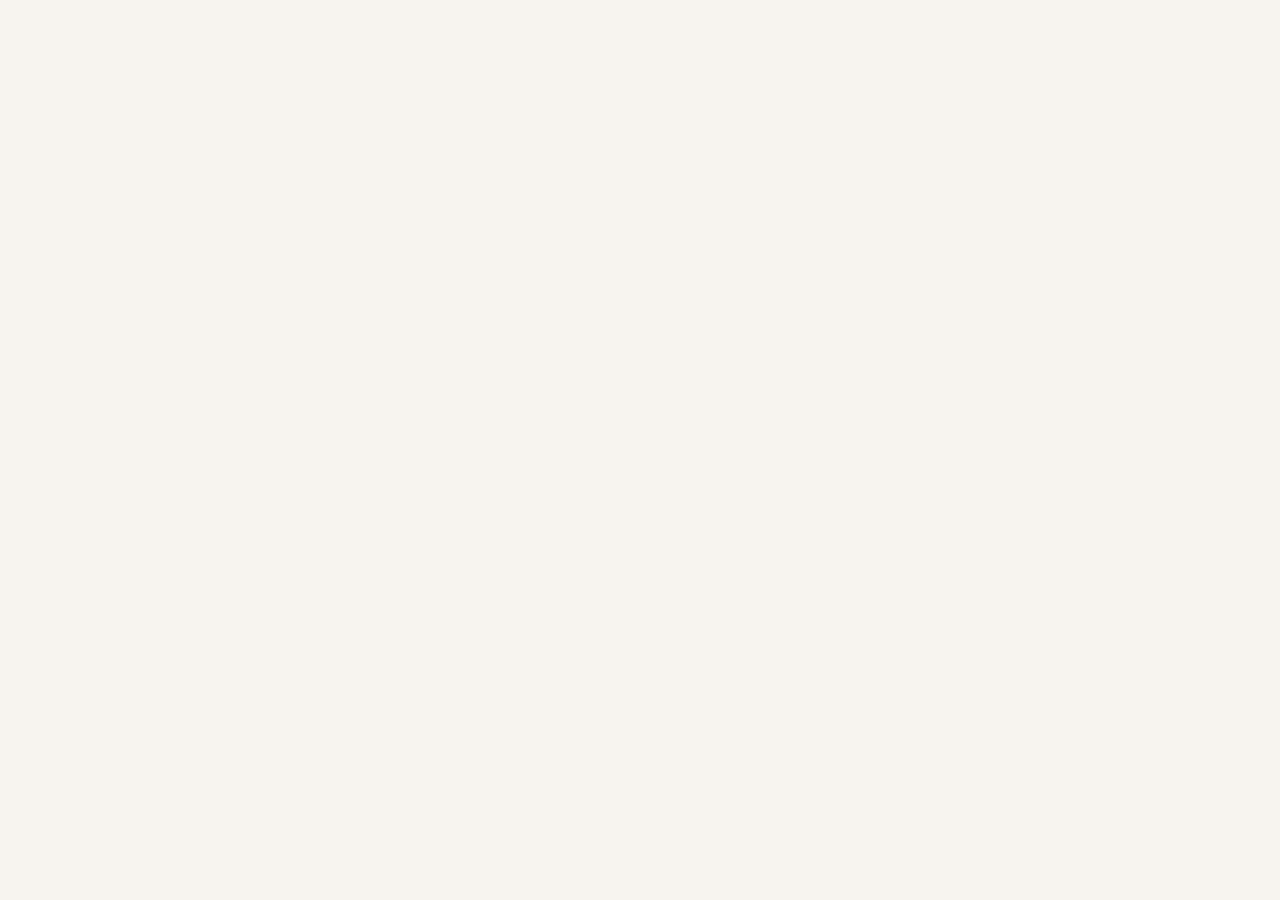
==== index.html @ 015f1c9d "feat: HAREKET Platform v4 eklendi" ====
<!DOCTYPE html>
<html lang="tr">
<head>
<meta charset="UTF-8">
<meta name="viewport" content="width=device-width,initial-scale=1.0">
<title>HAREKET — İK & İSG Platformu</title>
<link href="https://fonts.googleapis.com/css2?family=Inter:wght@300;400;500;600;700&display=swap" rel="stylesheet">
<link rel="stylesheet" href="src/css/style.css">
</head>
<body>
<script src="src/js/app.js"></script>
</body>
</html>
---- src/css/style.css ----
:root{
  --bg:#F7F3EF; --bg2:#EDE8E2; --bg3:#E4DDD6;
  --white:#FFFFFF;
  --green:#6FAF8F; --green-d:#4E9170; --green-l:#EAF4EF; --green-ll:#F3FAF6;
  --red:#D94F4F;   --red-l:#FDF0F0;
  --orange:#E07F3A; --orange-l:#FEF4EB;
  --blue:#4178B5;  --blue-l:#EEF3FB;
  --purple:#7B5EA7; --purple-l:#F3EEF9;
  --text:#2C2C2C; --text2:#5A5A5A; --text3:#9A9A9A;
  --border:#DDD8D2; --border2:#C5BEB5;
  --r:8px; --r-sm:6px; --r-lg:14px;
  --sh: 0 1px 3px rgba(0,0,0,.06), 0 2px 10px rgba(0,0,0,.04);
  --sh-md: 0 3px 10px rgba(0,0,0,.09), 0 6px 24px rgba(0,0,0,.05);
  --f:'Inter',sans-serif;
}
*{margin:0;padding:0;box-sizing:border-box}
body{background:var(--bg);color:var(--text);font-family:var(--f);min-height:100vh;font-size:13px;-webkit-font-smoothing:antialiased}
button{cursor:pointer;font-family:var(--f);border:none;outline:none}
input,select{font-family:var(--f);outline:none;font-size:13px}
::-webkit-scrollbar{width:5px;height:5px}
::-webkit-scrollbar-thumb{background:var(--bg3);border-radius:4px}

/* ── LAYOUT ── */
.layout{display:flex;min-height:100vh}
.sidebar{width:224px;background:var(--white);border-right:1px solid var(--border);position:fixed;top:0;left:0;bottom:0;z-index:100;display:flex;flex-direction:column;transition:width .25s}
.sb-top{padding:20px 18px 16px;border-bottom:1px solid var(--border)}
.sb-brand{font-size:10px;font-weight:700;color:var(--green);letter-spacing:2.5px;text-transform:uppercase}
.sb-title{font-size:15px;font-weight:700;margin-top:3px;line-height:1.2}
.sb-sub{font-size:10px;color:var(--text3);margin-top:1px}
.sb-nav{padding:10px 8px;flex:1;overflow-y:auto}
.sb-sect{font-size:9px;font-weight:700;color:var(--text3);letter-spacing:2px;text-transform:uppercase;padding:8px 10px 4px;margin-top:4px}
.nav-i{display:flex;align-items:center;gap:8px;padding:8px 10px;border-radius:var(--r-sm);cursor:pointer;font-size:12px;font-weight:500;color:var(--text2);transition:.15s;margin-bottom:1px;white-space:nowrap;overflow:hidden}
.nav-i:hover{background:var(--bg);color:var(--text)}
.nav-i.active{background:var(--green-l);color:var(--green-d);font-weight:600}
.nav-i svg{flex-shrink:0;width:15px;height:15px}
.nav-i .lbl{flex:1;overflow:hidden;text-overflow:ellipsis}
.nav-badge{background:var(--red);color:#fff;border-radius:10px;padding:1px 6px;font-size:9px;font-weight:700;flex-shrink:0;line-height:16px}
.nav-badge.o{background:var(--orange)}
.sb-foot{padding:12px 14px;border-top:1px solid var(--border);font-size:10px;color:var(--text3);line-height:1.5}

.main{margin-left:224px;flex:1;display:flex;flex-direction:column;min-height:100vh}
.topbar{background:var(--white);border-bottom:1px solid var(--border);height:52px;padding:0 24px;display:flex;align-items:center;justify-content:space-between;position:sticky;top:0;z-index:50}
.topbar-l{font-size:13px;font-weight:600;color:var(--text)}
.topbar-r{display:flex;gap:8px;align-items:center}

/* ── BUTTONS ── */
.btn{display:inline-flex;align-items:center;gap:6px;border-radius:var(--r-sm);padding:7px 14px;font-size:12px;font-weight:600;transition:.15s;cursor:pointer;white-space:nowrap}
.btn-green{background:var(--green);color:#fff;border:1px solid transparent}.btn-green:hover{background:var(--green-d)}
.btn-outline{background:transparent;border:1px solid var(--border);color:var(--text2)}.btn-outline:hover{border-color:var(--green);color:var(--green)}
.btn-sm{padding:5px 11px;font-size:11px}
.btn-icon{background:var(--bg);border:1px solid var(--border);color:var(--text2);width:30px;height:30px;border-radius:var(--r-sm);display:flex;align-items:center;justify-content:center;transition:.15s}
.btn-icon:hover{border-color:var(--green);color:var(--green)}

/* ── CONTENT ── */
.content{padding:22px 26px;flex:1}
.pg{display:none}.pg.active{display:block}
.pg-hd{margin-bottom:20px}.pg-hd h2{font-size:18px;font-weight:700}.pg-hd p{font-size:12px;color:var(--text3);margin-top:2px}

/* ── CARDS ── */
.card{background:var(--white);border:1px solid var(--border);border-radius:var(--r-lg);padding:18px;box-shadow:var(--sh)}
.card-t{font-size:13px;font-weight:700;margin-bottom:14px;display:flex;align-items:center;gap:7px}
.card-t svg{color:var(--green)}

/* ── GRID ── */
.g2{display:grid;grid-template-columns:1fr 1fr;gap:14px}
.g3{display:grid;grid-template-columns:1fr 1fr 1fr;gap:14px}
.g4{display:grid;grid-template-columns:repeat(4,1fr);gap:12px}
.mb16{margin-bottom:16px}
.mb20{margin-bottom:20px}

/* ── STAT CARD ── */
.sc{background:var(--white);border:1px solid var(--border);border-radius:var(--r-lg);padding:16px 18px;box-shadow:var(--sh);display:flex;align-items:flex-start;gap:12px;transition:.2s;position:relative;overflow:hidden}
.sc:hover{box-shadow:var(--sh-md)}
.sc-ico{width:38px;height:38px;border-radius:var(--r-sm);display:flex;align-items:center;justify-content:center;flex-shrink:0}
.sc-ico.g{background:var(--green-l)}.sc-ico.r{background:var(--red-l)}.sc-ico.o{background:var(--orange-l)}.sc-ico.b{background:var(--blue-l)}.sc-ico.p{background:var(--purple-l)}
.sc-val{font-size:24px;font-weight:700;line-height:1}
.sc-val.g{color:var(--green-d)}.sc-val.r{color:var(--red)}.sc-val.o{color:var(--orange)}.sc-val.b{color:var(--blue)}.sc-val.p{color:var(--purple)}
.sc-lbl{font-size:11px;color:var(--text3);font-weight:500;margin-top:3px}
.sc-sub{font-size:10px;color:var(--text3);margin-top:2px}
.sc-accent{position:absolute;top:0;left:0;width:3px;height:100%;border-radius:4px 0 0 4px}
.sc-accent.g{background:var(--green)}.sc-accent.r{background:var(--red)}.sc-accent.o{background:var(--orange)}.sc-accent.b{background:var(--blue)}

/* ── KAPSAM KART ── */
.kapsam-card{background:var(--white);border:1px solid var(--border);border-radius:var(--r-lg);padding:18px;box-shadow:var(--sh)}
.kapsam-hd{display:flex;align-items:center;gap:10px;margin-bottom:14px;padding-bottom:12px;border-bottom:1px solid var(--border)}
.kapsam-dot{width:10px;height:10px;border-radius:50%}
.kapsam-name{font-size:14px;font-weight:700}
.kapsam-count{font-size:11px;color:var(--text3);margin-left:auto}
.kapsam-stat-row{display:grid;grid-template-columns:repeat(3,1fr);gap:8px;margin-bottom:12px}
.kms{background:var(--bg);border-radius:var(--r-sm);padding:10px;text-align:center}
.kms-val{font-size:20px;font-weight:700}
.kms-lbl{font-size:9px;color:var(--text3);margin-top:2px;font-weight:500}

/* ── CHIP ── */
.chip{display:inline-flex;align-items:center;gap:3px;padding:2px 8px;border-radius:20px;font-size:10px;font-weight:600;white-space:nowrap}
.chip::before{content:'';width:5px;height:5px;border-radius:50%;background:currentColor;flex-shrink:0}
.chip.g{background:var(--green-l);color:var(--green-d)}
.chip.r{background:var(--red-l);color:var(--red)}
.chip.o{background:var(--orange-l);color:var(--orange)}
.chip.b{background:var(--blue-l);color:var(--blue)}
.chip.gr{background:var(--bg2);color:var(--text3)}
.chip.p{background:var(--purple-l);color:var(--purple)}

/* ── PROGRESS ── */
.pb{height:4px;background:var(--bg2);border-radius:2px;overflow:hidden}
.pb-f{height:100%;border-radius:2px;transition:width .6s ease}
.pb-f.g{background:var(--green)}.pb-f.o{background:var(--orange)}.pb-f.r{background:var(--red)}

/* ── TABLE ── */
.tw{overflow-x:auto}
table{width:100%;border-collapse:collapse;font-size:12px}
thead th{padding:9px 13px;text-align:left;font-size:9px;font-weight:700;color:var(--text3);letter-spacing:.8px;text-transform:uppercase;border-bottom:2px solid var(--border);background:var(--bg);white-space:nowrap}
tbody td{padding:11px 13px;border-bottom:1px solid var(--border);vertical-align:middle}
tbody tr:last-child td{border-bottom:none}
tbody tr:hover td{background:var(--bg)}
.tn{font-weight:600;color:var(--text)}.ts{font-size:10px;color:var(--text3);margin-top:1px}

/* ── AVATAR ── */
.av{display:inline-flex;align-items:center;justify-content:center;border-radius:50%;font-size:10px;font-weight:700;color:#fff;flex-shrink:0}
.av-32{width:32px;height:32px;font-size:11px}
.av-40{width:40px;height:40px;font-size:13px}

/* ── FILTERS ── */
.filters{display:flex;gap:8px;flex-wrap:wrap;align-items:center;margin-bottom:14px}
.sw{position:relative;flex:1;min-width:180px}
.sw svg{position:absolute;left:9px;top:50%;transform:translateY(-50%);color:var(--text3);pointer-events:none}
.si{width:100%;background:var(--white);border:1px solid var(--border);border-radius:var(--r-sm);padding:8px 10px 8px 30px;color:var(--text);transition:.15s}
.si:focus{border-color:var(--green);box-shadow:0 0 0 3px rgba(111,175,143,.12)}
.si::placeholder{color:var(--text3)}
.sel{background:var(--white);border:1px solid var(--border);border-radius:var(--r-sm);padding:8px 10px;color:var(--text);cursor:pointer}
.sel:focus{border-color:var(--green)}
.fb{background:var(--white);border:1px solid var(--border);border-radius:var(--r-sm);padding:7px 12px;font-size:11px;font-weight:500;color:var(--text2);display:flex;align-items:center;gap:5px;transition:.15s}
.fb:hover,.fb.active{border-color:var(--green);color:var(--green-d);background:var(--green-ll)}

/* ── ALERT ITEM ── */
.alert-i{border-radius:var(--r-sm);padding:9px 12px;font-size:11px;line-height:1.5;border-left:3px solid}
.alert-i.r{background:var(--red-l);border-color:var(--red)}
.alert-i.o{background:var(--orange-l);border-color:var(--orange)}

/* ── AYLIK KART ── */
.ay-card{background:var(--white);border:1px solid var(--border);border-radius:var(--r-lg);padding:14px 16px;transition:.2s;cursor:default}
.ay-card:hover{box-shadow:var(--sh-md)}
.ay-card-hd{font-size:12px;font-weight:700;margin-bottom:10px;color:var(--text2)}
.ay-row{display:flex;align-items:center;gap:8px;font-size:13px;margin-bottom:5px}
.ay-row:last-child{margin-bottom:0}
.ay-val{font-size:18px;font-weight:700;min-width:36px}

/* ── SLIDE PANEL ── */
.sl-overlay{position:fixed;inset:0;background:rgba(0,0,0,.3);z-index:200;display:none;backdrop-filter:blur(2px)}
.sl-overlay.open{display:block}
.sl-panel{position:fixed;right:0;top:0;bottom:0;width:540px;background:var(--white);z-index:201;transform:translateX(100%);transition:transform .28s cubic-bezier(.4,0,.2,1);overflow-y:auto;display:flex;flex-direction:column;box-shadow:-4px 0 30px rgba(0,0,0,.1)}
.sl-panel.open{transform:none}
.sl-hd{padding:18px 22px;border-bottom:1px solid var(--border);display:flex;align-items:center;justify-content:space-between;position:sticky;top:0;background:var(--white);z-index:5}
.sl-hd h3{font-size:15px;font-weight:700}
.sl-close{background:var(--bg);border:1px solid var(--border);width:30px;height:30px;border-radius:50%;display:flex;align-items:center;justify-content:center;font-size:16px;color:var(--text2);transition:.15s}
.sl-close:hover{background:var(--bg2);color:var(--text)}
.sl-body{padding:20px 22px;flex:1}
.sl-profile{display:flex;align-items:center;gap:14px;background:var(--bg);border-radius:var(--r-lg);padding:14px;margin-bottom:18px}
.sl-profile-info h4{font-size:14px;font-weight:700}
.sl-profile-info p{font-size:11px;color:var(--text3);margin-top:1px}
.sl-chips{display:flex;gap:5px;margin-top:7px;flex-wrap:wrap}
.sl-sec{margin-bottom:18px}
.sl-sec-t{font-size:9px;font-weight:700;color:var(--text3);letter-spacing:2px;text-transform:uppercase;padding-bottom:7px;border-bottom:1px solid var(--border);margin-bottom:10px}
.doc-r{display:flex;align-items:center;justify-content:space-between;padding:8px 0;border-bottom:1px solid var(--border)}
.doc-r:last-child{border-bottom:none}
.doc-n{font-size:12px;font-weight:500}
.doc-d{font-size:10px;color:var(--text3);margin-top:1px}
.eg-r{display:flex;align-items:center;gap:9px;padding:7px 9px;border-radius:var(--r-sm);margin-bottom:3px;transition:.15s;cursor:pointer}
.eg-r:hover{background:var(--bg)}
.eg-r-ico{font-size:15px;width:24px;text-align:center;flex-shrink:0}
.eg-r-n{font-size:11px;font-weight:500;flex:1;white-space:nowrap;overflow:hidden;text-overflow:ellipsis}
.eg-r-d{font-size:10px;color:var(--text3)}

/* ── PLAYER ── */
.pl-overlay{position:fixed;inset:0;background:rgba(0,0,0,.45);z-index:300;display:none;align-items:center;justify-content:center;backdrop-filter:blur(3px)}
.pl-overlay.open{display:flex}
.pl-modal{background:var(--white);border-radius:var(--r-lg);width:min(740px,94vw);max-height:88vh;overflow-y:auto;box-shadow:0 20px 60px rgba(0,0,0,.2)}
.pl-hd{padding:16px 20px;border-bottom:1px solid var(--border);display:flex;align-items:center;gap:12px}
.pl-ico{width:34px;height:34px;border-radius:var(--r-sm);background:var(--green-l);display:flex;align-items:center;justify-content:center;font-size:17px;flex-shrink:0}
.pl-t{font-size:14px;font-weight:700;flex:1}
.pl-s{font-size:10px;color:var(--text3);margin-top:1px}
.vb{background:#000;border-radius:var(--r-sm);overflow:hidden;aspect-ratio:16/9;position:relative;margin-bottom:12px}
.vb iframe{width:100%;height:100%;border:none;display:block}
.vph{position:absolute;inset:0;display:flex;flex-direction:column;align-items:center;justify-content:center;gap:10px;background:var(--bg);cursor:pointer;transition:.15s}
.vph:hover{background:var(--bg2)}
.vph-play{width:52px;height:52px;background:var(--green);border-radius:50%;display:flex;align-items:center;justify-content:center;font-size:20px;color:#fff;transition:.15s}
.vph:hover .vph-play{background:var(--green-d);transform:scale(1.06)}
.vph-t{font-size:12px;font-weight:600}.vph-s{font-size:10px;color:var(--text3)}
.v-note{background:var(--green-ll);border:1px solid #c5e0d0;border-radius:var(--r-sm);padding:9px 13px;font-size:11px;color:var(--text2);margin-bottom:12px;line-height:1.5}
.ptabs{display:flex;gap:1px;border-bottom:1px solid var(--border);margin-bottom:14px}
.pt{padding:8px 14px;font-size:12px;font-weight:500;color:var(--text3);cursor:pointer;border-bottom:2px solid transparent;margin-bottom:-1px;transition:.15s;background:none}
.pt.active{color:var(--green-d);border-bottom-color:var(--green);font-weight:600}
.pt:hover:not(.active){color:var(--text)}
.pl-ft{padding:12px 20px;border-top:1px solid var(--border);display:flex;align-items:center;justify-content:space-between;background:var(--bg)}
.quiz-pb{height:3px;background:var(--bg2);border-radius:2px;overflow:hidden;margin-bottom:10px}
.quiz-pb-f{height:100%;background:var(--green);border-radius:2px;transition:width .3s}
.q-num{font-size:10px;color:var(--text3);font-weight:500;margin-bottom:7px}
.q-q{font-size:13px;font-weight:600;line-height:1.55;margin-bottom:13px}
.q-opts{display:flex;flex-direction:column;gap:6px}
.q-opt{background:var(--bg);border:1.5px solid var(--border);border-radius:var(--r-sm);padding:9px 13px;font-size:12px;text-align:left;transition:.15s;cursor:pointer}
.q-opt:hover:not(:disabled){border-color:var(--green);background:var(--green-ll)}
.q-opt.correct{border-color:var(--green);background:var(--green-l);color:var(--green-d);font-weight:600}
.q-opt.wrong{border-color:var(--red);background:var(--red-l);color:var(--red)}
.q-opt:disabled{cursor:default}
.q-res{border-radius:var(--r-sm);padding:13px 16px;text-align:center;margin-bottom:10px}
.q-res.pass{background:var(--green-l);border:1px solid #b4d9c5}
.q-res.fail{background:var(--red-l);border:1px solid #f3c5c5}
.q-res h3{font-size:15px;font-weight:700;margin-bottom:3px}
.q-res p{font-size:11px;color:var(--text2)}
.done-box{background:var(--green-l);border:1px solid #b4d9c5;border-radius:var(--r-sm);padding:12px;text-align:center;margin-top:10px}
.done-box h3{font-size:13px;font-weight:700;color:var(--green-d);margin-bottom:2px}
.done-box p{font-size:11px;color:var(--text2)}
.pdf-drop{border:2px dashed var(--border2);border-radius:var(--r);padding:28px;text-align:center;cursor:pointer;transition:.2s;position:relative}
.pdf-drop:hover{border-color:var(--green);background:var(--green-ll)}
.pdf-drop input{position:absolute;inset:0;opacity:0;cursor:pointer}
#pdfV{width:100%;height:300px;border:1px solid var(--border);border-radius:var(--r-sm);margin-top:10px;display:none}

/* ── PERİYODİK ── */
.per-item{display:flex;align-items:center;gap:10px;padding:9px 12px;border-radius:var(--r-sm);border:1px solid var(--border);margin-bottom:6px;background:var(--white)}
.per-item-info{flex:1;min-width:0}
.per-item-n{font-size:12px;font-weight:600;white-space:nowrap;overflow:hidden;text-overflow:ellipsis}
.per-item-s{font-size:10px;color:var(--text3)}

/* ── YENİ PERSONEL MODAL ── */
.modal-overlay{position:fixed;inset:0;background:rgba(0,0,0,.4);z-index:400;display:none;align-items:center;justify-content:center;backdrop-filter:blur(3px)}
.modal-overlay.open{display:flex}
.modal{background:var(--white);border-radius:var(--r-lg);width:min(520px,92vw);max-height:85vh;overflow-y:auto;box-shadow:var(--sh-md)}
.modal-hd{padding:16px 20px;border-bottom:1px solid var(--border);display:flex;align-items:center;justify-content:space-between;position:sticky;top:0;background:var(--white);z-index:5}
.modal-hd h3{font-size:15px;font-weight:700}
.modal-body{padding:20px}
.form-row{margin-bottom:14px}
.form-row label{display:block;font-size:11px;font-weight:600;color:var(--text2);margin-bottom:5px;letter-spacing:.3px}
.form-row input,.form-row select{width:100%;background:var(--bg);border:1px solid var(--border);border-radius:var(--r-sm);padding:9px 12px;color:var(--text);transition:.15s}
.form-row input:focus,.form-row select:focus{border-color:var(--green);background:var(--white);box-shadow:0 0 0 3px rgba(111,175,143,.1)}
.checklist{background:var(--bg);border-radius:var(--r-lg);padding:14px;margin-bottom:14px}
.checklist-t{font-size:11px;font-weight:700;color:var(--text2);margin-bottom:10px;letter-spacing:.5px;text-transform:uppercase}
.cl-item{display:flex;align-items:center;gap:9px;padding:7px 0;border-bottom:1px solid var(--border)}
.cl-item:last-child{border-bottom:none}
.cl-ico{font-size:14px;width:20px;text-align:center}
.cl-text{font-size:12px;font-weight:500;flex:1}
.cl-status{font-size:10px;font-weight:700}
.cl-status.req{color:var(--red)}
.cl-status.ok{color:var(--green-d)}

/* ── TOAST ── */
.toast{position:fixed;bottom:22px;right:22px;background:var(--text);color:#fff;border-radius:var(--r);padding:11px 16px;font-size:12px;font-weight:500;box-shadow:var(--sh-md);z-index:9999;display:flex;align-items:center;gap:9px;transform:translateY(16px);opacity:0;transition:.3s;max-width:280px}
.toast.show{transform:none;opacity:1}
.toast.g{background:var(--green-d)}

/* ── CONFETTI ── */
@keyframes cf{from{transform:translateY(-20px) rotate(0deg);opacity:1}to{transform:translateY(110vh) rotate(540deg);opacity:0}}
.cf{position:fixed;top:0;pointer-events:none;z-index:9998;animation:cf 2s ease-in forwards}

@media(max-width:768px){
  .sidebar{width:50px}
  .sb-top,.sb-sect,.nav-i .lbl,.nav-badge,.sb-foot{display:none}
  .nav-i{justify-content:center;padding:11px}
  .main{margin-left:50px}
  .g4,.g3{grid-template-columns:1fr 1fr}
  .g2{grid-template-columns:1fr}
  .content{padding:14px}
  .sl-panel{width:100%}
}
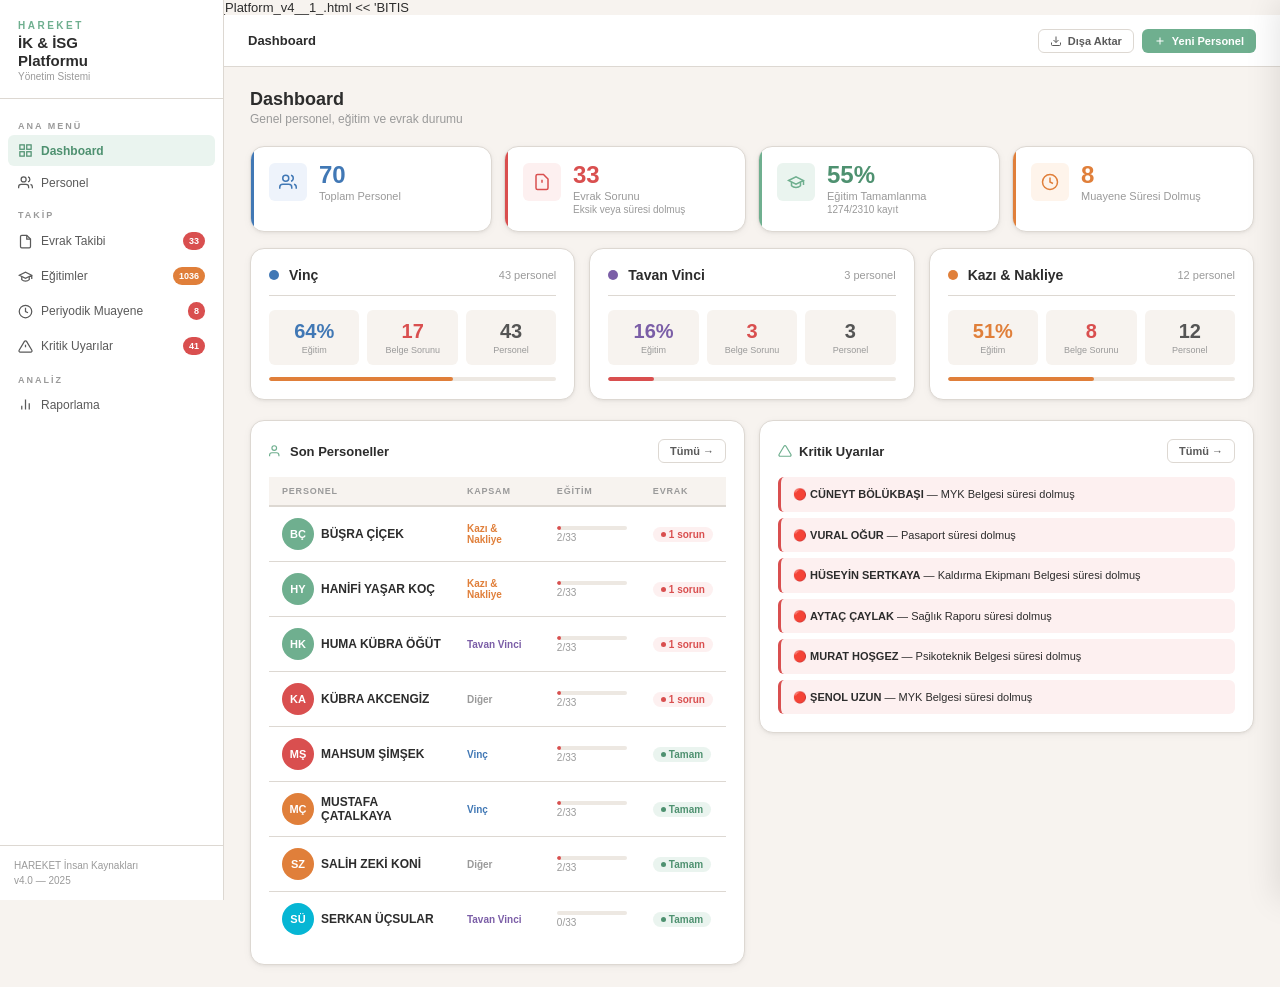
==== commit 44f2d1bd: "fix: index guncellendi" ====
--- a/index.html
+++ b/index.html
@@ -1,13 +1,1283 @@
-<!DOCTYPE html>
+cat > /workspaces/erpquru/HAREKET_Platform_v4__1_.html << 'BITIS<!DOCTYPE html>
 <html lang="tr">
 <head>
 <meta charset="UTF-8">
 <meta name="viewport" content="width=device-width,initial-scale=1.0">
 <title>HAREKET — İK & İSG Platformu</title>
 <link href="https://fonts.googleapis.com/css2?family=Inter:wght@300;400;500;600;700&display=swap" rel="stylesheet">
-<link rel="stylesheet" href="src/css/style.css">
+<style>
+:root{
+  --bg:#F7F3EF; --bg2:#EDE8E2; --bg3:#E4DDD6;
+  --white:#FFFFFF;
+  --green:#6FAF8F; --green-d:#4E9170; --green-l:#EAF4EF; --green-ll:#F3FAF6;
+  --red:#D94F4F;   --red-l:#FDF0F0;
+  --orange:#E07F3A; --orange-l:#FEF4EB;
+  --blue:#4178B5;  --blue-l:#EEF3FB;
+  --purple:#7B5EA7; --purple-l:#F3EEF9;
+  --text:#2C2C2C; --text2:#5A5A5A; --text3:#9A9A9A;
+  --border:#DDD8D2; --border2:#C5BEB5;
+  --r:8px; --r-sm:6px; --r-lg:14px;
+  --sh: 0 1px 3px rgba(0,0,0,.06), 0 2px 10px rgba(0,0,0,.04);
+  --sh-md: 0 3px 10px rgba(0,0,0,.09), 0 6px 24px rgba(0,0,0,.05);
+  --f:'Inter',sans-serif;
+}
+*{margin:0;padding:0;box-sizing:border-box}
+body{background:var(--bg);color:var(--text);font-family:var(--f);min-height:100vh;font-size:13px;-webkit-font-smoothing:antialiased}
+button{cursor:pointer;font-family:var(--f);border:none;outline:none}
+input,select{font-family:var(--f);outline:none;font-size:13px}
+::-webkit-scrollbar{width:5px;height:5px}
+::-webkit-scrollbar-thumb{background:var(--bg3);border-radius:4px}
+
+/* ── LAYOUT ── */
+.layout{display:flex;min-height:100vh}
+.sidebar{width:224px;background:var(--white);border-right:1px solid var(--border);position:fixed;top:0;left:0;bottom:0;z-index:100;display:flex;flex-direction:column;transition:width .25s}
+.sb-top{padding:20px 18px 16px;border-bottom:1px solid var(--border)}
+.sb-brand{font-size:10px;font-weight:700;color:var(--green);letter-spacing:2.5px;text-transform:uppercase}
+.sb-title{font-size:15px;font-weight:700;margin-top:3px;line-height:1.2}
+.sb-sub{font-size:10px;color:var(--text3);margin-top:1px}
+.sb-nav{padding:10px 8px;flex:1;overflow-y:auto}
+.sb-sect{font-size:9px;font-weight:700;color:var(--text3);letter-spacing:2px;text-transform:uppercase;padding:8px 10px 4px;margin-top:4px}
+.nav-i{display:flex;align-items:center;gap:8px;padding:8px 10px;border-radius:var(--r-sm);cursor:pointer;font-size:12px;font-weight:500;color:var(--text2);transition:.15s;margin-bottom:1px;white-space:nowrap;overflow:hidden}
+.nav-i:hover{background:var(--bg);color:var(--text)}
+.nav-i.active{background:var(--green-l);color:var(--green-d);font-weight:600}
+.nav-i svg{flex-shrink:0;width:15px;height:15px}
+.nav-i .lbl{flex:1;overflow:hidden;text-overflow:ellipsis}
+.nav-badge{background:var(--red);color:#fff;border-radius:10px;padding:1px 6px;font-size:9px;font-weight:700;flex-shrink:0;line-height:16px}
+.nav-badge.o{background:var(--orange)}
+.sb-foot{padding:12px 14px;border-top:1px solid var(--border);font-size:10px;color:var(--text3);line-height:1.5}
+
+.main{margin-left:224px;flex:1;display:flex;flex-direction:column;min-height:100vh}
+.topbar{background:var(--white);border-bottom:1px solid var(--border);height:52px;padding:0 24px;display:flex;align-items:center;justify-content:space-between;position:sticky;top:0;z-index:50}
+.topbar-l{font-size:13px;font-weight:600;color:var(--text)}
+.topbar-r{display:flex;gap:8px;align-items:center}
+
+/* ── BUTTONS ── */
+.btn{display:inline-flex;align-items:center;gap:6px;border-radius:var(--r-sm);padding:7px 14px;font-size:12px;font-weight:600;transition:.15s;cursor:pointer;white-space:nowrap}
+.btn-green{background:var(--green);color:#fff;border:1px solid transparent}.btn-green:hover{background:var(--green-d)}
+.btn-outline{background:transparent;border:1px solid var(--border);color:var(--text2)}.btn-outline:hover{border-color:var(--green);color:var(--green)}
+.btn-sm{padding:5px 11px;font-size:11px}
+.btn-icon{background:var(--bg);border:1px solid var(--border);color:var(--text2);width:30px;height:30px;border-radius:var(--r-sm);display:flex;align-items:center;justify-content:center;transition:.15s}
+.btn-icon:hover{border-color:var(--green);color:var(--green)}
+
+/* ── CONTENT ── */
+.content{padding:22px 26px;flex:1}
+.pg{display:none}.pg.active{display:block}
+.pg-hd{margin-bottom:20px}.pg-hd h2{font-size:18px;font-weight:700}.pg-hd p{font-size:12px;color:var(--text3);margin-top:2px}
+
+/* ── CARDS ── */
+.card{background:var(--white);border:1px solid var(--border);border-radius:var(--r-lg);padding:18px;box-shadow:var(--sh)}
+.card-t{font-size:13px;font-weight:700;margin-bottom:14px;display:flex;align-items:center;gap:7px}
+.card-t svg{color:var(--green)}
+
+/* ── GRID ── */
+.g2{display:grid;grid-template-columns:1fr 1fr;gap:14px}
+.g3{display:grid;grid-template-columns:1fr 1fr 1fr;gap:14px}
+.g4{display:grid;grid-template-columns:repeat(4,1fr);gap:12px}
+.mb16{margin-bottom:16px}
+.mb20{margin-bottom:20px}
+
+/* ── STAT CARD ── */
+.sc{background:var(--white);border:1px solid var(--border);border-radius:var(--r-lg);padding:16px 18px;box-shadow:var(--sh);display:flex;align-items:flex-start;gap:12px;transition:.2s;position:relative;overflow:hidden}
+.sc:hover{box-shadow:var(--sh-md)}
+.sc-ico{width:38px;height:38px;border-radius:var(--r-sm);display:flex;align-items:center;justify-content:center;flex-shrink:0}
+.sc-ico.g{background:var(--green-l)}.sc-ico.r{background:var(--red-l)}.sc-ico.o{background:var(--orange-l)}.sc-ico.b{background:var(--blue-l)}.sc-ico.p{background:var(--purple-l)}
+.sc-val{font-size:24px;font-weight:700;line-height:1}
+.sc-val.g{color:var(--green-d)}.sc-val.r{color:var(--red)}.sc-val.o{color:var(--orange)}.sc-val.b{color:var(--blue)}.sc-val.p{color:var(--purple)}
+.sc-lbl{font-size:11px;color:var(--text3);font-weight:500;margin-top:3px}
+.sc-sub{font-size:10px;color:var(--text3);margin-top:2px}
+.sc-accent{position:absolute;top:0;left:0;width:3px;height:100%;border-radius:4px 0 0 4px}
+.sc-accent.g{background:var(--green)}.sc-accent.r{background:var(--red)}.sc-accent.o{background:var(--orange)}.sc-accent.b{background:var(--blue)}
+
+/* ── KAPSAM KART ── */
+.kapsam-card{background:var(--white);border:1px solid var(--border);border-radius:var(--r-lg);padding:18px;box-shadow:var(--sh)}
+.kapsam-hd{display:flex;align-items:center;gap:10px;margin-bottom:14px;padding-bottom:12px;border-bottom:1px solid var(--border)}
+.kapsam-dot{width:10px;height:10px;border-radius:50%}
+.kapsam-name{font-size:14px;font-weight:700}
+.kapsam-count{font-size:11px;color:var(--text3);margin-left:auto}
+.kapsam-stat-row{display:grid;grid-template-columns:repeat(3,1fr);gap:8px;margin-bottom:12px}
+.kms{background:var(--bg);border-radius:var(--r-sm);padding:10px;text-align:center}
+.kms-val{font-size:20px;font-weight:700}
+.kms-lbl{font-size:9px;color:var(--text3);margin-top:2px;font-weight:500}
+
+/* ── CHIP ── */
+.chip{display:inline-flex;align-items:center;gap:3px;padding:2px 8px;border-radius:20px;font-size:10px;font-weight:600;white-space:nowrap}
+.chip::before{content:'';width:5px;height:5px;border-radius:50%;background:currentColor;flex-shrink:0}
+.chip.g{background:var(--green-l);color:var(--green-d)}
+.chip.r{background:var(--red-l);color:var(--red)}
+.chip.o{background:var(--orange-l);color:var(--orange)}
+.chip.b{background:var(--blue-l);color:var(--blue)}
+.chip.gr{background:var(--bg2);color:var(--text3)}
+.chip.p{background:var(--purple-l);color:var(--purple)}
+
+/* ── PROGRESS ── */
+.pb{height:4px;background:var(--bg2);border-radius:2px;overflow:hidden}
+.pb-f{height:100%;border-radius:2px;transition:width .6s ease}
+.pb-f.g{background:var(--green)}.pb-f.o{background:var(--orange)}.pb-f.r{background:var(--red)}
+
+/* ── TABLE ── */
+.tw{overflow-x:auto}
+table{width:100%;border-collapse:collapse;font-size:12px}
+thead th{padding:9px 13px;text-align:left;font-size:9px;font-weight:700;color:var(--text3);letter-spacing:.8px;text-transform:uppercase;border-bottom:2px solid var(--border);background:var(--bg);white-space:nowrap}
+tbody td{padding:11px 13px;border-bottom:1px solid var(--border);vertical-align:middle}
+tbody tr:last-child td{border-bottom:none}
+tbody tr:hover td{background:var(--bg)}
+.tn{font-weight:600;color:var(--text)}.ts{font-size:10px;color:var(--text3);margin-top:1px}
+
+/* ── AVATAR ── */
+.av{display:inline-flex;align-items:center;justify-content:center;border-radius:50%;font-size:10px;font-weight:700;color:#fff;flex-shrink:0}
+.av-32{width:32px;height:32px;font-size:11px}
+.av-40{width:40px;height:40px;font-size:13px}
+
+/* ── FILTERS ── */
+.filters{display:flex;gap:8px;flex-wrap:wrap;align-items:center;margin-bottom:14px}
+.sw{position:relative;flex:1;min-width:180px}
+.sw svg{position:absolute;left:9px;top:50%;transform:translateY(-50%);color:var(--text3);pointer-events:none}
+.si{width:100%;background:var(--white);border:1px solid var(--border);border-radius:var(--r-sm);padding:8px 10px 8px 30px;color:var(--text);transition:.15s}
+.si:focus{border-color:var(--green);box-shadow:0 0 0 3px rgba(111,175,143,.12)}
+.si::placeholder{color:var(--text3)}
+.sel{background:var(--white);border:1px solid var(--border);border-radius:var(--r-sm);padding:8px 10px;color:var(--text);cursor:pointer}
+.sel:focus{border-color:var(--green)}
+.fb{background:var(--white);border:1px solid var(--border);border-radius:var(--r-sm);padding:7px 12px;font-size:11px;font-weight:500;color:var(--text2);display:flex;align-items:center;gap:5px;transition:.15s}
+.fb:hover,.fb.active{border-color:var(--green);color:var(--green-d);background:var(--green-ll)}
+
+/* ── ALERT ITEM ── */
+.alert-i{border-radius:var(--r-sm);padding:9px 12px;font-size:11px;line-height:1.5;border-left:3px solid}
+.alert-i.r{background:var(--red-l);border-color:var(--red)}
+.alert-i.o{background:var(--orange-l);border-color:var(--orange)}
+
+/* ── AYLIK KART ── */
+.ay-card{background:var(--white);border:1px solid var(--border);border-radius:var(--r-lg);padding:14px 16px;transition:.2s;cursor:default}
+.ay-card:hover{box-shadow:var(--sh-md)}
+.ay-card-hd{font-size:12px;font-weight:700;margin-bottom:10px;color:var(--text2)}
+.ay-row{display:flex;align-items:center;gap:8px;font-size:13px;margin-bottom:5px}
+.ay-row:last-child{margin-bottom:0}
+.ay-val{font-size:18px;font-weight:700;min-width:36px}
+
+/* ── SLIDE PANEL ── */
+.sl-overlay{position:fixed;inset:0;background:rgba(0,0,0,.3);z-index:200;display:none;backdrop-filter:blur(2px)}
+.sl-overlay.open{display:block}
+.sl-panel{position:fixed;right:0;top:0;bottom:0;width:540px;background:var(--white);z-index:201;transform:translateX(100%);transition:transform .28s cubic-bezier(.4,0,.2,1);overflow-y:auto;display:flex;flex-direction:column;box-shadow:-4px 0 30px rgba(0,0,0,.1)}
+.sl-panel.open{transform:none}
+.sl-hd{padding:18px 22px;border-bottom:1px solid var(--border);display:flex;align-items:center;justify-content:space-between;position:sticky;top:0;background:var(--white);z-index:5}
+.sl-hd h3{font-size:15px;font-weight:700}
+.sl-close{background:var(--bg);border:1px solid var(--border);width:30px;height:30px;border-radius:50%;display:flex;align-items:center;justify-content:center;font-size:16px;color:var(--text2);transition:.15s}
+.sl-close:hover{background:var(--bg2);color:var(--text)}
+.sl-body{padding:20px 22px;flex:1}
+.sl-profile{display:flex;align-items:center;gap:14px;background:var(--bg);border-radius:var(--r-lg);padding:14px;margin-bottom:18px}
+.sl-profile-info h4{font-size:14px;font-weight:700}
+.sl-profile-info p{font-size:11px;color:var(--text3);margin-top:1px}
+.sl-chips{display:flex;gap:5px;margin-top:7px;flex-wrap:wrap}
+.sl-sec{margin-bottom:18px}
+.sl-sec-t{font-size:9px;font-weight:700;color:var(--text3);letter-spacing:2px;text-transform:uppercase;padding-bottom:7px;border-bottom:1px solid var(--border);margin-bottom:10px}
+.doc-r{display:flex;align-items:center;justify-content:space-between;padding:8px 0;border-bottom:1px solid var(--border)}
+.doc-r:last-child{border-bottom:none}
+.doc-n{font-size:12px;font-weight:500}
+.doc-d{font-size:10px;color:var(--text3);margin-top:1px}
+.eg-r{display:flex;align-items:center;gap:9px;padding:7px 9px;border-radius:var(--r-sm);margin-bottom:3px;transition:.15s;cursor:pointer}
+.eg-r:hover{background:var(--bg)}
+.eg-r-ico{font-size:15px;width:24px;text-align:center;flex-shrink:0}
+.eg-r-n{font-size:11px;font-weight:500;flex:1;white-space:nowrap;overflow:hidden;text-overflow:ellipsis}
+.eg-r-d{font-size:10px;color:var(--text3)}
+
+/* ── PLAYER ── */
+.pl-overlay{position:fixed;inset:0;background:rgba(0,0,0,.45);z-index:300;display:none;align-items:center;justify-content:center;backdrop-filter:blur(3px)}
+.pl-overlay.open{display:flex}
+.pl-modal{background:var(--white);border-radius:var(--r-lg);width:min(740px,94vw);max-height:88vh;overflow-y:auto;box-shadow:0 20px 60px rgba(0,0,0,.2)}
+.pl-hd{padding:16px 20px;border-bottom:1px solid var(--border);display:flex;align-items:center;gap:12px}
+.pl-ico{width:34px;height:34px;border-radius:var(--r-sm);background:var(--green-l);display:flex;align-items:center;justify-content:center;font-size:17px;flex-shrink:0}
+.pl-t{font-size:14px;font-weight:700;flex:1}
+.pl-s{font-size:10px;color:var(--text3);margin-top:1px}
+.vb{background:#000;border-radius:var(--r-sm);overflow:hidden;aspect-ratio:16/9;position:relative;margin-bottom:12px}
+.vb iframe{width:100%;height:100%;border:none;display:block}
+.vph{position:absolute;inset:0;display:flex;flex-direction:column;align-items:center;justify-content:center;gap:10px;background:var(--bg);cursor:pointer;transition:.15s}
+.vph:hover{background:var(--bg2)}
+.vph-play{width:52px;height:52px;background:var(--green);border-radius:50%;display:flex;align-items:center;justify-content:center;font-size:20px;color:#fff;transition:.15s}
+.vph:hover .vph-play{background:var(--green-d);transform:scale(1.06)}
+.vph-t{font-size:12px;font-weight:600}.vph-s{font-size:10px;color:var(--text3)}
+.v-note{background:var(--green-ll);border:1px solid #c5e0d0;border-radius:var(--r-sm);padding:9px 13px;font-size:11px;color:var(--text2);margin-bottom:12px;line-height:1.5}
+.ptabs{display:flex;gap:1px;border-bottom:1px solid var(--border);margin-bottom:14px}
+.pt{padding:8px 14px;font-size:12px;font-weight:500;color:var(--text3);cursor:pointer;border-bottom:2px solid transparent;margin-bottom:-1px;transition:.15s;background:none}
+.pt.active{color:var(--green-d);border-bottom-color:var(--green);font-weight:600}
+.pt:hover:not(.active){color:var(--text)}
+.pl-ft{padding:12px 20px;border-top:1px solid var(--border);display:flex;align-items:center;justify-content:space-between;background:var(--bg)}
+.quiz-pb{height:3px;background:var(--bg2);border-radius:2px;overflow:hidden;margin-bottom:10px}
+.quiz-pb-f{height:100%;background:var(--green);border-radius:2px;transition:width .3s}
+.q-num{font-size:10px;color:var(--text3);font-weight:500;margin-bottom:7px}
+.q-q{font-size:13px;font-weight:600;line-height:1.55;margin-bottom:13px}
+.q-opts{display:flex;flex-direction:column;gap:6px}
+.q-opt{background:var(--bg);border:1.5px solid var(--border);border-radius:var(--r-sm);padding:9px 13px;font-size:12px;text-align:left;transition:.15s;cursor:pointer}
+.q-opt:hover:not(:disabled){border-color:var(--green);background:var(--green-ll)}
+.q-opt.correct{border-color:var(--green);background:var(--green-l);color:var(--green-d);font-weight:600}
+.q-opt.wrong{border-color:var(--red);background:var(--red-l);color:var(--red)}
+.q-opt:disabled{cursor:default}
+.q-res{border-radius:var(--r-sm);padding:13px 16px;text-align:center;margin-bottom:10px}
+.q-res.pass{background:var(--green-l);border:1px solid #b4d9c5}
+.q-res.fail{background:var(--red-l);border:1px solid #f3c5c5}
+.q-res h3{font-size:15px;font-weight:700;margin-bottom:3px}
+.q-res p{font-size:11px;color:var(--text2)}
+.done-box{background:var(--green-l);border:1px solid #b4d9c5;border-radius:var(--r-sm);padding:12px;text-align:center;margin-top:10px}
+.done-box h3{font-size:13px;font-weight:700;color:var(--green-d);margin-bottom:2px}
+.done-box p{font-size:11px;color:var(--text2)}
+.pdf-drop{border:2px dashed var(--border2);border-radius:var(--r);padding:28px;text-align:center;cursor:pointer;transition:.2s;position:relative}
+.pdf-drop:hover{border-color:var(--green);background:var(--green-ll)}
+.pdf-drop input{position:absolute;inset:0;opacity:0;cursor:pointer}
+#pdfV{width:100%;height:300px;border:1px solid var(--border);border-radius:var(--r-sm);margin-top:10px;display:none}
+
+/* ── PERİYODİK ── */
+.per-item{display:flex;align-items:center;gap:10px;padding:9px 12px;border-radius:var(--r-sm);border:1px solid var(--border);margin-bottom:6px;background:var(--white)}
+.per-item-info{flex:1;min-width:0}
+.per-item-n{font-size:12px;font-weight:600;white-space:nowrap;overflow:hidden;text-overflow:ellipsis}
+.per-item-s{font-size:10px;color:var(--text3)}
+
+/* ── YENİ PERSONEL MODAL ── */
+.modal-overlay{position:fixed;inset:0;background:rgba(0,0,0,.4);z-index:400;display:none;align-items:center;justify-content:center;backdrop-filter:blur(3px)}
+.modal-overlay.open{display:flex}
+.modal{background:var(--white);border-radius:var(--r-lg);width:min(520px,92vw);max-height:85vh;overflow-y:auto;box-shadow:var(--sh-md)}
+.modal-hd{padding:16px 20px;border-bottom:1px solid var(--border);display:flex;align-items:center;justify-content:space-between;position:sticky;top:0;background:var(--white);z-index:5}
+.modal-hd h3{font-size:15px;font-weight:700}
+.modal-body{padding:20px}
+.form-row{margin-bottom:14px}
+.form-row label{display:block;font-size:11px;font-weight:600;color:var(--text2);margin-bottom:5px;letter-spacing:.3px}
+.form-row input,.form-row select{width:100%;background:var(--bg);border:1px solid var(--border);border-radius:var(--r-sm);padding:9px 12px;color:var(--text);transition:.15s}
+.form-row input:focus,.form-row select:focus{border-color:var(--green);background:var(--white);box-shadow:0 0 0 3px rgba(111,175,143,.1)}
+.checklist{background:var(--bg);border-radius:var(--r-lg);padding:14px;margin-bottom:14px}
+.checklist-t{font-size:11px;font-weight:700;color:var(--text2);margin-bottom:10px;letter-spacing:.5px;text-transform:uppercase}
+.cl-item{display:flex;align-items:center;gap:9px;padding:7px 0;border-bottom:1px solid var(--border)}
+.cl-item:last-child{border-bottom:none}
+.cl-ico{font-size:14px;width:20px;text-align:center}
+.cl-text{font-size:12px;font-weight:500;flex:1}
+.cl-status{font-size:10px;font-weight:700}
+.cl-status.req{color:var(--red)}
+.cl-status.ok{color:var(--green-d)}
+
+/* ── TOAST ── */
+.toast{position:fixed;bottom:22px;right:22px;background:var(--text);color:#fff;border-radius:var(--r);padding:11px 16px;font-size:12px;font-weight:500;box-shadow:var(--sh-md);z-index:9999;display:flex;align-items:center;gap:9px;transform:translateY(16px);opacity:0;transition:.3s;max-width:280px}
+.toast.show{transform:none;opacity:1}
+.toast.g{background:var(--green-d)}
+
+/* ── CONFETTI ── */
+@keyframes cf{from{transform:translateY(-20px) rotate(0deg);opacity:1}to{transform:translateY(110vh) rotate(540deg);opacity:0}}
+.cf{position:fixed;top:0;pointer-events:none;z-index:9998;animation:cf 2s ease-in forwards}
+
+@media(max-width:768px){
+  .sidebar{width:50px}
+  .sb-top,.sb-sect,.nav-i .lbl,.nav-badge,.sb-foot{display:none}
+  .nav-i{justify-content:center;padding:11px}
+  .main{margin-left:50px}
+  .g4,.g3{grid-template-columns:1fr 1fr}
+  .g2{grid-template-columns:1fr}
+  .content{padding:14px}
+  .sl-panel{width:100%}
+}
+</style>
 </head>
 <body>
-<script src="src/js/app.js"></script>
+<div class="toast" id="toast"></div>
+
+<div class="layout">
+<!-- ═══════════ SİDEBAR ═══════════ -->
+<aside class="sidebar">
+  <div class="sb-top">
+    <div class="sb-brand">Hareket</div>
+    <div class="sb-title">İK & İSG<br>Platformu</div>
+    <div class="sb-sub">Yönetim Sistemi</div>
+  </div>
+  <nav class="sb-nav">
+    <div class="sb-sect">Ana Menü</div>
+    <div class="nav-i active" onclick="nav('dash')">
+      <svg viewBox="0 0 24 24" fill="none" stroke="currentColor" stroke-width="2"><rect x="3" y="3" width="7" height="7"/><rect x="14" y="3" width="7" height="7"/><rect x="14" y="14" width="7" height="7"/><rect x="3" y="14" width="7" height="7"/></svg>
+      <span class="lbl">Dashboard</span>
+    </div>
+    <div class="nav-i" onclick="nav('per')">
+      <svg viewBox="0 0 24 24" fill="none" stroke="currentColor" stroke-width="2"><path d="M17 21v-2a4 4 0 0 0-4-4H5a4 4 0 0 0-4 4v2"/><circle cx="9" cy="7" r="4"/><path d="M23 21v-2a4 4 0 0 0-3-3.87"/><path d="M16 3.13a4 4 0 0 1 0 7.75"/></svg>
+      <span class="lbl">Personel</span>
+    </div>
+
+    <div class="sb-sect">Takip</div>
+    <div class="nav-i" onclick="nav('evrak')">
+      <svg viewBox="0 0 24 24" fill="none" stroke="currentColor" stroke-width="2"><path d="M14 2H6a2 2 0 0 0-2 2v16a2 2 0 0 0 2 2h12a2 2 0 0 0 2-2V8z"/><polyline points="14 2 14 8 20 8"/></svg>
+      <span class="lbl">Evrak Takibi</span>
+      <span class="nav-badge" id="nb-evrak">0</span>
+    </div>
+    <div class="nav-i" onclick="nav('egitim')">
+      <svg viewBox="0 0 24 24" fill="none" stroke="currentColor" stroke-width="2"><path d="M22 10v6M2 10l10-5 10 5-10 5z"/><path d="M6 12v5c3 3 9 3 12 0v-5"/></svg>
+      <span class="lbl">Eğitimler</span>
+      <span class="nav-badge o" id="nb-eg">0</span>
+    </div>
+    <div class="nav-i" onclick="nav('periyodik')">
+      <svg viewBox="0 0 24 24" fill="none" stroke="currentColor" stroke-width="2"><circle cx="12" cy="12" r="10"/><polyline points="12 6 12 12 16 14"/></svg>
+      <span class="lbl">Periyodik Muayene</span>
+      <span class="nav-badge" id="nb-per">0</span>
+    </div>
+    <div class="nav-i" onclick="nav('uyarilar')">
+      <svg viewBox="0 0 24 24" fill="none" stroke="currentColor" stroke-width="2"><path d="M10.29 3.86L1.82 18a2 2 0 0 0 1.71 3h16.94a2 2 0 0 0 1.71-3L13.71 3.86a2 2 0 0 0-3.42 0z"/><line x1="12" y1="9" x2="12" y2="13"/><line x1="12" y1="17" x2="12.01" y2="17"/></svg>
+      <span class="lbl">Kritik Uyarılar</span>
+      <span class="nav-badge" id="nb-uyari">0</span>
+    </div>
+
+    <div class="sb-sect">Analiz</div>
+    <div class="nav-i" onclick="nav('rapor')">
+      <svg viewBox="0 0 24 24" fill="none" stroke="currentColor" stroke-width="2"><line x1="18" y1="20" x2="18" y2="10"/><line x1="12" y1="20" x2="12" y2="4"/><line x1="6" y1="20" x2="6" y2="14"/></svg>
+      <span class="lbl">Raporlama</span>
+    </div>
+  </nav>
+  <div class="sb-foot">HAREKET İnsan Kaynakları<br>v4.0 — 2025</div>
+</aside>
+
+<!-- ═══════════ MAIN ═══════════ -->
+<div class="main">
+  <header class="topbar">
+    <div class="topbar-l" id="topbar-title">Dashboard</div>
+    <div class="topbar-r">
+      <button class="btn btn-outline btn-sm" onclick="exportCSV()">
+        <svg width="12" height="12" viewBox="0 0 24 24" fill="none" stroke="currentColor" stroke-width="2"><path d="M21 15v4a2 2 0 0 1-2 2H5a2 2 0 0 1-2-2v-4"/><polyline points="7 10 12 15 17 10"/><line x1="12" y1="15" x2="12" y2="3"/></svg>
+        Dışa Aktar
+      </button>
+      <button class="btn btn-green btn-sm" onclick="openYeniPer()">
+        <svg width="12" height="12" viewBox="0 0 24 24" fill="none" stroke="currentColor" stroke-width="2"><line x1="12" y1="5" x2="12" y2="19"/><line x1="5" y1="12" x2="19" y2="12"/></svg>
+        Yeni Personel
+      </button>
+    </div>
+  </header>
+
+  <div class="content">
+
+    <!-- ══ DASHBOARD ══ -->
+    <div id="pg-dash" class="pg active">
+      <div class="pg-hd"><h2>Dashboard</h2><p>Genel personel, eğitim ve evrak durumu</p></div>
+      <div class="g4 mb16" id="dash-stats"></div>
+      <!-- Kapsam kartları -->
+      <div class="g3 mb20" id="kapsam-cards"></div>
+      <!-- Alt iki kolon -->
+      <div class="g2">
+        <div class="card">
+          <div class="card-t">
+            <svg width="14" height="14" viewBox="0 0 24 24" fill="none" stroke="currentColor" stroke-width="2"><path d="M17 21v-2a4 4 0 0 0-4-4H5a4 4 0 0 0-4 4v2"/><circle cx="9" cy="7" r="4"/></svg>
+            Son Personeller
+            <button class="btn btn-outline btn-sm" style="margin-left:auto" onclick="nav('per')">Tümü →</button>
+          </div>
+          <div class="tw"><table>
+            <thead><tr><th>Personel</th><th>Kapsam</th><th>Eğitim</th><th>Evrak</th></tr></thead>
+            <tbody id="dash-per-body"></tbody>
+          </table></div>
+        </div>
+        <div>
+          <div class="card mb16">
+            <div class="card-t">
+              <svg width="14" height="14" viewBox="0 0 24 24" fill="none" stroke="currentColor" stroke-width="2"><path d="M10.29 3.86L1.82 18a2 2 0 0 0 1.71 3h16.94a2 2 0 0 0 1.71-3L13.71 3.86a2 2 0 0 0-3.42 0z"/></svg>
+              Kritik Uyarılar
+              <button class="btn btn-outline btn-sm" style="margin-left:auto" onclick="nav('uyarilar')">Tümü →</button>
+            </div>
+            <div id="dash-alerts" style="display:flex;flex-direction:column;gap:6px"></div>
+          </div>
+        </div>
+      </div>
+    </div>
+
+    <!-- ══ PERSONEL ══ -->
+    <div id="pg-per" class="pg">
+      <div class="pg-hd"><h2>Personel</h2><p>Tüm çalışanlar — kapsama göre filtrele</p></div>
+      <div class="filters">
+        <div class="sw"><svg width="13" height="13" viewBox="0 0 24 24" fill="none" stroke="currentColor" stroke-width="2"><circle cx="11" cy="11" r="8"/><line x1="21" y1="21" x2="16.65" y2="16.65"/></svg>
+          <input class="si" id="per-s" placeholder="İsim veya görev ara..." oninput="renderPer()"></div>
+        <select class="sel" id="per-kapsam" onchange="renderPer()">
+          <option value="">Tüm Kapsamlar</option>
+          <option>Vinç</option><option>Tavan Vinci</option><option>Kazı & Nakliye</option><option>Diğer</option>
+        </select>
+        <select class="sel" id="per-isy" onchange="renderPer()">
+          <option value="">Tüm İş Yerleri</option>
+          <option>STAR</option><option>PETKİM</option><option>MERKEZ</option><option>STAD</option>
+        </select>
+        <select class="sel" id="per-eg-f" onchange="renderPer()">
+          <option value="">Eğitim Durumu</option>
+          <option value="eksik">Eksik Var</option><option value="tamam">Tamam</option>
+        </select>
+      </div>
+      <div class="card" style="padding:0">
+        <div class="tw"><table>
+          <thead><tr><th>Personel</th><th>Görev</th><th>Kapsam</th><th>İş Yeri</th><th>Eğitim</th><th>Evrak</th><th></th></tr></thead>
+          <tbody id="per-tbody"></tbody>
+        </table></div>
+        <div id="per-count" style="padding:10px 16px;border-top:1px solid var(--border);font-size:10px;color:var(--text3)"></div>
+      </div>
+    </div>
+
+    <!-- ══ EVRAK ══ -->
+    <div id="pg-evrak" class="pg">
+      <div class="pg-hd"><h2>Evrak Takibi</h2><p>Belge ve sertifika geçerlilik durumu</p></div>
+      <div class="filters">
+        <div class="sw"><svg width="13" height="13" viewBox="0 0 24 24" fill="none" stroke="currentColor" stroke-width="2"><circle cx="11" cy="11" r="8"/><line x1="21" y1="21" x2="16.65" y2="16.65"/></svg>
+          <input class="si" id="ev-s" placeholder="Personel veya belge..." oninput="renderEvrak()"></div>
+        <button class="fb active" id="ev-all" onclick="setEvF('all')">Tümü</button>
+        <button class="fb" id="ev-yok" onclick="setEvF('yok')">Eksik</button>
+        <button class="fb" id="ev-dol" onclick="setEvF('suresi_doldu')">Süresi Dolmuş</button>
+        <button class="fb" id="ev-yak" onclick="setEvF('yaklasıyor')">Yaklaşan</button>
+      </div>
+      <div class="card" style="padding:0">
+        <div class="tw"><table>
+          <thead><tr><th>Personel</th><th>Kapsam</th><th>Belge</th><th>Durum</th><th>Başlangıç</th><th>Geçerlilik</th><th>Kalan</th></tr></thead>
+          <tbody id="ev-tbody"></tbody>
+        </table></div>
+        <div id="ev-count" style="padding:10px 16px;border-top:1px solid var(--border);font-size:10px;color:var(--text3)"></div>
+      </div>
+    </div>
+
+    <!-- ══ EĞİTİM ══ -->
+    <div id="pg-egitim" class="pg">
+      <div class="pg-hd"><h2>Eğitim Takibi</h2><p>Personel bazlı eğitim durumu — tıkla ve izle</p></div>
+      <div class="filters">
+        <div class="sw"><svg width="13" height="13" viewBox="0 0 24 24" fill="none" stroke="currentColor" stroke-width="2"><circle cx="11" cy="11" r="8"/><line x1="21" y1="21" x2="16.65" y2="16.65"/></svg>
+          <input class="si" id="eg-s" placeholder="Personel veya eğitim..." oninput="renderEg()"></div>
+        <select class="sel" id="eg-kat" onchange="renderEg()"><option value="">Tüm Eğitimler</option></select>
+        <select class="sel" id="eg-kapsam" onchange="renderEg()">
+          <option value="">Tüm Kapsamlar</option>
+          <option>Vinç</option><option>Tavan Vinci</option><option>Kazı & Nakliye</option><option>Diğer</option>
+        </select>
+        <button class="fb active" id="eg-all" onclick="setEgF('all')">Tümü</button>
+        <button class="fb" id="eg-eksik" onclick="setEgF('eksik')">Eksik</button>
+        <button class="fb" id="eg-tamam" onclick="setEgF('tamam')">Tamamlanan</button>
+      </div>
+      <div class="card" style="padding:0">
+        <div class="tw"><table>
+          <thead><tr><th>Personel</th><th>Kapsam</th><th>Eğitim</th><th>Durum</th><th>Tarih</th><th>Süre</th><th></th></tr></thead>
+          <tbody id="eg-tbody"></tbody>
+        </table></div>
+        <div id="eg-count" style="padding:10px 16px;border-top:1px solid var(--border);font-size:10px;color:var(--text3)"></div>
+      </div>
+    </div>
+
+    <!-- ══ PERİYODİK ══ -->
+    <div id="pg-periyodik" class="pg">
+      <div class="pg-hd"><h2>Periyodik Muayene</h2><p>Ekipman muayene takibi</p></div>
+      <div class="g3">
+        <div class="card">
+          <div class="card-t" style="color:var(--red)">🔴 Süresi Dolmuş</div>
+          <div id="per-dolan" style="display:flex;flex-direction:column;gap:6px"></div>
+        </div>
+        <div class="card">
+          <div class="card-t" style="color:var(--orange)">🟠 Yaklaşıyor (90 gün)</div>
+          <div id="per-yaklasan" style="display:flex;flex-direction:column;gap:6px"></div>
+        </div>
+        <div class="card">
+          <div class="card-t" style="color:var(--green-d)">🟢 Geçerli / Tamamlanan</div>
+          <div id="per-tamam" style="display:flex;flex-direction:column;gap:6px;max-height:400px;overflow-y:auto"></div>
+        </div>
+      </div>
+    </div>
+
+    <!-- ══ KRİTİK UYARILAR ══ -->
+    <div id="pg-uyarilar" class="pg">
+      <div class="pg-hd"><h2>Kritik Uyarılar</h2><p>Süresi dolan / yaklaşan belgeler, eğitimler ve muayeneler</p></div>
+      <div class="g2">
+        <div>
+          <div class="card mb16">
+            <div class="card-t">🔴 Acil — Süresi Dolmuş</div>
+            <div id="uy-dolan" style="display:flex;flex-direction:column;gap:6px"></div>
+          </div>
+        </div>
+        <div>
+          <div class="card mb16">
+            <div class="card-t">🟠 Yaklaşıyor (90 gün)</div>
+            <div id="uy-yaklasan" style="display:flex;flex-direction:column;gap:6px"></div>
+          </div>
+        </div>
+      </div>
+    </div>
+
+    <!-- ══ RAPOR ══ -->
+    <div id="pg-rapor" class="pg">
+      <div class="pg-hd"><h2>Raporlama</h2><p>Kapsam bazlı analiz ve aylık eğitim takibi</p></div>
+
+      <!-- Kapsam kartları büyük -->
+      <div class="g3 mb20" id="rapor-kapsam"></div>
+
+      <!-- Aylık rapor -->
+      <div class="card mb20">
+        <div class="card-t">
+          <svg width="14" height="14" viewBox="0 0 24 24" fill="none" stroke="currentColor" stroke-width="2"><rect x="3" y="4" width="18" height="18" rx="2"/><line x1="16" y1="2" x2="16" y2="6"/><line x1="8" y1="2" x2="8" y2="6"/><line x1="3" y1="10" x2="21" y2="10"/></svg>
+          Aylık Eğitim & Toolbox Raporu
+        </div>
+        <div id="aylik-cards" style="display:flex;gap:10px;overflow-x:auto;padding-bottom:4px"></div>
+      </div>
+
+      <!-- Alt iki kolon -->
+      <div class="g2">
+        <div class="card">
+          <div class="card-t">Kapsama Göre Eğitim Tamamlanma</div>
+          <div id="rapor-eg-kapsam" style="display:flex;flex-direction:column;gap:12px;margin-top:4px"></div>
+        </div>
+        <div class="card">
+          <div class="card-t">Belge Durumu Dağılımı</div>
+          <div id="rapor-belge" style="display:flex;flex-direction:column;gap:10px;margin-top:4px"></div>
+        </div>
+      </div>
+    </div>
+
+  </div><!-- /content -->
+</div><!-- /main -->
+</div><!-- /layout -->
+
+<!-- ═════ PERSONEL SLIDE ═════ -->
+<div class="sl-overlay" id="sl-ov" onclick="closeSlide()"></div>
+<div class="sl-panel" id="sl-panel">
+  <div class="sl-hd"><h3 id="sl-title">Personel</h3><button class="sl-close" onclick="closeSlide()">×</button></div>
+  <div class="sl-body" id="sl-body"></div>
+</div>
+
+<!-- ═════ EĞİTİM PLAYER ═════ -->
+<div class="pl-overlay" id="pl-ov" onclick="closePl(event)">
+  <div class="pl-modal" onclick="event.stopPropagation()">
+    <div class="pl-hd">
+      <div class="pl-ico" id="pl-ico"></div>
+      <div style="flex:1"><div class="pl-t" id="pl-t"></div><div class="pl-s" id="pl-s"></div></div>
+      <div id="pl-status"></div>
+    </div>
+    <div style="padding:18px 20px">
+      <div class="vb">
+        <div class="vph" id="vph" onclick="startVid()">
+          <div class="vph-play">▶</div>
+          <div class="vph-t" id="vph-t"></div>
+          <div class="vph-s">Başlatmak için tıklayın</div>
+        </div>
+        <div id="vframe" style="display:none;width:100%;height:100%"></div>
+      </div>
+      <div class="v-note" id="v-note"></div>
+      <div id="watch-ctrl" style="display:none;margin-bottom:12px">
+        <button class="btn btn-green" style="width:100%;justify-content:center" onclick="onWatched()">✓ İzlemeyi Tamamladım — Quiz'e Geç</button>
+      </div>
+      <div class="ptabs">
+        <button class="pt active" onclick="ptab('info')">Bilgi</button>
+        <button class="pt" onclick="ptab('quiz')">Quiz</button>
+        <button class="pt" onclick="ptab('pdf')">PDF</button>
+      </div>
+      <div id="ptab-info"><div id="pl-info"></div></div>
+      <div id="ptab-quiz" style="display:none"><div id="quiz-box"></div></div>
+      <div id="ptab-pdf" style="display:none">
+        <div class="pdf-drop"><input type="file" accept=".pdf" onchange="loadPDF(event)">
+          <div style="font-size:28px;margin-bottom:8px">📄</div>
+          <p style="font-size:12px;color:var(--text2)">PDF dosyası yüklemek için tıklayın</p>
+        </div>
+        <iframe id="pdfV"></iframe>
+      </div>
+    </div>
+    <div class="pl-ft">
+      <button class="btn btn-outline" onclick="closePl()">Kapat</button>
+      <div style="display:flex;align-items:center;gap:10px">
+        <span id="watch-status" style="font-size:11px;color:var(--text3)"></span>
+        <button class="btn btn-green" id="start-btn" onclick="startVid()">▶ Başlat</button>
+      </div>
+    </div>
+  </div>
+</div>
+
+<!-- ═════ YENİ PERSONEL MODAL ═════ -->
+<div class="modal-overlay" id="modal-new" onclick="closeModal(event)">
+  <div class="modal" onclick="event.stopPropagation()">
+    <div class="modal-hd">
+      <h3>Yeni Personel Ekle</h3>
+      <button class="sl-close" onclick="closeModal()">×</button>
+    </div>
+    <div class="modal-body">
+      <div class="form-row"><label>Ad Soyad *</label><input id="new-isim" placeholder="Büyük harf ile yazın" oninput="updateChecklist()"></div>
+      <div class="g2" style="gap:10px;margin-bottom:14px">
+        <div class="form-row" style="margin-bottom:0"><label>Kapsam *</label>
+          <select id="new-kapsam" onchange="updateChecklist()">
+            <option value="">Seçin...</option>
+            <option>Vinç</option><option>Tavan Vinci</option><option>Kazı & Nakliye</option><option>Diğer</option>
+          </select></div>
+        <div class="form-row" style="margin-bottom:0"><label>İş Yeri</label>
+          <select id="new-isy"><option>STAR</option><option>PETKİM</option><option>MERKEZ</option><option>STAD</option></select></div>
+      </div>
+      <div class="form-row"><label>Görev Tanımı</label><input id="new-gorev" placeholder="örn: Sapancı_Vinç"></div>
+      <div class="form-row"><label>TC Kimlik No</label><input id="new-tc" placeholder="11 haneli TC"></div>
+      <div id="checklist-wrap" style="display:none">
+        <div class="checklist">
+          <div class="checklist-t">📋 Gerekli Belgeler</div>
+          <div id="cl-belgeler"></div>
+        </div>
+        <div class="checklist">
+          <div class="checklist-t">🎓 Gerekli Eğitimler</div>
+          <div id="cl-egitimler"></div>
+        </div>
+      </div>
+      <div style="display:flex;gap:10px;justify-content:flex-end;margin-top:6px">
+        <button class="btn btn-outline" onclick="closeModal()">İptal</button>
+        <button class="btn btn-green" onclick="saveNewPer()">Personel Ekle</button>
+      </div>
+    </div>
+  </div>
+</div>
+
+<script>
+// ══════════════════════════════════════════════
+// VERİ
+// ══════════════════════════════════════════════
+const DATA = {"personeller":[{"isim":"BÜŞRA ÇİÇEK","gorev":"Vinç&Kazı&Nakliye Proje Destek  Uzmanı","kapsam":"Kazı & Nakliye","departman":"PROJELER KOORDİNATÖRLÜĞÜ","yaka":"BEYAZ","is_yeri":"PETKİM","tc":""},{"isim":"HANİFİ YAŞAR KOÇ","gorev":"Nakliye&Kazı Mühendis_Socar","kapsam":"Kazı & Nakliye","departman":"VİNÇ MÜDÜRLÜĞÜ","yaka":"BEYAZ","is_yeri":"PETKİM","tc":""},{"isim":"HUMA KÜBRA ÖĞÜT","gorev":"Tavan Vinci&İş Makinası Proje Destek Uzmanı","kapsam":"Tavan Vinci","departman":"PROJELER KOORDİNATÖRLÜĞÜ","yaka":"BEYAZ","is_yeri":"STAR","tc":""},{"isim":"KÜBRA AKCENGİZ","gorev":"İSG Uzmanı Uyum_Socar","kapsam":"Diğer","departman":"SEÇK MÜDÜRLÜĞÜ","yaka":"BEYAZ","is_yeri":"STAR","tc":""},{"isim":"MAHSUM ŞİMŞEK","gorev":"Vinç Mühendisi_Star","kapsam":"Vinç","departman":"VİNÇ MÜDÜRLÜĞÜ","yaka":"BEYAZ","is_yeri":"PETKİM","tc":""},{"isim":"MUSTAFA ÇATALKAYA","gorev":"Vinç Mühendisi_Petkim","kapsam":"Vinç","departman":"VİNÇ MÜDÜRLÜĞÜ","yaka":"BEYAZ","is_yeri":"PETKİM","tc":""},{"isim":"SALİH ZEKİ KONİ","gorev":"Proje Koordinatörü","kapsam":"Diğer","departman":"PROJELER KOORDİNATÖRLÜĞÜ","yaka":"BEYAZ","is_yeri":"MERKEZ","tc":""},{"isim":"SERKAN ÜÇSULAR","gorev":"Tavan Vinci&İş Makinası Bakım Yöneticisi_Socar","kapsam":"Tavan Vinci","departman":"PROJELER KOORDİNATÖRLÜĞÜ","yaka":"BEYAZ","is_yeri":"PETKİM","tc":""},{"isim":"SULTAN AYAZ","gorev":"İSG Uzmanı Kontrol_Socar","kapsam":"Diğer","departman":"SEÇK MÜDÜRLÜĞÜ","yaka":"BEYAZ","is_yeri":"PETKİM","tc":""},{"isim":"ŞERİFE TUĞÇE HOLT","gorev":"İSG Uzmanı Kontrol_Socar","kapsam":"Diğer","departman":"SEÇK MÜDÜRLÜĞÜ","yaka":"BEYAZ","is_yeri":"PETKİM","tc":""},{"isim":"ADEM KURŞUN","gorev":"Sapancı_Vinç","kapsam":"Vinç","departman":"VİNÇ MÜDÜRLÜĞÜ","yaka":"MAVİ","is_yeri":"STAR","tc":""},{"isim":"AHMET ERHAN","gorev":"Sapancı_Vinç","kapsam":"Vinç","departman":"VİNÇ MÜDÜRLÜĞÜ","yaka":"MAVİ","is_yeri":"STAR","tc":""},{"isim":"AHMET HAMDİ ERGİN","gorev":"Mekanik Teknisyen/Tekniker","kapsam":"Diğer","departman":"PROJELER KOORDİNATÖRLÜĞÜ","yaka":"MAVİ","is_yeri":"PETKİM","tc":""},{"isim":"AHMET KORAY DOĞAN","gorev":"Sapancı_Vinç","kapsam":"Vinç","departman":"VİNÇ MÜDÜRLÜĞÜ","yaka":"MAVİ","is_yeri":"STAR","tc":""},{"isim":"AHMET ÖNCE","gorev":"Vinç&Kazı&Nakliye Yöneticisi","kapsam":"Kazı & Nakliye","departman":"PROJELER KOORDİNATÖRLÜĞÜ","yaka":"MAVİ","is_yeri":"PETKİM","tc":""},{"isim":"AHMET ÖZCAN","gorev":"Sapancı_Vinç","kapsam":"Vinç","departman":"VİNÇ MÜDÜRLÜĞÜ","yaka":"MAVİ","is_yeri":"STAR","tc":""},{"isim":"AHMET ZAFER ŞAHİN","gorev":"Elektrik Teknisyen/Tekniker","kapsam":"Diğer","departman":"PROJELER KOORDİNATÖRLÜĞÜ","yaka":"MAVİ","is_yeri":"STAR","tc":""},{"isim":"AYHAN ACARGÜL","gorev":"Sapancı_Vinç","kapsam":"Vinç","departman":"VİNÇ MÜDÜRLÜĞÜ","yaka":"MAVİ","is_yeri":"STAR","tc":""},{"isim":"AYTAÇ ÇAYLAK","gorev":"Vinç Formeni_Petkim","kapsam":"Vinç","departman":"VİNÇ MÜDÜRLÜĞÜ","yaka":"MAVİ","is_yeri":"STAR","tc":""},{"isim":"BEDRİ ÇELİK","gorev":"Çekici Şoförü","kapsam":"Kazı & Nakliye","departman":"RENTH OPERASYON MÜDÜRLÜĞÜ","yaka":"MAVİ","is_yeri":"PETKİM","tc":""},{"isim":"BURAK KARAGÖZ","gorev":"Sapancı_Vinç","kapsam":"Vinç","departman":"VİNÇ MÜDÜRLÜĞÜ","yaka":"MAVİ","is_yeri":"STAD","tc":""},{"isim":"CÜNEYT BÖLÜKBAŞI","gorev":"Traktör Şoförü","kapsam":"Kazı & Nakliye","departman":"PROJELER KOORDİNATÖRLÜĞÜ","yaka":"MAVİ","is_yeri":"STAR","tc":""},{"isim":"ÇAYAN HALİSDEMİR","gorev":"Sapancı_Vinç","kapsam":"Vinç","departman":"VİNÇ MÜDÜRLÜĞÜ","yaka":"MAVİ","is_yeri":"STAR","tc":""},{"isim":"EMRE BAYILMAZ","gorev":"Mobil Vinç Operatörü","kapsam":"Vinç","departman":"VİNÇ MÜDÜRLÜĞÜ","yaka":"MAVİ","is_yeri":"STAR","tc":""},{"isim":"EMRE KAYA","gorev":"Sapancı_Vinç","kapsam":"Vinç","departman":"VİNÇ MÜDÜRLÜĞÜ","yaka":"MAVİ","is_yeri":"STAR","tc":""},{"isim":"FATİH KURNAZ","gorev":"Sapancı_Vinç","kapsam":"Vinç","departman":"VİNÇ MÜDÜRLÜĞÜ","yaka":"MAVİ","is_yeri":"PETKİM","tc":""},{"isim":"FERHAT DEMİR","gorev":"Loder&İş Makinası Operatörü","kapsam":"Kazı & Nakliye","departman":"PROJELER KOORDİNATÖRLÜĞÜ","yaka":"MAVİ","is_yeri":"PETKİM","tc":""},{"isim":"FERRUH ÜN","gorev":"Mekanik Teknisyen/Tekniker","kapsam":"Diğer","departman":"PROJELER KOORDİNATÖRLÜĞÜ","yaka":"MAVİ","is_yeri":"PETKİM","tc":""},{"isim":"HACI TEKE","gorev":"Sapancı_Vinç","kapsam":"Vinç","departman":"VİNÇ MÜDÜRLÜĞÜ","yaka":"MAVİ","is_yeri":"STAR","tc":""},{"isim":"HAKAN ÇAYIROĞLU","gorev":"Servis Şoförü","kapsam":"Kazı & Nakliye","departman":"İDARİ İŞLER","yaka":"MAVİ","is_yeri":"STAR","tc":""},{"isim":"HAKAN ONBAŞIOĞLU","gorev":"Sapancı_Vinç","kapsam":"Vinç","departman":"VİNÇ MÜDÜRLÜĞÜ","yaka":"MAVİ","is_yeri":"STAR","tc":""},{"isim":"HAMDİ BULUT","gorev":"Manlift Operatörü","kapsam":"Vinç","departman":"RENTH OPERASYON MÜDÜRLÜĞÜ","yaka":"MAVİ","is_yeri":"STAR","tc":""},{"isim":"HASAN ALİ SAVAŞ","gorev":"Loder&İş Makinası Operatörü","kapsam":"Kazı & Nakliye","departman":"PROJELER KOORDİNATÖRLÜĞÜ","yaka":"MAVİ","is_yeri":"PETKİM","tc":""},{"isim":"HASAN KARATAŞ","gorev":"Tavan Vinci Formeni_Socar","kapsam":"Tavan Vinci","departman":"PROJELER KOORDİNATÖRLÜĞÜ","yaka":"MAVİ","is_yeri":"PETKİM","tc":""},{"isim":"HASAN KUŞKAPAN","gorev":"Elektrik Teknisyen/Tekniker","kapsam":"Diğer","departman":"PROJELER KOORDİNATÖRLÜĞÜ","yaka":"MAVİ","is_yeri":"PETKİM","tc":""},{"isim":"HÜSEYİN SERTKAYA","gorev":"Mobil Vinç Operatörü","kapsam":"Vinç","departman":"VİNÇ MÜDÜRLÜĞÜ","yaka":"MAVİ","is_yeri":"STAR","tc":""},{"isim":"İBRAHİM ÇAKIR","gorev":"90 metre Platform Operatörü","kapsam":"Vinç","departman":"RENTH OPERASYON MÜDÜRLÜĞÜ","yaka":"MAVİ","is_yeri":"STAR","tc":""},{"isim":"İSMAİL COMART","gorev":"Sapancı_90 metre Platform","kapsam":"Vinç","departman":"RENTH OPERASYON MÜDÜRLÜĞÜ","yaka":"MAVİ","is_yeri":"PETKİM","tc":""},{"isim":"İSMAİL ŞAHBAZ","gorev":"Hiab Operatörü","kapsam":"Vinç","departman":"VİNÇ MÜDÜRLÜĞÜ","yaka":"MAVİ","is_yeri":"PETKİM","tc":""},{"isim":"İSMET AFŞAR","gorev":"Sapancı_Vinç","kapsam":"Vinç","departman":"VİNÇ MÜDÜRLÜĞÜ","yaka":"MAVİ","is_yeri":"STAR","tc":""},{"isim":"KADRİ DOMATACI","gorev":"Hiab Operatörü","kapsam":"Vinç","departman":"VİNÇ MÜDÜRLÜĞÜ","yaka":"MAVİ","is_yeri":"PETKİM","tc":""},{"isim":"LEVENT TÜZÜN","gorev":"Nakliye&Kazı Formeni_Socar","kapsam":"Kazı & Nakliye","departman":"PROJELER KOORDİNATÖRLÜĞÜ","yaka":"MAVİ","is_yeri":"PETKİM","tc":""},{"isim":"MEHMET EKREM DOĞAN","gorev":"Mobil Vinç Operatörü","kapsam":"Vinç","departman":"VİNÇ MÜDÜRLÜĞÜ","yaka":"MAVİ","is_yeri":"STAR","tc":""},{"isim":"MELİH BAŞDAR","gorev":"Sapancı_Vinç&Naliye_Kazı","kapsam":"Kazı & Nakliye","departman":"VİNÇ MÜDÜRLÜĞÜ","yaka":"MAVİ","is_yeri":"PETKİM","tc":""},{"isim":"MÖMİN İLDENİZ","gorev":"Sapancı_Vinç","kapsam":"Vinç","departman":"VİNÇ MÜDÜRLÜĞÜ","yaka":"MAVİ","is_yeri":"STAD","tc":""},{"isim":"MUHAMMED ÖMERİ","gorev":"Sapancı_İşaretçi","kapsam":"Vinç","departman":"VİNÇ MÜDÜRLÜĞÜ","yaka":"MAVİ","is_yeri":"PETKİM","tc":""},{"isim":"MUHARREM KÜL","gorev":"Mekanik Teknisyen /Tekniker","kapsam":"Diğer","departman":"PROJELER KOORDİNATÖRLÜĞÜ","yaka":"MAVİ","is_yeri":"STAR","tc":""},{"isim":"MUHSİN KANAT","gorev":"Mobil Vinç Operatörü","kapsam":"Vinç","departman":"VİNÇ MÜDÜRLÜĞÜ","yaka":"MAVİ","is_yeri":"STAR","tc":""},{"isim":"MURAT EMİRALP ŞAHİN","gorev":"Depo Sorumlusu_Socar","kapsam":"Diğer","departman":"DEPO MÜDÜRLÜĞÜ","yaka":"MAVİ","is_yeri":"PETKİM","tc":""},{"isim":"MURAT HOŞGEZ","gorev":"Hiab Operatörü","kapsam":"Vinç","departman":"VİNÇ MÜDÜRLÜĞÜ","yaka":"MAVİ","is_yeri":"STAD","tc":""},{"isim":"MUSTAFA SUNAY","gorev":"Çekici Şoförü","kapsam":"Kazı & Nakliye","departman":"PROJELER KOORDİNATÖRLÜĞÜ","yaka":"MAVİ","is_yeri":"PETKİM","tc":""},{"isim":"MUSTAFA ŞAHİN","gorev":"Mobil Vinç Operatörü","kapsam":"Vinç","departman":"VİNÇ MÜDÜRLÜĞÜ","yaka":"MAVİ","is_yeri":"PETKİM","tc":""},{"isim":"MUSTAFA YAŞAR","gorev":"Sapancı_Vinç","kapsam":"Vinç","departman":"VİNÇ MÜDÜRLÜĞÜ","yaka":"MAVİ","is_yeri":"PETKİM","tc":""},{"isim":"OKTAY POLAT","gorev":"Mobil Vinç Operatörü","kapsam":"Vinç","departman":"VİNÇ MÜDÜRLÜĞÜ","yaka":"MAVİ","is_yeri":"STAR","tc":""},{"isim":"ONUR GÖRGÜ","gorev":"Saha Sorumlu Yardımcısı_Star","kapsam":"Vinç","departman":"VİNÇ MÜDÜRLÜĞÜ","yaka":"MAVİ","is_yeri":"PETKİM","tc":""},{"isim":"OZAN BAĞUÇ","gorev":"Sapancı_Vinç","kapsam":"Vinç","departman":"VİNÇ MÜDÜRLÜĞÜ","yaka":"MAVİ","is_yeri":"PETKİM","tc":""},{"isim":"OZAN KAYA","gorev":"Hiab Operatörü","kapsam":"Vinç","departman":"VİNÇ MÜDÜRLÜĞÜ","yaka":"MAVİ","is_yeri":"STAR","tc":""},{"isim":"REŞAT CAN AKAY","gorev":"İSG Uzmanı Kontrol_Socar","kapsam":"Diğer","departman":"SEÇK MÜDÜRLÜĞÜ","yaka":"MAVİ","is_yeri":"PETKİM","tc":""},{"isim":"SABRİ DAYAN","gorev":"İş Makinası Bakım Ustası_Socar","kapsam":"Diğer","departman":"PROJELER KOORDİNATÖRLÜĞÜ","yaka":"MAVİ","is_yeri":"STAR","tc":""},{"isim":"SAMET NUR","gorev":"Sapancı_Vinç","kapsam":"Vinç","departman":"VİNÇ MÜDÜRLÜĞÜ","yaka":"MAVİ","is_yeri":"STAD","tc":""},{"isim":"SEZER CANPOLAT","gorev":"Saha Sorumlu Yardımcısı_Yedek","kapsam":"Vinç","departman":"VİNÇ MÜDÜRLÜĞÜ","yaka":"MAVİ","is_yeri":"STAR","tc":""},{"isim":"SÜLEYMAN KEBAPÇI","gorev":"Sapancı_Vinç","kapsam":"Vinç","departman":"VİNÇ MÜDÜRLÜĞÜ","yaka":"MAVİ","is_yeri":"STAR","tc":""},{"isim":"ŞENOL UZUN","gorev":"Sapancı_Vinç","kapsam":"Vinç","departman":"VİNÇ MÜDÜRLÜĞÜ","yaka":"MAVİ","is_yeri":"STAD","tc":""},{"isim":"UĞUR AKTAY","gorev":"Hiab Operatörü","kapsam":"Vinç","departman":"VİNÇ MÜDÜRLÜĞÜ","yaka":"MAVİ","is_yeri":"STAD","tc":""},{"isim":"UĞUR BODUR","gorev":"Sapancı_Vinç","kapsam":"Vinç","departman":"VİNÇ MÜDÜRLÜĞÜ","yaka":"MAVİ","is_yeri":"PETKİM","tc":""},{"isim":"VEYSEL KARAMAN","gorev":"Manlift Operatörü","kapsam":"Vinç","departman":"RENTH OPERASYON MÜDÜRLÜĞÜ","yaka":"MAVİ","is_yeri":"STAR","tc":""},{"isim":"VURAL OĞUR","gorev":"Saha Sorumlu Yardımcısı_Petkim","kapsam":"Vinç","departman":"VİNÇ MÜDÜRLÜĞÜ","yaka":"MAVİ","is_yeri":"STAD","tc":""},{"isim":"YUNUS ÖZDEMİR","gorev":"Vinç Formeni_Star","kapsam":"Vinç","departman":"VİNÇ MÜDÜRLÜĞÜ","yaka":"MAVİ","is_yeri":"STAD","tc":""},{"isim":"YUSUF ŞAHİN","gorev":"Sapancı_Vinç","kapsam":"Vinç","departman":"VİNÇ MÜDÜRLÜĞÜ","yaka":"MAVİ","is_yeri":"PETKİM","tc":""},{"isim":"YUSUF TOKAY","gorev":"Sapancı_Vinç&Naliye_Kazı","kapsam":"Kazı & Nakliye","departman":"VİNÇ MÜDÜRLÜĞÜ","yaka":"MAVİ","is_yeri":"PETKİM","tc":""}],"egitim_kategorileri":[{"id":"oryantasyon","ad":"Oryantasyon Eğitimi","sure":"Min 2 Saat","ikon":"🎯"},{"id":"isg_oryantasyon","ad":"İSG Oryantasyonu","sure":"Min 2 Saat","ikon":"🦺"},{"id":"temel_isg","ad":"Temel İş Sağlığı Güvenliği Eğitimi-İş Başı","sure":"Yılda 1 (12 Saat)","ikon":"⛑️"},{"id":"temel_saglik","ad":"Temel Sağlık Eğitimi-İş Başı","sure":"Yılda 1 (4 Saat)","ikon":"🏥"},{"id":"acil_durum_yonetim","ad":"Acil Durum ve Kriz Yönetimi Eğitimi","sure":"2 Yılda 1 (Min 2 Saat)","ikon":"🚨"},{"id":"risk_analizi","ad":"Genel Risk Analizi Eğitimi","sure":"2 Yılda 1 (Min 2 Saat)","ikon":"⚠️"},{"id":"acil_durum_egitim","ad":"Acil Durum ve Kriz Yönetimi Eğitimi","sure":"Yılda 1 Min 2 Saat","ikon":"🔥"},{"id":"risk_analizi2","ad":"Genel Risk Analizi Eğitimi","sure":"Yılda 1 Min 2 Saat","ikon":"📊"},{"id":"ilkyardim","ad":"Temel İlk Yardım Eğitimi","sure":"16 Saat / Her 10 çalışanda 1 kişi","ikon":"🩺"},{"id":"yuksekte","ad":"Yüksekte Çalışma ve Düşme Önleme Eğitimi","sure":"Yılda 1 (Min 2 Saat)","ikon":"🪜"},{"id":"kapali_alan","ad":"Kapalı Alan ve Sıcak Çalışma Güvenliği Eğitimi","sure":"Yılda 1 (Min 2 Saat)","ikon":"🌡️"},{"id":"kkd_gaz","ad":"Genel KKD Kullanım Eğitimi (Yaka Tipi Gaz Dedektörü)","sure":"Yılda 1 (Min 0.5 Saat)","ikon":"🔬"},{"id":"kkd_maske","ad":"Genel KKD Kullanım Eğitimi (Acil Kaçış Maskesi)","sure":"Yılda 1 (Min 0.5 Saat)","ikon":"😷"},{"id":"isg_mevzuat","ad":"İSG ve SEÇK Mevzuat Eğitimi","sure":"Yılda 1 (Min 2 Saat)","ikon":"📋"},{"id":"kkd_genel","ad":"Genel KKD Kullanım Eğitimi","sure":"Yılda 1 (Min 2 Saat)","ikon":"🧤"},{"id":"teknik_ekipman","ad":"Teknik Ekipman Bilgisi ve Doğru Kullanım Eğitimi","sure":"Yılda 1 (Min 0.5 Saat)","ikon":"🔧"},{"id":"harm","ad":"Elektronik İş İzni (HARM) Seviye 2","sure":"Yılda 1 (Min 1 Saat)","ikon":"💻"},{"id":"isg_mevzuat2","ad":"İSG ve SEÇK Mevzuat Eğitimi","sure":"Yılda 1 (Min 1 Saat)","ikon":"📜"},{"id":"sicak_calisma","ad":"Kapalı Alan ve Sıcak Çalışma Güvenliği Eğitimi","sure":"Yılda 1 (Min 1 Saat)","ikon":"🔥"},{"id":"yangin","ad":"Acil Durum ve Kriz Yönetimi Eğitimi (Yangın-Parlama-Patlama)","sure":"Yılda 1 (Min 1 Saat)","ikon":"🧯"},{"id":"basinçli_gaz","ad":"Kapalı Alan ve Sıcak Çalışma Güvenliği Eğitimi (Basınçlı Gaz)","sure":"Yılda 1 (Min 0.5 Saat)","ikon":"💨"},{"id":"yol_guvenligi","ad":"Yol Güvenliği, Defansif Sürüş ve Mobilizasyon Güvenliği Eğitimi","sure":"Yılda 1 (Min 1 Saat)","ikon":"🚗"},{"id":"el_aletleri","ad":"Teknik Ekipman Bilgisi ve Doğru Kullanım Eğitimi (El Aletleri)","sure":"Yılda 1 (Min 1 Saat)","ikon":"🔨"},{"id":"kaldirma","ad":"Kaldırma Planlama ve Risk Analizi Eğitimi","sure":"Yılda 1 (Min 2 Saat)","ikon":"🏗️"},{"id":"is_kazasi","ad":"İş Kazası Sonrası Farkındalık ve Bilgilendirme Eğitimi","sure":"Gerekli Hallerde","ikon":"🩹"},{"id":"ozel_politika","ad":"İSG ve SEÇK Mevzuat Eğitimi (Özel Politika Grupları)","sure":"Kapsam Dahilinde","ikon":"👥"},{"id":"yuksekte_dis","ad":"Yüksekte Çalışma ve Düşme Önleme Eğitimi (DIŞ EĞİTİM)","sure":"DIŞ - Yılda 1 Min 2 Saat","ikon":"🏔️"},{"id":"safe_pass","ad":"Safe Pass Modül 1 Eğitimi","sure":"DIŞ - Yılda 1 Min 6 Saat","ikon":"🎫"},{"id":"cys","ad":"ÇYS Modül 2 HARM Eğitimi","sure":"DIŞ - 3 Yılda 1","ikon":"🏭"},{"id":"surus_dis","ad":"Yol Güvenliği, Defansif Sürüş ve Mobilizasyon Güvenliği Eğitimi (DIŞ)","sure":"DIŞ - 12-18-24 Ayda 1","ikon":"🚌"},{"id":"cevre","ad":"Çevre Yönetimi ve Sürdürülebilirlik Eğitimi","sure":"Yılda 1 (Min 2 Saat)","ikon":"🌿"},{"id":"hayat_kurtaran","ad":"Hayat Kurtaran Kurallar ve 82 Yasa Eğitimi","sure":"Yılda 1 (Min 2 Saat)","ikon":"💛"},{"id":"ise_ozgu","ad":"İşe Özgü Eğitimler","sure":"Detay Belirtilir","ikon":"⚙️"}],"egitim_icerikleri":{"oryantasyon":{"video_url":"https://www.youtube.com/embed/kJXUe7CQMHQ","video_baslik":"İşe Yeni Başlayanlar İçin Oryantasyon Eğitimi","pdf_url":"","aciklama":"İşyerine yeni katılan personel için genel oryantasyon ve işe uyum süreci eğitimi. İş yeri kuralları, organizasyon yapısı ve temel prosedürler anlatılmaktadır.","suresi":"60 dakika","sorular":[{"soru":"Oryantasyon eğitiminin temel amacı nedir?","secenekler":["Performans değerlendirmesi","İşe uyum ve tanıtım","Teknik beceri geliştirme","Ücret belirleme"],"cevap":1},{"soru":"Yeni çalışan ilk gün hangi belgeyi imzalamalıdır?","secenekler":["İstifa dilekçesi","İş sözleşmesi ve gizlilik taahhüdü","Yıllık izin formu","Performans hedefleri"],"cevap":1},{"soru":"Acil durumlarda ilk yapılması gereken nedir?","secenekler":["Yöneticiye bildir","Alanı terk et","Amire haber ver ve güvenli bölgeye geç","Hasar tespiti yap"],"cevap":2}]},"isg_oryantasyon":{"video_url":"https://www.youtube.com/embed/JdUGELFmb3I","video_baslik":"İSG Oryantasyonu - Temel İş Sağlığı ve Güvenliği","pdf_url":"","aciklama":"İş sağlığı ve güvenliği temel kavramları, yasal yükümlülükler ve çalışanların hakları ile sorumlulukları.","suresi":"90 dakika","sorular":[{"soru":"6331 sayılı İş Sağlığı ve Güvenliği Kanunu'na göre işverenin temel yükümlülüğü nedir?","secenekler":["Sadece kaza sonrası önlem almak","Risk değerlendirmesi yaparak tehlikeleri önlemek","Yalnızca sigorta yaptırmak","SGK bildirimi yapmak"],"cevap":1},{"soru":"KKD (Kişisel Koruyucu Donanım) kimin tarafından temin edilir?","secenekler":["Çalışan","İşveren","SGK","Belediye"],"cevap":1},{"soru":"İş kazası kaç saat içinde SGK'ya bildirilmelidir?","secenekler":["6 saat","24 saat","3 iş günü","1 hafta"],"cevap":2}]},"temel_isg":{"video_url":"https://www.youtube.com/embed/YfDmkVXi7Ko","video_baslik":"Temel İş Sağlığı Güvenliği Eğitimi","pdf_url":"","aciklama":"Yasal zorunluluk kapsamında yılda bir kez alınması gereken temel İSG eğitimi. Risk değerlendirmesi, tehlike tanımlama ve güvenli çalışma prensipleri.","suresi":"12 saat (2 gün)","sorular":[{"soru":"Tehlike ile risk arasındaki fark nedir?","secenekler":["Aynı anlama gelir","Tehlike potansiyel zarar kaynağı, risk ise gerçekleşme olasılığı","Risk daha büyük tehlikedir","Tehlike kontroledilebilir, risk değil"],"cevap":1},{"soru":"Ramak kala olayı nedir?","secenekler":["Ölümle sonuçlanan kaza","Kayıp iş günü yaratan kaza","Yaralanma veya hasara neden olmayan ancak olabilirdi durumu","İş kazasının raporlanması"],"cevap":2},{"soru":"Risk değerlendirmesinde öncelik sırası nasıl olmalıdır?","secenekler":["KKD → İdari kontrol → Mühendislik","Mühendislik → İdari kontrol → KKD","İdari kontrol → KKD → Mühendislik","Hepsi eşit öncelikte"],"cevap":1}]},"temel_saglik":{"video_url":"https://www.youtube.com/embed/x9FHyBfNLp8","video_baslik":"Temel İş Sağlığı Eğitimi - Meslek Hastalıkları","pdf_url":"","aciklama":"Meslek hastalıkları, ergonomi, çalışma ortamı koşulları ve sağlığın korunmasına yönelik temel bilgiler.","suresi":"4 saat","sorular":[{"soru":"Ergonomi hangi sorunu çözmeyi hedefler?","secenekler":["Makine verimliliği","İnsan-çevre uyumunu optimize etme","Üretim hızını artırma","Maliyet düşürme"],"cevap":1},{"soru":"Ağır yük kaldırmada doğru teknik hangisidir?","secenekler":["Belden eğilerek kaldır","Diz bükerek, sırt düz tutarak kaldır","Hızlıca kaldır ve indir","Tek elle kaldır"],"cevap":1},{"soru":"Gürültüye bağlı işitme kaybı hangi özelliği taşır?","secenekler":["Tedavi edilebilir","Geçicidir","Kalıcı ve geri dönüşsüzdür","Yalnızca yaşlılarda görülür"],"cevap":2}]},"acil_durum_yonetim":{"video_url":"https://www.youtube.com/embed/R99GJDvbBLI","video_baslik":"Acil Durum Yönetimi ve Kriz Müdahalesi","pdf_url":"","aciklama":"Acil durum planları, tahliye prosedürleri, toplanma noktaları ve kriz yönetimi süreçleri.","suresi":"2 saat","sorular":[{"soru":"Yangın durumunda PASS tekniği neleri kapsar?","secenekler":["Pull-Aim-Squeeze-Sweep","Push-Alert-Stop-Save","Pull-Alert-Seal-Spray","Pump-Aim-Start-Stop"],"cevap":0},{"soru":"Acil durum merdiveni kullanımında asansör neden kullanılmamalıdır?","secenekler":["Çok yavaş olduğu için","Elektrik kesintisi ve kapı açılmaması riski","Kapasite yetersizliği","Kural böyle söylüyor"],"cevap":1},{"soru":"Toplanma noktasına ulaşıldığında ilk yapılması gereken nedir?","secenekler":["Binalara dönmek","Yoklama almak ve kayıp bildirmek","Telefon açmak","Beklemek"],"cevap":1}]},"risk_analizi":{"video_url":"https://www.youtube.com/embed/EHxfMQb1yS4","video_baslik":"Risk Analizi ve Değerlendirme Teknikleri","pdf_url":"","aciklama":"Fine-Kinney yöntemi, risk matris oluşturma, tehlike tanımlama ve risk azaltma hiyerarşisi.","suresi":"2 saat","sorular":[{"soru":"Fine-Kinney yönteminde risk skoru nasıl hesaplanır?","secenekler":["Olasılık + Şiddet","Olasılık × Şiddet × Frekans","Frekans / Olasılık","Şiddet - Frekans"],"cevap":1},{"soru":"Risk hiyerarşisinde en etkili kontrol yöntemi hangisidir?","secenekler":["KKD kullanımı","İdari kontroller","Kaynakta önleme (Elimination)","İkaz levhaları"],"cevap":2},{"soru":"Risk değerlendirmesi ne zaman yenilenir?","secenekler":["5 yılda bir","Kaza olduktan sonra","İş değişikliği, kaza veya yasal değişiklik halinde","Sadece denetim öncesi"],"cevap":2}]},"ilkyardim":{"video_url":"https://www.youtube.com/embed/bkHyNwVtV1E","video_baslik":"Temel İlk Yardım - CPR ve Acil Müdahale","pdf_url":"","aciklama":"Temel yaşam desteği (CPR), kanama kontrolü, kırık-çıkık yönetimi ve acil müdahale teknikleri.","suresi":"16 saat (uygulamalı)","sorular":[{"soru":"Yetişkinde CPR'da kalp masajı/solunum oranı nedir?","secenekler":["15:2","30:2","5:1","20:2"],"cevap":1},{"soru":"Kalp masajı kaç cm derinliğinde yapılmalıdır?","secenekler":["1-2 cm","5-6 cm","8-10 cm","3-4 cm"],"cevap":1},{"soru":"Kimyasal yanıkta ilk yapılması gereken nedir?","secenekler":["Yağ sür","Yanık bölgesini en az 20 dakika suyla yıka","Kuru tutmak","Buz uygula"],"cevap":1}]},"yuksekte":{"video_url":"https://www.youtube.com/embed/Q_GCa-jEAuk","video_baslik":"Yüksekte Çalışma Güvenliği ve Düşme Önleme","pdf_url":"","aciklama":"Paraşüt tipi emniyet kemeri kullanımı, iskele güvenliği, düşme önleme ekipmanları ve yüksekte çalışma izin prosedürleri.","suresi":"2 saat","sorular":[{"soru":"Yüksekte çalışma kaç metreden itibaren zorunlu emniyet tedbiri gerektirir?","secenekler":["1 metre","2 metre","3 metre","5 metre"],"cevap":1},{"soru":"Paraşüt tipi emniyet kemerinin bağlantı noktası nereye sabitlenmeli?","secenekler":["Bele","Göğse","Sağlam yapısal bir noktaya yukarıya","Yana"],"cevap":2},{"soru":"Düşme durdurucu sistemde enerji sönümleyici ne işe yarar?","secenekler":["Halatı uzatır","Düşme anındaki darbe kuvvetini azaltır","Kilitlenmeyi engeller","Hareket serbestisi sağlar"],"cevap":1}]},"kapali_alan":{"video_url":"https://www.youtube.com/embed/u4VqnNzHLMk","video_baslik":"Kapalı Alan Güvenliği - Gaz Ölçümü ve Giriş İzni","pdf_url":"","aciklama":"Kapalı alan tanımı, gaz ölçüm prosedürleri, giriş izin sistemi, kurtarma ekipmanları ve gözetçi görevleri.","suresi":"2 saat","sorular":[{"soru":"Kapalı alana girişten önce mutlaka yapılması gereken nedir?","secenekler":["Sadece havalandırma","Gaz ölçümü ve giriş izni alınması","Amir bilgilendirmesi","Ekipman kontrolü"],"cevap":1},{"soru":"Oksijen seviyesi yüzde kaçın altına düştüğünde tehlikeli kabul edilir?","secenekler":["%23,5","%19,5","%16","%10"],"cevap":1},{"soru":"Kapalı alanda gözetçinin temel görevi nedir?","secenekler":["İçeride çalışmaya yardım etmek","Dışarıda bekleyip iletişimi sürdürmek ve tehlike anında alarm vermek","Gaz ölçümü yapmak","Rapor tutmak"],"cevap":1}]},"kkd_gaz":{"video_url":"https://www.youtube.com/embed/mMLa9TGNORM","video_baslik":"Yaka Tipi Gaz Dedektörü Kullanımı - Dräger","pdf_url":"","aciklama":"Dräger yaka tipi gaz dedektörünün kalibrasyonu, alarm seviyeleri, bump testi ve günlük kontrol prosedürleri.","suresi":"30 dakika","sorular":[{"soru":"Gaz dedektörü her kullanım öncesi hangi test yapılmalıdır?","secenekler":["Kalibrasyon","Bump testi","Batarya testi","Reset"],"cevap":1},{"soru":"Dedektör alarm verdiğinde ilk yapılması gereken nedir?","secenekler":["Alarmı kapat ve çalışmaya devam et","Bölgeyi terk et ve yetkilileri bildir","Dedektörü kapat","Pencere aç"],"cevap":1},{"soru":"Yaka tipi dedektör nereye takılmalıdır?","secenekler":["Bele","Nefes alma bölgesine yakın (yaka, göğüs üstü)","Cebe","Kola"],"cevap":1}]},"kkd_maske":{"video_url":"https://www.youtube.com/embed/2nBn0wBMHuE","video_baslik":"Acil Kaçış Maskesi (EEBD) Kullanım Eğitimi","pdf_url":"","aciklama":"Acil kaçış nefes cihazı (EEBD) takma, kullanım süresi, saklama koşulları ve periyodik kontrol prosedürleri.","suresi":"30 dakika","sorular":[{"soru":"Acil kaçış maskesinin tipik kullanım süresi ne kadardır?","secenekler":["5 dakika","15 dakika","30 dakika","1 saat"],"cevap":1},{"soru":"Maske takılmadan önce ne yapılmalıdır?","secenekler":["Siparişi kontr. Et","Derin nefes al, maskeni tak, sonra nefes ver","Gözleri kapat","Nefesi tut ve koş"],"cevap":1},{"soru":"Acil kaçış maskesi hangi amaçla kullanılır?","secenekler":["Uzun süreli çalışma için","Sadece kaçış için kısa süreli solunum koruması","Yangın söndürme","Ağır kaldırma"],"cevap":1}]},"isg_mevzuat":{"video_url":"https://www.youtube.com/embed/YlZ-DzJl8aQ","video_baslik":"İSG Mevzuatı ve SEÇK Kuralları","pdf_url":"","aciklama":"6331 sayılı İSG Kanunu, SEÇK prosedürleri, çalışanların hakları ve sorumlulukları, denetim süreçleri.","suresi":"2 saat","sorular":[{"soru":"SEÇK kısaltması neyi ifade eder?","secenekler":["Sağlık Eğitim Çevre Kalite","Sektörel Entegre Çalışma Kuralları","Güvenlik Çevre Kalite (İngilizce: SHES)","Standart Eğitim Çerçeve Kılavuzu"],"cevap":2},{"soru":"Çalışanın iş güvenliği açısından reddetme hakkı hangi durumlarda kullanılabilir?","secenekler":["Hiçbir zaman","Sadece yazılı talimatta","Hayati tehlike oluşturan durumlarda","Yönetici yoksa"],"cevap":2},{"soru":"İşyerinde kaza raporlama zorunluluğu kimler için geçerlidir?","secenekler":["Yalnızca işveren","Yalnızca İSG uzmanı","Tüm çalışanlar","Sadece amir"],"cevap":2}]},"kkd_genel":{"video_url":"https://www.youtube.com/embed/fqBFl8GNMHM","video_baslik":"Kişisel Koruyucu Donanım (KKD) Doğru Kullanımı","pdf_url":"","aciklama":"Baret, emniyet gözlüğü, kulaklık, eldiven, güvenlik ayakkabısı ve diğer KKD'lerin doğru seçimi ve kullanımı.","suresi":"2 saat","sorular":[{"soru":"KKD kullanımı risk hiyerarşisinde kaçıncı sıradadır?","secenekler":["1. (en önce)","3. (mühendislik ve idari kontrolden sonra)","2.","Hiyerarşide yeri yok"],"cevap":1},{"soru":"Baret hangi aralıklarla değiştirilmelidir?","secenekler":["Her 10 yılda","Her 5 yılda veya hasar görünce","Hiç değiştirilmez","Her yıl"],"cevap":1},{"soru":"Gürültülü ortamda kulaklık takılması zorunlu olduğunda gürültü seviyesi en az kaç dB'dir?","secenekler":["70 dB","85 dB","100 dB","60 dB"],"cevap":1}]},"teknik_ekipman":{"video_url":"https://www.youtube.com/embed/GvbHcBtrdEY","video_baslik":"Teknik Ekipman Kullanımı ve Bakım","pdf_url":"","aciklama":"Endüstriyel ekipmanların doğru kullanımı, bakım prosedürleri, operatör kontrolleri ve arıza bildirimi.","suresi":"2 saat","sorular":[{"soru":"Periyodik bakım yapılmadan ekipman çalıştırılabilir mi?","secenekler":["Evet, acil durumlarda","Hayır, periyodik bakım zorunludur","Amir onayı ile evet","Kısa süreli kullanımda sorun olmaz"],"cevap":1},{"soru":"Arızalı ekipman ne yapılmalıdır?","secenekler":["Tamir edilene kadar kullanmaya devam","Devre dışı bırakılıp etiketlenmeli ve bildirilmeli","Yavaş kullanılabilir","Sadece ustalar kullanabilir"],"cevap":1},{"soru":"Ekipman kullanım öncesi kontrol listesi neden önemlidir?","secenekler":["Zorunluluk olmadığı için değil","Arızaları erken tespit ederek kazaları önler","Yalnızca sigorta için","Hız kazandırır"],"cevap":1}]},"harm":{"video_url":"https://www.youtube.com/embed/mMLa9TGiNRM","video_baslik":"Elektronik İş İzni Sistemi (HARM) Seviye 2","pdf_url":"","aciklama":"Dijital iş izni sistemi kullanımı, izin kategorileri, risk değerlendirmesi entegrasyonu ve onay akışları.","suresi":"1 saat","sorular":[{"soru":"HARM sisteminde iş izni almadan çalışmaya başlamak ne sonuç doğurur?","secenekler":["Uyarı","İşin durdurulması ve disiplin cezası","Sadece kayıt tutulur","Sorun olmaz"],"cevap":1},{"soru":"Kritik kaldırma operasyonları için hangi izin seviyesi gerekir?","secenekler":["Seviye 1","Seviye 2 ve üzeri","İzin gerekmez","Sözlü onay yeterlidir"],"cevap":1},{"soru":"İş izni süresi dolduğunda ne yapılmalıdır?","secenekler":["Çalışmaya devam et","İzni yenile veya kapat","Amirinizi ara","İzni sil"],"cevap":1}]},"acil_durum_egitim":{"video_url":"https://www.youtube.com/embed/R99GJDvbBLI","video_baslik":"Acil Durum Tatbikatı ve Tahliye Prosedürleri","pdf_url":"","aciklama":"Yangın, gaz kaçağı ve tıbbi acil gibi senaryolarda tahliye, toplanma noktaları ve iletişim prosedürleri.","suresi":"2 saat","sorular":[{"soru":"Tahliye alarmı duyulduğunda asansör kullanılabilir mi?","secenekler":["Evet, hız için","Hayır, kesinlikle kullanılamaz","Sadece zemine kadar","Yangın yoksa evet"],"cevap":1},{"soru":"Toplanma noktasında sayım yapılmasının amacı nedir?","secenekler":["Disiplin sağlamak","Eksik kişileri tespit etmek ve kurtarma ekibini yönlendirmek","Kayıt için","Zorunluluk değil"],"cevap":1},{"soru":"Bina içinde mahsur kalındığında ne yapılmalıdır?","secenekler":["Pencereden çık","Kapı altından duman girişini engelle, pencereden sinyal ver","Koridora çık","Asansörü çağır"],"cevap":1}]},"risk_analizi2":{"video_url":"https://www.youtube.com/embed/EHxfMQb1yS4","video_baslik":"Risk Analizi Ekibi Eğitimi","pdf_url":"","aciklama":"Risk analizi ekip üyelerinin görev ve sorumlulukları, analiz metodolojileri ve raporlama standartları.","suresi":"2 saat","sorular":[{"soru":"Risk analizi ekibinde kimler yer almalıdır?","secenekler":["Yalnızca İSG uzmanı","Çok disiplinli ekip: İSG, teknik, operasyon","Yalnızca yöneticiler","Yalnızca çalışanlar"],"cevap":1},{"soru":"HAZOP analizi neyi inceler?","secenekler":["Maliyet analizi","Proses tehlikelerini sapma senaryoları ile","İnsan hatalarını","Çevre etkisini"],"cevap":1},{"soru":"Risk analizi güncellenme sıklığı ne olmalıdır?","secenekler":["10 yılda bir","Değişiklik, kaza veya en az 2 yılda bir","Asla değişmez","Her ay"],"cevap":1}]},"sicak_calisma":{"video_url":"https://www.youtube.com/embed/u4VqnNzHLMk","video_baslik":"Kapalı Alan ve Sıcak Çalışma Güvenliği","pdf_url":"","aciklama":"Sıcak çalışma (kaynak, taşlama vb.) güvenlik önlemleri, yangın önleme, ateşleme kaynaklarının kontrolü.","suresi":"1 saat","sorular":[{"soru":"Sıcak çalışma öncesi çevredeki yanıcı maddeler ne yapılmalıdır?","secenekler":["Önemsenmez","Uzaklaştırılmalı veya korunmalı","Kapatılır","Uyarı levhası konur"],"cevap":1},{"soru":"Kaynak çalışmasında minimum yangın gözcüsü bekleme süresi iş bitiminden sonra kaç dakikadır?","secenekler":["5 dakika","30 dakika","1 saat","Gerekmez"],"cevap":1},{"soru":"Sıcak çalışmada en önemli risk kontrol aracı nedir?","secenekler":["KKD","Sıcak çalışma izni ve alan yönetimi","Havalandırma","Su"],"cevap":1}]},"yangin":{"video_url":"https://www.youtube.com/embed/jxBm80C3yHs","video_baslik":"Yangın, Parlama ve Patlama Güvenliği","pdf_url":"","aciklama":"Yangın üçgeni, yangın sınıfları, söndürme sistemleri ve yangın tatbikatı prosedürleri.","suresi":"1 saat","sorular":[{"soru":"Yangın üçgeninin üç unsuru nedir?","secenekler":["Su, oksijen, hava","Yakıt, oksijen, ısı","Gaz, ısı, kıvılcım","Alev, duman, ısı"],"cevap":1},{"soru":"Karbondioksitli (CO2) yangın söndürücü hangi yangın sınıfında kullanılır?","secenekler":["A sınıfı (katı)","B ve C sınıfı (sıvı, elektrik)","D sınıfı (metal)","Tüm sınıflar"],"cevap":1},{"soru":"Yangın söndürücü PASS tekniğinde 'S' ne anlama gelir?","secenekler":["Stop (dur)","Sweep (süpür — yatay hareketle)","Spray (sprey yap)","Save (kurtar)"],"cevap":1}]},"basinçli_gaz":{"video_url":"https://www.youtube.com/embed/u4VqnNzHLMk","video_baslik":"Basınçlı Gaz ve Tüp Güvenliği","pdf_url":"","aciklama":"Basınçlı gaz tüplerinin taşınması, depolanması, kullanımı ve acil durum prosedürleri.","suresi":"30 dakika","sorular":[{"soru":"Gaz tüpleri nasıl depolanmalıdır?","secenekler":["Yatay olarak","Dik, sabitlenmiş, iyi havalandırmalı alanda","Güneş altında","Birbirine yaslanmış"],"cevap":1},{"soru":"Gaz sızıntısı şüphesinde ne yapılmamalıdır?","secenekler":["Elektrik düğmelerine dokunmak","Alanı terk etmek","Yetkilileri aramak","Vanayı kapatmak"],"cevap":0},{"soru":"Oksijen tüpü yakın çevresine yağlı bez veya malzeme konabilir mi?","secenekler":["Evet","Hayır, yangın/patlama riski","Kısa süre için evet","Fark etmez"],"cevap":1}]},"yol_guvenligi":{"video_url":"https://www.youtube.com/embed/u4VqnNzHLMk","video_baslik":"Yol Güvenliği ve Defansif Sürüş","pdf_url":"","aciklama":"Saha içi araç kullanımı, hız limitleri, emniyet kemeri zorunluluğu, telefon yasağı ve defansif sürüş teknikleri.","suresi":"1 saat","sorular":[{"soru":"Saha içi azami hız sınırı genellikle kaç km/h'dir?","secenekler":["30 km/h","15-20 km/h","50 km/h","40 km/h"],"cevap":1},{"soru":"Araçta emniyet kemeri takılması zorunlu mudur?","secenekler":["Sadece uzun yolculukta","Evet, her zaman","Kısa mesafede değil","Yönetici arabalarında"],"cevap":1},{"soru":"Defansif sürüşte '3 saniyelik takip mesafesi' kuralı ne anlama gelir?","secenekler":["3 saniyede fren yapma","Öndeki araçtan 3 saniyelik güvenli mesafe bırakma","3 saniyede kavşak geçme","Dur-kalk mesafesi"],"cevap":1}]},"el_aletleri":{"video_url":"https://www.youtube.com/embed/GvbHcBtrdEY","video_baslik":"El Aletleri Güvenliği ve Doğru Kullanım","pdf_url":"","aciklama":"El aletlerinin doğru seçimi, kullanımı, bakımı ve el yaralanmalarının önlenmesi.","suresi":"1 saat","sorular":[{"soru":"Elektrikli el aleti kullanmadan önce ne kontrol edilmelidir?","secenekler":["Yalnızca güç düğmesi","Kablo, fiş bütünlüğü ve koruyucu kapaklar","Yalnızca marka","Rengi"],"cevap":1},{"soru":"Kesici alet kullanırken güvenli kesim yönü nasıl olmalıdır?","secenekler":["Vücuda doğru","Vücuttan uzağa doğru","Yukarıdan aşağıya her zaman","Fark etmez"],"cevap":1},{"soru":"El yaralanmalarında en sık görülen kaza türü nedir?","secenekler":["Çarpma","Kesik ve ezilme","Yanık","Elektrik çarpması"],"cevap":1}]},"kaldirma":{"video_url":"https://www.youtube.com/embed/pWmOBSPUGms","video_baslik":"Kaldırma Operasyonları Güvenliği ve Risk Analizi","pdf_url":"","aciklama":"Vinç operasyonları, kaldırma planı hazırlama, sapan seçimi, kritik kaldırma prosedürleri.","suresi":"2 saat","sorular":[{"soru":"Kritik kaldırma operasyonu hangi yük oranında tanımlanır?","secenekler":["Vincin %50 kapasitesinin üzeri","Vincin %75-80 kapasitesinin üzeri veya özel koşullar","Her kaldırma kritiktir","1 tonun üzeri"],"cevap":1},{"soru":"Kaldırma operasyonunda yük altında çalışılabilir mi?","secenekler":["Evet, dikkatli olunursa","Kesinlikle hayır","Küçük yüklerde evet","Sapancı izin verirse"],"cevap":1},{"soru":"Kılavuz halat (tagline) ne amaçla kullanılır?","secenekler":["Yükü daha hızlı indirmek için","Yükün salınımını ve dönmesini kontrol etmek için","Ağırlık eklemek için","Sapan yerine kullanmak için"],"cevap":1}]},"is_kazasi":{"video_url":"https://www.youtube.com/embed/R99GJDvbBLI","video_baslik":"İş Kazası Sonrası Farkındalık Eğitimi","pdf_url":"","aciklama":"İş kazası sonrası psikolojik destek, işe dönüş süreci, olay araştırması ve tekrar önleme tedbirleri.","suresi":"1 saat","sorular":[{"soru":"İş kazası araştırmasının temel amacı nedir?","secenekler":["Suçlu bulmak","Kök nedenleri tespit ederek tekrarını önlemek","Tazminat belirlemek","Rapor doldurmak"],"cevap":1},{"soru":"İşe dönüş sürecinde işverenin yükümlülüğü nedir?","secenekler":["Yok","Kademeli işe dönüşü desteklemek ve uygun iş sağlamak","Sadece izin vermek","SGK bildirimi yapmak"],"cevap":1},{"soru":"Ramak kala olayları neden raporlanmalıdır?","secenekler":["Zorunluluk olduğu için","Gelecekteki kazaları önlemek için önemli uyarı sinyalleridir","Prim için","Fark etmez"],"cevap":1}]},"ozel_politika":{"video_url":"https://www.youtube.com/embed/YlZ-DzJl8aQ","video_baslik":"SEÇK Özel Politika Grupları Eğitimi","pdf_url":"","aciklama":"Hamileler, gençler, engelliler ve yabancı uyruklu çalışanlar için özel risk değerlendirmeleri ve yasal haklar.","suresi":"2 saat","sorular":[{"soru":"Hamile çalışanlar hangi işlerden muaf tutulmalıdır?","secenekler":["Tüm işlerden","Ağır kaldırma, gece çalışması ve kimyasal maruziyetten","Yalnızca gece çalışmasından","Muafiyet gerekmez"],"cevap":1},{"soru":"18 yaş altı çalışanlar için asgari çalışma yaşı kaçtır?","secenekler":["14","15","16","18"],"cevap":1},{"soru":"Engelli çalışanlar için işyeri düzenlemesi zorunlu mudur?","secenekler":["Hayır","Evet, makul uyumun sağlanması zorunludur","Sadece büyük işyerlerinde","İsteğe bağlı"],"cevap":1}]},"yuksekte_dis":{"video_url":"https://www.youtube.com/embed/Q_GCa-jEAuk","video_baslik":"Yüksekte Çalışma - Dış Eğitim Programı","pdf_url":"","aciklama":"Bağımsız dış eğitim kuruluşu tarafından verilen sertifikalı yüksekte çalışma eğitimi.","suresi":"1 gün (Dış Eğitim)","sorular":[{"soru":"Dış eğitim sertifikasının geçerlilik süresi genellikle ne kadardır?","secenekler":["6 ay","1 yıl","2 yıl","5 yıl"],"cevap":2},{"soru":"İpli erişim tekniği hangi alanda kullanılır?","secenekler":["Fabrika zemini","Yüksek yapılar ve iskelesiz erişim gereken alanlar","Bodrum katları","Kapalı alanlar"],"cevap":1},{"soru":"Kurtarma planı olmadan yüksekte çalışma başlatılabilir mi?","secenekler":["Evet","Hayır, kurtarma planı şarttır","Kısa süreli çalışmada evet","Amirin kararına bağlı"],"cevap":1}]},"safe_pass":{"video_url":"https://www.youtube.com/embed/2nBn0wBMHuE","video_baslik":"Safe Pass Modül 1 - SOCAR Sertifikasyon Eğitimi","pdf_url":"","aciklama":"SOCAR rafineri sahasına giriş için zorunlu Safe Pass sertifikasyon programı - Modül 1 içerikleri.","suresi":"1 gün (8 saat)","sorular":[{"soru":"Safe Pass sertifikasının geçerlilik süresi ne kadardır?","secenekler":["1 yıl","3 yıl","5 yıl","Süresiz"],"cevap":1},{"soru":"SOCAR sahasında mobil telefon kullanımı için ne gerekir?","secenekler":["İzin gerekmez","İSG onaylı EX (exproof) telefon ve izin","Yalnızca acil durum için serbest","Amir izni yeterli"],"cevap":1},{"soru":"Safe Pass kapsamında hayat kurtaran kural ihlalinde ne olur?","secenekler":["Sözlü uyarı","Sahadan çıkarılma ve sertifika iptali","Yazılı uyarı","Para cezası"],"cevap":1}]},"cys":{"video_url":"https://www.youtube.com/embed/mMLa9TGiNRM","video_baslik":"ÇYS Modül 2 - HARM Elektronik İş İzin Sistemi","pdf_url":"","aciklama":"SOCAR Çalışma Yetkilendirme Sistemi (ÇYS) Modül 2 kapsamında HARM dijital iş izni prosedürleri.","suresi":"3 yılda 1 (Dış Eğitim)","sorular":[{"soru":"HARM sisteminde Level 2 izni kim onaylar?","secenekler":["Çalışan kendisi","Saha yöneticisi ve İSG sorumlusu","Yalnızca İSG uzmanı","Herhangi bir yönetici"],"cevap":1},{"soru":"ÇYS'de eş zamanlı operasyon (SIMOPS) nedir?","secenekler":["Aynı ekipmanı iki kişi kullanması","Birbirini etkileyebilecek eş zamanlı çalışmaların koordinasyonu","Vardiya değişimi","Çift onay süreci"],"cevap":1},{"soru":"İş izni kapanmadan saha terk edilebilir mi?","secenekler":["Evet, amir varsa","Hayır, izin açıkken alan terk edilemez","Kısa süre için evet","Yedek personel varsa"],"cevap":1}]},"surus_dis":{"video_url":"https://www.youtube.com/embed/u4VqnNzHLMk","video_baslik":"Defansif Sürüş ve Mobilizasyon Güvenliği - Dış Eğitim","pdf_url":"","aciklama":"Tedarikçi firma tarafından verilen sertifikalı defansif sürüş ve mobilizasyon güvenliği eğitimi.","suresi":"Teorik + Pratik (Dış)","sorular":[{"soru":"Smith Sürüş Sistemi'nde ilk adım nedir?","secenekler":["Hızı artır","Uzağı gör — erken ve geniş tarama","Fren kontrolü","Ayna kontrolü"],"cevap":1},{"soru":"Mobilizasyon öncesi araç güvenlik kontrol listesi ne zaman yapılır?","secenekler":["Yolculuk ortasında","Her kullanım öncesi","Ayda bir","Yılda bir"],"cevap":1},{"soru":"Araçla taşıma sırasında yük sabitleme zorunlu mudur?","secenekler":["Kısa mesafede değil","Evet, her zaman","Sadece ağır yüklerde","Fark etmez"],"cevap":1}]},"cevre":{"video_url":"https://www.youtube.com/embed/9iUFqXdHHUs","video_baslik":"Çevre Yönetimi, Sürdürülebilirlik ve Atık Yönetimi","pdf_url":"","aciklama":"ISO 14001 çevre yönetim sistemi, atık ayrıştırma, kimyasal atıklar, çevre kirliliği önleme.","suresi":"2 saat","sorular":[{"soru":"ISO 14001 standardı neyi kapsar?","secenekler":["İş güvenliği","Kalite yönetimi","Çevre yönetim sistemleri","İnsan kaynakları"],"cevap":2},{"soru":"Tehlikeli atıklar nasıl bertaraf edilmelidir?","secenekler":["Normal çöpe atılabilir","Lisanslı firmalar aracılığıyla yasal yollarla","Yakılabilir","Toprağa gömülebilir"],"cevap":1},{"soru":"Sıvı kimyasal dökülmelerinde (spill) ilk müdahale nedir?","secenekler":["Su ile seyrelt","Dökülmeyi kontrol altına al, yayılmayı önle, bildir","Temizlik için bekle","İgore et"],"cevap":1}]},"hayat_kurtaran":{"video_url":"https://www.youtube.com/embed/YfDmkVXi7Ko","video_baslik":"Hayat Kurtaran Kurallar ve 82 Yasa Eğitimi","pdf_url":"","aciklama":"SOCAR'ın hayat kurtaran kuralları, sıfır tolerans uygulamaları ve ihlal sonuçları.","suresi":"2 saat","sorular":[{"soru":"Hayat kurtaran kurallara göre 'sıfır tolerans' ne anlama gelir?","secenekler":["Hafif uyarı","İhlal durumunda sahadan anında çıkarılma","Para cezası","Yazılı uyarı"],"cevap":1},{"soru":"SOCAR'ın kaç temel hayat kurtaran kuralı bulunmaktadır?","secenekler":["5","8","12","Değişkendir"],"cevap":2},{"soru":"Bir iş arkadaşının hayat kurtaran kural ihlali gördüğünüzde ne yapmalısınız?","secenekler":["Görmezden gel","Dur-Konuş-Bildir (Stop-Talk-Report)","Kendin çöz","Sessiz kal"],"cevap":1}]},"ise_ozgu":{"video_url":"https://www.youtube.com/embed/pWmOBSPUGms","video_baslik":"İşe Özgü Teknik Eğitimler","pdf_url":"","aciklama":"Görev tanımınıza özgü teknik eğitimler: SIMOPS, Turnaround, Kaldırma Operasyonları El İşaretleri ve diğer özel eğitimler.","suresi":"Göreve göre değişir","sorular":[{"soru":"SIMOPS (eş zamanlı operasyonlar) yönetiminde öncelik nedir?","secenekler":["Hız","Güvenli koordinasyon ve iletişim","Maliyet","Verimlilik"],"cevap":1},{"soru":"Kaldırma operasyonlarında standart el işareti 'dur' ne şekilde yapılır?","secenekler":["Baş yukarı","Kol yatay, avuç aşağı — sallama hareketi","Yumruk havada","El sallama"],"cevap":1},{"soru":"Turnaround (planlı duruş) döneminde artan risk kaynağı nedir?","secenekler":["Daha az çalışan","Eş zamanlı yoğun çalışma, taşeron artışı ve alışılmamış operasyonlar","Makine sayısı azalır","İletişim azalır"],"cevap":1}]}},"personel_egitimler":{"ADEM KURŞUN":{"oryantasyon":{"tarih":"10.06.2024","sure":1.0,"konu":"ORYANTASYON EĞİTİMİ","tip":"SINIFİÇİ"},"isg_oryantasyon":{"tarih":"10.06.2024","sure":1.0,"konu":"ORYANTASYON EĞİTİMİ","tip":"SINIFİÇİ"},"safe_pass":{"tarih":"25.06.2024","sure":8.0,"konu":"SAFE PASS MODÜL 1 EĞİTİMİ","tip":"SINIFİÇİ"},"cys":{"tarih":"05.07.2024","sure":8.0,"konu":"ÇYS MODÜL 2 (HARM EĞİTİMİ)","tip":"SINIFİÇİ"},"is_kazasi":{"tarih":"18.11.2024","sure":1.0,"konu":"İŞ KAZASI SONRASI BİLGİLENDİRME EĞİTİMİ","tip":"SINIFİÇİ"},"cevre":{"tarih":"18.03.2026","sure":0.3333333333333333,"konu":"ÇEVRE YÖNETİMİ VE SÜRDÜRÜLEBİLİRLİK EĞİTİMİ/ÇEVRE GÜVENLİĞİ VE ATIK YÖNETİMİ EĞİ","tip":"SINIFİÇİ"},"hayat_kurtaran":{"tarih":"27.12.2024","sure":1.0,"konu":"HAYAT KURTARAN KURALLAR","tip":"SINIFİÇİ"},"kkd_gaz":{"tarih":"31.03.2026","sure":0.3333333333333333,"konu":"GENEL KKD KULLANIM EĞİTİMİ/KİŞİSEL KORUYUCU DONANIM KULLANIMI","tip":"SINIFİÇİ"},"kkd_maske":{"tarih":"31.03.2026","sure":0.3333333333333333,"konu":"GENEL KKD KULLANIM EĞİTİMİ/KİŞİSEL KORUYUCU DONANIM KULLANIMI","tip":"SINIFİÇİ"},"kkd_genel":{"tarih":"31.03.2026","sure":0.3333333333333333,"konu":"GENEL KKD KULLANIM EĞİTİMİ/KİŞİSEL KORUYUCU DONANIM KULLANIMI","tip":"SINIFİÇİ"},"teknik_ekipman":{"tarih":"26.03.2026","sure":0.3333333333333333,"konu":"TEKNİK EKİPMAN BİLGİSİ VE DOĞRU KULLANIM EĞİTİMİ(SAPANLAMA)","tip":"SINIFİÇİ"},"el_aletleri":{"tarih":"26.03.2026","sure":0.3333333333333333,"konu":"TEKNİK EKİPMAN BİLGİSİ VE DOĞRU KULLANIM EĞİTİMİ(SAPANLAMA)","tip":"SINIFİÇİ"},"ise_ozgu":{"tarih":"06.03.2026","sure":0.3333333333333333,"konu":"KALDIRMA OPERASYONLARI EL İŞARETLERİ EĞİTİMİ/STANDART EL İŞARETLERİNİN DOĞRU KUL","tip":"SINIFİÇİ"},"yuksekte":{"tarih":"11.02.2026","sure":0.0,"konu":"YÜKSEKTE GÜVENLİ ÇALIŞMA VE EMNİYET KEMERİNİN ÖNEMİ","tip":"SINIFİÇİ"},"yuksekte_dis":{"tarih":"11.02.2026","sure":0.0,"konu":"YÜKSEKTE GÜVENLİ ÇALIŞMA VE EMNİYET KEMERİNİN ÖNEMİ","tip":"SINIFİÇİ"},"isg_mevzuat":{"tarih":"10.09.2025","sure":1.0,"konu":"ÇALIŞAN SAĞLIĞI VE İŞ GÜVENLİĞİ KÜLTÜRÜ","tip":"SINIFİÇİ"},"isg_mevzuat2":{"tarih":"10.09.2025","sure":1.0,"konu":"ÇALIŞAN SAĞLIĞI VE İŞ GÜVENLİĞİ KÜLTÜRÜ","tip":"SINIFİÇİ"},"ozel_politika":{"tarih":"10.09.2025","sure":1.0,"konu":"ÇALIŞAN SAĞLIĞI VE İŞ GÜVENLİĞİ KÜLTÜRÜ","tip":"SINIFİÇİ"},"kapali_alan":{"tarih":"06.10.2025","sure":1.0,"konu":"KAPALI ALANDA GÜVENLİ ÇALIŞMA","tip":"SINIFİÇİ"},"sicak_calisma":{"tarih":"06.10.2025","sure":1.0,"konu":"KAPALI ALANDA GÜVENLİ ÇALIŞMA","tip":"SINIFİÇİ"},"basinçli_gaz":{"tarih":"06.10.2025","sure":1.0,"konu":"KAPALI ALANDA GÜVENLİ ÇALIŞMA","tip":"SINIFİÇİ"},"temel_saglik":{"tarih":"18.11.2025","sure":4.0,"konu":"TEMEL SAĞLIK EĞİTİMİ-İŞ BAŞI","tip":"SINIFİÇİ"},"kaldirma":{"tarih":"06.03.2026","sure":0.3333333333333333,"konu":"KALDIRMA OPERASYONLARI EL İŞARETLERİ EĞİTİMİ/STANDART EL İŞARETLERİNİN DOĞRU KUL","tip":"SINIFİÇİ"},"acil_durum_yonetim":{"tarih":"14.03.2026","sure":0.3333333333333333,"konu":"ACİL DURUM VE KRİZ YÖNETİMİ EĞİTİMİ","tip":"SINIFİÇİ"},"acil_durum_egitim":{"tarih":"14.03.2026","sure":0.3333333333333333,"konu":"ACİL DURUM VE KRİZ YÖNETİMİ EĞİTİMİ","tip":"SINIFİÇİ"},"yangin":{"tarih":"14.03.2026","sure":0.3333333333333333,"konu":"ACİL DURUM VE KRİZ YÖNETİMİ EĞİTİMİ","tip":"SINIFİÇİ"}},"AHMET ERHAN":{"oryantasyon":{"tarih":"13.06.2024","sure":1.0,"konu":"ORYANTASYON EĞİTİMİ","tip":"SINIFİÇİ"},"isg_oryantasyon":{"tarih":"13.06.2024","sure":1.0,"konu":"ORYANTASYON EĞİTİMİ","tip":"SINIFİÇİ"},"safe_pass":{"tarih":"25.06.2024","sure":8.0,"konu":"SAFE PASS MODÜL 1 EĞİTİMİ","tip":"SINIFİÇİ"},"cys":{"tarih":"05.07.2024","sure":8.0,"konu":"ÇYS MODÜL 2 (HARM EĞİTİMİ)","tip":"SINIFİÇİ"},"hayat_kurtaran":{"tarih":"19.03.2025","sure":1.0,"konu":"HAYAT KURTARAN KURALLAR","tip":"SINIFİÇİ"},"ise_ozgu":{"tarih":"18.02.2026","sure":0.0,"konu":"İSRAFIN (MUDA) TANINMASI VE OPERASYONEL VERİMLİLİĞİN ARTIRILMASI","tip":"SINIFİÇİ"},"yuksekte":{"tarih":"02.04.2025","sure":1.0,"konu":"YÜKSEKTE GÜVENLİ ÇALIŞMA VE PARAŞÜT TİPİ EMNİYET KEMERİ KULLANMA","tip":"SINIFİÇİ"},"yuksekte_dis":{"tarih":"02.04.2025","sure":1.0,"konu":"YÜKSEKTE GÜVENLİ ÇALIŞMA VE PARAŞÜT TİPİ EMNİYET KEMERİ KULLANMA","tip":"SINIFİÇİ"},"acil_durum_yonetim":{"tarih":"14.03.2026","sure":0.3333333333333333,"konu":"ACİL DURUM VE KRİZ YÖNETİMİ EĞİTİMİ","tip":"SINIFİÇİ"},"acil_durum_egitim":{"tarih":"14.03.2026","sure":0.3333333333333333,"konu":"ACİL DURUM VE KRİZ YÖNETİMİ EĞİTİMİ","tip":"SINIFİÇİ"},"yangin":{"tarih":"14.03.2026","sure":0.3333333333333333,"konu":"ACİL DURUM VE KRİZ YÖNETİMİ EĞİTİMİ","tip":"SINIFİÇİ"},"isg_mevzuat":{"tarih":"10.09.2025","sure":1.0,"konu":"ÇALIŞAN SAĞLIĞI VE İŞ GÜVENLİĞİ KÜLTÜRÜ","tip":"SINIFİÇİ"},"isg_mevzuat2":{"tarih":"10.09.2025","sure":1.0,"konu":"ÇALIŞAN SAĞLIĞI VE İŞ GÜVENLİĞİ KÜLTÜRÜ","tip":"SINIFİÇİ"},"ozel_politika":{"tarih":"10.09.2025","sure":1.0,"konu":"ÇALIŞAN SAĞLIĞI VE İŞ GÜVENLİĞİ KÜLTÜRÜ","tip":"SINIFİÇİ"},"kapali_alan":{"tarih":"29.09.2025","sure":1.0,"konu":"Kapalı alan tanımı ve riskleri (gaz, boğulma, patlama)","tip":"SINIFİÇİ"},"sicak_calisma":{"tarih":"29.09.2025","sure":1.0,"konu":"Kapalı alan tanımı ve riskleri (gaz, boğulma, patlama)","tip":"SINIFİÇİ"},"basinçli_gaz":{"tarih":"29.09.2025","sure":1.0,"konu":"Kapalı alan tanımı ve riskleri (gaz, boğulma, patlama)","tip":"SINIFİÇİ"},"temel_saglik":{"tarih":"19.11.2025","sure":4.0,"konu":"TEMEL SAĞLIK EĞİTİMİ-İŞ BAŞI","tip":"SINIFİÇİ"},"cevre":{"tarih":"18.03.2026","sure":0.3333333333333333,"konu":"ÇEVRE YÖNETİMİ VE SÜRDÜRÜLEBİLİRLİK EĞİTİMİ/ÇEVRE GÜVENLİĞİ VE ATIK YÖNETİMİ EĞİ","tip":"SINIFİÇİ"},"teknik_ekipman":{"tarih":"26.03.2026","sure":0.3333333333333333,"konu":"TEKNİK EKİPMAN BİLGİSİ VE DOĞRU KULLANIM EĞİTİMİ(SAPANLAMA)","tip":"SINIFİÇİ"},"el_aletleri":{"tarih":"26.03.2026","sure":0.3333333333333333,"konu":"TEKNİK EKİPMAN BİLGİSİ VE DOĞRU KULLANIM EĞİTİMİ(SAPANLAMA)","tip":"SINIFİÇİ"},"risk_analizi":{"tarih":"03.04.2026","sure":0.3333333333333333,"konu":"GENEL RİSK ANALİZİ EĞİTİMİ/KALDIRMA OPERASYONLARINDA YÜK ALTINDA ÇALIŞMA RİSKLER","tip":"SINIFİÇİ"},"risk_analizi2":{"tarih":"03.04.2026","sure":0.3333333333333333,"konu":"GENEL RİSK ANALİZİ EĞİTİMİ/KALDIRMA OPERASYONLARINDA YÜK ALTINDA ÇALIŞMA RİSKLER","tip":"SINIFİÇİ"}},"AHMET HAMDİ ERGİN":{"oryantasyon":{"tarih":"10.06.2025","sure":1.0,"konu":"ORYANTASYON EĞİTİMİ","tip":"SINIFİÇİ"},"isg_oryantasyon":{"tarih":"10.06.2025","sure":1.0,"konu":"ORYANTASYON EĞİTİMİ","tip":"SINIFİÇİ"},"temel_saglik":{"tarih":"17.06.2025","sure":4.0,"konu":"TEMEL SAĞLIK EĞİTİMİ-İŞ BAŞI","tip":"SINIFİÇİ"},"safe_pass":{"tarih":"19.06.2025","sure":8.0,"konu":"SAFE PASS MODÜL 1 EĞİTİMİ","tip":"SINIFİÇİ"},"cys":{"tarih":"25.06.2025","sure":8.0,"konu":"ÇYS MODÜL 2 (HARM EĞİTİMİ)","tip":"SINIFİÇİ"},"isg_mevzuat":{"tarih":"10.09.2025","sure":1.0,"konu":"ÇALIŞAN SAĞLIĞI VE İŞ GÜVENLİĞİ KÜLTÜRÜ","tip":"SINIFİÇİ"},"isg_mevzuat2":{"tarih":"10.09.2025","sure":1.0,"konu":"ÇALIŞAN SAĞLIĞI VE İŞ GÜVENLİĞİ KÜLTÜRÜ","tip":"SINIFİÇİ"},"ozel_politika":{"tarih":"10.09.2025","sure":1.0,"konu":"ÇALIŞAN SAĞLIĞI VE İŞ GÜVENLİĞİ KÜLTÜRÜ","tip":"SINIFİÇİ"},"harm":{"tarih":"21.01.2026","sure":8.0,"konu":"ELEKTRONİK İŞ İZNİ(HARM) SEVİYE 3","tip":"SINIFİÇİ"},"ise_ozgu":{"tarih":"06.03.2026","sure":0.3333333333333333,"konu":"KALDIRMA OPERASYONLARI EL İŞARETLERİ EĞİTİMİ/STANDART EL İŞARETLERİNİN DOĞRU KUL","tip":"SINIFİÇİ"},"yuksekte":{"tarih":"11.02.2026","sure":0.0,"konu":"YÜKSEKTE GÜVENLİ ÇALIŞMA VE EMNİYET KEMERİNİN ÖNEMİ","tip":"SINIFİÇİ"},"yuksekte_dis":{"tarih":"11.02.2026","sure":0.0,"konu":"YÜKSEKTE GÜVENLİ ÇALIŞMA VE EMNİYET KEMERİNİN ÖNEMİ","tip":"SINIFİÇİ"},"kapali_alan":{"tarih":"18.03.2026","sure":1.0,"konu":"KAPALI ALANDA GÜVENLİ ÇALIŞMA","tip":"SINIFİÇİ"},"sicak_calisma":{"tarih":"18.03.2026","sure":1.0,"konu":"KAPALI ALANDA GÜVENLİ ÇALIŞMA","tip":"SINIFİÇİ"},"basinçli_gaz":{"tarih":"18.03.2026","sure":1.0,"konu":"KAPALI ALANDA GÜVENLİ ÇALIŞMA","tip":"SINIFİÇİ"},"kaldirma":{"tarih":"06.03.2026","sure":0.3333333333333333,"konu":"KALDIRMA OPERASYONLARI EL İŞARETLERİ EĞİTİMİ/STANDART EL İŞARETLERİNİN DOĞRU KUL","tip":"SINIFİÇİ"},"cevre":{"tarih":"18.03.2026","sure":0.3333333333333333,"konu":"ÇEVRE YÖNETİMİ VE SÜRDÜRÜLEBİLİRLİK EĞİTİMİ/ÇEVRE GÜVENLİĞİ VE ATIK YÖNETİMİ EĞİ","tip":"SINIFİÇİ"},"teknik_ekipman":{"tarih":"26.03.2026","sure":0.3333333333333333,"konu":"TEKNİK EKİPMAN BİLGİSİ VE DOĞRU KULLANIM EĞİTİMİ(SAPANLAMA)","tip":"SINIFİÇİ"},"el_aletleri":{"tarih":"26.03.2026","sure":0.3333333333333333,"konu":"TEKNİK EKİPMAN BİLGİSİ VE DOĞRU KULLANIM EĞİTİMİ(SAPANLAMA)","tip":"SINIFİÇİ"}},"AHMET KORAY DOĞAN":{"kapali_alan":{"tarih":"18.03.2026","sure":0.3333333333333333,"konu":"KAPALI ALANDA GÜVENLİ ÇALIŞMA","tip":"SINIFİÇİ"},"sicak_calisma":{"tarih":"18.03.2026","sure":0.3333333333333333,"konu":"KAPALI ALANDA GÜVENLİ ÇALIŞMA","tip":"SINIFİÇİ"},"basinçli_gaz":{"tarih":"18.03.2026","sure":0.3333333333333333,"konu":"KAPALI ALANDA GÜVENLİ ÇALIŞMA","tip":"SINIFİÇİ"},"oryantasyon":{"tarih":"18.11.2024","sure":1.0,"konu":"ORYANTASYON EĞİTİMİ","tip":"SINIFİÇİ"},"isg_oryantasyon":{"tarih":"18.11.2024","sure":1.0,"konu":"ORYANTASYON EĞİTİMİ","tip":"SINIFİÇİ"},"cevre":{"tarih":"27.12.2024","sure":1.0,"konu":"ÇEVRE EĞİTİMİ","tip":"SINIFİÇİ"},"hayat_kurtaran":{"tarih":"27.12.2024","sure":1.0,"konu":"HAYAT KURTARAN KURALLAR","tip":"SINIFİÇİ"},"kkd_gaz":{"tarih":"03.01.2025","sure":1.0,"konu":"KİŞİSEL KORUYUCU DONANIM KULLANIMI","tip":"SINIFİÇİ"},"kkd_maske":{"tarih":"03.01.2025","sure":1.0,"konu":"KİŞİSEL KORUYUCU DONANIM KULLANIMI","tip":"SINIFİÇİ"},"kkd_genel":{"tarih":"03.01.2025","sure":1.0,"konu":"KİŞİSEL KORUYUCU DONANIM KULLANIMI","tip":"SINIFİÇİ"},"teknik_ekipman":{"tarih":"26.03.2025","sure":1.0,"konu":"KALDIRMA AKSESUARLARININ SEÇİMİ, KULLANIMI, KORUNMASI","tip":"SINIFİÇİ"},"el_aletleri":{"tarih":"26.03.2025","sure":1.0,"konu":"KALDIRMA AKSESUARLARININ SEÇİMİ, KULLANIMI, KORUNMASI","tip":"SINIFİÇİ"},"ise_ozgu":{"tarih":"05.02.2026","sure":0.3333333333333333,"konu":"ZAMAN YÖNETİMİ TAKIM ÇALIŞMASI VE TELSİZ İLETİŞİM","tip":"SINIFİÇİ"},"temel_saglik":{"tarih":"16.06.2025","sure":4.0,"konu":"TEMEL SAĞLIK EĞİTİMİ-İŞ BAŞI","tip":"SINIFİÇİ"},"safe_pass":{"tarih":"19.06.2025","sure":8.0,"konu":"SAFE PASS MODÜL 1 EĞİTİMİ","tip":"SINIFİÇİ"},"cys":{"tarih":"25.06.2025","sure":8.0,"konu":"ÇYS MODÜL 2 (HARM EĞİTİMİ)","tip":"SINIFİÇİ"},"isg_mevzuat":{"tarih":"10.09.2025","sure":1.0,"konu":"ÇALIŞAN SAĞLIĞI VE İŞ GÜVENLİĞİ KÜLTÜRÜ","tip":"SINIFİÇİ"},"isg_mevzuat2":{"tarih":"10.09.2025","sure":1.0,"konu":"ÇALIŞAN SAĞLIĞI VE İŞ GÜVENLİĞİ KÜLTÜRÜ","tip":"SINIFİÇİ"},"ozel_politika":{"tarih":"10.09.2025","sure":1.0,"konu":"ÇALIŞAN SAĞLIĞI VE İŞ GÜVENLİĞİ KÜLTÜRÜ","tip":"SINIFİÇİ"},"yol_guvenligi":{"tarih":"17.11.2025","sure":1.0,"konu":"GÜVENLİ SÜRÜŞ EĞİTİMİ(PRATİK)","tip":"UYGULAMA"},"surus_dis":{"tarih":"18.10.2025","sure":2.0,"konu":"GÜVENLİ SÜRÜŞ EĞİTİMİ(TEORİK)","tip":"SINIFİÇİ"},"yuksekte":{"tarih":"21.11.2025","sure":1.0,"konu":"YÜKSEKTE GÜVENLİ ÇALIŞMA VE PARAŞÜT TİPİ EMNİYET KEMERİ KULLANMA","tip":"SINIFİÇİ"},"yuksekte_dis":{"tarih":"21.11.2025","sure":1.0,"konu":"YÜKSEKTE GÜVENLİ ÇALIŞMA VE PARAŞÜT TİPİ EMNİYET KEMERİ KULLANMA","tip":"SINIFİÇİ"}},"AHMET ÖNCE":{"oryantasyon":{"tarih":"05.06.2024","sure":2.0,"konu":"ORYANTASYON EĞİTİMİ","tip":"SINIFİÇİ"},"isg_oryantasyon":{"tarih":"05.06.2024","sure":2.0,"konu":"ORYANTASYON EĞİTİMİ","tip":"SINIFİÇİ"}},"AHMET ÖZCAN":{"safe_pass":{"tarih":"19.07.2024","sure":8.0,"konu":"SAFE PASS MODÜL 1 EĞİTİMİ","tip":"SINIFİÇİ"},"cys":{"tarih":"21.07.2024","sure":8.0,"konu":"ÇYS MODÜL 2 (HARM EĞİTİMİ)","tip":"SINIFİÇİ"},"oryantasyon":{"tarih":"18.11.2024","sure":1.0,"konu":"ORYANTASYON EĞİTİMİ","tip":"SINIFİÇİ"},"isg_oryantasyon":{"tarih":"18.11.2024","sure":1.0,"konu":"ORYANTASYON EĞİTİMİ","tip":"SINIFİÇİ"},"hayat_kurtaran":{"tarih":"19.03.2025","sure":1.0,"konu":"HAYAT KURTARAN KURALLAR","tip":"SINIFİÇİ"},"kkd_gaz":{"tarih":"31.03.2026","sure":0.3333333333333333,"konu":"GENEL KKD KULLANIM EĞİTİMİ/KİŞİSEL KORUYUCU DONANIM KULLANIMI","tip":"SINIFİÇİ"},"kkd_maske":{"tarih":"31.03.2026","sure":0.3333333333333333,"konu":"GENEL KKD KULLANIM EĞİTİMİ/KİŞİSEL KORUYUCU DONANIM KULLANIMI","tip":"SINIFİÇİ"},"kkd_genel":{"tarih":"31.03.2026","sure":0.3333333333333333,"konu":"GENEL KKD KULLANIM EĞİTİMİ/KİŞİSEL KORUYUCU DONANIM KULLANIMI","tip":"SINIFİÇİ"},"is_kazasi":{"tarih":"10.04.2025","sure":1.0,"konu":"İŞ KAZASI SONRASI BİLGİLENDİRME EĞİTİMİ","tip":"SINIFİÇİ"},"isg_mevzuat":{"tarih":"10.09.2025","sure":1.0,"konu":"ÇALIŞAN SAĞLIĞI VE İŞ GÜVENLİĞİ KÜLTÜRÜ","tip":"SINIFİÇİ"},"isg_mevzuat2":{"tarih":"10.09.2025","sure":1.0,"konu":"ÇALIŞAN SAĞLIĞI VE İŞ GÜVENLİĞİ KÜLTÜRÜ","tip":"SINIFİÇİ"},"ozel_politika":{"tarih":"10.09.2025","sure":1.0,"konu":"ÇALIŞAN SAĞLIĞI VE İŞ GÜVENLİĞİ KÜLTÜRÜ","tip":"SINIFİÇİ"},"cevre":{"tarih":"18.03.2026","sure":0.3333333333333333,"konu":"ÇEVRE YÖNETİMİ VE SÜRDÜRÜLEBİLİRLİK EĞİTİMİ/ÇEVRE GÜVENLİĞİ VE ATIK YÖNETİMİ EĞİ","tip":"SINIFİÇİ"},"yuksekte":{"tarih":"30.09.2025","sure":1.0,"konu":"YÜKSEKTE GÜVENLİ ÇALIŞMA VE PARAŞÜT TİPİ EMNİYET KEMERİ KULLANMA","tip":"SINIFİÇİ"},"yuksekte_dis":{"tarih":"30.09.2025","sure":1.0,"konu":"YÜKSEKTE GÜVENLİ ÇALIŞMA VE PARAŞÜT TİPİ EMNİYET KEMERİ KULLANMA","tip":"SINIFİÇİ"},"kapali_alan":{"tarih":"06.10.2025","sure":1.0,"konu":"KAPALI ALANDA GÜVENLİ ÇALIŞMA","tip":"SINIFİÇİ"},"sicak_calisma":{"tarih":"06.10.2025","sure":1.0,"konu":"KAPALI ALANDA GÜVENLİ ÇALIŞMA","tip":"SINIFİÇİ"},"basinçli_gaz":{"tarih":"06.10.2025","sure":1.0,"konu":"KAPALI ALANDA GÜVENLİ ÇALIŞMA","tip":"SINIFİÇİ"},"temel_saglik":{"tarih":"18.11.2025","sure":4.0,"konu":"TEMEL SAĞLIK EĞİTİMİ-İŞ BAŞI","tip":"SINIFİÇİ"},"ise_ozgu":{"tarih":"06.03.2026","sure":0.3333333333333333,"konu":"KALDIRMA OPERASYONLARI EL İŞARETLERİ EĞİTİMİ/STANDART EL İŞARETLERİNİN DOĞRU KUL","tip":"SINIFİÇİ"},"kaldirma":{"tarih":"06.03.2026","sure":0.3333333333333333,"konu":"KALDIRMA OPERASYONLARI EL İŞARETLERİ EĞİTİMİ/STANDART EL İŞARETLERİNİN DOĞRU KUL","tip":"SINIFİÇİ"},"acil_durum_yonetim":{"tarih":"14.03.2026","sure":0.3333333333333333,"konu":"ACİL DURUM VE KRİZ YÖNETİMİ EĞİTİMİ","tip":"SINIFİÇİ"},"acil_durum_egitim":{"tarih":"14.03.2026","sure":0.3333333333333333,"konu":"ACİL DURUM VE KRİZ YÖNETİMİ EĞİTİMİ","tip":"SINIFİÇİ"},"yangin":{"tarih":"14.03.2026","sure":0.3333333333333333,"konu":"ACİL DURUM VE KRİZ YÖNETİMİ EĞİTİMİ","tip":"SINIFİÇİ"},"risk_analizi":{"tarih":"03.04.2026","sure":0.3333333333333333,"konu":"GENEL RİSK ANALİZİ EĞİTİMİ/KALDIRMA OPERASYONLARINDA YÜK ALTINDA ÇALIŞMA RİSKLER","tip":"SINIFİÇİ"},"risk_analizi2":{"tarih":"03.04.2026","sure":0.3333333333333333,"konu":"GENEL RİSK ANALİZİ EĞİTİMİ/KALDIRMA OPERASYONLARINDA YÜK ALTINDA ÇALIŞMA RİSKLER","tip":"SINIFİÇİ"}},"AHMET ZAFER ŞAHİN":{"safe_pass":{"tarih":"11.11.2025","sure":8.0,"konu":"SAFE PASS MODÜL 1 EĞİTİMİ","tip":"SINIFİÇİ"},"temel_saglik":{"tarih":"14.11.2025","sure":4.0,"konu":"TEMEL SAĞLIK EĞİTİMİ-İŞ BAŞI","tip":"SINIFİÇİ"},"oryantasyon":{"tarih":"14.11.2025","sure":1.0,"konu":"ORYANTASYON EĞİTİMİ","tip":"SINIFİÇİ"},"isg_oryantasyon":{"tarih":"14.11.2025","sure":1.0,"konu":"ORYANTASYON EĞİTİMİ","tip":"SINIFİÇİ"},"ise_ozgu":{"tarih":"06.03.2026","sure":0.3333333333333333,"konu":"KALDIRMA OPERASYONLARI EL İŞARETLERİ EĞİTİMİ/STANDART EL İŞARETLERİNİN DOĞRU KUL","tip":"SINIFİÇİ"},"kapali_alan":{"tarih":"18.03.2026","sure":1.0,"konu":"KAPALI ALANDA GÜVENLİ ÇALIŞMA","tip":"SINIFİÇİ"},"sicak_calisma":{"tarih":"18.03.2026","sure":1.0,"konu":"KAPALI ALANDA GÜVENLİ ÇALIŞMA","tip":"SINIFİÇİ"},"basinçli_gaz":{"tarih":"18.03.2026","sure":1.0,"konu":"KAPALI ALANDA GÜVENLİ ÇALIŞMA","tip":"SINIFİÇİ"},"kaldirma":{"tarih":"06.03.2026","sure":0.3333333333333333,"konu":"KALDIRMA OPERASYONLARI EL İŞARETLERİ EĞİTİMİ/STANDART EL İŞARETLERİNİN DOĞRU KUL","tip":"SINIFİÇİ"},"acil_durum_yonetim":{"tarih":"14.03.2026","sure":0.3333333333333333,"konu":"ACİL DURUM VE KRİZ YÖNETİMİ EĞİTİMİ","tip":"SINIFİÇİ"},"acil_durum_egitim":{"tarih":"14.03.2026","sure":0.3333333333333333,"konu":"ACİL DURUM VE KRİZ YÖNETİMİ EĞİTİMİ","tip":"SINIFİÇİ"},"yangin":{"tarih":"14.03.2026","sure":0.3333333333333333,"konu":"ACİL DURUM VE KRİZ YÖNETİMİ EĞİTİMİ","tip":"SINIFİÇİ"},"cevre":{"tarih":"18.03.2026","sure":0.3333333333333333,"konu":"ÇEVRE YÖNETİMİ VE SÜRDÜRÜLEBİLİRLİK EĞİTİMİ/ÇEVRE GÜVENLİĞİ VE ATIK YÖNETİMİ EĞİ","tip":"SINIFİÇİ"},"teknik_ekipman":{"tarih":"26.03.2026","sure":0.3333333333333333,"konu":"TEKNİK EKİPMAN BİLGİSİ VE DOĞRU KULLANIM EĞİTİMİ(SAPANLAMA)","tip":"SINIFİÇİ"},"el_aletleri":{"tarih":"26.03.2026","sure":0.3333333333333333,"konu":"TEKNİK EKİPMAN BİLGİSİ VE DOĞRU KULLANIM EĞİTİMİ(SAPANLAMA)","tip":"SINIFİÇİ"},"kkd_gaz":{"tarih":"31.03.2026","sure":0.3333333333333333,"konu":"GENEL KKD KULLANIM EĞİTİMİ/KİŞİSEL KORUYUCU DONANIM KULLANIMI","tip":"SINIFİÇİ"},"kkd_maske":{"tarih":"31.03.2026","sure":0.3333333333333333,"konu":"GENEL KKD KULLANIM EĞİTİMİ/KİŞİSEL KORUYUCU DONANIM KULLANIMI","tip":"SINIFİÇİ"},"kkd_genel":{"tarih":"31.03.2026","sure":0.3333333333333333,"konu":"GENEL KKD KULLANIM EĞİTİMİ/KİŞİSEL KORUYUCU DONANIM KULLANIMI","tip":"SINIFİÇİ"},"risk_analizi":{"tarih":"03.04.2026","sure":0.3333333333333333,"konu":"GENEL RİSK ANALİZİ EĞİTİMİ/KALDIRMA OPERASYONLARINDA YÜK ALTINDA ÇALIŞMA RİSKLER","tip":"SINIFİÇİ"},"risk_analizi2":{"tarih":"03.04.2026","sure":0.3333333333333333,"konu":"GENEL RİSK ANALİZİ EĞİTİMİ/KALDIRMA OPERASYONLARINDA YÜK ALTINDA ÇALIŞMA RİSKLER","tip":"SINIFİÇİ"}},"AYHAN ACARGÜL":{"safe_pass":{"tarih":"19.06.2025","sure":8.0,"konu":"SAFE PASS MODÜL 1 EĞİTİMİ","tip":"SINIFİÇİ"},"temel_saglik":{"tarih":"13.10.2025","sure":4.0,"konu":"TEMEL SAĞLIK EĞİTİMİ-İŞ BAŞI","tip":"SINIFİÇİ"},"oryantasyon":{"tarih":"13.10.2025","sure":1.0,"konu":"ORYANTASYON EĞİTİMİ","tip":"SINIFİÇİ"},"isg_oryantasyon":{"tarih":"13.10.2025","sure":1.0,"konu":"ORYANTASYON EĞİTİMİ","tip":"SINIFİÇİ"},"cys":{"tarih":"15.10.2025","sure":8.0,"konu":"ÇYS MODÜL 2 (HARM EĞİTİMİ)","tip":"SINIFİÇİ"},"ise_ozgu":{"tarih":"06.03.2026","sure":0.3333333333333333,"konu":"KALDIRMA OPERASYONLARI EL İŞARETLERİ EĞİTİMİ/STANDART EL İŞARETLERİNİN DOĞRU KUL","tip":"SINIFİÇİ"},"yuksekte":{"tarih":"11.02.2026","sure":0.0,"konu":"YÜKSEKTE GÜVENLİ ÇALIŞMA VE EMNİYET KEMERİNİN ÖNEMİ","tip":"SINIFİÇİ"},"yuksekte_dis":{"tarih":"11.02.2026","sure":0.0,"konu":"YÜKSEKTE GÜVENLİ ÇALIŞMA VE EMNİYET KEMERİNİN ÖNEMİ","tip":"SINIFİÇİ"},"kapali_alan":{"tarih":"18.03.2026","sure":1.0,"konu":"KAPALI ALANDA GÜVENLİ ÇALIŞMA","tip":"SINIFİÇİ"},"sicak_calisma":{"tarih":"18.03.2026","sure":1.0,"konu":"KAPALI ALANDA GÜVENLİ ÇALIŞMA","tip":"SINIFİÇİ"},"basinçli_gaz":{"tarih":"18.03.2026","sure":1.0,"konu":"KAPALI ALANDA GÜVENLİ ÇALIŞMA","tip":"SINIFİÇİ"},"kaldirma":{"tarih":"06.03.2026","sure":0.3333333333333333,"konu":"KALDIRMA OPERASYONLARI EL İŞARETLERİ EĞİTİMİ/STANDART EL İŞARETLERİNİN DOĞRU KUL","tip":"SINIFİÇİ"},"cevre":{"tarih":"18.03.2026","sure":0.3333333333333333,"konu":"ÇEVRE YÖNETİMİ VE SÜRDÜRÜLEBİLİRLİK EĞİTİMİ/ÇEVRE GÜVENLİĞİ VE ATIK YÖNETİMİ EĞİ","tip":"SINIFİÇİ"},"teknik_ekipman":{"tarih":"26.03.2026","sure":0.3333333333333333,"konu":"TEKNİK EKİPMAN BİLGİSİ VE DOĞRU KULLANIM EĞİTİMİ(SAPANLAMA)","tip":"SINIFİÇİ"},"el_aletleri":{"tarih":"26.03.2026","sure":0.3333333333333333,"konu":"TEKNİK EKİPMAN BİLGİSİ VE DOĞRU KULLANIM EĞİTİMİ(SAPANLAMA)","tip":"SINIFİÇİ"},"kkd_gaz":{"tarih":"31.03.2026","sure":0.3333333333333333,"konu":"GENEL KKD KULLANIM EĞİTİMİ/KİŞİSEL KORUYUCU DONANIM KULLANIMI","tip":"SINIFİÇİ"},"kkd_maske":{"tarih":"31.03.2026","sure":0.3333333333333333,"konu":"GENEL KKD KULLANIM EĞİTİMİ/KİŞİSEL KORUYUCU DONANIM KULLANIMI","tip":"SINIFİÇİ"},"kkd_genel":{"tarih":"31.03.2026","sure":0.3333333333333333,"konu":"GENEL KKD KULLANIM EĞİTİMİ/KİŞİSEL KORUYUCU DONANIM KULLANIMI","tip":"SINIFİÇİ"},"risk_analizi":{"tarih":"03.04.2026","sure":0.3333333333333333,"konu":"GENEL RİSK ANALİZİ EĞİTİMİ/KALDIRMA OPERASYONLARINDA YÜK ALTINDA ÇALIŞMA RİSKLER","tip":"SINIFİÇİ"},"risk_analizi2":{"tarih":"03.04.2026","sure":0.3333333333333333,"konu":"GENEL RİSK ANALİZİ EĞİTİMİ/KALDIRMA OPERASYONLARINDA YÜK ALTINDA ÇALIŞMA RİSKLER","tip":"SINIFİÇİ"}},"AYTAÇ ÇAYLAK":{"oryantasyon":{"tarih":"03.06.2024","sure":2.0,"konu":"ORYANTASYON EĞİTİMİ","tip":"SINIFİÇİ"},"isg_oryantasyon":{"tarih":"03.06.2024","sure":2.0,"konu":"ORYANTASYON EĞİTİMİ","tip":"SINIFİÇİ"}},"BEDRİ ÇELİK":{"cys":{"tarih":"25.01.2025","sure":8.0,"konu":"ÇYS MODÜL 2 (HARM EĞİTİMİ)","tip":"SINIFİÇİ"},"oryantasyon":{"tarih":"07.04.2025","sure":1.0,"konu":"ORYANTASYON EĞİTİMİ","tip":"SINIFİÇİ"},"isg_oryantasyon":{"tarih":"07.04.2025","sure":1.0,"konu":"ORYANTASYON EĞİTİMİ","tip":"SINIFİÇİ"},"temel_saglik":{"tarih":"08.04.2025","sure":4.0,"konu":"TEMEL SAĞLIK EĞİTİMİ-İŞ BAŞI","tip":"SINIFİÇİ"},"safe_pass":{"tarih":"19.06.2025","sure":8.0,"konu":"SAFE PASS MODÜL 1 EĞİTİMİ","tip":"SINIFİÇİ"},"yuksekte":{"tarih":"11.02.2026","sure":0.0,"konu":"YÜKSEKTE GÜVENLİ ÇALIŞMA VE EMNİYET KEMERİNİN ÖNEMİ","tip":"SINIFİÇİ"},"yuksekte_dis":{"tarih":"11.02.2026","sure":0.0,"konu":"YÜKSEKTE GÜVENLİ ÇALIŞMA VE EMNİYET KEMERİNİN ÖNEMİ","tip":"SINIFİÇİ"},"kapali_alan":{"tarih":"06.10.2025","sure":1.0,"konu":"KAPALI ALAN TANIMI VE RİSKLERİ (GAZ, BOĞULMA, PATLAMA)","tip":"SINIFİÇİ"},"sicak_calisma":{"tarih":"06.10.2025","sure":1.0,"konu":"KAPALI ALAN TANIMI VE RİSKLERİ (GAZ, BOĞULMA, PATLAMA)","tip":"SINIFİÇİ"},"basinçli_gaz":{"tarih":"06.10.2025","sure":1.0,"konu":"KAPALI ALAN TANIMI VE RİSKLERİ (GAZ, BOĞULMA, PATLAMA)","tip":"SINIFİÇİ"},"yol_guvenligi":{"tarih":"03.11.2025","sure":1.0,"konu":"YOL GÜVENLİĞİ EĞİTİMİ (PRATİK)","tip":"UYGULAMA"},"surus_dis":{"tarih":"18.10.2025","sure":2.0,"konu":"GÜVENLİ SÜRÜŞ EĞİTİMİ(TEORİK)","tip":"SINIFİÇİ"},"ise_ozgu":{"tarih":"06.03.2026","sure":0.3333333333333333,"konu":"KALDIRMA OPERASYONLARI EL İŞARETLERİ EĞİTİMİ/STANDART EL İŞARETLERİNİN DOĞRU KUL","tip":"SINIFİÇİ"},"kaldirma":{"tarih":"06.03.2026","sure":0.3333333333333333,"konu":"KALDIRMA OPERASYONLARI EL İŞARETLERİ EĞİTİMİ/STANDART EL İŞARETLERİNİN DOĞRU KUL","tip":"SINIFİÇİ"},"acil_durum_yonetim":{"tarih":"14.03.2026","sure":0.3333333333333333,"konu":"ACİL DURUM VE KRİZ YÖNETİMİ EĞİTİMİ","tip":"SINIFİÇİ"},"acil_durum_egitim":{"tarih":"14.03.2026","sure":0.3333333333333333,"konu":"ACİL DURUM VE KRİZ YÖNETİMİ EĞİTİMİ","tip":"SINIFİÇİ"},"yangin":{"tarih":"14.03.2026","sure":0.3333333333333333,"konu":"ACİL DURUM VE KRİZ YÖNETİMİ EĞİTİMİ","tip":"SINIFİÇİ"},"cevre":{"tarih":"18.03.2026","sure":0.3333333333333333,"konu":"ÇEVRE YÖNETİMİ VE SÜRDÜRÜLEBİLİRLİK EĞİTİMİ/ÇEVRE GÜVENLİĞİ VE ATIK YÖNETİMİ EĞİ","tip":"SINIFİÇİ"},"kkd_gaz":{"tarih":"31.03.2026","sure":0.3333333333333333,"konu":"GENEL KKD KULLANIM EĞİTİMİ/KİŞİSEL KORUYUCU DONANIM KULLANIMI","tip":"SINIFİÇİ"},"kkd_maske":{"tarih":"31.03.2026","sure":0.3333333333333333,"konu":"GENEL KKD KULLANIM EĞİTİMİ/KİŞİSEL KORUYUCU DONANIM KULLANIMI","tip":"SINIFİÇİ"},"kkd_genel":{"tarih":"31.03.2026","sure":0.3333333333333333,"konu":"GENEL KKD KULLANIM EĞİTİMİ/KİŞİSEL KORUYUCU DONANIM KULLANIMI","tip":"SINIFİÇİ"},"risk_analizi":{"tarih":"03.04.2026","sure":0.3333333333333333,"konu":"GENEL RİSK ANALİZİ EĞİTİMİ/KALDIRMA OPERASYONLARINDA YÜK ALTINDA ÇALIŞMA RİSKLER","tip":"SINIFİÇİ"},"risk_analizi2":{"tarih":"03.04.2026","sure":0.3333333333333333,"konu":"GENEL RİSK ANALİZİ EĞİTİMİ/KALDIRMA OPERASYONLARINDA YÜK ALTINDA ÇALIŞMA RİSKLER","tip":"SINIFİÇİ"}},"BURAK KARAGÖZ":{"oryantasyon":{"tarih":"28.02.2025","sure":1.0,"konu":"ORYANTASYON EĞİTİMİ","tip":"SINIFİÇİ"},"isg_oryantasyon":{"tarih":"28.02.2025","sure":1.0,"konu":"ORYANTASYON EĞİTİMİ","tip":"SINIFİÇİ"},"temel_saglik":{"tarih":"05.03.2025","sure":4.0,"konu":"TEMEL SAĞLIK EĞİTİMİ-İŞ BAŞI","tip":"SINIFİÇİ"},"hayat_kurtaran":{"tarih":"19.03.2025","sure":1.0,"konu":"HAYAT KURTARAN KURALLAR","tip":"SINIFİÇİ"},"cys":{"tarih":"02.04.2025","sure":8.0,"konu":"ÇYS MODÜL 2 (HARM EĞİTİMİ)","tip":"SINIFİÇİ"},"kkd_gaz":{"tarih":"31.03.2026","sure":0.3333333333333333,"konu":"GENEL KKD KULLANIM EĞİTİMİ/KİŞİSEL KORUYUCU DONANIM KULLANIMI","tip":"SINIFİÇİ"},"kkd_maske":{"tarih":"31.03.2026","sure":0.3333333333333333,"konu":"GENEL KKD KULLANIM EĞİTİMİ/KİŞİSEL KORUYUCU DONANIM KULLANIMI","tip":"SINIFİÇİ"},"kkd_genel":{"tarih":"31.03.2026","sure":0.3333333333333333,"konu":"GENEL KKD KULLANIM EĞİTİMİ/KİŞİSEL KORUYUCU DONANIM KULLANIMI","tip":"SINIFİÇİ"},"safe_pass":{"tarih":"19.06.2025","sure":8.0,"konu":"SAFE PASS MODÜL 1 EĞİTİMİ","tip":"SINIFİÇİ"},"isg_mevzuat":{"tarih":"10.09.2025","sure":1.0,"konu":"ÇALIŞAN SAĞLIĞI VE İŞ GÜVENLİĞİ KÜLTÜRÜ","tip":"SINIFİÇİ"},"isg_mevzuat2":{"tarih":"10.09.2025","sure":1.0,"konu":"ÇALIŞAN SAĞLIĞI VE İŞ GÜVENLİĞİ KÜLTÜRÜ","tip":"SINIFİÇİ"},"ozel_politika":{"tarih":"10.09.2025","sure":1.0,"konu":"ÇALIŞAN SAĞLIĞI VE İŞ GÜVENLİĞİ KÜLTÜRÜ","tip":"SINIFİÇİ"},"yuksekte":{"tarih":"29.09.2025","sure":1.0,"konu":"YÜKSEKTE GÜVENLİ ÇALIŞMA VE PARAŞÜT TİPİ EMNİYET KEMERİ KULLANMA","tip":"SINIFİÇİ"},"yuksekte_dis":{"tarih":"29.09.2025","sure":1.0,"konu":"YÜKSEKTE GÜVENLİ ÇALIŞMA VE PARAŞÜT TİPİ EMNİYET KEMERİ KULLANMA","tip":"SINIFİÇİ"},"kapali_alan":{"tarih":"29.09.2025","sure":1.0,"konu":"KAPALI ALAN TANIMI VE RİSKLERİ (GAZ, BOĞULMA, PATLAMA)","tip":"SINIFİÇİ"},"sicak_calisma":{"tarih":"29.09.2025","sure":1.0,"konu":"KAPALI ALAN TANIMI VE RİSKLERİ (GAZ, BOĞULMA, PATLAMA)","tip":"SINIFİÇİ"},"basinçli_gaz":{"tarih":"29.09.2025","sure":1.0,"konu":"KAPALI ALAN TANIMI VE RİSKLERİ (GAZ, BOĞULMA, PATLAMA)","tip":"SINIFİÇİ"},"yol_guvenligi":{"tarih":"21.11.2025","sure":1.0,"konu":"YOL GÜVENLİĞİ EĞİTİMİ (PRATİK)","tip":"UYGULAMA"},"surus_dis":{"tarih":"27.10.2025","sure":2.0,"konu":"GÜVENLİ SÜRÜŞ EĞİTİMİ(TEORİK)","tip":"SINIFİÇİ"},"ise_ozgu":{"tarih":"03.03.2026","sure":0.3333333333333333,"konu":"SİMOPS EĞİTİMİ/EŞ ZAMANLI OPERASYON GÜVENLİĞİ","tip":"SINIFİÇİ"},"teknik_ekipman":{"tarih":"26.03.2026","sure":0.3333333333333333,"konu":"TEKNİK EKİPMAN BİLGİSİ VE DOĞRU KULLANIM EĞİTİMİ(SAPANLAMA)","tip":"SINIFİÇİ"},"el_aletleri":{"tarih":"26.03.2026","sure":0.3333333333333333,"konu":"TEKNİK EKİPMAN BİLGİSİ VE DOĞRU KULLANIM EĞİTİMİ(SAPANLAMA)","tip":"SINIFİÇİ"}},"BÜŞRA ÇİÇEK":{"oryantasyon":{"tarih":"10.06.2025","sure":2.0,"konu":"ORYANTASYON EĞİTİMİ","tip":"SINIFİÇİ"},"isg_oryantasyon":{"tarih":"10.06.2025","sure":2.0,"konu":"ORYANTASYON EĞİTİMİ","tip":"SINIFİÇİ"}},"CÜNEYT BÖLÜKBAŞI":{"oryantasyon":{"tarih":"26.08.2024","sure":1.0,"konu":"ORYANTASYON EĞİTİMİ","tip":"SINIFİÇİ"},"isg_oryantasyon":{"tarih":"26.08.2024","sure":1.0,"konu":"ORYANTASYON EĞİTİMİ","tip":"SINIFİÇİ"},"cys":{"tarih":"13.09.2024","sure":8.0,"konu":"ÇYS MODÜL 2 (HARM EĞİTİMİ)","tip":"SINIFİÇİ"},"cevre":{"tarih":"27.12.2024","sure":1.0,"konu":"ÇEVRE EĞİTİMİ","tip":"SINIFİÇİ"},"hayat_kurtaran":{"tarih":"27.12.2024","sure":1.0,"konu":"HAYAT KURTARAN KURALLAR","tip":"SINIFİÇİ"},"kkd_gaz":{"tarih":"03.01.2025","sure":1.0,"konu":"KİŞİSEL KORUYUCU DONANIM KULLANIMI","tip":"SINIFİÇİ"},"kkd_maske":{"tarih":"03.01.2025","sure":1.0,"konu":"KİŞİSEL KORUYUCU DONANIM KULLANIMI","tip":"SINIFİÇİ"},"kkd_genel":{"tarih":"03.01.2025","sure":1.0,"konu":"KİŞİSEL KORUYUCU DONANIM KULLANIMI","tip":"SINIFİÇİ"},"teknik_ekipman":{"tarih":"26.03.2026","sure":0.3333333333333333,"konu":"TEKNİK EKİPMAN BİLGİSİ VE DOĞRU KULLANIM EĞİTİMİ(SAPANLAMA)","tip":"SINIFİÇİ"},"el_aletleri":{"tarih":"26.03.2026","sure":0.3333333333333333,"konu":"TEKNİK EKİPMAN BİLGİSİ VE DOĞRU KULLANIM EĞİTİMİ(SAPANLAMA)","tip":"SINIFİÇİ"},"ise_ozgu":{"tarih":"06.03.2026","sure":0.3333333333333333,"konu":"KALDIRMA OPERASYONLARI EL İŞARETLERİ EĞİTİMİ/STANDART EL İŞARETLERİNİN DOĞRU KUL","tip":"SINIFİÇİ"},"yuksekte":{"tarih":"02.04.2025","sure":1.0,"konu":"YÜKSEKTE GÜVENLİ ÇALIŞMA VE PARAŞÜT TİPİ EMNİYET KEMERİ KULLANMA","tip":"SINIFİÇİ"},"yuksekte_dis":{"tarih":"02.04.2025","sure":1.0,"konu":"YÜKSEKTE GÜVENLİ ÇALIŞMA VE PARAŞÜT TİPİ EMNİYET KEMERİ KULLANMA","tip":"SINIFİÇİ"},"safe_pass":{"tarih":"19.06.2025","sure":8.0,"konu":"SAFE PASS MODÜL 1 EĞİTİMİ","tip":"SINIFİÇİ"},"temel_saglik":{"tarih":"20.08.2025","sure":4.0,"konu":"TEMEL SAĞLIK EĞİTİMİ-İŞ BAŞI","tip":"SINIFİÇİ"},"isg_mevzuat":{"tarih":"10.09.2025","sure":1.0,"konu":"ÇALIŞAN SAĞLIĞI VE İŞ GÜVENLİĞİ KÜLTÜRÜ","tip":"SINIFİÇİ"},"isg_mevzuat2":{"tarih":"10.09.2025","sure":1.0,"konu":"ÇALIŞAN SAĞLIĞI VE İŞ GÜVENLİĞİ KÜLTÜRÜ","tip":"SINIFİÇİ"},"ozel_politika":{"tarih":"10.09.2025","sure":1.0,"konu":"ÇALIŞAN SAĞLIĞI VE İŞ GÜVENLİĞİ KÜLTÜRÜ","tip":"SINIFİÇİ"},"kapali_alan":{"tarih":"19.09.2025","sure":2.0,"konu":"KAPALI ALAN GÖZLEMCİ EĞİTİMİ","tip":"SINIFİÇİ"},"sicak_calisma":{"tarih":"19.09.2025","sure":1.0,"konu":"KAPALI ALAN TANIMI VE RİSKLERİ (GAZ, BOĞULMA, PATLAMA)","tip":"SINIFİÇİ"},"basinçli_gaz":{"tarih":"19.09.2025","sure":1.0,"konu":"KAPALI ALAN TANIMI VE RİSKLERİ (GAZ, BOĞULMA, PATLAMA)","tip":"SINIFİÇİ"},"yol_guvenligi":{"tarih":"30.10.2025","sure":1.0,"konu":"YOL GÜVENLİĞİ EĞİTİMİ (PRATİK)","tip":"UYGULAMA"},"surus_dis":{"tarih":"18.10.2025","sure":2.0,"konu":"GÜVENLİ SÜRÜŞ EĞİTİMİ(TEORİK)","tip":"SINIFİÇİ"},"kaldirma":{"tarih":"06.03.2026","sure":0.3333333333333333,"konu":"KALDIRMA OPERASYONLARI EL İŞARETLERİ EĞİTİMİ/STANDART EL İŞARETLERİNİN DOĞRU KUL","tip":"SINIFİÇİ"},"acil_durum_yonetim":{"tarih":"14.03.2026","sure":0.3333333333333333,"konu":"ACİL DURUM VE KRİZ YÖNETİMİ EĞİTİMİ","tip":"SINIFİÇİ"},"acil_durum_egitim":{"tarih":"14.03.2026","sure":0.3333333333333333,"konu":"ACİL DURUM VE KRİZ YÖNETİMİ EĞİTİMİ","tip":"SINIFİÇİ"},"yangin":{"tarih":"14.03.2026","sure":0.3333333333333333,"konu":"ACİL DURUM VE KRİZ YÖNETİMİ EĞİTİMİ","tip":"SINIFİÇİ"},"risk_analizi":{"tarih":"03.04.2026","sure":0.3333333333333333,"konu":"GENEL RİSK ANALİZİ EĞİTİMİ/KALDIRMA OPERASYONLARINDA YÜK ALTINDA ÇALIŞMA RİSKLER","tip":"SINIFİÇİ"},"risk_analizi2":{"tarih":"03.04.2026","sure":0.3333333333333333,"konu":"GENEL RİSK ANALİZİ EĞİTİMİ/KALDIRMA OPERASYONLARINDA YÜK ALTINDA ÇALIŞMA RİSKLER","tip":"SINIFİÇİ"}},"ÇAYAN HALİSDEMİR":{"oryantasyon":{"tarih":"02.04.2025","sure":1.0,"konu":"ORYANTASYON EĞİTİMİ","tip":"SINIFİÇİ"},"isg_oryantasyon":{"tarih":"02.04.2025","sure":1.0,"konu":"ORYANTASYON EĞİTİMİ","tip":"SINIFİÇİ"},"temel_saglik":{"tarih":"02.04.2025","sure":4.0,"konu":"TEMEL SAĞLIK EĞİTİMİ-İŞ BAŞI","tip":"SINIFİÇİ"},"safe_pass":{"tarih":"03.04.2025","sure":8.0,"konu":"SAFE PASS MODÜL 1 EĞİTİMİ","tip":"SINIFİÇİ"},"cys":{"tarih":"18.06.2025","sure":8.0,"konu":"ÇYS MODÜL 2 (HARM EĞİTİMİ)","tip":"SINIFİÇİ"},"kapali_alan":{"tarih":"10.09.2025","sure":1.0,"konu":"KAPALI ALAN TANIMI VE RİSKLERİ (GAZ, BOĞULMA, PATLAMA)","tip":"SINIFİÇİ"},"sicak_calisma":{"tarih":"10.09.2025","sure":1.0,"konu":"KAPALI ALAN TANIMI VE RİSKLERİ (GAZ, BOĞULMA, PATLAMA)","tip":"SINIFİÇİ"},"basinçli_gaz":{"tarih":"10.09.2025","sure":1.0,"konu":"KAPALI ALAN TANIMI VE RİSKLERİ (GAZ, BOĞULMA, PATLAMA)","tip":"SINIFİÇİ"},"yol_guvenligi":{"tarih":"22.11.2025","sure":1.0,"konu":"YOL GÜVENLİĞİ EĞİTİMİ (PRATİK)","tip":"UYGULAMA"},"surus_dis":{"tarih":"18.10.2025","sure":2.0,"konu":"GÜVENLİ SÜRÜŞ EĞİTİMİ(TEORİK)","tip":"SINIFİÇİ"},"ilkyardim":{"tarih":"03.12.2025","sure":8.0,"konu":"TEMEL İLK YARDIM EĞİTİMİ","tip":"SINIFİÇİ"},"ise_ozgu":{"tarih":"06.03.2026","sure":0.3333333333333333,"konu":"KALDIRMA OPERASYONLARI EL İŞARETLERİ EĞİTİMİ/STANDART EL İŞARETLERİNİN DOĞRU KUL","tip":"SINIFİÇİ"},"yuksekte":{"tarih":"11.02.2026","sure":0.0,"konu":"YÜKSEKTE GÜVENLİ ÇALIŞMA VE EMNİYET KEMERİNİN ÖNEMİ","tip":"SINIFİÇİ"},"yuksekte_dis":{"tarih":"11.02.2026","sure":0.0,"konu":"YÜKSEKTE GÜVENLİ ÇALIŞMA VE EMNİYET KEMERİNİN ÖNEMİ","tip":"SINIFİÇİ"},"kaldirma":{"tarih":"06.03.2026","sure":0.3333333333333333,"konu":"KALDIRMA OPERASYONLARI EL İŞARETLERİ EĞİTİMİ/STANDART EL İŞARETLERİNİN DOĞRU KUL","tip":"SINIFİÇİ"},"acil_durum_yonetim":{"tarih":"14.03.2026","sure":0.3333333333333333,"konu":"ACİL DURUM VE KRİZ YÖNETİMİ EĞİTİMİ","tip":"SINIFİÇİ"},"acil_durum_egitim":{"tarih":"14.03.2026","sure":0.3333333333333333,"konu":"ACİL DURUM VE KRİZ YÖNETİMİ EĞİTİMİ","tip":"SINIFİÇİ"},"yangin":{"tarih":"14.03.2026","sure":0.3333333333333333,"konu":"ACİL DURUM VE KRİZ YÖNETİMİ EĞİTİMİ","tip":"SINIFİÇİ"},"cevre":{"tarih":"18.03.2026","sure":0.3333333333333333,"konu":"ÇEVRE YÖNETİMİ VE SÜRDÜRÜLEBİLİRLİK EĞİTİMİ/ÇEVRE GÜVENLİĞİ VE ATIK YÖNETİMİ EĞİ","tip":"SINIFİÇİ"},"teknik_ekipman":{"tarih":"26.03.2026","sure":0.3333333333333333,"konu":"TEKNİK EKİPMAN BİLGİSİ VE DOĞRU KULLANIM EĞİTİMİ(SAPANLAMA)","tip":"SINIFİÇİ"},"el_aletleri":{"tarih":"26.03.2026","sure":0.3333333333333333,"konu":"TEKNİK EKİPMAN BİLGİSİ VE DOĞRU KULLANIM EĞİTİMİ(SAPANLAMA)","tip":"SINIFİÇİ"},"kkd_gaz":{"tarih":"31.03.2026","sure":0.3333333333333333,"konu":"GENEL KKD KULLANIM EĞİTİMİ/KİŞİSEL KORUYUCU DONANIM KULLANIMI","tip":"SINIFİÇİ"},"kkd_maske":{"tarih":"31.03.2026","sure":0.3333333333333333,"konu":"GENEL KKD KULLANIM EĞİTİMİ/KİŞİSEL KORUYUCU DONANIM KULLANIMI","tip":"SINIFİÇİ"},"kkd_genel":{"tarih":"31.03.2026","sure":0.3333333333333333,"konu":"GENEL KKD KULLANIM EĞİTİMİ/KİŞİSEL KORUYUCU DONANIM KULLANIMI","tip":"SINIFİÇİ"},"risk_analizi":{"tarih":"03.04.2026","sure":0.3333333333333333,"konu":"GENEL RİSK ANALİZİ EĞİTİMİ/KALDIRMA OPERASYONLARINDA YÜK ALTINDA ÇALIŞMA RİSKLER","tip":"SINIFİÇİ"},"risk_analizi2":{"tarih":"03.04.2026","sure":0.3333333333333333,"konu":"GENEL RİSK ANALİZİ EĞİTİMİ/KALDIRMA OPERASYONLARINDA YÜK ALTINDA ÇALIŞMA RİSKLER","tip":"SINIFİÇİ"}},"EMRE BAYILMAZ":{"oryantasyon":{"tarih":"15.08.2024","sure":1.0,"konu":"ORYANTASYON EĞİTİMİ","tip":"SINIFİÇİ"},"isg_oryantasyon":{"tarih":"15.08.2024","sure":1.0,"konu":"ORYANTASYON EĞİTİMİ","tip":"SINIFİÇİ"},"safe_pass":{"tarih":"12.11.2024","sure":8.0,"konu":"SAFE PASS MODÜL 1 EĞİTİMİ","tip":"SINIFİÇİ"},"yol_guvenligi":{"tarih":"14.12.2024","sure":2.0,"konu":"GÜVENLİ SÜRÜŞ EĞİTİMİ(TEORİK)","tip":"SINIFİÇİ"},"surus_dis":{"tarih":"14.12.2024","sure":2.0,"konu":"GÜVENLİ SÜRÜŞ EĞİTİMİ(TEORİK)","tip":"SINIFİÇİ"},"yuksekte":{"tarih":"11.02.2026","sure":0.0,"konu":"YÜKSEKTE GÜVENLİ ÇALIŞMA VE EMNİYET KEMERİNİN ÖNEMİ","tip":"SINIFİÇİ"},"yuksekte_dis":{"tarih":"11.02.2026","sure":0.0,"konu":"YÜKSEKTE GÜVENLİ ÇALIŞMA VE EMNİYET KEMERİNİN ÖNEMİ","tip":"SINIFİÇİ"},"cevre":{"tarih":"18.03.2026","sure":0.3333333333333333,"konu":"ÇEVRE YÖNETİMİ VE SÜRDÜRÜLEBİLİRLİK EĞİTİMİ/ÇEVRE GÜVENLİĞİ VE ATIK YÖNETİMİ EĞİ","tip":"SINIFİÇİ"},"hayat_kurtaran":{"tarih":"27.12.2024","sure":1.0,"konu":"HAYAT KURTARAN KURALLAR","tip":"SINIFİÇİ"},"kkd_gaz":{"tarih":"03.01.2025","sure":1.0,"konu":"KİŞİSEL KORUYUCU DONANIM KULLANIMI","tip":"SINIFİÇİ"},"kkd_maske":{"tarih":"03.01.2025","sure":1.0,"konu":"KİŞİSEL KORUYUCU DONANIM KULLANIMI","tip":"SINIFİÇİ"},"kkd_genel":{"tarih":"03.01.2025","sure":1.0,"konu":"KİŞİSEL KORUYUCU DONANIM KULLANIMI","tip":"SINIFİÇİ"},"cys":{"tarih":"06.08.2025","sure":8.0,"konu":"ÇYS MODÜL 2 (HARM EĞİTİMİ)","tip":"SINIFİÇİ"},"temel_saglik":{"tarih":"12.08.2025","sure":4.0,"konu":"TEMEL SAĞLIK EĞİTİMİ-İŞ BAŞI","tip":"SINIFİÇİ"},"isg_mevzuat":{"tarih":"10.09.2025","sure":1.0,"konu":"ÇALIŞAN SAĞLIĞI VE İŞ GÜVENLİĞİ KÜLTÜRÜ","tip":"SINIFİÇİ"},"isg_mevzuat2":{"tarih":"10.09.2025","sure":1.0,"konu":"ÇALIŞAN SAĞLIĞI VE İŞ GÜVENLİĞİ KÜLTÜRÜ","tip":"SINIFİÇİ"},"ozel_politika":{"tarih":"10.09.2025","sure":1.0,"konu":"ÇALIŞAN SAĞLIĞI VE İŞ GÜVENLİĞİ KÜLTÜRÜ","tip":"SINIFİÇİ"},"kapali_alan":{"tarih":"06.10.2025","sure":1.0,"konu":"KAPALI ALAN TANIMI VE RİSKLERİ (GAZ, BOĞULMA, PATLAMA)","tip":"SINIFİÇİ"},"sicak_calisma":{"tarih":"06.10.2025","sure":1.0,"konu":"KAPALI ALAN TANIMI VE RİSKLERİ (GAZ, BOĞULMA, PATLAMA)","tip":"SINIFİÇİ"},"basinçli_gaz":{"tarih":"06.10.2025","sure":1.0,"konu":"KAPALI ALAN TANIMI VE RİSKLERİ (GAZ, BOĞULMA, PATLAMA)","tip":"SINIFİÇİ"},"harm":{"tarih":"21.01.2026","sure":8.0,"konu":"ELEKTRONİK İŞ İZNİ(HARM) SEVİYE 3","tip":"SINIFİÇİ"},"ise_ozgu":{"tarih":"18.02.2026","sure":0.0,"konu":"İSRAFIN (MUDA) TANINMASI VE OPERASYONEL VERİMLİLİĞİN ARTIRILMASI","tip":"SINIFİÇİ"},"acil_durum_yonetim":{"tarih":"14.03.2026","sure":0.3333333333333333,"konu":"ACİL DURUM VE KRİZ YÖNETİMİ EĞİTİMİ","tip":"SINIFİÇİ"},"acil_durum_egitim":{"tarih":"14.03.2026","sure":0.3333333333333333,"konu":"ACİL DURUM VE KRİZ YÖNETİMİ EĞİTİMİ","tip":"SINIFİÇİ"},"yangin":{"tarih":"14.03.2026","sure":0.3333333333333333,"konu":"ACİL DURUM VE KRİZ YÖNETİMİ EĞİTİMİ","tip":"SINIFİÇİ"}},"EMRE KAYA":{"cys":{"tarih":"04.08.2024","sure":8.0,"konu":"ÇYS MODÜL 2 (HARM EĞİTİMİ)","tip":"SINIFİÇİ"},"safe_pass":{"tarih":"12.08.2024","sure":8.0,"konu":"SAFE PASS MODÜL 1 EĞİTİMİ","tip":"SINIFİÇİ"},"oryantasyon":{"tarih":"02.04.2025","sure":1.0,"konu":"ORYANTASYON EĞİTİMİ","tip":"SINIFİÇİ"},"isg_oryantasyon":{"tarih":"02.04.2025","sure":1.0,"konu":"ORYANTASYON EĞİTİMİ","tip":"SINIFİÇİ"},"temel_saglik":{"tarih":"03.04.2025","sure":4.0,"konu":"TEMEL SAĞLIK EĞİTİMİ-İŞ BAŞI","tip":"SINIFİÇİ"},"ise_ozgu":{"tarih":"18.02.2026","sure":0.0,"konu":"İSRAFIN (MUDA) TANINMASI VE OPERASYONEL VERİMLİLİĞİN ARTIRILMASI","tip":"SINIFİÇİ"},"yuksekte":{"tarih":"11.02.2026","sure":0.0,"konu":"YÜKSEKTE GÜVENLİ ÇALIŞMA VE EMNİYET KEMERİNİN ÖNEMİ","tip":"SINIFİÇİ"},"yuksekte_dis":{"tarih":"11.02.2026","sure":0.0,"konu":"YÜKSEKTE GÜVENLİ ÇALIŞMA VE EMNİYET KEMERİNİN ÖNEMİ","tip":"SINIFİÇİ"},"kapali_alan":{"tarih":"18.03.2026","sure":1.0,"konu":"KAPALI ALANDA GÜVENLİ ÇALIŞMA","tip":"SINIFİÇİ"},"sicak_calisma":{"tarih":"18.03.2026","sure":1.0,"konu":"KAPALI ALANDA GÜVENLİ ÇALIŞMA","tip":"SINIFİÇİ"},"basinçli_gaz":{"tarih":"18.03.2026","sure":1.0,"konu":"KAPALI ALANDA GÜVENLİ ÇALIŞMA","tip":"SINIFİÇİ"},"kkd_gaz":{"tarih":"31.03.2026","sure":0.3333333333333333,"konu":"GENEL KKD KULLANIM EĞİTİMİ/KİŞİSEL KORUYUCU DONANIM KULLANIMI","tip":"SINIFİÇİ"},"kkd_maske":{"tarih":"31.03.2026","sure":0.3333333333333333,"konu":"GENEL KKD KULLANIM EĞİTİMİ/KİŞİSEL KORUYUCU DONANIM KULLANIMI","tip":"SINIFİÇİ"},"kkd_genel":{"tarih":"31.03.2026","sure":0.3333333333333333,"konu":"GENEL KKD KULLANIM EĞİTİMİ/KİŞİSEL KORUYUCU DONANIM KULLANIMI","tip":"SINIFİÇİ"},"risk_analizi":{"tarih":"03.04.2026","sure":0.3333333333333333,"konu":"GENEL RİSK ANALİZİ EĞİTİMİ/KALDIRMA OPERASYONLARINDA YÜK ALTINDA ÇALIŞMA RİSKLER","tip":"SINIFİÇİ"},"risk_analizi2":{"tarih":"03.04.2026","sure":0.3333333333333333,"konu":"GENEL RİSK ANALİZİ EĞİTİMİ/KALDIRMA OPERASYONLARINDA YÜK ALTINDA ÇALIŞMA RİSKLER","tip":"SINIFİÇİ"}},"FATİH KURNAZ":{"oryantasyon":{"tarih":"03.02.2025","sure":1.0,"konu":"ORYANTASYON EĞİTİMİ","tip":"SINIFİÇİ"},"isg_oryantasyon":{"tarih":"03.02.2025","sure":1.0,"konu":"ORYANTASYON EĞİTİMİ","tip":"SINIFİÇİ"},"cys":{"tarih":"04.02.2025","sure":8.0,"konu":"ÇYS MODÜL 2 (HARM EĞİTİMİ)","tip":"SINIFİÇİ"},"safe_pass":{"tarih":"04.02.2025","sure":8.0,"konu":"SAFE PASS MODÜL 1 EĞİTİMİ","tip":"SINIFİÇİ"},"temel_saglik":{"tarih":"06.02.2025","sure":4.0,"konu":"TEMEL SAĞLIK EĞİTİMİ-İŞ BAŞI","tip":"SINIFİÇİ"},"teknik_ekipman":{"tarih":"26.03.2026","sure":0.3333333333333333,"konu":"TEKNİK EKİPMAN BİLGİSİ VE DOĞRU KULLANIM EĞİTİMİ(SAPANLAMA)","tip":"SINIFİÇİ"},"el_aletleri":{"tarih":"26.03.2026","sure":0.3333333333333333,"konu":"TEKNİK EKİPMAN BİLGİSİ VE DOĞRU KULLANIM EĞİTİMİ(SAPANLAMA)","tip":"SINIFİÇİ"},"yuksekte":{"tarih":"02.04.2025","sure":1.0,"konu":"YÜKSEKTE GÜVENLİ ÇALIŞMA VE PARAŞÜT TİPİ EMNİYET KEMERİ KULLANMA","tip":"SINIFİÇİ"},"yuksekte_dis":{"tarih":"02.04.2025","sure":1.0,"konu":"YÜKSEKTE GÜVENLİ ÇALIŞMA VE PARAŞÜT TİPİ EMNİYET KEMERİ KULLANMA","tip":"SINIFİÇİ"},"kkd_gaz":{"tarih":"31.03.2026","sure":0.3333333333333333,"konu":"GENEL KKD KULLANIM EĞİTİMİ/KİŞİSEL KORUYUCU DONANIM KULLANIMI","tip":"SINIFİÇİ"},"kkd_maske":{"tarih":"31.03.2026","sure":0.3333333333333333,"konu":"GENEL KKD KULLANIM EĞİTİMİ/KİŞİSEL KORUYUCU DONANIM KULLANIMI","tip":"SINIFİÇİ"},"kkd_genel":{"tarih":"31.03.2026","sure":0.3333333333333333,"konu":"GENEL KKD KULLANIM EĞİTİMİ/KİŞİSEL KORUYUCU DONANIM KULLANIMI","tip":"SINIFİÇİ"},"kaldirma":{"tarih":"06.03.2026","sure":0.3333333333333333,"konu":"KALDIRMA OPERASYONLARI EL İŞARETLERİ EĞİTİMİ/STANDART EL İŞARETLERİNİN DOĞRU KUL","tip":"SINIFİÇİ"},"yol_guvenligi":{"tarih":"07.04.2025","sure":1.0,"konu":"YOL GÜVENLİĞİ EĞİTİMİ (PRATİK)","tip":"UYGULAMA"},"surus_dis":{"tarih":"05.04.2025","sure":2.0,"konu":"GÜVENLİ SÜRÜŞ EĞİTİMİ(TEORİK)","tip":"SINIFİÇİ"},"ise_ozgu":{"tarih":"06.03.2026","sure":0.3333333333333333,"konu":"KALDIRMA OPERASYONLARI EL İŞARETLERİ EĞİTİMİ/STANDART EL İŞARETLERİNİN DOĞRU KUL","tip":"SINIFİÇİ"},"kapali_alan":{"tarih":"29.09.2025","sure":1.0,"konu":"KAPALI ALAN TANIMI VE RİSKLERİ (GAZ, BOĞULMA, PATLAMA)","tip":"SINIFİÇİ"},"sicak_calisma":{"tarih":"29.09.2025","sure":1.0,"konu":"KAPALI ALAN TANIMI VE RİSKLERİ (GAZ, BOĞULMA, PATLAMA)","tip":"SINIFİÇİ"},"basinçli_gaz":{"tarih":"29.09.2025","sure":1.0,"konu":"KAPALI ALAN TANIMI VE RİSKLERİ (GAZ, BOĞULMA, PATLAMA)","tip":"SINIFİÇİ"},"acil_durum_yonetim":{"tarih":"14.03.2026","sure":0.3333333333333333,"konu":"ACİL DURUM VE KRİZ YÖNETİMİ EĞİTİMİ","tip":"SINIFİÇİ"},"acil_durum_egitim":{"tarih":"14.03.2026","sure":0.3333333333333333,"konu":"ACİL DURUM VE KRİZ YÖNETİMİ EĞİTİMİ","tip":"SINIFİÇİ"},"yangin":{"tarih":"14.03.2026","sure":0.3333333333333333,"konu":"ACİL DURUM VE KRİZ YÖNETİMİ EĞİTİMİ","tip":"SINIFİÇİ"},"cevre":{"tarih":"18.03.2026","sure":0.3333333333333333,"konu":"ÇEVRE YÖNETİMİ VE SÜRDÜRÜLEBİLİRLİK EĞİTİMİ/ÇEVRE GÜVENLİĞİ VE ATIK YÖNETİMİ EĞİ","tip":"SINIFİÇİ"},"risk_analizi":{"tarih":"03.04.2026","sure":0.3333333333333333,"konu":"GENEL RİSK ANALİZİ EĞİTİMİ/KALDIRMA OPERASYONLARINDA YÜK ALTINDA ÇALIŞMA RİSKLER","tip":"SINIFİÇİ"},"risk_analizi2":{"tarih":"03.04.2026","sure":0.3333333333333333,"konu":"GENEL RİSK ANALİZİ EĞİTİMİ/KALDIRMA OPERASYONLARINDA YÜK ALTINDA ÇALIŞMA RİSKLER","tip":"SINIFİÇİ"}},"FERHAT DEMİR":{"safe_pass":{"tarih":"03.07.2025","sure":8.0,"konu":"SAFE PASS MODÜL 1 EĞİTİMİ","tip":"SINIFİÇİ"},"oryantasyon":{"tarih":"09.07.2025","sure":1.0,"konu":"ORYANTASYON EĞİTİMİ","tip":"SINIFİÇİ"},"isg_oryantasyon":{"tarih":"09.07.2025","sure":1.0,"konu":"ORYANTASYON EĞİTİMİ","tip":"SINIFİÇİ"},"temel_saglik":{"tarih":"09.07.2025","sure":4.0,"konu":"TEMEL SAĞLIK EĞİTİMİ-İŞ BAŞI","tip":"SINIFİÇİ"},"cys":{"tarih":"06.08.2025","sure":8.0,"konu":"ÇYS MODÜL 2 (HARM EĞİTİMİ)","tip":"SINIFİÇİ"},"isg_mevzuat":{"tarih":"10.09.2025","sure":1.0,"konu":"ÇALIŞAN SAĞLIĞI VE İŞ GÜVENLİĞİ KÜLTÜRÜ","tip":"SINIFİÇİ"},"isg_mevzuat2":{"tarih":"10.09.2025","sure":1.0,"konu":"ÇALIŞAN SAĞLIĞI VE İŞ GÜVENLİĞİ KÜLTÜRÜ","tip":"SINIFİÇİ"},"ozel_politika":{"tarih":"10.09.2025","sure":1.0,"konu":"ÇALIŞAN SAĞLIĞI VE İŞ GÜVENLİĞİ KÜLTÜRÜ","tip":"SINIFİÇİ"},"kapali_alan":{"tarih":"19.09.2025","sure":2.0,"konu":"KAPALI ALAN GÖZLEMCİ EĞİTİMİ","tip":"SINIFİÇİ"},"sicak_calisma":{"tarih":"19.09.2025","sure":1.0,"konu":"KAPALI ALAN TANIMI VE RİSKLERİ (GAZ, BOĞULMA, PATLAMA)","tip":"SINIFİÇİ"},"basinçli_gaz":{"tarih":"19.09.2025","sure":1.0,"konu":"KAPALI ALAN TANIMI VE RİSKLERİ (GAZ, BOĞULMA, PATLAMA)","tip":"SINIFİÇİ"},"yuksekte":{"tarih":"11.02.2026","sure":0.0,"konu":"YÜKSEKTE GÜVENLİ ÇALIŞMA VE EMNİYET KEMERİNİN ÖNEMİ","tip":"SINIFİÇİ"},"yuksekte_dis":{"tarih":"11.02.2026","sure":0.0,"konu":"YÜKSEKTE GÜVENLİ ÇALIŞMA VE EMNİYET KEMERİNİN ÖNEMİ","tip":"SINIFİÇİ"},"yol_guvenligi":{"tarih":"03.11.2025","sure":1.0,"konu":"YOL GÜVENLİĞİ EĞİTİMİ (PRATİK)","tip":"UYGULAMA"},"surus_dis":{"tarih":"27.10.2025","sure":2.0,"konu":"GÜVENLİ SÜRÜŞ EĞİTİMİ(TEORİK)","tip":"SINIFİÇİ"},"ise_ozgu":{"tarih":"06.03.2026","sure":0.3333333333333333,"konu":"KALDIRMA OPERASYONLARI EL İŞARETLERİ EĞİTİMİ/STANDART EL İŞARETLERİNİN DOĞRU KUL","tip":"SINIFİÇİ"},"kaldirma":{"tarih":"06.03.2026","sure":0.3333333333333333,"konu":"KALDIRMA OPERASYONLARI EL İŞARETLERİ EĞİTİMİ/STANDART EL İŞARETLERİNİN DOĞRU KUL","tip":"SINIFİÇİ"},"acil_durum_yonetim":{"tarih":"14.03.2026","sure":0.3333333333333333,"konu":"ACİL DURUM VE KRİZ YÖNETİMİ EĞİTİMİ","tip":"SINIFİÇİ"},"acil_durum_egitim":{"tarih":"14.03.2026","sure":0.3333333333333333,"konu":"ACİL DURUM VE KRİZ YÖNETİMİ EĞİTİMİ","tip":"SINIFİÇİ"},"yangin":{"tarih":"14.03.2026","sure":0.3333333333333333,"konu":"ACİL DURUM VE KRİZ YÖNETİMİ EĞİTİMİ","tip":"SINIFİÇİ"},"teknik_ekipman":{"tarih":"26.03.2026","sure":0.3333333333333333,"konu":"TEKNİK EKİPMAN BİLGİSİ VE DOĞRU KULLANIM EĞİTİMİ(SAPANLAMA)","tip":"SINIFİÇİ"},"el_aletleri":{"tarih":"26.03.2026","sure":0.3333333333333333,"konu":"TEKNİK EKİPMAN BİLGİSİ VE DOĞRU KULLANIM EĞİTİMİ(SAPANLAMA)","tip":"SINIFİÇİ"},"risk_analizi":{"tarih":"03.04.2026","sure":0.3333333333333333,"konu":"GENEL RİSK ANALİZİ EĞİTİMİ/KALDIRMA OPERASYONLARINDA YÜK ALTINDA ÇALIŞMA RİSKLER","tip":"SINIFİÇİ"},"risk_analizi2":{"tarih":"03.04.2026","sure":0.3333333333333333,"konu":"GENEL RİSK ANALİZİ EĞİTİMİ/KALDIRMA OPERASYONLARINDA YÜK ALTINDA ÇALIŞMA RİSKLER","tip":"SINIFİÇİ"}},"FERRUH ÜN":{"kapali_alan":{"tarih":"18.03.2026","sure":0.3333333333333333,"konu":"KAPALI ALANDA GÜVENLİ ÇALIŞMA","tip":"SINIFİÇİ"},"sicak_calisma":{"tarih":"18.03.2026","sure":0.3333333333333333,"konu":"KAPALI ALANDA GÜVENLİ ÇALIŞMA","tip":"SINIFİÇİ"},"basinçli_gaz":{"tarih":"18.03.2026","sure":0.3333333333333333,"konu":"KAPALI ALANDA GÜVENLİ ÇALIŞMA","tip":"SINIFİÇİ"},"safe_pass":{"tarih":"18.06.2025","sure":8.0,"konu":"SAFE PASS MODÜL 1 EĞİTİMİ","tip":"SINIFİÇİ"},"oryantasyon":{"tarih":"14.07.2025","sure":1.0,"konu":"ORYANTASYON EĞİTİMİ","tip":"SINIFİÇİ"},"isg_oryantasyon":{"tarih":"14.07.2025","sure":1.0,"konu":"ORYANTASYON EĞİTİMİ","tip":"SINIFİÇİ"},"cys":{"tarih":"06.08.2025","sure":8.0,"konu":"ÇYS MODÜL 2 (HARM EĞİTİMİ)","tip":"SINIFİÇİ"},"temel_saglik":{"tarih":"28.08.2025","sure":4.0,"konu":"TEMEL SAĞLIK EĞİTİMİ-İŞ BAŞI","tip":"SINIFİÇİ"},"yuksekte":{"tarih":"11.02.2026","sure":0.0,"konu":"YÜKSEKTE GÜVENLİ ÇALIŞMA VE EMNİYET KEMERİNİN ÖNEMİ","tip":"SINIFİÇİ"},"yuksekte_dis":{"tarih":"11.02.2026","sure":0.0,"konu":"YÜKSEKTE GÜVENLİ ÇALIŞMA VE EMNİYET KEMERİNİN ÖNEMİ","tip":"SINIFİÇİ"},"yol_guvenligi":{"tarih":"05.11.2025","sure":1.0,"konu":"YOL GÜVENLİĞİ EĞİTİMİ (PRATİK)","tip":"UYGULAMA"},"surus_dis":{"tarih":"27.10.2025","sure":2.0,"konu":"GÜVENLİ SÜRÜŞ EĞİTİMİ(TEORİK)","tip":"SINIFİÇİ"},"ise_ozgu":{"tarih":"06.03.2026","sure":0.3333333333333333,"konu":"KALDIRMA OPERASYONLARI EL İŞARETLERİ EĞİTİMİ/STANDART EL İŞARETLERİNİN DOĞRU KUL","tip":"SINIFİÇİ"},"kaldirma":{"tarih":"06.03.2026","sure":0.3333333333333333,"konu":"KALDIRMA OPERASYONLARI EL İŞARETLERİ EĞİTİMİ/STANDART EL İŞARETLERİNİN DOĞRU KUL","tip":"SINIFİÇİ"},"acil_durum_yonetim":{"tarih":"14.03.2026","sure":0.3333333333333333,"konu":"ACİL DURUM VE KRİZ YÖNETİMİ EĞİTİMİ","tip":"SINIFİÇİ"},"acil_durum_egitim":{"tarih":"14.03.2026","sure":0.3333333333333333,"konu":"ACİL DURUM VE KRİZ YÖNETİMİ EĞİTİMİ","tip":"SINIFİÇİ"},"yangin":{"tarih":"14.03.2026","sure":0.3333333333333333,"konu":"ACİL DURUM VE KRİZ YÖNETİMİ EĞİTİMİ","tip":"SINIFİÇİ"},"cevre":{"tarih":"18.03.2026","sure":0.3333333333333333,"konu":"ÇEVRE YÖNETİMİ VE SÜRDÜRÜLEBİLİRLİK EĞİTİMİ/ÇEVRE GÜVENLİĞİ VE ATIK YÖNETİMİ EĞİ","tip":"SINIFİÇİ"},"teknik_ekipman":{"tarih":"26.03.2026","sure":0.3333333333333333,"konu":"TEKNİK EKİPMAN BİLGİSİ VE DOĞRU KULLANIM EĞİTİMİ(SAPANLAMA)","tip":"SINIFİÇİ"},"el_aletleri":{"tarih":"26.03.2026","sure":0.3333333333333333,"konu":"TEKNİK EKİPMAN BİLGİSİ VE DOĞRU KULLANIM EĞİTİMİ(SAPANLAMA)","tip":"SINIFİÇİ"},"kkd_gaz":{"tarih":"31.03.2026","sure":0.3333333333333333,"konu":"GENEL KKD KULLANIM EĞİTİMİ/KİŞİSEL KORUYUCU DONANIM KULLANIMI","tip":"SINIFİÇİ"},"kkd_maske":{"tarih":"31.03.2026","sure":0.3333333333333333,"konu":"GENEL KKD KULLANIM EĞİTİMİ/KİŞİSEL KORUYUCU DONANIM KULLANIMI","tip":"SINIFİÇİ"},"kkd_genel":{"tarih":"31.03.2026","sure":0.3333333333333333,"konu":"GENEL KKD KULLANIM EĞİTİMİ/KİŞİSEL KORUYUCU DONANIM KULLANIMI","tip":"SINIFİÇİ"},"risk_analizi":{"tarih":"03.04.2026","sure":0.3333333333333333,"konu":"GENEL RİSK ANALİZİ EĞİTİMİ/KALDIRMA OPERASYONLARINDA YÜK ALTINDA ÇALIŞMA RİSKLER","tip":"SINIFİÇİ"},"risk_analizi2":{"tarih":"03.04.2026","sure":0.3333333333333333,"konu":"GENEL RİSK ANALİZİ EĞİTİMİ/KALDIRMA OPERASYONLARINDA YÜK ALTINDA ÇALIŞMA RİSKLER","tip":"SINIFİÇİ"}},"HACI TEKE":{"oryantasyon":{"tarih":"15.08.2024","sure":1.0,"konu":"ORYANTASYON EĞİTİMİ","tip":"SINIFİÇİ"},"isg_oryantasyon":{"tarih":"15.08.2024","sure":1.0,"konu":"ORYANTASYON EĞİTİMİ","tip":"SINIFİÇİ"},"cys":{"tarih":"12.09.2024","sure":8.0,"konu":"ÇYS MODÜL 2 (HARM EĞİTİMİ)","tip":"SINIFİÇİ"},"safe_pass":{"tarih":"19.11.2024","sure":8.0,"konu":"SAFE PASS MODÜL 1 EĞİTİMİ","tip":"SINIFİÇİ"},"cevre":{"tarih":"18.03.2026","sure":0.3333333333333333,"konu":"ÇEVRE YÖNETİMİ VE SÜRDÜRÜLEBİLİRLİK EĞİTİMİ/ÇEVRE GÜVENLİĞİ VE ATIK YÖNETİMİ EĞİ","tip":"SINIFİÇİ"},"hayat_kurtaran":{"tarih":"29.12.2024","sure":1.0,"konu":"HAYAT KURTARAN KURALLAR","tip":"SINIFİÇİ"},"teknik_ekipman":{"tarih":"26.03.2026","sure":0.3333333333333333,"konu":"TEKNİK EKİPMAN BİLGİSİ VE DOĞRU KULLANIM EĞİTİMİ(SAPANLAMA)","tip":"SINIFİÇİ"},"el_aletleri":{"tarih":"26.03.2026","sure":0.3333333333333333,"konu":"TEKNİK EKİPMAN BİLGİSİ VE DOĞRU KULLANIM EĞİTİMİ(SAPANLAMA)","tip":"SINIFİÇİ"},"ise_ozgu":{"tarih":"03.03.2026","sure":0.3333333333333333,"konu":"SİMOPS EĞİTİMİ/EŞ ZAMANLI OPERASYON GÜVENLİĞİ","tip":"SINIFİÇİ"},"yuksekte":{"tarih":"11.02.2026","sure":0.0,"konu":"YÜKSEKTE GÜVENLİ ÇALIŞMA VE EMNİYET KEMERİNİN ÖNEMİ","tip":"SINIFİÇİ"},"yuksekte_dis":{"tarih":"11.02.2026","sure":0.0,"konu":"YÜKSEKTE GÜVENLİ ÇALIŞMA VE EMNİYET KEMERİNİN ÖNEMİ","tip":"SINIFİÇİ"},"yol_guvenligi":{"tarih":"07.04.2025","sure":1.0,"konu":"YOL GÜVENLİĞİ EĞİTİMİ (PRATİK)","tip":"UYGULAMA"},"surus_dis":{"tarih":"05.04.2025","sure":2.0,"konu":"GÜVENLİ SÜRÜŞ EĞİTİMİ(TEORİK)","tip":"SINIFİÇİ"},"isg_mevzuat":{"tarih":"10.09.2025","sure":1.0,"konu":"ÇALIŞAN SAĞLIĞI VE İŞ GÜVENLİĞİ KÜLTÜRÜ","tip":"SINIFİÇİ"},"isg_mevzuat2":{"tarih":"10.09.2025","sure":1.0,"konu":"ÇALIŞAN SAĞLIĞI VE İŞ GÜVENLİĞİ KÜLTÜRÜ","tip":"SINIFİÇİ"},"ozel_politika":{"tarih":"10.09.2025","sure":1.0,"konu":"ÇALIŞAN SAĞLIĞI VE İŞ GÜVENLİĞİ KÜLTÜRÜ","tip":"SINIFİÇİ"},"kapali_alan":{"tarih":"29.09.2025","sure":1.0,"konu":"KAPALI ALAN TANIMI VE RİSKLERİ (GAZ, BOĞULMA, PATLAMA)","tip":"SINIFİÇİ"},"sicak_calisma":{"tarih":"29.09.2025","sure":1.0,"konu":"KAPALI ALAN TANIMI VE RİSKLERİ (GAZ, BOĞULMA, PATLAMA)","tip":"SINIFİÇİ"},"basinçli_gaz":{"tarih":"29.09.2025","sure":1.0,"konu":"KAPALI ALAN TANIMI VE RİSKLERİ (GAZ, BOĞULMA, PATLAMA)","tip":"SINIFİÇİ"},"temel_saglik":{"tarih":"18.11.2026","sure":4.0,"konu":"TEMEL SAĞLIK EĞİTİMİ-İŞ BAŞI","tip":"SINIFİÇİ"},"acil_durum_yonetim":{"tarih":"14.03.2026","sure":0.3333333333333333,"konu":"ACİL DURUM VE KRİZ YÖNETİMİ EĞİTİMİ","tip":"SINIFİÇİ"},"acil_durum_egitim":{"tarih":"14.03.2026","sure":0.3333333333333333,"konu":"ACİL DURUM VE KRİZ YÖNETİMİ EĞİTİMİ","tip":"SINIFİÇİ"},"yangin":{"tarih":"14.03.2026","sure":0.3333333333333333,"konu":"ACİL DURUM VE KRİZ YÖNETİMİ EĞİTİMİ","tip":"SINIFİÇİ"},"risk_analizi":{"tarih":"03.04.2026","sure":0.3333333333333333,"konu":"GENEL RİSK ANALİZİ EĞİTİMİ/KALDIRMA OPERASYONLARINDA YÜK ALTINDA ÇALIŞMA RİSKLER","tip":"SINIFİÇİ"},"risk_analizi2":{"tarih":"03.04.2026","sure":0.3333333333333333,"konu":"GENEL RİSK ANALİZİ EĞİTİMİ/KALDIRMA OPERASYONLARINDA YÜK ALTINDA ÇALIŞMA RİSKLER","tip":"SINIFİÇİ"}},"HAKAN ÇAYIROĞLU":{"cys":{"tarih":"12.09.2024","sure":8.0,"konu":"ÇYS MODÜL 2 (HARM EĞİTİMİ)","tip":"SINIFİÇİ"},"oryantasyon":{"tarih":"16.09.2024","sure":1.0,"konu":"ORYANTASYON EĞİTİMİ","tip":"SINIFİÇİ"},"isg_oryantasyon":{"tarih":"16.09.2024","sure":1.0,"konu":"ORYANTASYON EĞİTİMİ","tip":"SINIFİÇİ"},"safe_pass":{"tarih":"05.12.2024","sure":8.0,"konu":"SAFE PASS MODÜL 1 EĞİTİMİ","tip":"SINIFİÇİ"},"yol_guvenligi":{"tarih":"14.12.2024","sure":2.0,"konu":"GÜVENLİ SÜRÜŞ EĞİTİMİ(TEORİK)","tip":"SINIFİÇİ"},"surus_dis":{"tarih":"14.12.2024","sure":2.0,"konu":"GÜVENLİ SÜRÜŞ EĞİTİMİ(TEORİK)","tip":"SINIFİÇİ"},"cevre":{"tarih":"27.12.2024","sure":1.0,"konu":"ÇEVRE EĞİTİMİ","tip":"SINIFİÇİ"},"hayat_kurtaran":{"tarih":"27.12.2024","sure":1.0,"konu":"HAYAT KURTARAN KURALLAR","tip":"SINIFİÇİ"},"kkd_gaz":{"tarih":"03.01.2025","sure":1.0,"konu":"KİŞİSEL KORUYUCU DONANIM KULLANIMI","tip":"SINIFİÇİ"},"kkd_maske":{"tarih":"03.01.2025","sure":1.0,"konu":"KİŞİSEL KORUYUCU DONANIM KULLANIMI","tip":"SINIFİÇİ"},"kkd_genel":{"tarih":"03.01.2025","sure":1.0,"konu":"KİŞİSEL KORUYUCU DONANIM KULLANIMI","tip":"SINIFİÇİ"},"temel_saglik":{"tarih":"28.08.2025","sure":4.0,"konu":"TEMEL SAĞLIK EĞİTİMİ-İŞ BAŞI","tip":"SINIFİÇİ"},"isg_mevzuat":{"tarih":"10.09.2025","sure":1.0,"konu":"ÇALIŞAN SAĞLIĞI VE İŞ GÜVENLİĞİ KÜLTÜRÜ","tip":"SINIFİÇİ"},"isg_mevzuat2":{"tarih":"10.09.2025","sure":1.0,"konu":"ÇALIŞAN SAĞLIĞI VE İŞ GÜVENLİĞİ KÜLTÜRÜ","tip":"SINIFİÇİ"},"ozel_politika":{"tarih":"10.09.2025","sure":1.0,"konu":"ÇALIŞAN SAĞLIĞI VE İŞ GÜVENLİĞİ KÜLTÜRÜ","tip":"SINIFİÇİ"},"kapali_alan":{"tarih":"29.09.2025","sure":1.0,"konu":"KAPALI ALAN TANIMI VE RİSKLERİ (GAZ, BOĞULMA, PATLAMA)","tip":"SINIFİÇİ"},"sicak_calisma":{"tarih":"29.09.2025","sure":1.0,"konu":"KAPALI ALAN TANIMI VE RİSKLERİ (GAZ, BOĞULMA, PATLAMA)","tip":"SINIFİÇİ"},"basinçli_gaz":{"tarih":"29.09.2025","sure":1.0,"konu":"KAPALI ALAN TANIMI VE RİSKLERİ (GAZ, BOĞULMA, PATLAMA)","tip":"SINIFİÇİ"}},"HAKAN ONBAŞIOĞLU":{"oryantasyon":{"tarih":"26.08.2024","sure":1.0,"konu":"ORYANTASYON EĞİTİMİ","tip":"SINIFİÇİ"},"isg_oryantasyon":{"tarih":"26.08.2024","sure":1.0,"konu":"ORYANTASYON EĞİTİMİ","tip":"SINIFİÇİ"},"kkd_gaz":{"tarih":"05.11.2024","sure":1.0,"konu":"ACİL KAÇIŞ MASKESİ KULLANMA","tip":"SINIFİÇİ"},"kkd_maske":{"tarih":"05.11.2024","sure":1.0,"konu":"ACİL KAÇIŞ MASKESİ KULLANMA","tip":"SINIFİÇİ"},"kkd_genel":{"tarih":"05.11.2024","sure":1.0,"konu":"ACİL KAÇIŞ MASKESİ KULLANMA","tip":"SINIFİÇİ"},"acil_durum_yonetim":{"tarih":"14.03.2026","sure":0.3333333333333333,"konu":"ACİL DURUM VE KRİZ YÖNETİMİ EĞİTİMİ","tip":"SINIFİÇİ"},"acil_durum_egitim":{"tarih":"14.03.2026","sure":0.3333333333333333,"konu":"ACİL DURUM VE KRİZ YÖNETİMİ EĞİTİMİ","tip":"SINIFİÇİ"},"yangin":{"tarih":"14.03.2026","sure":0.3333333333333333,"konu":"ACİL DURUM VE KRİZ YÖNETİMİ EĞİTİMİ","tip":"SINIFİÇİ"},"safe_pass":{"tarih":"19.11.2024","sure":8.0,"konu":"SAFE PASS MODÜL 1 EĞİTİMİ","tip":"SINIFİÇİ"},"cys":{"tarih":"26.11.2024","sure":8.0,"konu":"ÇYS MODÜL 2 (HARM EĞİTİMİ)","tip":"SINIFİÇİ"},"cevre":{"tarih":"27.12.2024","sure":1.0,"konu":"ÇEVRE EĞİTİMİ","tip":"SINIFİÇİ"},"hayat_kurtaran":{"tarih":"27.12.2024","sure":1.0,"konu":"HAYAT KURTARAN KURALLAR","tip":"SINIFİÇİ"},"ise_ozgu":{"tarih":"03.03.2026","sure":0.3333333333333333,"konu":"SİMOPS EĞİTİMİ/EŞ ZAMANLI OPERASYON GÜVENLİĞİ","tip":"SINIFİÇİ"},"yuksekte":{"tarih":"11.02.2026","sure":0.0,"konu":"YÜKSEKTE GÜVENLİ ÇALIŞMA VE EMNİYET KEMERİNİN ÖNEMİ","tip":"SINIFİÇİ"},"yuksekte_dis":{"tarih":"11.02.2026","sure":0.0,"konu":"YÜKSEKTE GÜVENLİ ÇALIŞMA VE EMNİYET KEMERİNİN ÖNEMİ","tip":"SINIFİÇİ"},"temel_saglik":{"tarih":"25.08.2025","sure":4.0,"konu":"TEMEL SAĞLIK EĞİTİMİ-İŞ BAŞI","tip":"SINIFİÇİ"},"isg_mevzuat":{"tarih":"10.09.2025","sure":1.0,"konu":"ÇALIŞAN SAĞLIĞI VE İŞ GÜVENLİĞİ KÜLTÜRÜ","tip":"SINIFİÇİ"},"isg_mevzuat2":{"tarih":"10.09.2025","sure":1.0,"konu":"ÇALIŞAN SAĞLIĞI VE İŞ GÜVENLİĞİ KÜLTÜRÜ","tip":"SINIFİÇİ"},"ozel_politika":{"tarih":"10.09.2025","sure":1.0,"konu":"ÇALIŞAN SAĞLIĞI VE İŞ GÜVENLİĞİ KÜLTÜRÜ","tip":"SINIFİÇİ"},"kapali_alan":{"tarih":"29.09.2025","sure":1.0,"konu":"KAPALI ALAN TANIMI VE RİSKLERİ (GAZ, BOĞULMA, PATLAMA)","tip":"SINIFİÇİ"},"sicak_calisma":{"tarih":"29.09.2025","sure":1.0,"konu":"KAPALI ALAN TANIMI VE RİSKLERİ (GAZ, BOĞULMA, PATLAMA)","tip":"SINIFİÇİ"},"basinçli_gaz":{"tarih":"29.09.2025","sure":1.0,"konu":"KAPALI ALAN TANIMI VE RİSKLERİ (GAZ, BOĞULMA, PATLAMA)","tip":"SINIFİÇİ"},"teknik_ekipman":{"tarih":"26.03.2026","sure":0.3333333333333333,"konu":"TEKNİK EKİPMAN BİLGİSİ VE DOĞRU KULLANIM EĞİTİMİ(SAPANLAMA)","tip":"SINIFİÇİ"},"el_aletleri":{"tarih":"26.03.2026","sure":0.3333333333333333,"konu":"TEKNİK EKİPMAN BİLGİSİ VE DOĞRU KULLANIM EĞİTİMİ(SAPANLAMA)","tip":"SINIFİÇİ"},"risk_analizi":{"tarih":"03.04.2026","sure":0.3333333333333333,"konu":"GENEL RİSK ANALİZİ EĞİTİMİ/KALDIRMA OPERASYONLARINDA YÜK ALTINDA ÇALIŞMA RİSKLER","tip":"SINIFİÇİ"},"risk_analizi2":{"tarih":"03.04.2026","sure":0.3333333333333333,"konu":"GENEL RİSK ANALİZİ EĞİTİMİ/KALDIRMA OPERASYONLARINDA YÜK ALTINDA ÇALIŞMA RİSKLER","tip":"SINIFİÇİ"}},"HAMDİ BULUT":{"oryantasyon":{"tarih":"28.02.2025","sure":1.0,"konu":"ORYANTASYON EĞİTİMİ","tip":"SINIFİÇİ"},"isg_oryantasyon":{"tarih":"28.02.2025","sure":1.0,"konu":"ORYANTASYON EĞİTİMİ","tip":"SINIFİÇİ"},"safe_pass":{"tarih":"04.03.2025","sure":8.0,"konu":"SAFE PASS MODÜL 1 EĞİTİMİ","tip":"SINIFİÇİ"},"hayat_kurtaran":{"tarih":"19.03.2025","sure":1.0,"konu":"HAYAT KURTARAN KURALLAR","tip":"SINIFİÇİ"},"cys":{"tarih":"02.04.2025","sure":8.0,"konu":"ÇYS MODÜL 2 (HARM EĞİTİMİ)","tip":"SINIFİÇİ"},"ise_ozgu":{"tarih":"06.03.2026","sure":0.3333333333333333,"konu":"KALDIRMA OPERASYONLARI EL İŞARETLERİ EĞİTİMİ/STANDART EL İŞARETLERİNİN DOĞRU KUL","tip":"SINIFİÇİ"},"temel_saglik":{"tarih":"28.08.2025","sure":4.0,"konu":"TEMEL SAĞLIK EĞİTİMİ-İŞ BAŞI","tip":"SINIFİÇİ"},"isg_mevzuat":{"tarih":"10.09.2025","sure":1.0,"konu":"ÇALIŞAN SAĞLIĞI VE İŞ GÜVENLİĞİ KÜLTÜRÜ","tip":"SINIFİÇİ"},"isg_mevzuat2":{"tarih":"10.09.2025","sure":1.0,"konu":"ÇALIŞAN SAĞLIĞI VE İŞ GÜVENLİĞİ KÜLTÜRÜ","tip":"SINIFİÇİ"},"ozel_politika":{"tarih":"10.09.2025","sure":1.0,"konu":"ÇALIŞAN SAĞLIĞI VE İŞ GÜVENLİĞİ KÜLTÜRÜ","tip":"SINIFİÇİ"},"kapali_alan":{"tarih":"29.09.2025","sure":1.0,"konu":"KAPALI ALAN TANIMI VE RİSKLERİ (GAZ, BOĞULMA, PATLAMA)","tip":"SINIFİÇİ"},"sicak_calisma":{"tarih":"29.09.2025","sure":1.0,"konu":"KAPALI ALAN TANIMI VE RİSKLERİ (GAZ, BOĞULMA, PATLAMA)","tip":"SINIFİÇİ"},"basinçli_gaz":{"tarih":"29.09.2025","sure":1.0,"konu":"KAPALI ALAN TANIMI VE RİSKLERİ (GAZ, BOĞULMA, PATLAMA)","tip":"SINIFİÇİ"},"yol_guvenligi":{"tarih":"03.11.2025","sure":1.0,"konu":"YOL GÜVENLİĞİ EĞİTİMİ (PRATİK)","tip":"UYGULAMA"},"surus_dis":{"tarih":"18.10.2025","sure":2.0,"konu":"GÜVENLİ SÜRÜŞ EĞİTİMİ(TEORİK)","tip":"SINIFİÇİ"},"yuksekte":{"tarih":"11.02.2026","sure":0.0,"konu":"YÜKSEKTE GÜVENLİ ÇALIŞMA VE EMNİYET KEMERİNİN ÖNEMİ","tip":"SINIFİÇİ"},"yuksekte_dis":{"tarih":"11.02.2026","sure":0.0,"konu":"YÜKSEKTE GÜVENLİ ÇALIŞMA VE EMNİYET KEMERİNİN ÖNEMİ","tip":"SINIFİÇİ"},"kaldirma":{"tarih":"06.03.2026","sure":0.3333333333333333,"konu":"KALDIRMA OPERASYONLARI EL İŞARETLERİ EĞİTİMİ/STANDART EL İŞARETLERİNİN DOĞRU KUL","tip":"SINIFİÇİ"},"cevre":{"tarih":"18.03.2026","sure":0.3333333333333333,"konu":"ÇEVRE YÖNETİMİ VE SÜRDÜRÜLEBİLİRLİK EĞİTİMİ/ÇEVRE GÜVENLİĞİ VE ATIK YÖNETİMİ EĞİ","tip":"SINIFİÇİ"},"risk_analizi":{"tarih":"03.04.2026","sure":0.3333333333333333,"konu":"GENEL RİSK ANALİZİ EĞİTİMİ/KALDIRMA OPERASYONLARINDA YÜK ALTINDA ÇALIŞMA RİSKLER","tip":"SINIFİÇİ"},"risk_analizi2":{"tarih":"03.04.2026","sure":0.3333333333333333,"konu":"GENEL RİSK ANALİZİ EĞİTİMİ/KALDIRMA OPERASYONLARINDA YÜK ALTINDA ÇALIŞMA RİSKLER","tip":"SINIFİÇİ"}},"HANİFİ YAŞAR KOÇ":{"oryantasyon":{"tarih":"14.07.2025","sure":2.0,"konu":"ORYANTASYON EĞİTİMİ","tip":"SINIFİÇİ"},"isg_oryantasyon":{"tarih":"14.07.2025","sure":2.0,"konu":"ORYANTASYON EĞİTİMİ","tip":"SINIFİÇİ"}},"HASAN ALİ SAVAŞ":{"safe_pass":{"tarih":"19.06.2025","sure":8.0,"konu":"SAFE PASS MODÜL 1 EĞİTİMİ","tip":"SINIFİÇİ"},"oryantasyon":{"tarih":"19.06.2025","sure":1.0,"konu":"ORYANTASYON EĞİTİMİ","tip":"SINIFİÇİ"},"isg_oryantasyon":{"tarih":"19.06.2025","sure":1.0,"konu":"ORYANTASYON EĞİTİMİ","tip":"SINIFİÇİ"},"temel_saglik":{"tarih":"23.06.2025","sure":4.0,"konu":"TEMEL SAĞLIK EĞİTİMİ-İŞ BAŞI","tip":"SINIFİÇİ"},"cys":{"tarih":"25.06.2025","sure":8.0,"konu":"ÇYS MODÜL 2 (HARM EĞİTİMİ)","tip":"SINIFİÇİ"},"cevre":{"tarih":"25.09.2025","sure":1.0,"konu":"ATIK YÖNETİMİ (TEHLİKELİ ATIK, GERİ DÖNÜŞÜM)","tip":"SINIFİÇİ"},"yuksekte":{"tarih":"11.02.2026","sure":0.0,"konu":"YÜKSEKTE GÜVENLİ ÇALIŞMA VE EMNİYET KEMERİNİN ÖNEMİ","tip":"SINIFİÇİ"},"yuksekte_dis":{"tarih":"11.02.2026","sure":0.0,"konu":"YÜKSEKTE GÜVENLİ ÇALIŞMA VE EMNİYET KEMERİNİN ÖNEMİ","tip":"SINIFİÇİ"},"kapali_alan":{"tarih":"01.10.2025","sure":1.0,"konu":"KAPALI ALAN TANIMI VE RİSKLERİ (GAZ, BOĞULMA, PATLAMA)","tip":"SINIFİÇİ"},"sicak_calisma":{"tarih":"01.10.2025","sure":1.0,"konu":"KAPALI ALAN TANIMI VE RİSKLERİ (GAZ, BOĞULMA, PATLAMA)","tip":"SINIFİÇİ"},"basinçli_gaz":{"tarih":"01.10.2025","sure":1.0,"konu":"KAPALI ALAN TANIMI VE RİSKLERİ (GAZ, BOĞULMA, PATLAMA)","tip":"SINIFİÇİ"},"yol_guvenligi":{"tarih":"04.11.2025","sure":1.0,"konu":"YOL GÜVENLİĞİ EĞİTİMİ (PRATİK)","tip":"UYGULAMA"},"surus_dis":{"tarih":"18.10.2025","sure":2.0,"konu":"GÜVENLİ SÜRÜŞ EĞİTİMİ(TEORİK)","tip":"SINIFİÇİ"},"ise_ozgu":{"tarih":"03.03.2026","sure":0.3333333333333333,"konu":"SİMOPS EĞİTİMİ/EŞ ZAMANLI OPERASYON GÜVENLİĞİ","tip":"SINIFİÇİ"},"teknik_ekipman":{"tarih":"26.03.2026","sure":0.3333333333333333,"konu":"TEKNİK EKİPMAN BİLGİSİ VE DOĞRU KULLANIM EĞİTİMİ(SAPANLAMA)","tip":"SINIFİÇİ"},"el_aletleri":{"tarih":"26.03.2026","sure":0.3333333333333333,"konu":"TEKNİK EKİPMAN BİLGİSİ VE DOĞRU KULLANIM EĞİTİMİ(SAPANLAMA)","tip":"SINIFİÇİ"},"kkd_gaz":{"tarih":"31.03.2026","sure":0.3333333333333333,"konu":"GENEL KKD KULLANIM EĞİTİMİ/KİŞİSEL KORUYUCU DONANIM KULLANIMI","tip":"SINIFİÇİ"},"kkd_maske":{"tarih":"31.03.2026","sure":0.3333333333333333,"konu":"GENEL KKD KULLANIM EĞİTİMİ/KİŞİSEL KORUYUCU DONANIM KULLANIMI","tip":"SINIFİÇİ"},"kkd_genel":{"tarih":"31.03.2026","sure":0.3333333333333333,"konu":"GENEL KKD KULLANIM EĞİTİMİ/KİŞİSEL KORUYUCU DONANIM KULLANIMI","tip":"SINIFİÇİ"},"risk_analizi":{"tarih":"03.04.2026","sure":0.3333333333333333,"konu":"GENEL RİSK ANALİZİ EĞİTİMİ/KALDIRMA OPERASYONLARINDA YÜK ALTINDA ÇALIŞMA RİSKLER","tip":"SINIFİÇİ"},"risk_analizi2":{"tarih":"03.04.2026","sure":0.3333333333333333,"konu":"GENEL RİSK ANALİZİ EĞİTİMİ/KALDIRMA OPERASYONLARINDA YÜK ALTINDA ÇALIŞMA RİSKLER","tip":"SINIFİÇİ"}},"HASAN KARATAŞ":{"ise_ozgu":{"tarih":"13.02.2026","sure":0.0,"konu":"U-150 PLANLU DURUŞ EĞİTİMİ","tip":"SINIFİÇİ"},"yuksekte":{"tarih":"11.02.2026","sure":0.0,"konu":"YÜKSEKTE GÜVENLİ ÇALIŞMA VE EMNİYET KEMERİNİN ÖNEMİ","tip":"SINIFİÇİ"},"yuksekte_dis":{"tarih":"11.02.2026","sure":0.0,"konu":"YÜKSEKTE GÜVENLİ ÇALIŞMA VE EMNİYET KEMERİNİN ÖNEMİ","tip":"SINIFİÇİ"},"acil_durum_yonetim":{"tarih":"14.03.2026","sure":0.3333333333333333,"konu":"ACİL DURUM VE KRİZ YÖNETİMİ EĞİTİMİ","tip":"SINIFİÇİ"},"acil_durum_egitim":{"tarih":"14.03.2026","sure":0.3333333333333333,"konu":"ACİL DURUM VE KRİZ YÖNETİMİ EĞİTİMİ","tip":"SINIFİÇİ"},"yangin":{"tarih":"14.03.2026","sure":0.3333333333333333,"konu":"ACİL DURUM VE KRİZ YÖNETİMİ EĞİTİMİ","tip":"SINIFİÇİ"},"cevre":{"tarih":"18.03.2026","sure":0.3333333333333333,"konu":"ÇEVRE YÖNETİMİ VE SÜRDÜRÜLEBİLİRLİK EĞİTİMİ/ÇEVRE GÜVENLİĞİ VE ATIK YÖNETİMİ EĞİ","tip":"SINIFİÇİ"},"teknik_ekipman":{"tarih":"26.03.2026","sure":0.3333333333333333,"konu":"TEKNİK EKİPMAN BİLGİSİ VE DOĞRU KULLANIM EĞİTİMİ(SAPANLAMA)","tip":"SINIFİÇİ"},"el_aletleri":{"tarih":"26.03.2026","sure":0.3333333333333333,"konu":"TEKNİK EKİPMAN BİLGİSİ VE DOĞRU KULLANIM EĞİTİMİ(SAPANLAMA)","tip":"SINIFİÇİ"},"kkd_gaz":{"tarih":"31.03.2026","sure":0.3333333333333333,"konu":"GENEL KKD KULLANIM EĞİTİMİ/KİŞİSEL KORUYUCU DONANIM KULLANIMI","tip":"SINIFİÇİ"},"kkd_maske":{"tarih":"31.03.2026","sure":0.3333333333333333,"konu":"GENEL KKD KULLANIM EĞİTİMİ/KİŞİSEL KORUYUCU DONANIM KULLANIMI","tip":"SINIFİÇİ"},"kkd_genel":{"tarih":"31.03.2026","sure":0.3333333333333333,"konu":"GENEL KKD KULLANIM EĞİTİMİ/KİŞİSEL KORUYUCU DONANIM KULLANIMI","tip":"SINIFİÇİ"},"risk_analizi":{"tarih":"03.04.2026","sure":0.3333333333333333,"konu":"GENEL RİSK ANALİZİ EĞİTİMİ/KALDIRMA OPERASYONLARINDA YÜK ALTINDA ÇALIŞMA RİSKLER","tip":"SINIFİÇİ"},"risk_analizi2":{"tarih":"03.04.2026","sure":0.3333333333333333,"konu":"GENEL RİSK ANALİZİ EĞİTİMİ/KALDIRMA OPERASYONLARINDA YÜK ALTINDA ÇALIŞMA RİSKLER","tip":"SINIFİÇİ"}},"HASAN KUŞKAPAN":{"safe_pass":{"tarih":"19.11.2024","sure":8.0,"konu":"SAFE PASS MODÜL 1 EĞİTİMİ","tip":"SINIFİÇİ"},"oryantasyon":{"tarih":"23.06.2025","sure":1.0,"konu":"ORYANTASYON EĞİTİMİ","tip":"SINIFİÇİ"},"isg_oryantasyon":{"tarih":"23.06.2025","sure":1.0,"konu":"ORYANTASYON EĞİTİMİ","tip":"SINIFİÇİ"},"temel_saglik":{"tarih":"24.06.2025","sure":4.0,"konu":"TEMEL SAĞLIK EĞİTİMİ-İŞ BAŞI","tip":"SINIFİÇİ"},"cys":{"tarih":"25.06.2025","sure":8.0,"konu":"ÇYS MODÜL 2 (HARM EĞİTİMİ)","tip":"SINIFİÇİ"},"yol_guvenligi":{"tarih":"04.11.2025","sure":1.0,"konu":"YOL GÜVENLİĞİ EĞİTİMİ (PRATİK)","tip":"UYGULAMA"},"surus_dis":{"tarih":"18.10.2025","sure":2.0,"konu":"GÜVENLİ SÜRÜŞ EĞİTİMİ(TEORİK)","tip":"SINIFİÇİ"},"harm":{"tarih":"21.01.2026","sure":8.0,"konu":"ELEKTRONİK İŞ İZNİ(HARM) SEVİYE 3","tip":"SINIFİÇİ"},"ise_ozgu":{"tarih":"06.03.2026","sure":0.3333333333333333,"konu":"KALDIRMA OPERASYONLARI EL İŞARETLERİ EĞİTİMİ/STANDART EL İŞARETLERİNİN DOĞRU KUL","tip":"SINIFİÇİ"},"yuksekte":{"tarih":"11.02.2026","sure":0.0,"konu":"YÜKSEKTE GÜVENLİ ÇALIŞMA VE EMNİYET KEMERİNİN ÖNEMİ","tip":"SINIFİÇİ"},"yuksekte_dis":{"tarih":"11.02.2026","sure":0.0,"konu":"YÜKSEKTE GÜVENLİ ÇALIŞMA VE EMNİYET KEMERİNİN ÖNEMİ","tip":"SINIFİÇİ"},"kapali_alan":{"tarih":"18.03.2026","sure":1.0,"konu":"KAPALI ALANDA GÜVENLİ ÇALIŞMA","tip":"SINIFİÇİ"},"sicak_calisma":{"tarih":"18.03.2026","sure":1.0,"konu":"KAPALI ALANDA GÜVENLİ ÇALIŞMA","tip":"SINIFİÇİ"},"basinçli_gaz":{"tarih":"18.03.2026","sure":1.0,"konu":"KAPALI ALANDA GÜVENLİ ÇALIŞMA","tip":"SINIFİÇİ"},"kaldirma":{"tarih":"06.03.2026","sure":0.3333333333333333,"konu":"KALDIRMA OPERASYONLARI EL İŞARETLERİ EĞİTİMİ/STANDART EL İŞARETLERİNİN DOĞRU KUL","tip":"SINIFİÇİ"},"acil_durum_yonetim":{"tarih":"14.03.2026","sure":0.3333333333333333,"konu":"ACİL DURUM VE KRİZ YÖNETİMİ EĞİTİMİ","tip":"SINIFİÇİ"},"acil_durum_egitim":{"tarih":"14.03.2026","sure":0.3333333333333333,"konu":"ACİL DURUM VE KRİZ YÖNETİMİ EĞİTİMİ","tip":"SINIFİÇİ"},"yangin":{"tarih":"14.03.2026","sure":0.3333333333333333,"konu":"ACİL DURUM VE KRİZ YÖNETİMİ EĞİTİMİ","tip":"SINIFİÇİ"},"cevre":{"tarih":"18.03.2026","sure":0.3333333333333333,"konu":"ÇEVRE YÖNETİMİ VE SÜRDÜRÜLEBİLİRLİK EĞİTİMİ/ÇEVRE GÜVENLİĞİ VE ATIK YÖNETİMİ EĞİ","tip":"SINIFİÇİ"},"teknik_ekipman":{"tarih":"26.03.2026","sure":0.3333333333333333,"konu":"TEKNİK EKİPMAN BİLGİSİ VE DOĞRU KULLANIM EĞİTİMİ(SAPANLAMA)","tip":"SINIFİÇİ"},"el_aletleri":{"tarih":"26.03.2026","sure":0.3333333333333333,"konu":"TEKNİK EKİPMAN BİLGİSİ VE DOĞRU KULLANIM EĞİTİMİ(SAPANLAMA)","tip":"SINIFİÇİ"},"kkd_gaz":{"tarih":"31.03.2026","sure":0.3333333333333333,"konu":"GENEL KKD KULLANIM EĞİTİMİ/KİŞİSEL KORUYUCU DONANIM KULLANIMI","tip":"SINIFİÇİ"},"kkd_maske":{"tarih":"31.03.2026","sure":0.3333333333333333,"konu":"GENEL KKD KULLANIM EĞİTİMİ/KİŞİSEL KORUYUCU DONANIM KULLANIMI","tip":"SINIFİÇİ"},"kkd_genel":{"tarih":"31.03.2026","sure":0.3333333333333333,"konu":"GENEL KKD KULLANIM EĞİTİMİ/KİŞİSEL KORUYUCU DONANIM KULLANIMI","tip":"SINIFİÇİ"}},"HUMA KÜBRA ÖĞÜT":{"oryantasyon":{"tarih":"01.08.2025","sure":2.0,"konu":"ORYANTASYON EĞİTİMİ","tip":"SINIFİÇİ"},"isg_oryantasyon":{"tarih":"01.08.2025","sure":2.0,"konu":"ORYANTASYON EĞİTİMİ","tip":"SINIFİÇİ"}},"HÜSEYİN SERTKAYA":{"safe_pass":{"tarih":"05.12.2024","sure":8.0,"konu":"SAFE PASS MODÜL 1 EĞİTİMİ","tip":"SINIFİÇİ"},"yuksekte":{"tarih":"11.02.2026","sure":0.0,"konu":"YÜKSEKTE GÜVENLİ ÇALIŞMA VE EMNİYET KEMERİNİN ÖNEMİ","tip":"SINIFİÇİ"},"yuksekte_dis":{"tarih":"11.02.2026","sure":0.0,"konu":"YÜKSEKTE GÜVENLİ ÇALIŞMA VE EMNİYET KEMERİNİN ÖNEMİ","tip":"SINIFİÇİ"},"cevre":{"tarih":"18.03.2026","sure":0.3333333333333333,"konu":"ÇEVRE YÖNETİMİ VE SÜRDÜRÜLEBİLİRLİK EĞİTİMİ/ÇEVRE GÜVENLİĞİ VE ATIK YÖNETİMİ EĞİ","tip":"SINIFİÇİ"},"yol_guvenligi":{"tarih":"10.01.2025","sure":1.0,"konu":"YOL GÜVENLİĞİ EĞİTİMİ (PRATİK)","tip":"UYGULAMA"},"surus_dis":{"tarih":"28.12.2024","sure":2.0,"konu":"GÜVENLİ SÜRÜŞ EĞİTİMİ(TEORİK)","tip":"SINIFİÇİ"},"hayat_kurtaran":{"tarih":"30.12.2024","sure":1.0,"konu":"HAYAT KURTARAN KURALLAR","tip":"SINIFİÇİ"},"kkd_gaz":{"tarih":"31.03.2026","sure":0.3333333333333333,"konu":"GENEL KKD KULLANIM EĞİTİMİ/KİŞİSEL KORUYUCU DONANIM KULLANIMI","tip":"SINIFİÇİ"},"kkd_maske":{"tarih":"31.03.2026","sure":0.3333333333333333,"konu":"GENEL KKD KULLANIM EĞİTİMİ/KİŞİSEL KORUYUCU DONANIM KULLANIMI","tip":"SINIFİÇİ"},"kkd_genel":{"tarih":"31.03.2026","sure":0.3333333333333333,"konu":"GENEL KKD KULLANIM EĞİTİMİ/KİŞİSEL KORUYUCU DONANIM KULLANIMI","tip":"SINIFİÇİ"},"isg_mevzuat":{"tarih":"11.02.2025","sure":1.0,"konu":"HAREKET PROJE ENTEGRE YÖNETİM SİSTEMİ VE KALİTE YÖNETİM SİSTEMİ","tip":"SINIFİÇİ"},"isg_mevzuat2":{"tarih":"11.02.2025","sure":1.0,"konu":"HAREKET PROJE ENTEGRE YÖNETİM SİSTEMİ VE KALİTE YÖNETİM SİSTEMİ","tip":"SINIFİÇİ"},"ozel_politika":{"tarih":"11.02.2025","sure":1.0,"konu":"HAREKET PROJE ENTEGRE YÖNETİM SİSTEMİ VE KALİTE YÖNETİM SİSTEMİ","tip":"SINIFİÇİ"},"acil_durum_yonetim":{"tarih":"14.03.2026","sure":0.3333333333333333,"konu":"ACİL DURUM VE KRİZ YÖNETİMİ EĞİTİMİ","tip":"SINIFİÇİ"},"acil_durum_egitim":{"tarih":"14.03.2026","sure":0.3333333333333333,"konu":"ACİL DURUM VE KRİZ YÖNETİMİ EĞİTİMİ","tip":"SINIFİÇİ"},"yangin":{"tarih":"14.03.2026","sure":0.3333333333333333,"konu":"ACİL DURUM VE KRİZ YÖNETİMİ EĞİTİMİ","tip":"SINIFİÇİ"},"cys":{"tarih":"02.04.2025","sure":8.0,"konu":"ÇYS MODÜL 2 (HARM EĞİTİMİ)","tip":"SINIFİÇİ"},"temel_saglik":{"tarih":"25.08.2025","sure":4.0,"konu":"TEMEL SAĞLIK EĞİTİMİ-İŞ BAŞI","tip":"SINIFİÇİ"},"kapali_alan":{"tarih":"06.10.2025","sure":1.0,"konu":"KAPALI ALAN TANIMI VE RİSKLERİ (GAZ, BOĞULMA, PATLAMA)","tip":"SINIFİÇİ"},"sicak_calisma":{"tarih":"06.10.2025","sure":1.0,"konu":"KAPALI ALAN TANIMI VE RİSKLERİ (GAZ, BOĞULMA, PATLAMA)","tip":"SINIFİÇİ"},"basinçli_gaz":{"tarih":"06.10.2025","sure":1.0,"konu":"KAPALI ALAN TANIMI VE RİSKLERİ (GAZ, BOĞULMA, PATLAMA)","tip":"SINIFİÇİ"},"ise_ozgu":{"tarih":"06.03.2026","sure":0.3333333333333333,"konu":"KALDIRMA OPERASYONLARI EL İŞARETLERİ EĞİTİMİ/STANDART EL İŞARETLERİNİN DOĞRU KUL","tip":"SINIFİÇİ"},"oryantasyon":{"tarih":"18.11.2026","sure":1.0,"konu":"ORYANTASYON EĞİTİMİ","tip":"SINIFİÇİ"},"isg_oryantasyon":{"tarih":"18.11.2026","sure":1.0,"konu":"ORYANTASYON EĞİTİMİ","tip":"SINIFİÇİ"},"kaldirma":{"tarih":"06.03.2026","sure":0.3333333333333333,"konu":"KALDIRMA OPERASYONLARI EL İŞARETLERİ EĞİTİMİ/STANDART EL İŞARETLERİNİN DOĞRU KUL","tip":"SINIFİÇİ"},"teknik_ekipman":{"tarih":"26.03.2026","sure":0.3333333333333333,"konu":"TEKNİK EKİPMAN BİLGİSİ VE DOĞRU KULLANIM EĞİTİMİ(SAPANLAMA)","tip":"SINIFİÇİ"},"el_aletleri":{"tarih":"26.03.2026","sure":0.3333333333333333,"konu":"TEKNİK EKİPMAN BİLGİSİ VE DOĞRU KULLANIM EĞİTİMİ(SAPANLAMA)","tip":"SINIFİÇİ"}},"İBRAHİM ÇAKIR":{"oryantasyon":{"tarih":"06.07.2024","sure":1.0,"konu":"ORYANTASYON EĞİTİMİ","tip":"SINIFİÇİ"},"isg_oryantasyon":{"tarih":"06.07.2024","sure":1.0,"konu":"ORYANTASYON EĞİTİMİ","tip":"SINIFİÇİ"},"cys":{"tarih":"21.07.2024","sure":8.0,"konu":"ÇYS MODÜL 2 (HARM EĞİTİMİ)","tip":"SINIFİÇİ"},"ise_ozgu":{"tarih":"03.03.2026","sure":0.3333333333333333,"konu":"SİMOPS EĞİTİMİ/EŞ ZAMANLI OPERASYON GÜVENLİĞİ","tip":"SINIFİÇİ"},"yuksekte":{"tarih":"11.02.2026","sure":0.0,"konu":"YÜKSEKTE GÜVENLİ ÇALIŞMA VE EMNİYET KEMERİNİN ÖNEMİ","tip":"SINIFİÇİ"},"yuksekte_dis":{"tarih":"11.02.2026","sure":0.0,"konu":"YÜKSEKTE GÜVENLİ ÇALIŞMA VE EMNİYET KEMERİNİN ÖNEMİ","tip":"SINIFİÇİ"},"cevre":{"tarih":"27.12.2024","sure":1.0,"konu":"ÇEVRE EĞİTİMİ","tip":"SINIFİÇİ"},"hayat_kurtaran":{"tarih":"27.12.2024","sure":1.0,"konu":"HAYAT KURTARAN KURALLAR","tip":"SINIFİÇİ"},"isg_mevzuat":{"tarih":"13.02.2025","sure":1.0,"konu":"HAREKET PROJE ENTEGRE YÖNETİM SİSTEMİ VE KALİTE YÖNETİM SİSTEMİ","tip":"SINIFİÇİ"},"isg_mevzuat2":{"tarih":"13.02.2025","sure":1.0,"konu":"HAREKET PROJE ENTEGRE YÖNETİM SİSTEMİ VE KALİTE YÖNETİM SİSTEMİ","tip":"SINIFİÇİ"},"ozel_politika":{"tarih":"13.02.2025","sure":1.0,"konu":"HAREKET PROJE ENTEGRE YÖNETİM SİSTEMİ VE KALİTE YÖNETİM SİSTEMİ","tip":"SINIFİÇİ"},"kkd_gaz":{"tarih":"03.04.2025","sure":1.0,"konu":"KİŞİSEL KORUYUCU DONANIM KULLANIMI","tip":"SINIFİÇİ"},"kkd_maske":{"tarih":"03.04.2025","sure":1.0,"konu":"KİŞİSEL KORUYUCU DONANIM KULLANIMI","tip":"SINIFİÇİ"},"kkd_genel":{"tarih":"03.04.2025","sure":1.0,"konu":"KİŞİSEL KORUYUCU DONANIM KULLANIMI","tip":"SINIFİÇİ"},"safe_pass":{"tarih":"11.07.2025","sure":8.0,"konu":"SAFE PASS MODÜL 1 EĞİTİMİ","tip":"SINIFİÇİ"},"temel_saglik":{"tarih":"14.07.2025","sure":4.0,"konu":"TEMEL SAĞLIK EĞİTİMİ-İŞ BAŞI","tip":"SINIFİÇİ"},"kapali_alan":{"tarih":"01.10.2025","sure":1.0,"konu":"KAPALI ALAN TANIMI VE RİSKLERİ (GAZ, BOĞULMA, PATLAMA)","tip":"SINIFİÇİ"},"sicak_calisma":{"tarih":"01.10.2025","sure":1.0,"konu":"KAPALI ALAN TANIMI VE RİSKLERİ (GAZ, BOĞULMA, PATLAMA)","tip":"SINIFİÇİ"},"basinçli_gaz":{"tarih":"01.10.2025","sure":1.0,"konu":"KAPALI ALAN TANIMI VE RİSKLERİ (GAZ, BOĞULMA, PATLAMA)","tip":"SINIFİÇİ"},"teknik_ekipman":{"tarih":"26.03.2026","sure":0.3333333333333333,"konu":"TEKNİK EKİPMAN BİLGİSİ VE DOĞRU KULLANIM EĞİTİMİ(SAPANLAMA)","tip":"SINIFİÇİ"},"el_aletleri":{"tarih":"26.03.2026","sure":0.3333333333333333,"konu":"TEKNİK EKİPMAN BİLGİSİ VE DOĞRU KULLANIM EĞİTİMİ(SAPANLAMA)","tip":"SINIFİÇİ"}},"İSMAİL COMART":{"oryantasyon":{"tarih":"04.09.2024","sure":1.0,"konu":"ORYANTASYON EĞİTİMİ","tip":"SINIFİÇİ"},"isg_oryantasyon":{"tarih":"04.09.2024","sure":1.0,"konu":"ORYANTASYON EĞİTİMİ","tip":"SINIFİÇİ"},"cys":{"tarih":"12.09.2024","sure":8.0,"konu":"ÇYS MODÜL 2 (HARM EĞİTİMİ)","tip":"SINIFİÇİ"},"cevre":{"tarih":"18.03.2026","sure":0.3333333333333333,"konu":"ÇEVRE YÖNETİMİ VE SÜRDÜRÜLEBİLİRLİK EĞİTİMİ/ÇEVRE GÜVENLİĞİ VE ATIK YÖNETİMİ EĞİ","tip":"SINIFİÇİ"},"hayat_kurtaran":{"tarih":"27.12.2024","sure":1.0,"konu":"HAYAT KURTARAN KURALLAR","tip":"SINIFİÇİ"},"yol_guvenligi":{"tarih":"23.01.2025","sure":2.0,"konu":"GÜVENLİ SÜRÜŞ EĞİTİMİ(TEORİK)","tip":"SINIFİÇİ"},"surus_dis":{"tarih":"23.01.2025","sure":2.0,"konu":"GÜVENLİ SÜRÜŞ EĞİTİMİ(TEORİK)","tip":"SINIFİÇİ"},"acil_durum_yonetim":{"tarih":"14.03.2026","sure":0.3333333333333333,"konu":"ACİL DURUM VE KRİZ YÖNETİMİ EĞİTİMİ","tip":"SINIFİÇİ"},"acil_durum_egitim":{"tarih":"14.03.2026","sure":0.3333333333333333,"konu":"ACİL DURUM VE KRİZ YÖNETİMİ EĞİTİMİ","tip":"SINIFİÇİ"},"yangin":{"tarih":"14.03.2026","sure":0.3333333333333333,"konu":"ACİL DURUM VE KRİZ YÖNETİMİ EĞİTİMİ","tip":"SINIFİÇİ"},"teknik_ekipman":{"tarih":"26.03.2025","sure":1.0,"konu":"KALDIRMA AKSESUARLARININ SEÇİMİ, KULLANIMI, KORUNMASI","tip":"SINIFİÇİ"},"el_aletleri":{"tarih":"26.03.2025","sure":1.0,"konu":"KALDIRMA AKSESUARLARININ SEÇİMİ, KULLANIMI, KORUNMASI","tip":"SINIFİÇİ"},"ise_ozgu":{"tarih":"05.02.2026","sure":0.3333333333333333,"konu":"ZAMAN YÖNETİMİ TAKIM ÇALIŞMASI VE TELSİZ İLETİŞİM","tip":"SINIFİÇİ"},"kkd_gaz":{"tarih":"03.04.2025","sure":1.0,"konu":"KİŞİSEL KORUYUCU DONANIM KULLANIMI","tip":"SINIFİÇİ"},"kkd_maske":{"tarih":"03.04.2025","sure":1.0,"konu":"KİŞİSEL KORUYUCU DONANIM KULLANIMI","tip":"SINIFİÇİ"},"kkd_genel":{"tarih":"03.04.2025","sure":1.0,"konu":"KİŞİSEL KORUYUCU DONANIM KULLANIMI","tip":"SINIFİÇİ"},"risk_analizi":{"tarih":"03.04.2026","sure":0.3333333333333333,"konu":"GENEL RİSK ANALİZİ EĞİTİMİ/KALDIRMA OPERASYONLARINDA YÜK ALTINDA ÇALIŞMA RİSKLER","tip":"SINIFİÇİ"},"risk_analizi2":{"tarih":"03.04.2026","sure":0.3333333333333333,"konu":"GENEL RİSK ANALİZİ EĞİTİMİ/KALDIRMA OPERASYONLARINDA YÜK ALTINDA ÇALIŞMA RİSKLER","tip":"SINIFİÇİ"},"safe_pass":{"tarih":"19.06.2025","sure":8.0,"konu":"SAFE PASS MODÜL 1 EĞİTİMİ","tip":"SINIFİÇİ"},"isg_mevzuat":{"tarih":"10.09.2025","sure":1.0,"konu":"ÇALIŞAN SAĞLIĞI VE İŞ GÜVENLİĞİ KÜLTÜRÜ","tip":"SINIFİÇİ"},"isg_mevzuat2":{"tarih":"10.09.2025","sure":1.0,"konu":"ÇALIŞAN SAĞLIĞI VE İŞ GÜVENLİĞİ KÜLTÜRÜ","tip":"SINIFİÇİ"},"ozel_politika":{"tarih":"10.09.2025","sure":1.0,"konu":"ÇALIŞAN SAĞLIĞI VE İŞ GÜVENLİĞİ KÜLTÜRÜ","tip":"SINIFİÇİ"},"kapali_alan":{"tarih":"01.10.2025","sure":1.0,"konu":"KAPALI ALAN TANIMI VE RİSKLERİ (GAZ, BOĞULMA, PATLAMA)","tip":"SINIFİÇİ"},"sicak_calisma":{"tarih":"01.10.2025","sure":1.0,"konu":"KAPALI ALAN TANIMI VE RİSKLERİ (GAZ, BOĞULMA, PATLAMA)","tip":"SINIFİÇİ"},"basinçli_gaz":{"tarih":"01.10.2025","sure":1.0,"konu":"KAPALI ALAN TANIMI VE RİSKLERİ (GAZ, BOĞULMA, PATLAMA)","tip":"SINIFİÇİ"},"temel_saglik":{"tarih":"18.11.2026","sure":4.0,"konu":"TEMEL SAĞLIK EĞİTİMİ-İŞ BAŞI","tip":"SINIFİÇİ"}},"İSMAİL ŞAHBAZ":{"safe_pass":{"tarih":"11.07.2024","sure":8.0,"konu":"SAFE PASS MODÜL 1 EĞİTİMİ","tip":"SINIFİÇİ"},"oryantasyon":{"tarih":"11.07.2024","sure":1.0,"konu":"ORYANTASYON EĞİTİMİ","tip":"SINIFİÇİ"},"isg_oryantasyon":{"tarih":"11.07.2024","sure":1.0,"konu":"ORYANTASYON EĞİTİMİ","tip":"SINIFİÇİ"},"cys":{"tarih":"21.07.2024","sure":8.0,"konu":"ÇYS MODÜL 2 (HARM EĞİTİMİ)","tip":"SINIFİÇİ"},"yol_guvenligi":{"tarih":"19.12.2024","sure":1.0,"konu":"YOL GÜVENLİĞİ EĞİTİMİ (PRATİK)","tip":"UYGULAMA"},"surus_dis":{"tarih":"14.12.2024","sure":2.0,"konu":"GÜVENLİ SÜRÜŞ EĞİTİMİ(TEORİK)","tip":"SINIFİÇİ"},"yuksekte":{"tarih":"25.12.2024","sure":1.0,"konu":"YÜKSEKTE GÜVENLİ ÇALIŞMA VE PARAŞÜT TİPİ EMNİYET KEMERİ KULLANMA","tip":"SINIFİÇİ"},"yuksekte_dis":{"tarih":"25.12.2024","sure":1.0,"konu":"YÜKSEKTE GÜVENLİ ÇALIŞMA VE PARAŞÜT TİPİ EMNİYET KEMERİ KULLANMA","tip":"SINIFİÇİ"},"cevre":{"tarih":"27.12.2024","sure":1.0,"konu":"ÇEVRE EĞİTİMİ","tip":"SINIFİÇİ"},"hayat_kurtaran":{"tarih":"27.12.2024","sure":1.0,"konu":"HAYAT KURTARAN KURALLAR","tip":"SINIFİÇİ"},"kkd_gaz":{"tarih":"31.03.2026","sure":0.3333333333333333,"konu":"GENEL KKD KULLANIM EĞİTİMİ/KİŞİSEL KORUYUCU DONANIM KULLANIMI","tip":"SINIFİÇİ"},"kkd_maske":{"tarih":"31.03.2026","sure":0.3333333333333333,"konu":"GENEL KKD KULLANIM EĞİTİMİ/KİŞİSEL KORUYUCU DONANIM KULLANIMI","tip":"SINIFİÇİ"},"kkd_genel":{"tarih":"31.03.2026","sure":0.3333333333333333,"konu":"GENEL KKD KULLANIM EĞİTİMİ/KİŞİSEL KORUYUCU DONANIM KULLANIMI","tip":"SINIFİÇİ"},"ise_ozgu":{"tarih":"06.03.2026","sure":0.3333333333333333,"konu":"KALDIRMA OPERASYONLARI EL İŞARETLERİ EĞİTİMİ/STANDART EL İŞARETLERİNİN DOĞRU KUL","tip":"SINIFİÇİ"},"temel_saglik":{"tarih":"10.04.2025","sure":4.0,"konu":"TEMEL SAĞLIK EĞİTİMİ-İŞ BAŞI","tip":"SINIFİÇİ"},"isg_mevzuat":{"tarih":"10.09.2025","sure":1.0,"konu":"ÇALIŞAN SAĞLIĞI VE İŞ GÜVENLİĞİ KÜLTÜRÜ","tip":"SINIFİÇİ"},"isg_mevzuat2":{"tarih":"10.09.2025","sure":1.0,"konu":"ÇALIŞAN SAĞLIĞI VE İŞ GÜVENLİĞİ KÜLTÜRÜ","tip":"SINIFİÇİ"},"ozel_politika":{"tarih":"10.09.2025","sure":1.0,"konu":"ÇALIŞAN SAĞLIĞI VE İŞ GÜVENLİĞİ KÜLTÜRÜ","tip":"SINIFİÇİ"},"kapali_alan":{"tarih":"29.09.2025","sure":1.0,"konu":"KAPALI ALAN TANIMI VE RİSKLERİ (GAZ, BOĞULMA, PATLAMA)","tip":"SINIFİÇİ"},"sicak_calisma":{"tarih":"29.09.2025","sure":1.0,"konu":"KAPALI ALAN TANIMI VE RİSKLERİ (GAZ, BOĞULMA, PATLAMA)","tip":"SINIFİÇİ"},"basinçli_gaz":{"tarih":"29.09.2025","sure":1.0,"konu":"KAPALI ALAN TANIMI VE RİSKLERİ (GAZ, BOĞULMA, PATLAMA)","tip":"SINIFİÇİ"},"kaldirma":{"tarih":"06.03.2026","sure":0.3333333333333333,"konu":"KALDIRMA OPERASYONLARI EL İŞARETLERİ EĞİTİMİ/STANDART EL İŞARETLERİNİN DOĞRU KUL","tip":"SINIFİÇİ"},"acil_durum_yonetim":{"tarih":"14.03.2026","sure":0.3333333333333333,"konu":"ACİL DURUM VE KRİZ YÖNETİMİ EĞİTİMİ","tip":"SINIFİÇİ"},"acil_durum_egitim":{"tarih":"14.03.2026","sure":0.3333333333333333,"konu":"ACİL DURUM VE KRİZ YÖNETİMİ EĞİTİMİ","tip":"SINIFİÇİ"},"yangin":{"tarih":"14.03.2026","sure":0.3333333333333333,"konu":"ACİL DURUM VE KRİZ YÖNETİMİ EĞİTİMİ","tip":"SINIFİÇİ"}},"İSMET AFŞAR":{"safe_pass":{"tarih":"28.07.2024","sure":8.0,"konu":"SAFE PASS MODÜL 1 EĞİTİMİ","tip":"SINIFİÇİ"},"oryantasyon":{"tarih":"02.04.2025","sure":1.0,"konu":"ORYANTASYON EĞİTİMİ","tip":"SINIFİÇİ"},"isg_oryantasyon":{"tarih":"02.04.2025","sure":1.0,"konu":"ORYANTASYON EĞİTİMİ","tip":"SINIFİÇİ"},"temel_saglik":{"tarih":"02.04.2025","sure":4.0,"konu":"TEMEL SAĞLIK EĞİTİMİ-İŞ BAŞI","tip":"SINIFİÇİ"},"cys":{"tarih":"18.06.2025","sure":8.0,"konu":"ÇYS MODÜL 2 (HARM EĞİTİMİ)","tip":"SINIFİÇİ"},"kapali_alan":{"tarih":"29.09.2025","sure":1.0,"konu":"KAPALI ALAN TANIMI VE RİSKLERİ (GAZ, BOĞULMA, PATLAMA)","tip":"SINIFİÇİ"},"sicak_calisma":{"tarih":"29.09.2025","sure":1.0,"konu":"KAPALI ALAN TANIMI VE RİSKLERİ (GAZ, BOĞULMA, PATLAMA)","tip":"SINIFİÇİ"},"basinçli_gaz":{"tarih":"29.09.2025","sure":1.0,"konu":"KAPALI ALAN TANIMI VE RİSKLERİ (GAZ, BOĞULMA, PATLAMA)","tip":"SINIFİÇİ"},"yuksekte":{"tarih":"11.02.2026","sure":0.0,"konu":"YÜKSEKTE GÜVENLİ ÇALIŞMA VE EMNİYET KEMERİNİN ÖNEMİ","tip":"SINIFİÇİ"},"yuksekte_dis":{"tarih":"11.02.2026","sure":0.0,"konu":"YÜKSEKTE GÜVENLİ ÇALIŞMA VE EMNİYET KEMERİNİN ÖNEMİ","tip":"SINIFİÇİ"},"ise_ozgu":{"tarih":"06.03.2026","sure":0.3333333333333333,"konu":"KALDIRMA OPERASYONLARI EL İŞARETLERİ EĞİTİMİ/STANDART EL İŞARETLERİNİN DOĞRU KUL","tip":"SINIFİÇİ"},"kaldirma":{"tarih":"06.03.2026","sure":0.3333333333333333,"konu":"KALDIRMA OPERASYONLARI EL İŞARETLERİ EĞİTİMİ/STANDART EL İŞARETLERİNİN DOĞRU KUL","tip":"SINIFİÇİ"},"acil_durum_yonetim":{"tarih":"14.03.2026","sure":0.3333333333333333,"konu":"ACİL DURUM VE KRİZ YÖNETİMİ EĞİTİMİ","tip":"SINIFİÇİ"},"acil_durum_egitim":{"tarih":"14.03.2026","sure":0.3333333333333333,"konu":"ACİL DURUM VE KRİZ YÖNETİMİ EĞİTİMİ","tip":"SINIFİÇİ"},"yangin":{"tarih":"14.03.2026","sure":0.3333333333333333,"konu":"ACİL DURUM VE KRİZ YÖNETİMİ EĞİTİMİ","tip":"SINIFİÇİ"},"cevre":{"tarih":"18.03.2026","sure":0.3333333333333333,"konu":"ÇEVRE YÖNETİMİ VE SÜRDÜRÜLEBİLİRLİK EĞİTİMİ/ÇEVRE GÜVENLİĞİ VE ATIK YÖNETİMİ EĞİ","tip":"SINIFİÇİ"},"teknik_ekipman":{"tarih":"26.03.2026","sure":0.3333333333333333,"konu":"TEKNİK EKİPMAN BİLGİSİ VE DOĞRU KULLANIM EĞİTİMİ(SAPANLAMA)","tip":"SINIFİÇİ"},"el_aletleri":{"tarih":"26.03.2026","sure":0.3333333333333333,"konu":"TEKNİK EKİPMAN BİLGİSİ VE DOĞRU KULLANIM EĞİTİMİ(SAPANLAMA)","tip":"SINIFİÇİ"},"kkd_gaz":{"tarih":"31.03.2026","sure":0.3333333333333333,"konu":"GENEL KKD KULLANIM EĞİTİMİ/KİŞİSEL KORUYUCU DONANIM KULLANIMI","tip":"SINIFİÇİ"},"kkd_maske":{"tarih":"31.03.2026","sure":0.3333333333333333,"konu":"GENEL KKD KULLANIM EĞİTİMİ/KİŞİSEL KORUYUCU DONANIM KULLANIMI","tip":"SINIFİÇİ"},"kkd_genel":{"tarih":"31.03.2026","sure":0.3333333333333333,"konu":"GENEL KKD KULLANIM EĞİTİMİ/KİŞİSEL KORUYUCU DONANIM KULLANIMI","tip":"SINIFİÇİ"},"risk_analizi":{"tarih":"03.04.2026","sure":0.3333333333333333,"konu":"GENEL RİSK ANALİZİ EĞİTİMİ/KALDIRMA OPERASYONLARINDA YÜK ALTINDA ÇALIŞMA RİSKLER","tip":"SINIFİÇİ"},"risk_analizi2":{"tarih":"03.04.2026","sure":0.3333333333333333,"konu":"GENEL RİSK ANALİZİ EĞİTİMİ/KALDIRMA OPERASYONLARINDA YÜK ALTINDA ÇALIŞMA RİSKLER","tip":"SINIFİÇİ"}},"KADRİ DOMATACI":{"safe_pass":{"tarih":"04.02.2025","sure":8.0,"konu":"SAFE PASS MODÜL 1 EĞİTİMİ","tip":"SINIFİÇİ"},"oryantasyon":{"tarih":"04.02.2025","sure":1.0,"konu":"ORYANTASYON EĞİTİMİ","tip":"SINIFİÇİ"},"isg_oryantasyon":{"tarih":"04.02.2025","sure":1.0,"konu":"ORYANTASYON EĞİTİMİ","tip":"SINIFİÇİ"},"temel_saglik":{"tarih":"05.02.2025","sure":4.0,"konu":"TEMEL SAĞLIK EĞİTİMİ-İŞ BAŞI","tip":"SINIFİÇİ"},"cys":{"tarih":"02.04.2025","sure":8.0,"konu":"ÇYS MODÜL 2 (HARM EĞİTİMİ)","tip":"SINIFİÇİ"},"ise_ozgu":{"tarih":"06.03.2026","sure":0.3333333333333333,"konu":"KALDIRMA OPERASYONLARI EL İŞARETLERİ EĞİTİMİ/STANDART EL İŞARETLERİNİN DOĞRU KUL","tip":"SINIFİÇİ"},"yuksekte":{"tarih":"02.04.2025","sure":1.0,"konu":"YÜKSEKTE GÜVENLİ ÇALIŞMA VE PARAŞÜT TİPİ EMNİYET KEMERİ KULLANMA","tip":"SINIFİÇİ"},"yuksekte_dis":{"tarih":"02.04.2025","sure":1.0,"konu":"YÜKSEKTE GÜVENLİ ÇALIŞMA VE PARAŞÜT TİPİ EMNİYET KEMERİ KULLANMA","tip":"SINIFİÇİ"},"kkd_gaz":{"tarih":"03.04.2025","sure":1.0,"konu":"KİŞİSEL KORUYUCU DONANIM KULLANIMI","tip":"SINIFİÇİ"},"kkd_maske":{"tarih":"03.04.2025","sure":1.0,"konu":"KİŞİSEL KORUYUCU DONANIM KULLANIMI","tip":"SINIFİÇİ"},"kkd_genel":{"tarih":"03.04.2025","sure":1.0,"konu":"KİŞİSEL KORUYUCU DONANIM KULLANIMI","tip":"SINIFİÇİ"},"isg_mevzuat":{"tarih":"10.09.2025","sure":1.0,"konu":"ÇALIŞAN SAĞLIĞI VE İŞ GÜVENLİĞİ KÜLTÜRÜ","tip":"SINIFİÇİ"},"isg_mevzuat2":{"tarih":"10.09.2025","sure":1.0,"konu":"ÇALIŞAN SAĞLIĞI VE İŞ GÜVENLİĞİ KÜLTÜRÜ","tip":"SINIFİÇİ"},"ozel_politika":{"tarih":"10.09.2025","sure":1.0,"konu":"ÇALIŞAN SAĞLIĞI VE İŞ GÜVENLİĞİ KÜLTÜRÜ","tip":"SINIFİÇİ"},"yol_guvenligi":{"tarih":"03.11.2025","sure":1.0,"konu":"YOL GÜVENLİĞİ EĞİTİMİ (PRATİK)","tip":"UYGULAMA"},"surus_dis":{"tarih":"27.10.2025","sure":2.0,"konu":"GÜVENLİ SÜRÜŞ EĞİTİMİ(TEORİK)","tip":"SINIFİÇİ"},"harm":{"tarih":"21.01.2026","sure":8.0,"konu":"ELEKTRONİK İŞ İZNİ(HARM) SEVİYE 3","tip":"SINIFİÇİ"},"kapali_alan":{"tarih":"18.03.2026","sure":1.0,"konu":"KAPALI ALANDA GÜVENLİ ÇALIŞMA","tip":"SINIFİÇİ"},"sicak_calisma":{"tarih":"18.03.2026","sure":1.0,"konu":"KAPALI ALANDA GÜVENLİ ÇALIŞMA","tip":"SINIFİÇİ"},"basinçli_gaz":{"tarih":"18.03.2026","sure":1.0,"konu":"KAPALI ALANDA GÜVENLİ ÇALIŞMA","tip":"SINIFİÇİ"},"kaldirma":{"tarih":"06.03.2026","sure":0.3333333333333333,"konu":"KALDIRMA OPERASYONLARI EL İŞARETLERİ EĞİTİMİ/STANDART EL İŞARETLERİNİN DOĞRU KUL","tip":"SINIFİÇİ"},"acil_durum_yonetim":{"tarih":"14.03.2026","sure":0.3333333333333333,"konu":"ACİL DURUM VE KRİZ YÖNETİMİ EĞİTİMİ","tip":"SINIFİÇİ"},"acil_durum_egitim":{"tarih":"14.03.2026","sure":0.3333333333333333,"konu":"ACİL DURUM VE KRİZ YÖNETİMİ EĞİTİMİ","tip":"SINIFİÇİ"},"yangin":{"tarih":"14.03.2026","sure":0.3333333333333333,"konu":"ACİL DURUM VE KRİZ YÖNETİMİ EĞİTİMİ","tip":"SINIFİÇİ"},"risk_analizi":{"tarih":"03.04.2026","sure":0.3333333333333333,"konu":"GENEL RİSK ANALİZİ EĞİTİMİ/KALDIRMA OPERASYONLARINDA YÜK ALTINDA ÇALIŞMA RİSKLER","tip":"SINIFİÇİ"},"risk_analizi2":{"tarih":"03.04.2026","sure":0.3333333333333333,"konu":"GENEL RİSK ANALİZİ EĞİTİMİ/KALDIRMA OPERASYONLARINDA YÜK ALTINDA ÇALIŞMA RİSKLER","tip":"SINIFİÇİ"}},"KÜBRA AKCENGİZ":{"oryantasyon":{"tarih":"22.07.2024","sure":2.0,"konu":"ORYANTASYON EĞİTİMİ","tip":"SINIFİÇİ"},"isg_oryantasyon":{"tarih":"22.07.2024","sure":2.0,"konu":"ORYANTASYON EĞİTİMİ","tip":"SINIFİÇİ"}},"LEVENT TÜZÜN":{"oryantasyon":{"tarih":"12.06.2025","sure":2.0,"konu":"ORYANTASYON EĞİTİMİ","tip":"SINIFİÇİ"},"isg_oryantasyon":{"tarih":"12.06.2025","sure":2.0,"konu":"ORYANTASYON EĞİTİMİ","tip":"SINIFİÇİ"},"ise_ozgu":{"tarih":"06.03.2026","sure":0.3333333333333333,"konu":"KALDIRMA OPERASYONLARI EL İŞARETLERİ EĞİTİMİ/STANDART EL İŞARETLERİNİN DOĞRU KUL","tip":"SINIFİÇİ"},"yuksekte":{"tarih":"11.02.2026","sure":0.0,"konu":"YÜKSEKTE GÜVENLİ ÇALIŞMA VE EMNİYET KEMERİNİN ÖNEMİ","tip":"SINIFİÇİ"},"yuksekte_dis":{"tarih":"11.02.2026","sure":0.0,"konu":"YÜKSEKTE GÜVENLİ ÇALIŞMA VE EMNİYET KEMERİNİN ÖNEMİ","tip":"SINIFİÇİ"},"kaldirma":{"tarih":"06.03.2026","sure":0.3333333333333333,"konu":"KALDIRMA OPERASYONLARI EL İŞARETLERİ EĞİTİMİ/STANDART EL İŞARETLERİNİN DOĞRU KUL","tip":"SINIFİÇİ"},"acil_durum_yonetim":{"tarih":"14.03.2026","sure":0.3333333333333333,"konu":"ACİL DURUM VE KRİZ YÖNETİMİ EĞİTİMİ","tip":"SINIFİÇİ"},"acil_durum_egitim":{"tarih":"14.03.2026","sure":0.3333333333333333,"konu":"ACİL DURUM VE KRİZ YÖNETİMİ EĞİTİMİ","tip":"SINIFİÇİ"},"yangin":{"tarih":"14.03.2026","sure":0.3333333333333333,"konu":"ACİL DURUM VE KRİZ YÖNETİMİ EĞİTİMİ","tip":"SINIFİÇİ"},"kkd_gaz":{"tarih":"31.03.2026","sure":0.3333333333333333,"konu":"GENEL KKD KULLANIM EĞİTİMİ/KİŞİSEL KORUYUCU DONANIM KULLANIMI","tip":"SINIFİÇİ"},"kkd_maske":{"tarih":"31.03.2026","sure":0.3333333333333333,"konu":"GENEL KKD KULLANIM EĞİTİMİ/KİŞİSEL KORUYUCU DONANIM KULLANIMI","tip":"SINIFİÇİ"},"kkd_genel":{"tarih":"31.03.2026","sure":0.3333333333333333,"konu":"GENEL KKD KULLANIM EĞİTİMİ/KİŞİSEL KORUYUCU DONANIM KULLANIMI","tip":"SINIFİÇİ"},"risk_analizi":{"tarih":"03.04.2026","sure":0.3333333333333333,"konu":"GENEL RİSK ANALİZİ EĞİTİMİ/KALDIRMA OPERASYONLARINDA YÜK ALTINDA ÇALIŞMA RİSKLER","tip":"SINIFİÇİ"},"risk_analizi2":{"tarih":"03.04.2026","sure":0.3333333333333333,"konu":"GENEL RİSK ANALİZİ EĞİTİMİ/KALDIRMA OPERASYONLARINDA YÜK ALTINDA ÇALIŞMA RİSKLER","tip":"SINIFİÇİ"}},"MAHSUM ŞİMŞEK":{"oryantasyon":{"tarih":"04.05.2025","sure":2.0,"konu":"ORYANTASYON EĞİTİMİ","tip":"SINIFİÇİ"},"isg_oryantasyon":{"tarih":"04.05.2025","sure":2.0,"konu":"ORYANTASYON EĞİTİMİ","tip":"SINIFİÇİ"}},"MEHMET EKREM DOĞAN":{"oryantasyon":{"tarih":"02.04.2025","sure":1.0,"konu":"ORYANTASYON EĞİTİMİ","tip":"SINIFİÇİ"},"isg_oryantasyon":{"tarih":"02.04.2025","sure":1.0,"konu":"ORYANTASYON EĞİTİMİ","tip":"SINIFİÇİ"},"temel_saglik":{"tarih":"02.04.2025","sure":4.0,"konu":"TEMEL SAĞLIK EĞİTİMİ-İŞ BAŞI","tip":"SINIFİÇİ"},"safe_pass":{"tarih":"03.04.2025","sure":8.0,"konu":"SAFE PASS MODÜL 1 EĞİTİMİ","tip":"SINIFİÇİ"},"yol_guvenligi":{"tarih":"07.04.2025","sure":1.0,"konu":"YOL GÜVENLİĞİ EĞİTİMİ (PRATİK)","tip":"UYGULAMA"},"surus_dis":{"tarih":"05.04.2025","sure":2.0,"konu":"GÜVENLİ SÜRÜŞ EĞİTİMİ(TEORİK)","tip":"SINIFİÇİ"},"cys":{"tarih":"25.06.2025","sure":8.0,"konu":"ÇYS MODÜL 2 (HARM EĞİTİMİ)","tip":"SINIFİÇİ"},"cevre":{"tarih":"18.03.2026","sure":0.3333333333333333,"konu":"ÇEVRE YÖNETİMİ VE SÜRDÜRÜLEBİLİRLİK EĞİTİMİ/ÇEVRE GÜVENLİĞİ VE ATIK YÖNETİMİ EĞİ","tip":"SINIFİÇİ"},"yuksekte":{"tarih":"11.02.2026","sure":0.0,"konu":"YÜKSEKTE GÜVENLİ ÇALIŞMA VE EMNİYET KEMERİNİN ÖNEMİ","tip":"SINIFİÇİ"},"yuksekte_dis":{"tarih":"11.02.2026","sure":0.0,"konu":"YÜKSEKTE GÜVENLİ ÇALIŞMA VE EMNİYET KEMERİNİN ÖNEMİ","tip":"SINIFİÇİ"},"kapali_alan":{"tarih":"01.10.2025","sure":1.0,"konu":"KAPALI ALAN TANIMI VE RİSKLERİ (GAZ, BOĞULMA, PATLAMA)","tip":"SINIFİÇİ"},"sicak_calisma":{"tarih":"01.10.2025","sure":1.0,"konu":"KAPALI ALAN TANIMI VE RİSKLERİ (GAZ, BOĞULMA, PATLAMA)","tip":"SINIFİÇİ"},"basinçli_gaz":{"tarih":"01.10.2025","sure":1.0,"konu":"KAPALI ALAN TANIMI VE RİSKLERİ (GAZ, BOĞULMA, PATLAMA)","tip":"SINIFİÇİ"},"ise_ozgu":{"tarih":"06.03.2026","sure":0.3333333333333333,"konu":"KALDIRMA OPERASYONLARI EL İŞARETLERİ EĞİTİMİ/STANDART EL İŞARETLERİNİN DOĞRU KUL","tip":"SINIFİÇİ"},"kaldirma":{"tarih":"06.03.2026","sure":0.3333333333333333,"konu":"KALDIRMA OPERASYONLARI EL İŞARETLERİ EĞİTİMİ/STANDART EL İŞARETLERİNİN DOĞRU KUL","tip":"SINIFİÇİ"},"acil_durum_yonetim":{"tarih":"14.03.2026","sure":0.3333333333333333,"konu":"ACİL DURUM VE KRİZ YÖNETİMİ EĞİTİMİ","tip":"SINIFİÇİ"},"acil_durum_egitim":{"tarih":"14.03.2026","sure":0.3333333333333333,"konu":"ACİL DURUM VE KRİZ YÖNETİMİ EĞİTİMİ","tip":"SINIFİÇİ"},"yangin":{"tarih":"14.03.2026","sure":0.3333333333333333,"konu":"ACİL DURUM VE KRİZ YÖNETİMİ EĞİTİMİ","tip":"SINIFİÇİ"},"kkd_gaz":{"tarih":"31.03.2026","sure":0.3333333333333333,"konu":"GENEL KKD KULLANIM EĞİTİMİ/KİŞİSEL KORUYUCU DONANIM KULLANIMI","tip":"SINIFİÇİ"},"kkd_maske":{"tarih":"31.03.2026","sure":0.3333333333333333,"konu":"GENEL KKD KULLANIM EĞİTİMİ/KİŞİSEL KORUYUCU DONANIM KULLANIMI","tip":"SINIFİÇİ"},"kkd_genel":{"tarih":"31.03.2026","sure":0.3333333333333333,"konu":"GENEL KKD KULLANIM EĞİTİMİ/KİŞİSEL KORUYUCU DONANIM KULLANIMI","tip":"SINIFİÇİ"},"risk_analizi":{"tarih":"03.04.2026","sure":0.3333333333333333,"konu":"GENEL RİSK ANALİZİ EĞİTİMİ/KALDIRMA OPERASYONLARINDA YÜK ALTINDA ÇALIŞMA RİSKLER","tip":"SINIFİÇİ"},"risk_analizi2":{"tarih":"03.04.2026","sure":0.3333333333333333,"konu":"GENEL RİSK ANALİZİ EĞİTİMİ/KALDIRMA OPERASYONLARINDA YÜK ALTINDA ÇALIŞMA RİSKLER","tip":"SINIFİÇİ"}},"MELİH BAŞDAR":{"oryantasyon":{"tarih":"26.08.2024","sure":1.0,"konu":"ORYANTASYON EĞİTİMİ","tip":"SINIFİÇİ"},"isg_oryantasyon":{"tarih":"26.08.2024","sure":1.0,"konu":"ORYANTASYON EĞİTİMİ","tip":"SINIFİÇİ"},"cys":{"tarih":"13.09.2024","sure":8.0,"konu":"ÇYS MODÜL 2 (HARM EĞİTİMİ)","tip":"SINIFİÇİ"},"safe_pass":{"tarih":"19.11.2024","sure":8.0,"konu":"SAFE PASS MODÜL 1 EĞİTİMİ","tip":"SINIFİÇİ"},"cevre":{"tarih":"18.03.2026","sure":0.3333333333333333,"konu":"ÇEVRE YÖNETİMİ VE SÜRDÜRÜLEBİLİRLİK EĞİTİMİ/ÇEVRE GÜVENLİĞİ VE ATIK YÖNETİMİ EĞİ","tip":"SINIFİÇİ"},"hayat_kurtaran":{"tarih":"27.12.2024","sure":1.0,"konu":"HAYAT KURTARAN KURALLAR","tip":"SINIFİÇİ"},"kkd_gaz":{"tarih":"03.01.2025","sure":1.0,"konu":"KİŞİSEL KORUYUCU DONANIM KULLANIMI","tip":"SINIFİÇİ"},"kkd_maske":{"tarih":"03.01.2025","sure":1.0,"konu":"KİŞİSEL KORUYUCU DONANIM KULLANIMI","tip":"SINIFİÇİ"},"kkd_genel":{"tarih":"03.01.2025","sure":1.0,"konu":"KİŞİSEL KORUYUCU DONANIM KULLANIMI","tip":"SINIFİÇİ"},"ise_ozgu":{"tarih":"06.03.2026","sure":0.3333333333333333,"konu":"KALDIRMA OPERASYONLARI EL İŞARETLERİ EĞİTİMİ/STANDART EL İŞARETLERİNİN DOĞRU KUL","tip":"SINIFİÇİ"},"yol_guvenligi":{"tarih":"05.04.2025","sure":2.0,"konu":"GÜVENLİ SÜRÜŞ EĞİTİMİ(TEORİK)","tip":"SINIFİÇİ"},"surus_dis":{"tarih":"05.04.2025","sure":2.0,"konu":"GÜVENLİ SÜRÜŞ EĞİTİMİ(TEORİK)","tip":"SINIFİÇİ"},"is_kazasi":{"tarih":"10.04.2025","sure":1.0,"konu":"İŞ KAZASI SONRASI BİLGİLENDİRME EĞİTİMİ","tip":"SINIFİÇİ"},"kapali_alan":{"tarih":"10.04.2025","sure":1.0,"konu":"KAPALI ALAN TANIMI VE RİSKLERİ (GAZ, BOĞULMA, PATLAMA)","tip":"SINIFİÇİ"},"sicak_calisma":{"tarih":"10.04.2025","sure":1.0,"konu":"KAPALI ALAN TANIMI VE RİSKLERİ (GAZ, BOĞULMA, PATLAMA)","tip":"SINIFİÇİ"},"basinçli_gaz":{"tarih":"10.04.2025","sure":1.0,"konu":"KAPALI ALAN TANIMI VE RİSKLERİ (GAZ, BOĞULMA, PATLAMA)","tip":"SINIFİÇİ"},"temel_saglik":{"tarih":"25.08.2025","sure":4.0,"konu":"TEMEL SAĞLIK EĞİTİMİ-İŞ BAŞI","tip":"SINIFİÇİ"},"isg_mevzuat":{"tarih":"10.09.2025","sure":1.0,"konu":"ÇALIŞAN SAĞLIĞI VE İŞ GÜVENLİĞİ KÜLTÜRÜ","tip":"SINIFİÇİ"},"isg_mevzuat2":{"tarih":"10.09.2025","sure":1.0,"konu":"ÇALIŞAN SAĞLIĞI VE İŞ GÜVENLİĞİ KÜLTÜRÜ","tip":"SINIFİÇİ"},"ozel_politika":{"tarih":"10.09.2025","sure":1.0,"konu":"ÇALIŞAN SAĞLIĞI VE İŞ GÜVENLİĞİ KÜLTÜRÜ","tip":"SINIFİÇİ"},"yuksekte":{"tarih":"11.02.2026","sure":0.0,"konu":"YÜKSEKTE GÜVENLİ ÇALIŞMA VE EMNİYET KEMERİNİN ÖNEMİ","tip":"SINIFİÇİ"},"yuksekte_dis":{"tarih":"11.02.2026","sure":0.0,"konu":"YÜKSEKTE GÜVENLİ ÇALIŞMA VE EMNİYET KEMERİNİN ÖNEMİ","tip":"SINIFİÇİ"},"kaldirma":{"tarih":"06.03.2026","sure":0.3333333333333333,"konu":"KALDIRMA OPERASYONLARI EL İŞARETLERİ EĞİTİMİ/STANDART EL İŞARETLERİNİN DOĞRU KUL","tip":"SINIFİÇİ"},"acil_durum_yonetim":{"tarih":"14.03.2026","sure":0.3333333333333333,"konu":"ACİL DURUM VE KRİZ YÖNETİMİ EĞİTİMİ","tip":"SINIFİÇİ"},"acil_durum_egitim":{"tarih":"14.03.2026","sure":0.3333333333333333,"konu":"ACİL DURUM VE KRİZ YÖNETİMİ EĞİTİMİ","tip":"SINIFİÇİ"},"yangin":{"tarih":"14.03.2026","sure":0.3333333333333333,"konu":"ACİL DURUM VE KRİZ YÖNETİMİ EĞİTİMİ","tip":"SINIFİÇİ"},"risk_analizi":{"tarih":"03.04.2026","sure":0.3333333333333333,"konu":"GENEL RİSK ANALİZİ EĞİTİMİ/KALDIRMA OPERASYONLARINDA YÜK ALTINDA ÇALIŞMA RİSKLER","tip":"SINIFİÇİ"},"risk_analizi2":{"tarih":"03.04.2026","sure":0.3333333333333333,"konu":"GENEL RİSK ANALİZİ EĞİTİMİ/KALDIRMA OPERASYONLARINDA YÜK ALTINDA ÇALIŞMA RİSKLER","tip":"SINIFİÇİ"}},"MÖMİN İLDENİZ":{"oryantasyon":{"tarih":"28.02.2025","sure":1.0,"konu":"ORYANTASYON EĞİTİMİ","tip":"SINIFİÇİ"},"isg_oryantasyon":{"tarih":"28.02.2025","sure":1.0,"konu":"ORYANTASYON EĞİTİMİ","tip":"SINIFİÇİ"},"temel_saglik":{"tarih":"28.02.2025","sure":4.0,"konu":"TEMEL SAĞLIK EĞİTİMİ-İŞ BAŞI","tip":"SINIFİÇİ"},"safe_pass":{"tarih":"04.03.2025","sure":8.0,"konu":"SAFE PASS MODÜL 1 EĞİTİMİ","tip":"SINIFİÇİ"},"cys":{"tarih":"02.04.2025","sure":8.0,"konu":"ÇYS MODÜL 2 (HARM EĞİTİMİ)","tip":"SINIFİÇİ"},"yuksekte":{"tarih":"11.02.2026","sure":0.0,"konu":"YÜKSEKTE GÜVENLİ ÇALIŞMA VE EMNİYET KEMERİNİN ÖNEMİ","tip":"SINIFİÇİ"},"yuksekte_dis":{"tarih":"11.02.2026","sure":0.0,"konu":"YÜKSEKTE GÜVENLİ ÇALIŞMA VE EMNİYET KEMERİNİN ÖNEMİ","tip":"SINIFİÇİ"},"yol_guvenligi":{"tarih":"07.04.2025","sure":1.0,"konu":"YOL GÜVENLİĞİ EĞİTİMİ (PRATİK)","tip":"UYGULAMA"},"surus_dis":{"tarih":"05.04.2025","sure":2.0,"konu":"GÜVENLİ SÜRÜŞ EĞİTİMİ(TEORİK)","tip":"SINIFİÇİ"},"is_kazasi":{"tarih":"10.04.2025","sure":1.0,"konu":"İŞ KAZASI SONRASI BİLGİLENDİRME EĞİTİMİ","tip":"SINIFİÇİ"},"cevre":{"tarih":"18.03.2026","sure":0.3333333333333333,"konu":"ÇEVRE YÖNETİMİ VE SÜRDÜRÜLEBİLİRLİK EĞİTİMİ/ÇEVRE GÜVENLİĞİ VE ATIK YÖNETİMİ EĞİ","tip":"SINIFİÇİ"},"kapali_alan":{"tarih":"29.09.2025","sure":1.0,"konu":"KAPALI ALAN TANIMI VE RİSKLERİ (GAZ, BOĞULMA, PATLAMA)","tip":"SINIFİÇİ"},"sicak_calisma":{"tarih":"29.09.2025","sure":1.0,"konu":"KAPALI ALAN TANIMI VE RİSKLERİ (GAZ, BOĞULMA, PATLAMA)","tip":"SINIFİÇİ"},"basinçli_gaz":{"tarih":"29.09.2025","sure":1.0,"konu":"KAPALI ALAN TANIMI VE RİSKLERİ (GAZ, BOĞULMA, PATLAMA)","tip":"SINIFİÇİ"},"ise_ozgu":{"tarih":"06.03.2026","sure":0.3333333333333333,"konu":"KALDIRMA OPERASYONLARI EL İŞARETLERİ EĞİTİMİ/STANDART EL İŞARETLERİNİN DOĞRU KUL","tip":"SINIFİÇİ"},"kaldirma":{"tarih":"06.03.2026","sure":0.3333333333333333,"konu":"KALDIRMA OPERASYONLARI EL İŞARETLERİ EĞİTİMİ/STANDART EL İŞARETLERİNİN DOĞRU KUL","tip":"SINIFİÇİ"},"acil_durum_yonetim":{"tarih":"14.03.2026","sure":0.3333333333333333,"konu":"ACİL DURUM VE KRİZ YÖNETİMİ EĞİTİMİ","tip":"SINIFİÇİ"},"acil_durum_egitim":{"tarih":"14.03.2026","sure":0.3333333333333333,"konu":"ACİL DURUM VE KRİZ YÖNETİMİ EĞİTİMİ","tip":"SINIFİÇİ"},"yangin":{"tarih":"14.03.2026","sure":0.3333333333333333,"konu":"ACİL DURUM VE KRİZ YÖNETİMİ EĞİTİMİ","tip":"SINIFİÇİ"},"teknik_ekipman":{"tarih":"26.03.2026","sure":0.3333333333333333,"konu":"TEKNİK EKİPMAN BİLGİSİ VE DOĞRU KULLANIM EĞİTİMİ(SAPANLAMA)","tip":"SINIFİÇİ"},"el_aletleri":{"tarih":"26.03.2026","sure":0.3333333333333333,"konu":"TEKNİK EKİPMAN BİLGİSİ VE DOĞRU KULLANIM EĞİTİMİ(SAPANLAMA)","tip":"SINIFİÇİ"},"kkd_gaz":{"tarih":"31.03.2026","sure":0.3333333333333333,"konu":"GENEL KKD KULLANIM EĞİTİMİ/KİŞİSEL KORUYUCU DONANIM KULLANIMI","tip":"SINIFİÇİ"},"kkd_maske":{"tarih":"31.03.2026","sure":0.3333333333333333,"konu":"GENEL KKD KULLANIM EĞİTİMİ/KİŞİSEL KORUYUCU DONANIM KULLANIMI","tip":"SINIFİÇİ"},"kkd_genel":{"tarih":"31.03.2026","sure":0.3333333333333333,"konu":"GENEL KKD KULLANIM EĞİTİMİ/KİŞİSEL KORUYUCU DONANIM KULLANIMI","tip":"SINIFİÇİ"},"risk_analizi":{"tarih":"03.04.2026","sure":0.3333333333333333,"konu":"GENEL RİSK ANALİZİ EĞİTİMİ/KALDIRMA OPERASYONLARINDA YÜK ALTINDA ÇALIŞMA RİSKLER","tip":"SINIFİÇİ"},"risk_analizi2":{"tarih":"03.04.2026","sure":0.3333333333333333,"konu":"GENEL RİSK ANALİZİ EĞİTİMİ/KALDIRMA OPERASYONLARINDA YÜK ALTINDA ÇALIŞMA RİSKLER","tip":"SINIFİÇİ"}},"MUHAMMED ÖMERİ":{"safe_pass":{"tarih":"14.08.2024","sure":8.0,"konu":"SAFE PASS MODÜL 1 EĞİTİMİ","tip":"SINIFİÇİ"},"cys":{"tarih":"19.08.2024","sure":8.0,"konu":"ÇYS MODÜL 2 (HARM EĞİTİMİ)","tip":"SINIFİÇİ"},"oryantasyon":{"tarih":"19.10.2024","sure":1.0,"konu":"ORYANTASYON EĞİTİMİ","tip":"SINIFİÇİ"},"isg_oryantasyon":{"tarih":"19.10.2024","sure":1.0,"konu":"ORYANTASYON EĞİTİMİ","tip":"SINIFİÇİ"},"hayat_kurtaran":{"tarih":"29.12.2024","sure":1.0,"konu":"HAYAT KURTARAN KURALLAR","tip":"SINIFİÇİ"},"kkd_gaz":{"tarih":"03.01.2025","sure":1.0,"konu":"KİŞİSEL KORUYUCU DONANIM KULLANIMI","tip":"SINIFİÇİ"},"kkd_maske":{"tarih":"03.01.2025","sure":1.0,"konu":"KİŞİSEL KORUYUCU DONANIM KULLANIMI","tip":"SINIFİÇİ"},"kkd_genel":{"tarih":"03.01.2025","sure":1.0,"konu":"KİŞİSEL KORUYUCU DONANIM KULLANIMI","tip":"SINIFİÇİ"},"kaldirma":{"tarih":"26.03.2025","sure":1.0,"konu":"KALDRIMA AKSESUARLARININ SEÇİMİ KULLANIMI","tip":"SINIFİÇİ"},"yuksekte":{"tarih":"11.02.2026","sure":0.0,"konu":"YÜKSEKTE GÜVENLİ ÇALIŞMA VE EMNİYET KEMERİNİN ÖNEMİ","tip":"SINIFİÇİ"},"yuksekte_dis":{"tarih":"11.02.2026","sure":0.0,"konu":"YÜKSEKTE GÜVENLİ ÇALIŞMA VE EMNİYET KEMERİNİN ÖNEMİ","tip":"SINIFİÇİ"},"kapali_alan":{"tarih":"19.09.2025","sure":2.0,"konu":"KAPALI ALAN GÖZLEMCİ EĞİTİMİ","tip":"SINIFİÇİ"},"sicak_calisma":{"tarih":"19.09.2025","sure":1.0,"konu":"KAPALI ALAN TANIMI VE RİSKLERİ (GAZ, BOĞULMA, PATLAMA)","tip":"SINIFİÇİ"},"basinçli_gaz":{"tarih":"19.09.2025","sure":1.0,"konu":"KAPALI ALAN TANIMI VE RİSKLERİ (GAZ, BOĞULMA, PATLAMA)","tip":"SINIFİÇİ"},"yol_guvenligi":{"tarih":"04.11.2025","sure":1.0,"konu":"YOL GÜVENLİĞİ EĞİTİMİ (PRATİK)","tip":"UYGULAMA"},"surus_dis":{"tarih":"18.10.2025","sure":2.0,"konu":"GÜVENLİ SÜRÜŞ EĞİTİMİ(TEORİK)","tip":"SINIFİÇİ"},"temel_saglik":{"tarih":"21.10.2025","sure":4.0,"konu":"TEMEL SAĞLIK EĞİTİMİ-İŞ BAŞI","tip":"SINIFİÇİ"},"ise_ozgu":{"tarih":"03.03.2026","sure":0.3333333333333333,"konu":"SİMOPS EĞİTİMİ/EŞ ZAMANLI OPERASYON GÜVENLİĞİ","tip":"SINIFİÇİ"},"cevre":{"tarih":"18.03.2026","sure":0.3333333333333333,"konu":"ÇEVRE YÖNETİMİ VE SÜRDÜRÜLEBİLİRLİK EĞİTİMİ/ÇEVRE GÜVENLİĞİ VE ATIK YÖNETİMİ EĞİ","tip":"SINIFİÇİ"},"risk_analizi":{"tarih":"03.04.2026","sure":0.3333333333333333,"konu":"GENEL RİSK ANALİZİ EĞİTİMİ/KALDIRMA OPERASYONLARINDA YÜK ALTINDA ÇALIŞMA RİSKLER","tip":"SINIFİÇİ"},"risk_analizi2":{"tarih":"03.04.2026","sure":0.3333333333333333,"konu":"GENEL RİSK ANALİZİ EĞİTİMİ/KALDIRMA OPERASYONLARINDA YÜK ALTINDA ÇALIŞMA RİSKLER","tip":"SINIFİÇİ"}},"MUHARREM KÜL":{"safe_pass":{"tarih":"11.11.2025","sure":8.0,"konu":"SAFE PASS MODÜL 1 EĞİTİMİ","tip":"SINIFİÇİ"},"temel_saglik":{"tarih":"14.11.2025","sure":4.0,"konu":"TEMEL SAĞLIK EĞİTİMİ-İŞ BAŞI","tip":"SINIFİÇİ"},"oryantasyon":{"tarih":"14.11.2025","sure":1.0,"konu":"ORYANTASYON EĞİTİMİ","tip":"SINIFİÇİ"},"isg_oryantasyon":{"tarih":"14.11.2025","sure":1.0,"konu":"ORYANTASYON EĞİTİMİ","tip":"SINIFİÇİ"},"ise_ozgu":{"tarih":"06.03.2026","sure":0.3333333333333333,"konu":"KALDIRMA OPERASYONLARI EL İŞARETLERİ EĞİTİMİ/STANDART EL İŞARETLERİNİN DOĞRU KUL","tip":"SINIFİÇİ"},"yuksekte":{"tarih":"11.02.2026","sure":0.0,"konu":"YÜKSEKTE GÜVENLİ ÇALIŞMA VE EMNİYET KEMERİNİN ÖNEMİ","tip":"SINIFİÇİ"},"yuksekte_dis":{"tarih":"11.02.2026","sure":0.0,"konu":"YÜKSEKTE GÜVENLİ ÇALIŞMA VE EMNİYET KEMERİNİN ÖNEMİ","tip":"SINIFİÇİ"},"kapali_alan":{"tarih":"18.03.2026","sure":1.0,"konu":"KAPALI ALANDA GÜVENLİ ÇALIŞMA","tip":"SINIFİÇİ"},"sicak_calisma":{"tarih":"18.03.2026","sure":1.0,"konu":"KAPALI ALANDA GÜVENLİ ÇALIŞMA","tip":"SINIFİÇİ"},"basinçli_gaz":{"tarih":"18.03.2026","sure":1.0,"konu":"KAPALI ALANDA GÜVENLİ ÇALIŞMA","tip":"SINIFİÇİ"},"kaldirma":{"tarih":"06.03.2026","sure":0.3333333333333333,"konu":"KALDIRMA OPERASYONLARI EL İŞARETLERİ EĞİTİMİ/STANDART EL İŞARETLERİNİN DOĞRU KUL","tip":"SINIFİÇİ"},"acil_durum_yonetim":{"tarih":"14.03.2026","sure":0.3333333333333333,"konu":"ACİL DURUM VE KRİZ YÖNETİMİ EĞİTİMİ","tip":"SINIFİÇİ"},"acil_durum_egitim":{"tarih":"14.03.2026","sure":0.3333333333333333,"konu":"ACİL DURUM VE KRİZ YÖNETİMİ EĞİTİMİ","tip":"SINIFİÇİ"},"yangin":{"tarih":"14.03.2026","sure":0.3333333333333333,"konu":"ACİL DURUM VE KRİZ YÖNETİMİ EĞİTİMİ","tip":"SINIFİÇİ"},"cevre":{"tarih":"18.03.2026","sure":0.3333333333333333,"konu":"ÇEVRE YÖNETİMİ VE SÜRDÜRÜLEBİLİRLİK EĞİTİMİ/ÇEVRE GÜVENLİĞİ VE ATIK YÖNETİMİ EĞİ","tip":"SINIFİÇİ"},"teknik_ekipman":{"tarih":"26.03.2026","sure":0.3333333333333333,"konu":"TEKNİK EKİPMAN BİLGİSİ VE DOĞRU KULLANIM EĞİTİMİ(SAPANLAMA)","tip":"SINIFİÇİ"},"el_aletleri":{"tarih":"26.03.2026","sure":0.3333333333333333,"konu":"TEKNİK EKİPMAN BİLGİSİ VE DOĞRU KULLANIM EĞİTİMİ(SAPANLAMA)","tip":"SINIFİÇİ"},"kkd_gaz":{"tarih":"31.03.2026","sure":0.3333333333333333,"konu":"GENEL KKD KULLANIM EĞİTİMİ/KİŞİSEL KORUYUCU DONANIM KULLANIMI","tip":"SINIFİÇİ"},"kkd_maske":{"tarih":"31.03.2026","sure":0.3333333333333333,"konu":"GENEL KKD KULLANIM EĞİTİMİ/KİŞİSEL KORUYUCU DONANIM KULLANIMI","tip":"SINIFİÇİ"},"kkd_genel":{"tarih":"31.03.2026","sure":0.3333333333333333,"konu":"GENEL KKD KULLANIM EĞİTİMİ/KİŞİSEL KORUYUCU DONANIM KULLANIMI","tip":"SINIFİÇİ"},"risk_analizi":{"tarih":"03.04.2026","sure":0.3333333333333333,"konu":"GENEL RİSK ANALİZİ EĞİTİMİ/KALDIRMA OPERASYONLARINDA YÜK ALTINDA ÇALIŞMA RİSKLER","tip":"SINIFİÇİ"},"risk_analizi2":{"tarih":"03.04.2026","sure":0.3333333333333333,"konu":"GENEL RİSK ANALİZİ EĞİTİMİ/KALDIRMA OPERASYONLARINDA YÜK ALTINDA ÇALIŞMA RİSKLER","tip":"SINIFİÇİ"}},"MUHSİN KANAT":{"oryantasyon":{"tarih":"26.03.2025","sure":1.0,"konu":"ORYANTASYON EĞİTİMİ","tip":"SINIFİÇİ"},"isg_oryantasyon":{"tarih":"26.03.2025","sure":1.0,"konu":"ORYANTASYON EĞİTİMİ","tip":"SINIFİÇİ"},"temel_saglik":{"tarih":"26.03.2025","sure":4.0,"konu":"TEMEL SAĞLIK EĞİTİMİ-İŞ BAŞI","tip":"SINIFİÇİ"},"safe_pass":{"tarih":"27.03.2025","sure":8.0,"konu":"SAFE PASS MODÜL 1 EĞİTİMİ","tip":"SINIFİÇİ"},"yuksekte":{"tarih":"11.02.2026","sure":0.0,"konu":"YÜKSEKTE GÜVENLİ ÇALIŞMA VE EMNİYET KEMERİNİN ÖNEMİ","tip":"SINIFİÇİ"},"yuksekte_dis":{"tarih":"11.02.2026","sure":0.0,"konu":"YÜKSEKTE GÜVENLİ ÇALIŞMA VE EMNİYET KEMERİNİN ÖNEMİ","tip":"SINIFİÇİ"},"kkd_gaz":{"tarih":"03.04.2025","sure":1.0,"konu":"KİŞİSEL KORUYUCU DONANIM KULLANIMI","tip":"SINIFİÇİ"},"kkd_maske":{"tarih":"03.04.2025","sure":1.0,"konu":"KİŞİSEL KORUYUCU DONANIM KULLANIMI","tip":"SINIFİÇİ"},"kkd_genel":{"tarih":"03.04.2025","sure":1.0,"konu":"KİŞİSEL KORUYUCU DONANIM KULLANIMI","tip":"SINIFİÇİ"},"cys":{"tarih":"18.06.2025","sure":8.0,"konu":"ÇYS MODÜL 2 (HARM EĞİTİMİ)","tip":"SINIFİÇİ"},"isg_mevzuat":{"tarih":"10.09.2025","sure":1.0,"konu":"ÇALIŞAN SAĞLIĞI VE İŞ GÜVENLİĞİ KÜLTÜRÜ","tip":"SINIFİÇİ"},"isg_mevzuat2":{"tarih":"10.09.2025","sure":1.0,"konu":"ÇALIŞAN SAĞLIĞI VE İŞ GÜVENLİĞİ KÜLTÜRÜ","tip":"SINIFİÇİ"},"ozel_politika":{"tarih":"10.09.2025","sure":1.0,"konu":"ÇALIŞAN SAĞLIĞI VE İŞ GÜVENLİĞİ KÜLTÜRÜ","tip":"SINIFİÇİ"},"cevre":{"tarih":"18.03.2026","sure":0.3333333333333333,"konu":"ÇEVRE YÖNETİMİ VE SÜRDÜRÜLEBİLİRLİK EĞİTİMİ/ÇEVRE GÜVENLİĞİ VE ATIK YÖNETİMİ EĞİ","tip":"SINIFİÇİ"},"kapali_alan":{"tarih":"01.10.2025","sure":1.0,"konu":"KAPALI ALAN TANIMI VE RİSKLERİ (GAZ, BOĞULMA, PATLAMA)","tip":"SINIFİÇİ"},"sicak_calisma":{"tarih":"01.10.2025","sure":1.0,"konu":"KAPALI ALAN TANIMI VE RİSKLERİ (GAZ, BOĞULMA, PATLAMA)","tip":"SINIFİÇİ"},"basinçli_gaz":{"tarih":"01.10.2025","sure":1.0,"konu":"KAPALI ALAN TANIMI VE RİSKLERİ (GAZ, BOĞULMA, PATLAMA)","tip":"SINIFİÇİ"},"yol_guvenligi":{"tarih":"10.11.2025","sure":1.0,"konu":"YOL GÜVENLİĞİ EĞİTİMİ (PRATİK)","tip":"UYGULAMA"},"surus_dis":{"tarih":"18.10.2025","sure":2.0,"konu":"GÜVENLİ SÜRÜŞ EĞİTİMİ(TEORİK)","tip":"SINIFİÇİ"},"ise_ozgu":{"tarih":"06.03.2026","sure":0.3333333333333333,"konu":"KALDIRMA OPERASYONLARI EL İŞARETLERİ EĞİTİMİ/STANDART EL İŞARETLERİNİN DOĞRU KUL","tip":"SINIFİÇİ"},"kaldirma":{"tarih":"06.03.2026","sure":0.3333333333333333,"konu":"KALDIRMA OPERASYONLARI EL İŞARETLERİ EĞİTİMİ/STANDART EL İŞARETLERİNİN DOĞRU KUL","tip":"SINIFİÇİ"},"acil_durum_yonetim":{"tarih":"14.03.2026","sure":0.3333333333333333,"konu":"ACİL DURUM VE KRİZ YÖNETİMİ EĞİTİMİ","tip":"SINIFİÇİ"},"acil_durum_egitim":{"tarih":"14.03.2026","sure":0.3333333333333333,"konu":"ACİL DURUM VE KRİZ YÖNETİMİ EĞİTİMİ","tip":"SINIFİÇİ"},"yangin":{"tarih":"14.03.2026","sure":0.3333333333333333,"konu":"ACİL DURUM VE KRİZ YÖNETİMİ EĞİTİMİ","tip":"SINIFİÇİ"},"risk_analizi":{"tarih":"03.04.2026","sure":0.3333333333333333,"konu":"GENEL RİSK ANALİZİ EĞİTİMİ/KALDIRMA OPERASYONLARINDA YÜK ALTINDA ÇALIŞMA RİSKLER","tip":"SINIFİÇİ"},"risk_analizi2":{"tarih":"03.04.2026","sure":0.3333333333333333,"konu":"GENEL RİSK ANALİZİ EĞİTİMİ/KALDIRMA OPERASYONLARINDA YÜK ALTINDA ÇALIŞMA RİSKLER","tip":"SINIFİÇİ"}},"MURAT EMİRALP ŞAHİN":{"oryantasyon":{"tarih":"03.06.2024","sure":1.0,"konu":"ORYANTASYON EĞİTİMİ","tip":"SINIFİÇİ"},"isg_oryantasyon":{"tarih":"03.06.2024","sure":1.0,"konu":"ORYANTASYON EĞİTİMİ","tip":"SINIFİÇİ"},"safe_pass":{"tarih":"11.06.2024","sure":8.0,"konu":"SAFE PASS MODÜL 1 EĞİTİMİ","tip":"SINIFİÇİ"},"kkd_gaz":{"tarih":"03.01.2025","sure":1.0,"konu":"KİŞİSEL KORUYUCU DONANIM KULLANIMI","tip":"SINIFİÇİ"},"kkd_maske":{"tarih":"03.01.2025","sure":1.0,"konu":"KİŞİSEL KORUYUCU DONANIM KULLANIMI","tip":"SINIFİÇİ"},"kkd_genel":{"tarih":"03.01.2025","sure":1.0,"konu":"KİŞİSEL KORUYUCU DONANIM KULLANIMI","tip":"SINIFİÇİ"},"acil_durum_yonetim":{"tarih":"19.02.2025","sure":1.0,"konu":"ACİL DURUM EĞİTİMİ","tip":"SINIFİÇİ"},"acil_durum_egitim":{"tarih":"19.02.2025","sure":1.0,"konu":"ACİL DURUM EĞİTİMİ","tip":"SINIFİÇİ"},"yangin":{"tarih":"19.02.2025","sure":1.0,"konu":"ACİL DURUM EĞİTİMİ","tip":"SINIFİÇİ"},"temel_saglik":{"tarih":"14.05.2025","sure":4.0,"konu":"TEMEL SAĞLIK EĞİTİMİ-İŞ BAŞI","tip":"SINIFİÇİ"},"ise_ozgu":{"tarih":"06.03.2026","sure":0.3333333333333333,"konu":"KALDIRMA OPERASYONLARI EL İŞARETLERİ EĞİTİMİ/STANDART EL İŞARETLERİNİN DOĞRU KUL","tip":"SINIFİÇİ"},"yuksekte":{"tarih":"11.02.2026","sure":0.0,"konu":"YÜKSEKTE GÜVENLİ ÇALIŞMA VE EMNİYET KEMERİNİN ÖNEMİ","tip":"SINIFİÇİ"},"yuksekte_dis":{"tarih":"11.02.2026","sure":0.0,"konu":"YÜKSEKTE GÜVENLİ ÇALIŞMA VE EMNİYET KEMERİNİN ÖNEMİ","tip":"SINIFİÇİ"},"kaldirma":{"tarih":"06.03.2026","sure":0.3333333333333333,"konu":"KALDIRMA OPERASYONLARI EL İŞARETLERİ EĞİTİMİ/STANDART EL İŞARETLERİNİN DOĞRU KUL","tip":"SINIFİÇİ"},"cevre":{"tarih":"18.03.2026","sure":0.3333333333333333,"konu":"ÇEVRE YÖNETİMİ VE SÜRDÜRÜLEBİLİRLİK EĞİTİMİ/ÇEVRE GÜVENLİĞİ VE ATIK YÖNETİMİ EĞİ","tip":"SINIFİÇİ"},"risk_analizi":{"tarih":"03.04.2026","sure":0.3333333333333333,"konu":"GENEL RİSK ANALİZİ EĞİTİMİ/KALDIRMA OPERASYONLARINDA YÜK ALTINDA ÇALIŞMA RİSKLER","tip":"SINIFİÇİ"},"risk_analizi2":{"tarih":"03.04.2026","sure":0.3333333333333333,"konu":"GENEL RİSK ANALİZİ EĞİTİMİ/KALDIRMA OPERASYONLARINDA YÜK ALTINDA ÇALIŞMA RİSKLER","tip":"SINIFİÇİ"}},"MURAT HOŞGEZ":{"oryantasyon":{"tarih":"26.02.2025","sure":1.0,"konu":"ORYANTASYON EĞİTİMİ","tip":"SINIFİÇİ"},"isg_oryantasyon":{"tarih":"26.02.2025","sure":1.0,"konu":"ORYANTASYON EĞİTİMİ","tip":"SINIFİÇİ"},"temel_saglik":{"tarih":"26.02.2025","sure":4.0,"konu":"TEMEL SAĞLIK EĞİTİMİ-İŞ BAŞI","tip":"SINIFİÇİ"},"safe_pass":{"tarih":"04.03.2025","sure":8.0,"konu":"SAFE PASS MODÜL 1 EĞİTİMİ","tip":"SINIFİÇİ"},"hayat_kurtaran":{"tarih":"19.03.2025","sure":1.0,"konu":"HAYAT KURTARAN KURALLAR","tip":"SINIFİÇİ"},"cys":{"tarih":"02.04.2025","sure":8.0,"konu":"ÇYS MODÜL 2 (HARM EĞİTİMİ)","tip":"SINIFİÇİ"},"yuksekte":{"tarih":"11.02.2026","sure":0.0,"konu":"YÜKSEKTE GÜVENLİ ÇALIŞMA VE EMNİYET KEMERİNİN ÖNEMİ","tip":"SINIFİÇİ"},"yuksekte_dis":{"tarih":"11.02.2026","sure":0.0,"konu":"YÜKSEKTE GÜVENLİ ÇALIŞMA VE EMNİYET KEMERİNİN ÖNEMİ","tip":"SINIFİÇİ"},"kkd_gaz":{"tarih":"31.03.2026","sure":0.3333333333333333,"konu":"GENEL KKD KULLANIM EĞİTİMİ/KİŞİSEL KORUYUCU DONANIM KULLANIMI","tip":"SINIFİÇİ"},"kkd_maske":{"tarih":"31.03.2026","sure":0.3333333333333333,"konu":"GENEL KKD KULLANIM EĞİTİMİ/KİŞİSEL KORUYUCU DONANIM KULLANIMI","tip":"SINIFİÇİ"},"kkd_genel":{"tarih":"31.03.2026","sure":0.3333333333333333,"konu":"GENEL KKD KULLANIM EĞİTİMİ/KİŞİSEL KORUYUCU DONANIM KULLANIMI","tip":"SINIFİÇİ"},"isg_mevzuat":{"tarih":"10.09.2025","sure":1.0,"konu":"ÇALIŞAN SAĞLIĞI VE İŞ GÜVENLİĞİ KÜLTÜRÜ","tip":"SINIFİÇİ"},"isg_mevzuat2":{"tarih":"10.09.2025","sure":1.0,"konu":"ÇALIŞAN SAĞLIĞI VE İŞ GÜVENLİĞİ KÜLTÜRÜ","tip":"SINIFİÇİ"},"ozel_politika":{"tarih":"10.09.2025","sure":1.0,"konu":"ÇALIŞAN SAĞLIĞI VE İŞ GÜVENLİĞİ KÜLTÜRÜ","tip":"SINIFİÇİ"},"cevre":{"tarih":"18.03.2026","sure":0.3333333333333333,"konu":"ÇEVRE YÖNETİMİ VE SÜRDÜRÜLEBİLİRLİK EĞİTİMİ/ÇEVRE GÜVENLİĞİ VE ATIK YÖNETİMİ EĞİ","tip":"SINIFİÇİ"},"kapali_alan":{"tarih":"29.09.2025","sure":1.0,"konu":"KAPALI ALAN TANIMI VE RİSKLERİ (GAZ, BOĞULMA, PATLAMA)","tip":"SINIFİÇİ"},"sicak_calisma":{"tarih":"29.09.2025","sure":1.0,"konu":"KAPALI ALAN TANIMI VE RİSKLERİ (GAZ, BOĞULMA, PATLAMA)","tip":"SINIFİÇİ"},"basinçli_gaz":{"tarih":"29.09.2025","sure":1.0,"konu":"KAPALI ALAN TANIMI VE RİSKLERİ (GAZ, BOĞULMA, PATLAMA)","tip":"SINIFİÇİ"},"yol_guvenligi":{"tarih":"04.11.2025","sure":1.0,"konu":"YOL GÜVENLİĞİ EĞİTİMİ (PRATİK)","tip":"UYGULAMA"},"surus_dis":{"tarih":"27.10.2025","sure":2.0,"konu":"GÜVENLİ SÜRÜŞ EĞİTİMİ(TEORİK)","tip":"SINIFİÇİ"},"ise_ozgu":{"tarih":"06.03.2026","sure":0.3333333333333333,"konu":"KALDIRMA OPERASYONLARI EL İŞARETLERİ EĞİTİMİ/STANDART EL İŞARETLERİNİN DOĞRU KUL","tip":"SINIFİÇİ"},"kaldirma":{"tarih":"06.03.2026","sure":0.3333333333333333,"konu":"KALDIRMA OPERASYONLARI EL İŞARETLERİ EĞİTİMİ/STANDART EL İŞARETLERİNİN DOĞRU KUL","tip":"SINIFİÇİ"},"acil_durum_yonetim":{"tarih":"14.03.2026","sure":0.3333333333333333,"konu":"ACİL DURUM VE KRİZ YÖNETİMİ EĞİTİMİ","tip":"SINIFİÇİ"},"acil_durum_egitim":{"tarih":"14.03.2026","sure":0.3333333333333333,"konu":"ACİL DURUM VE KRİZ YÖNETİMİ EĞİTİMİ","tip":"SINIFİÇİ"},"yangin":{"tarih":"14.03.2026","sure":0.3333333333333333,"konu":"ACİL DURUM VE KRİZ YÖNETİMİ EĞİTİMİ","tip":"SINIFİÇİ"},"teknik_ekipman":{"tarih":"26.03.2026","sure":0.3333333333333333,"konu":"TEKNİK EKİPMAN BİLGİSİ VE DOĞRU KULLANIM EĞİTİMİ(SAPANLAMA)","tip":"SINIFİÇİ"},"el_aletleri":{"tarih":"26.03.2026","sure":0.3333333333333333,"konu":"TEKNİK EKİPMAN BİLGİSİ VE DOĞRU KULLANIM EĞİTİMİ(SAPANLAMA)","tip":"SINIFİÇİ"},"risk_analizi":{"tarih":"03.04.2026","sure":0.3333333333333333,"konu":"GENEL RİSK ANALİZİ EĞİTİMİ/KALDIRMA OPERASYONLARINDA YÜK ALTINDA ÇALIŞMA RİSKLER","tip":"SINIFİÇİ"},"risk_analizi2":{"tarih":"03.04.2026","sure":0.3333333333333333,"konu":"GENEL RİSK ANALİZİ EĞİTİMİ/KALDIRMA OPERASYONLARINDA YÜK ALTINDA ÇALIŞMA RİSKLER","tip":"SINIFİÇİ"}},"MUSTAFA ÇATALKAYA":{"oryantasyon":{"tarih":"20.02.2024","sure":2.0,"konu":"ORYANTASYON EĞİTİMİ","tip":"SINIFİÇİ"},"isg_oryantasyon":{"tarih":"20.02.2024","sure":2.0,"konu":"ORYANTASYON EĞİTİMİ","tip":"SINIFİÇİ"}},"MUSTAFA SUNAY":{"is_kazasi":{"tarih":"18.09.2024","sure":1.0,"konu":"İŞ KAZASI SONRASI BİLGİLENDİRME EĞİTİMİ","tip":"SINIFİÇİ"},"yuksekte":{"tarih":"11.02.2026","sure":0.0,"konu":"YÜKSEKTE GÜVENLİ ÇALIŞMA VE EMNİYET KEMERİNİN ÖNEMİ","tip":"SINIFİÇİ"},"yuksekte_dis":{"tarih":"11.02.2026","sure":0.0,"konu":"YÜKSEKTE GÜVENLİ ÇALIŞMA VE EMNİYET KEMERİNİN ÖNEMİ","tip":"SINIFİÇİ"},"oryantasyon":{"tarih":"20.06.2025","sure":1.0,"konu":"ORYANTASYON EĞİTİMİ","tip":"SINIFİÇİ"},"isg_oryantasyon":{"tarih":"20.06.2025","sure":1.0,"konu":"ORYANTASYON EĞİTİMİ","tip":"SINIFİÇİ"},"safe_pass":{"tarih":"01.07.2025","sure":8.0,"konu":"SAFE PASS MODÜL 1 EĞİTİMİ","tip":"SINIFİÇİ"},"temel_saglik":{"tarih":"02.07.2025","sure":4.0,"konu":"TEMEL SAĞLIK EĞİTİMİ-İŞ BAŞI","tip":"SINIFİÇİ"},"kapali_alan":{"tarih":"29.09.2025","sure":1.0,"konu":"KAPALI ALAN TANIMI VE RİSKLERİ (GAZ, BOĞULMA, PATLAMA)","tip":"SINIFİÇİ"},"sicak_calisma":{"tarih":"29.09.2025","sure":1.0,"konu":"KAPALI ALAN TANIMI VE RİSKLERİ (GAZ, BOĞULMA, PATLAMA)","tip":"SINIFİÇİ"},"basinçli_gaz":{"tarih":"29.09.2025","sure":1.0,"konu":"KAPALI ALAN TANIMI VE RİSKLERİ (GAZ, BOĞULMA, PATLAMA)","tip":"SINIFİÇİ"},"yol_guvenligi":{"tarih":"05.11.2025","sure":1.0,"konu":"YOL GÜVENLİĞİ EĞİTİMİ (PRATİK)","tip":"UYGULAMA"},"surus_dis":{"tarih":"27.10.2025","sure":2.0,"konu":"GÜVENLİ SÜRÜŞ EĞİTİMİ(TEORİK)","tip":"SINIFİÇİ"},"ise_ozgu":{"tarih":"06.03.2026","sure":0.3333333333333333,"konu":"KALDIRMA OPERASYONLARI EL İŞARETLERİ EĞİTİMİ/STANDART EL İŞARETLERİNİN DOĞRU KUL","tip":"SINIFİÇİ"},"kaldirma":{"tarih":"06.03.2026","sure":0.3333333333333333,"konu":"KALDIRMA OPERASYONLARI EL İŞARETLERİ EĞİTİMİ/STANDART EL İŞARETLERİNİN DOĞRU KUL","tip":"SINIFİÇİ"},"acil_durum_yonetim":{"tarih":"14.03.2026","sure":0.3333333333333333,"konu":"ACİL DURUM VE KRİZ YÖNETİMİ EĞİTİMİ","tip":"SINIFİÇİ"},"acil_durum_egitim":{"tarih":"14.03.2026","sure":0.3333333333333333,"konu":"ACİL DURUM VE KRİZ YÖNETİMİ EĞİTİMİ","tip":"SINIFİÇİ"},"yangin":{"tarih":"14.03.2026","sure":0.3333333333333333,"konu":"ACİL DURUM VE KRİZ YÖNETİMİ EĞİTİMİ","tip":"SINIFİÇİ"},"teknik_ekipman":{"tarih":"26.03.2026","sure":0.3333333333333333,"konu":"TEKNİK EKİPMAN BİLGİSİ VE DOĞRU KULLANIM EĞİTİMİ(SAPANLAMA)","tip":"SINIFİÇİ"},"el_aletleri":{"tarih":"26.03.2026","sure":0.3333333333333333,"konu":"TEKNİK EKİPMAN BİLGİSİ VE DOĞRU KULLANIM EĞİTİMİ(SAPANLAMA)","tip":"SINIFİÇİ"},"risk_analizi":{"tarih":"03.04.2026","sure":0.3333333333333333,"konu":"GENEL RİSK ANALİZİ EĞİTİMİ/KALDIRMA OPERASYONLARINDA YÜK ALTINDA ÇALIŞMA RİSKLER","tip":"SINIFİÇİ"},"risk_analizi2":{"tarih":"03.04.2026","sure":0.3333333333333333,"konu":"GENEL RİSK ANALİZİ EĞİTİMİ/KALDIRMA OPERASYONLARINDA YÜK ALTINDA ÇALIŞMA RİSKLER","tip":"SINIFİÇİ"}},"MUSTAFA ŞAHİN":{"oryantasyon":{"tarih":"13.09.2024","sure":1.0,"konu":"ORYANTASYON EĞİTİMİ","tip":"SINIFİÇİ"},"isg_oryantasyon":{"tarih":"13.09.2024","sure":1.0,"konu":"ORYANTASYON EĞİTİMİ","tip":"SINIFİÇİ"},"yol_guvenligi":{"tarih":"19.12.2024","sure":1.0,"konu":"YOL GÜVENLİĞİ EĞİTİMİ (PRATİK)","tip":"UYGULAMA"},"surus_dis":{"tarih":"14.12.2024","sure":2.0,"konu":"GÜVENLİ SÜRÜŞ EĞİTİMİ(TEORİK)","tip":"SINIFİÇİ"},"cevre":{"tarih":"27.12.2024","sure":1.0,"konu":"ÇEVRE EĞİTİMİ","tip":"SINIFİÇİ"},"hayat_kurtaran":{"tarih":"27.12.2024","sure":1.0,"konu":"HAYAT KURTARAN KURALLAR","tip":"SINIFİÇİ"},"yuksekte":{"tarih":"11.02.2026","sure":0.0,"konu":"YÜKSEKTE GÜVENLİ ÇALIŞMA VE EMNİYET KEMERİNİN ÖNEMİ","tip":"SINIFİÇİ"},"yuksekte_dis":{"tarih":"11.02.2026","sure":0.0,"konu":"YÜKSEKTE GÜVENLİ ÇALIŞMA VE EMNİYET KEMERİNİN ÖNEMİ","tip":"SINIFİÇİ"},"kkd_gaz":{"tarih":"31.03.2026","sure":0.3333333333333333,"konu":"GENEL KKD KULLANIM EĞİTİMİ/KİŞİSEL KORUYUCU DONANIM KULLANIMI","tip":"SINIFİÇİ"},"kkd_maske":{"tarih":"31.03.2026","sure":0.3333333333333333,"konu":"GENEL KKD KULLANIM EĞİTİMİ/KİŞİSEL KORUYUCU DONANIM KULLANIMI","tip":"SINIFİÇİ"},"kkd_genel":{"tarih":"31.03.2026","sure":0.3333333333333333,"konu":"GENEL KKD KULLANIM EĞİTİMİ/KİŞİSEL KORUYUCU DONANIM KULLANIMI","tip":"SINIFİÇİ"},"isg_mevzuat":{"tarih":"10.09.2025","sure":1.0,"konu":"ÇALIŞAN SAĞLIĞI VE İŞ GÜVENLİĞİ KÜLTÜRÜ","tip":"SINIFİÇİ"},"isg_mevzuat2":{"tarih":"10.09.2025","sure":1.0,"konu":"ÇALIŞAN SAĞLIĞI VE İŞ GÜVENLİĞİ KÜLTÜRÜ","tip":"SINIFİÇİ"},"ozel_politika":{"tarih":"10.09.2025","sure":1.0,"konu":"ÇALIŞAN SAĞLIĞI VE İŞ GÜVENLİĞİ KÜLTÜRÜ","tip":"SINIFİÇİ"},"temel_saglik":{"tarih":"15.09.2025","sure":4.0,"konu":"TEMEL SAĞLIK EĞİTİMİ-İŞ BAŞI","tip":"SINIFİÇİ"},"kapali_alan":{"tarih":"06.10.2025","sure":1.0,"konu":"KAPALI ALAN TANIMI VE RİSKLERİ (GAZ, BOĞULMA, PATLAMA)","tip":"SINIFİÇİ"},"sicak_calisma":{"tarih":"06.10.2025","sure":1.0,"konu":"KAPALI ALAN TANIMI VE RİSKLERİ (GAZ, BOĞULMA, PATLAMA)","tip":"SINIFİÇİ"},"basinçli_gaz":{"tarih":"06.10.2025","sure":1.0,"konu":"KAPALI ALAN TANIMI VE RİSKLERİ (GAZ, BOĞULMA, PATLAMA)","tip":"SINIFİÇİ"},"safe_pass":{"tarih":"19.11.2025","sure":8.0,"konu":"SAFE PASS MODÜL 1 EĞİTİMİ","tip":"SINIFİÇİ"},"ise_ozgu":{"tarih":"06.03.2026","sure":0.3333333333333333,"konu":"KALDIRMA OPERASYONLARI EL İŞARETLERİ EĞİTİMİ/STANDART EL İŞARETLERİNİN DOĞRU KUL","tip":"SINIFİÇİ"},"kaldirma":{"tarih":"06.03.2026","sure":0.3333333333333333,"konu":"KALDIRMA OPERASYONLARI EL İŞARETLERİ EĞİTİMİ/STANDART EL İŞARETLERİNİN DOĞRU KUL","tip":"SINIFİÇİ"}},"MUSTAFA YAŞAR":{"safe_pass":{"tarih":"13.05.2024","sure":8.0,"konu":"SAFE PASS MODÜL 1 EĞİTİMİ","tip":"SINIFİÇİ"},"oryantasyon":{"tarih":"11.03.2025","sure":1.0,"konu":"ORYANTASYON EĞİTİMİ","tip":"SINIFİÇİ"},"isg_oryantasyon":{"tarih":"11.03.2025","sure":1.0,"konu":"ORYANTASYON EĞİTİMİ","tip":"SINIFİÇİ"},"temel_saglik":{"tarih":"11.03.2025","sure":4.0,"konu":"TEMEL SAĞLIK EĞİTİMİ-İŞ BAŞI","tip":"SINIFİÇİ"},"cevre":{"tarih":"18.03.2026","sure":0.3333333333333333,"konu":"ÇEVRE YÖNETİMİ VE SÜRDÜRÜLEBİLİRLİK EĞİTİMİ/ÇEVRE GÜVENLİĞİ VE ATIK YÖNETİMİ EĞİ","tip":"SINIFİÇİ"},"kapali_alan":{"tarih":"06.10.2025","sure":1.0,"konu":"KAPALI ALAN TANIMI VE RİSKLERİ (GAZ, BOĞULMA, PATLAMA)","tip":"SINIFİÇİ"},"sicak_calisma":{"tarih":"06.10.2025","sure":1.0,"konu":"KAPALI ALAN TANIMI VE RİSKLERİ (GAZ, BOĞULMA, PATLAMA)","tip":"SINIFİÇİ"},"basinçli_gaz":{"tarih":"06.10.2025","sure":1.0,"konu":"KAPALI ALAN TANIMI VE RİSKLERİ (GAZ, BOĞULMA, PATLAMA)","tip":"SINIFİÇİ"},"yuksekte":{"tarih":"11.02.2026","sure":0.0,"konu":"YÜKSEKTE GÜVENLİ ÇALIŞMA VE EMNİYET KEMERİNİN ÖNEMİ","tip":"SINIFİÇİ"},"yuksekte_dis":{"tarih":"11.02.2026","sure":0.0,"konu":"YÜKSEKTE GÜVENLİ ÇALIŞMA VE EMNİYET KEMERİNİN ÖNEMİ","tip":"SINIFİÇİ"},"ise_ozgu":{"tarih":"06.03.2026","sure":0.3333333333333333,"konu":"KALDIRMA OPERASYONLARI EL İŞARETLERİ EĞİTİMİ/STANDART EL İŞARETLERİNİN DOĞRU KUL","tip":"SINIFİÇİ"},"kaldirma":{"tarih":"06.03.2026","sure":0.3333333333333333,"konu":"KALDIRMA OPERASYONLARI EL İŞARETLERİ EĞİTİMİ/STANDART EL İŞARETLERİNİN DOĞRU KUL","tip":"SINIFİÇİ"},"acil_durum_yonetim":{"tarih":"14.03.2026","sure":0.3333333333333333,"konu":"ACİL DURUM VE KRİZ YÖNETİMİ EĞİTİMİ","tip":"SINIFİÇİ"},"acil_durum_egitim":{"tarih":"14.03.2026","sure":0.3333333333333333,"konu":"ACİL DURUM VE KRİZ YÖNETİMİ EĞİTİMİ","tip":"SINIFİÇİ"},"yangin":{"tarih":"14.03.2026","sure":0.3333333333333333,"konu":"ACİL DURUM VE KRİZ YÖNETİMİ EĞİTİMİ","tip":"SINIFİÇİ"},"teknik_ekipman":{"tarih":"26.03.2026","sure":0.3333333333333333,"konu":"TEKNİK EKİPMAN BİLGİSİ VE DOĞRU KULLANIM EĞİTİMİ(SAPANLAMA)","tip":"SINIFİÇİ"},"el_aletleri":{"tarih":"26.03.2026","sure":0.3333333333333333,"konu":"TEKNİK EKİPMAN BİLGİSİ VE DOĞRU KULLANIM EĞİTİMİ(SAPANLAMA)","tip":"SINIFİÇİ"},"risk_analizi":{"tarih":"03.04.2026","sure":0.3333333333333333,"konu":"GENEL RİSK ANALİZİ EĞİTİMİ/KALDIRMA OPERASYONLARINDA YÜK ALTINDA ÇALIŞMA RİSKLER","tip":"SINIFİÇİ"},"risk_analizi2":{"tarih":"03.04.2026","sure":0.3333333333333333,"konu":"GENEL RİSK ANALİZİ EĞİTİMİ/KALDIRMA OPERASYONLARINDA YÜK ALTINDA ÇALIŞMA RİSKLER","tip":"SINIFİÇİ"}},"OKTAY POLAT":{"oryantasyon":{"tarih":"05.10.2025","sure":1.0,"konu":"ORYANTASYON EĞİTİMİ","tip":"SINIFİÇİ"},"isg_oryantasyon":{"tarih":"05.10.2025","sure":1.0,"konu":"ORYANTASYON EĞİTİMİ","tip":"SINIFİÇİ"},"safe_pass":{"tarih":"16.10.2025","sure":8.0,"konu":"SAFE PASS MODÜL 1 EĞİTİMİ","tip":"SINIFİÇİ"},"cys":{"tarih":"05.11.2025","sure":8.0,"konu":"ÇYS MODÜL 2 (HARM EĞİTİMİ)","tip":"SINIFİÇİ"},"temel_saglik":{"tarih":"06.11.2025","sure":4.0,"konu":"TEMEL SAĞLIK EĞİTİMİ-İŞ BAŞI","tip":"SINIFİÇİ"},"ise_ozgu":{"tarih":"03.03.2026","sure":0.3333333333333333,"konu":"SİMOPS EĞİTİMİ/EŞ ZAMANLI OPERASYON GÜVENLİĞİ","tip":"SINIFİÇİ"},"yuksekte":{"tarih":"11.02.2026","sure":0.0,"konu":"YÜKSEKTE GÜVENLİ ÇALIŞMA VE EMNİYET KEMERİNİN ÖNEMİ","tip":"SINIFİÇİ"},"yuksekte_dis":{"tarih":"11.02.2026","sure":0.0,"konu":"YÜKSEKTE GÜVENLİ ÇALIŞMA VE EMNİYET KEMERİNİN ÖNEMİ","tip":"SINIFİÇİ"},"kapali_alan":{"tarih":"18.03.2026","sure":1.0,"konu":"KAPALI ALANDA GÜVENLİ ÇALIŞMA","tip":"SINIFİÇİ"},"sicak_calisma":{"tarih":"18.03.2026","sure":1.0,"konu":"KAPALI ALANDA GÜVENLİ ÇALIŞMA","tip":"SINIFİÇİ"},"basinçli_gaz":{"tarih":"18.03.2026","sure":1.0,"konu":"KAPALI ALANDA GÜVENLİ ÇALIŞMA","tip":"SINIFİÇİ"},"acil_durum_yonetim":{"tarih":"14.03.2026","sure":0.3333333333333333,"konu":"ACİL DURUM VE KRİZ YÖNETİMİ EĞİTİMİ","tip":"SINIFİÇİ"},"acil_durum_egitim":{"tarih":"14.03.2026","sure":0.3333333333333333,"konu":"ACİL DURUM VE KRİZ YÖNETİMİ EĞİTİMİ","tip":"SINIFİÇİ"},"yangin":{"tarih":"14.03.2026","sure":0.3333333333333333,"konu":"ACİL DURUM VE KRİZ YÖNETİMİ EĞİTİMİ","tip":"SINIFİÇİ"},"cevre":{"tarih":"18.03.2026","sure":0.3333333333333333,"konu":"ÇEVRE YÖNETİMİ VE SÜRDÜRÜLEBİLİRLİK EĞİTİMİ/ÇEVRE GÜVENLİĞİ VE ATIK YÖNETİMİ EĞİ","tip":"SINIFİÇİ"},"kkd_gaz":{"tarih":"31.03.2026","sure":0.3333333333333333,"konu":"GENEL KKD KULLANIM EĞİTİMİ/KİŞİSEL KORUYUCU DONANIM KULLANIMI","tip":"SINIFİÇİ"},"kkd_maske":{"tarih":"31.03.2026","sure":0.3333333333333333,"konu":"GENEL KKD KULLANIM EĞİTİMİ/KİŞİSEL KORUYUCU DONANIM KULLANIMI","tip":"SINIFİÇİ"},"kkd_genel":{"tarih":"31.03.2026","sure":0.3333333333333333,"konu":"GENEL KKD KULLANIM EĞİTİMİ/KİŞİSEL KORUYUCU DONANIM KULLANIMI","tip":"SINIFİÇİ"},"risk_analizi":{"tarih":"03.04.2026","sure":0.3333333333333333,"konu":"GENEL RİSK ANALİZİ EĞİTİMİ/KALDIRMA OPERASYONLARINDA YÜK ALTINDA ÇALIŞMA RİSKLER","tip":"SINIFİÇİ"},"risk_analizi2":{"tarih":"03.04.2026","sure":0.3333333333333333,"konu":"GENEL RİSK ANALİZİ EĞİTİMİ/KALDIRMA OPERASYONLARINDA YÜK ALTINDA ÇALIŞMA RİSKLER","tip":"SINIFİÇİ"}},"ONUR GÖRGÜ":{"safe_pass":{"tarih":"11.07.2024","sure":8.0,"konu":"SAFE PASS MODÜL 1 EĞİTİMİ","tip":"SINIFİÇİ"},"oryantasyon":{"tarih":"12.07.2024","sure":1.0,"konu":"ORYANTASYON EĞİTİMİ","tip":"SINIFİÇİ"},"isg_oryantasyon":{"tarih":"12.07.2024","sure":1.0,"konu":"ORYANTASYON EĞİTİMİ","tip":"SINIFİÇİ"},"yol_guvenligi":{"tarih":"27.12.2024","sure":1.0,"konu":"YOL GÜVENLİĞİ EĞİTİMİ (PRATİK)","tip":"UYGULAMA"},"surus_dis":{"tarih":"21.12.2024","sure":2.0,"konu":"GÜVENLİ SÜRÜŞ EĞİTİMİ(TEORİK)","tip":"SINIFİÇİ"},"yuksekte":{"tarih":"11.02.2026","sure":0.0,"konu":"YÜKSEKTE GÜVENLİ ÇALIŞMA VE EMNİYET KEMERİNİN ÖNEMİ","tip":"SINIFİÇİ"},"yuksekte_dis":{"tarih":"11.02.2026","sure":0.0,"konu":"YÜKSEKTE GÜVENLİ ÇALIŞMA VE EMNİYET KEMERİNİN ÖNEMİ","tip":"SINIFİÇİ"},"cys":{"tarih":"18.06.2025","sure":8.0,"konu":"ÇYS MODÜL 2 (HARM EĞİTİMİ)","tip":"SINIFİÇİ"},"temel_saglik":{"tarih":"07.07.2025","sure":4.0,"konu":"TEMEL SAĞLIK EĞİTİMİ-İŞ BAŞI","tip":"SINIFİÇİ"},"ise_ozgu":{"tarih":"06.03.2026","sure":0.3333333333333333,"konu":"KALDIRMA OPERASYONLARI EL İŞARETLERİ EĞİTİMİ/STANDART EL İŞARETLERİNİN DOĞRU KUL","tip":"SINIFİÇİ"},"kapali_alan":{"tarih":"18.03.2026","sure":1.0,"konu":"KAPALI ALANDA GÜVENLİ ÇALIŞMA","tip":"SINIFİÇİ"},"sicak_calisma":{"tarih":"18.03.2026","sure":1.0,"konu":"KAPALI ALANDA GÜVENLİ ÇALIŞMA","tip":"SINIFİÇİ"},"basinçli_gaz":{"tarih":"18.03.2026","sure":1.0,"konu":"KAPALI ALANDA GÜVENLİ ÇALIŞMA","tip":"SINIFİÇİ"},"kaldirma":{"tarih":"06.03.2026","sure":0.3333333333333333,"konu":"KALDIRMA OPERASYONLARI EL İŞARETLERİ EĞİTİMİ/STANDART EL İŞARETLERİNİN DOĞRU KUL","tip":"SINIFİÇİ"},"cevre":{"tarih":"18.03.2026","sure":0.3333333333333333,"konu":"ÇEVRE YÖNETİMİ VE SÜRDÜRÜLEBİLİRLİK EĞİTİMİ/ÇEVRE GÜVENLİĞİ VE ATIK YÖNETİMİ EĞİ","tip":"SINIFİÇİ"},"kkd_gaz":{"tarih":"31.03.2026","sure":0.3333333333333333,"konu":"GENEL KKD KULLANIM EĞİTİMİ/KİŞİSEL KORUYUCU DONANIM KULLANIMI","tip":"SINIFİÇİ"},"kkd_maske":{"tarih":"31.03.2026","sure":0.3333333333333333,"konu":"GENEL KKD KULLANIM EĞİTİMİ/KİŞİSEL KORUYUCU DONANIM KULLANIMI","tip":"SINIFİÇİ"},"kkd_genel":{"tarih":"31.03.2026","sure":0.3333333333333333,"konu":"GENEL KKD KULLANIM EĞİTİMİ/KİŞİSEL KORUYUCU DONANIM KULLANIMI","tip":"SINIFİÇİ"},"risk_analizi":{"tarih":"03.04.2026","sure":0.3333333333333333,"konu":"GENEL RİSK ANALİZİ EĞİTİMİ/KALDIRMA OPERASYONLARINDA YÜK ALTINDA ÇALIŞMA RİSKLER","tip":"SINIFİÇİ"},"risk_analizi2":{"tarih":"03.04.2026","sure":0.3333333333333333,"konu":"GENEL RİSK ANALİZİ EĞİTİMİ/KALDIRMA OPERASYONLARINDA YÜK ALTINDA ÇALIŞMA RİSKLER","tip":"SINIFİÇİ"}},"OZAN BAĞUÇ":{"yuksekte":{"tarih":"28.03.2026","sure":0.3333333333333333,"konu":"YÜKSEKTE ÇALIŞMA VE DÜŞME ÖNLEME EĞİTİMİ","tip":"SINIFİÇİ"},"yuksekte_dis":{"tarih":"28.03.2026","sure":0.3333333333333333,"konu":"YÜKSEKTE ÇALIŞMA VE DÜŞME ÖNLEME EĞİTİMİ","tip":"SINIFİÇİ"},"kapali_alan":{"tarih":"28.03.2026","sure":0.3333333333333333,"konu":"KAPALI ALANDA GÜVENLİ ÇALIŞMA","tip":"SINIFİÇİ"},"sicak_calisma":{"tarih":"28.03.2026","sure":0.3333333333333333,"konu":"KAPALI ALANDA GÜVENLİ ÇALIŞMA","tip":"SINIFİÇİ"},"basinçli_gaz":{"tarih":"28.03.2026","sure":0.3333333333333333,"konu":"KAPALI ALANDA GÜVENLİ ÇALIŞMA","tip":"SINIFİÇİ"},"oryantasyon":{"tarih":"28.03.2026","sure":0.3333333333333333,"konu":"ORYANTASYON EĞİTİMİ","tip":"SINIFİÇİ"},"isg_oryantasyon":{"tarih":"28.03.2026","sure":0.3333333333333333,"konu":"ORYANTASYON EĞİTİMİ","tip":"SINIFİÇİ"},"temel_isg":{"tarih":"15.03.2026","sure":0.3333333333333333,"konu":"TEMEL İŞ SAĞLIĞI GÜVENLİĞİ EĞİTİMİ-İŞ BAŞI","tip":"SINIFİÇİ"},"safe_pass":{"tarih":"17.03.2026","sure":0.3333333333333333,"konu":"SAFE PASS MODÜL 1 EĞİTİMİ","tip":"SINIFİÇİ"},"cys":{"tarih":"25.03.2026","sure":0.3333333333333333,"konu":"ÇYS MODÜL 2 HARM EĞİTİMİ","tip":"SINIFİÇİ"},"kkd_gaz":{"tarih":"31.03.2026","sure":0.3333333333333333,"konu":"GENEL KKD KULLANIM EĞİTİMİ/KİŞİSEL KORUYUCU DONANIM KULLANIMI","tip":"SINIFİÇİ"},"kkd_maske":{"tarih":"31.03.2026","sure":0.3333333333333333,"konu":"GENEL KKD KULLANIM EĞİTİMİ/KİŞİSEL KORUYUCU DONANIM KULLANIMI","tip":"SINIFİÇİ"},"kkd_genel":{"tarih":"31.03.2026","sure":0.3333333333333333,"konu":"GENEL KKD KULLANIM EĞİTİMİ/KİŞİSEL KORUYUCU DONANIM KULLANIMI","tip":"SINIFİÇİ"}},"OZAN KAYA":{"oryantasyon":{"tarih":"02.04.2025","sure":1.0,"konu":"ORYANTASYON EĞİTİMİ","tip":"SINIFİÇİ"},"isg_oryantasyon":{"tarih":"02.04.2025","sure":1.0,"konu":"ORYANTASYON EĞİTİMİ","tip":"SINIFİÇİ"},"temel_saglik":{"tarih":"02.04.2025","sure":4.0,"konu":"TEMEL SAĞLIK EĞİTİMİ-İŞ BAŞI","tip":"SINIFİÇİ"},"safe_pass":{"tarih":"03.04.2025","sure":8.0,"konu":"SAFE PASS MODÜL 1 EĞİTİMİ","tip":"SINIFİÇİ"},"cys":{"tarih":"18.06.2025","sure":8.0,"konu":"ÇYS MODÜL 2 (HARM EĞİTİMİ)","tip":"SINIFİÇİ"},"yuksekte":{"tarih":"11.02.2026","sure":0.0,"konu":"YÜKSEKTE GÜVENLİ ÇALIŞMA VE EMNİYET KEMERİNİN ÖNEMİ","tip":"SINIFİÇİ"},"yuksekte_dis":{"tarih":"11.02.2026","sure":0.0,"konu":"YÜKSEKTE GÜVENLİ ÇALIŞMA VE EMNİYET KEMERİNİN ÖNEMİ","tip":"SINIFİÇİ"},"cevre":{"tarih":"18.03.2026","sure":0.3333333333333333,"konu":"ÇEVRE YÖNETİMİ VE SÜRDÜRÜLEBİLİRLİK EĞİTİMİ/ÇEVRE GÜVENLİĞİ VE ATIK YÖNETİMİ EĞİ","tip":"SINIFİÇİ"},"kapali_alan":{"tarih":"29.09.2025","sure":1.0,"konu":"KAPALI ALAN TANIMI VE RİSKLERİ (GAZ, BOĞULMA, PATLAMA)","tip":"SINIFİÇİ"},"sicak_calisma":{"tarih":"29.09.2025","sure":1.0,"konu":"KAPALI ALAN TANIMI VE RİSKLERİ (GAZ, BOĞULMA, PATLAMA)","tip":"SINIFİÇİ"},"basinçli_gaz":{"tarih":"29.09.2025","sure":1.0,"konu":"KAPALI ALAN TANIMI VE RİSKLERİ (GAZ, BOĞULMA, PATLAMA)","tip":"SINIFİÇİ"},"yol_guvenligi":{"tarih":"10.11.2025","sure":1.0,"konu":"YOL GÜVENLİĞİ EĞİTİMİ (PRATİK)","tip":"UYGULAMA"},"surus_dis":{"tarih":"18.10.2025","sure":2.0,"konu":"GÜVENLİ SÜRÜŞ EĞİTİMİ(TEORİK)","tip":"SINIFİÇİ"},"ise_ozgu":{"tarih":"06.03.2026","sure":0.3333333333333333,"konu":"KALDIRMA OPERASYONLARI EL İŞARETLERİ EĞİTİMİ/STANDART EL İŞARETLERİNİN DOĞRU KUL","tip":"SINIFİÇİ"},"kaldirma":{"tarih":"06.03.2026","sure":0.3333333333333333,"konu":"KALDIRMA OPERASYONLARI EL İŞARETLERİ EĞİTİMİ/STANDART EL İŞARETLERİNİN DOĞRU KUL","tip":"SINIFİÇİ"},"acil_durum_yonetim":{"tarih":"14.03.2026","sure":0.3333333333333333,"konu":"ACİL DURUM VE KRİZ YÖNETİMİ EĞİTİMİ","tip":"SINIFİÇİ"},"acil_durum_egitim":{"tarih":"14.03.2026","sure":0.3333333333333333,"konu":"ACİL DURUM VE KRİZ YÖNETİMİ EĞİTİMİ","tip":"SINIFİÇİ"},"yangin":{"tarih":"14.03.2026","sure":0.3333333333333333,"konu":"ACİL DURUM VE KRİZ YÖNETİMİ EĞİTİMİ","tip":"SINIFİÇİ"},"teknik_ekipman":{"tarih":"26.03.2026","sure":0.3333333333333333,"konu":"TEKNİK EKİPMAN BİLGİSİ VE DOĞRU KULLANIM EĞİTİMİ(SAPANLAMA)","tip":"SINIFİÇİ"},"el_aletleri":{"tarih":"26.03.2026","sure":0.3333333333333333,"konu":"TEKNİK EKİPMAN BİLGİSİ VE DOĞRU KULLANIM EĞİTİMİ(SAPANLAMA)","tip":"SINIFİÇİ"},"kkd_gaz":{"tarih":"31.03.2026","sure":0.3333333333333333,"konu":"GENEL KKD KULLANIM EĞİTİMİ/KİŞİSEL KORUYUCU DONANIM KULLANIMI","tip":"SINIFİÇİ"},"kkd_maske":{"tarih":"31.03.2026","sure":0.3333333333333333,"konu":"GENEL KKD KULLANIM EĞİTİMİ/KİŞİSEL KORUYUCU DONANIM KULLANIMI","tip":"SINIFİÇİ"},"kkd_genel":{"tarih":"31.03.2026","sure":0.3333333333333333,"konu":"GENEL KKD KULLANIM EĞİTİMİ/KİŞİSEL KORUYUCU DONANIM KULLANIMI","tip":"SINIFİÇİ"},"risk_analizi":{"tarih":"03.04.2026","sure":0.3333333333333333,"konu":"GENEL RİSK ANALİZİ EĞİTİMİ/KALDIRMA OPERASYONLARINDA YÜK ALTINDA ÇALIŞMA RİSKLER","tip":"SINIFİÇİ"},"risk_analizi2":{"tarih":"03.04.2026","sure":0.3333333333333333,"konu":"GENEL RİSK ANALİZİ EĞİTİMİ/KALDIRMA OPERASYONLARINDA YÜK ALTINDA ÇALIŞMA RİSKLER","tip":"SINIFİÇİ"}},"REŞAT CAN AKAY":{"oryantasyon":{"tarih":"13.08.2024","sure":2.0,"konu":"ORYANTASYON EĞİTİMİ","tip":"SINIFİÇİ"},"isg_oryantasyon":{"tarih":"13.08.2024","sure":2.0,"konu":"ORYANTASYON EĞİTİMİ","tip":"SINIFİÇİ"}},"SABRİ DAYAN":{"oryantasyon":{"tarih":"29.03.2024","sure":1.0,"konu":"ORYANTASYON EĞİTİMİ","tip":"SINIFİÇİ"},"isg_oryantasyon":{"tarih":"29.03.2024","sure":1.0,"konu":"ORYANTASYON EĞİTİMİ","tip":"SINIFİÇİ"},"safe_pass":{"tarih":"26.06.2024","sure":8.0,"konu":"SAFE PASS MODÜL 1 EĞİTİMİ","tip":"SINIFİÇİ"},"temel_saglik":{"tarih":"16.06.2025","sure":4.0,"konu":"TEMEL SAĞLIK EĞİTİMİ-İŞ BAŞI","tip":"SINIFİÇİ"},"kapali_alan":{"tarih":"29.09.2025","sure":1.0,"konu":"KAPALI ALAN TANIMI VE RİSKLERİ (GAZ, BOĞULMA, PATLAMA)","tip":"SINIFİÇİ"},"sicak_calisma":{"tarih":"29.09.2025","sure":1.0,"konu":"KAPALI ALAN TANIMI VE RİSKLERİ (GAZ, BOĞULMA, PATLAMA)","tip":"SINIFİÇİ"},"basinçli_gaz":{"tarih":"29.09.2025","sure":1.0,"konu":"KAPALI ALAN TANIMI VE RİSKLERİ (GAZ, BOĞULMA, PATLAMA)","tip":"SINIFİÇİ"},"yol_guvenligi":{"tarih":"05.11.2025","sure":1.0,"konu":"YOL GÜVENLİĞİ EĞİTİMİ (PRATİK)","tip":"UYGULAMA"},"surus_dis":{"tarih":"18.10.2025","sure":2.0,"konu":"GÜVENLİ SÜRÜŞ EĞİTİMİ(TEORİK)","tip":"SINIFİÇİ"},"ise_ozgu":{"tarih":"06.03.2026","sure":0.3333333333333333,"konu":"KALDIRMA OPERASYONLARI EL İŞARETLERİ EĞİTİMİ/STANDART EL İŞARETLERİNİN DOĞRU KUL","tip":"SINIFİÇİ"},"yuksekte":{"tarih":"11.02.2026","sure":0.0,"konu":"YÜKSEKTE GÜVENLİ ÇALIŞMA VE EMNİYET KEMERİNİN ÖNEMİ","tip":"SINIFİÇİ"},"yuksekte_dis":{"tarih":"11.02.2026","sure":0.0,"konu":"YÜKSEKTE GÜVENLİ ÇALIŞMA VE EMNİYET KEMERİNİN ÖNEMİ","tip":"SINIFİÇİ"},"kaldirma":{"tarih":"06.03.2026","sure":0.3333333333333333,"konu":"KALDIRMA OPERASYONLARI EL İŞARETLERİ EĞİTİMİ/STANDART EL İŞARETLERİNİN DOĞRU KUL","tip":"SINIFİÇİ"},"acil_durum_yonetim":{"tarih":"14.03.2026","sure":0.3333333333333333,"konu":"ACİL DURUM VE KRİZ YÖNETİMİ EĞİTİMİ","tip":"SINIFİÇİ"},"acil_durum_egitim":{"tarih":"14.03.2026","sure":0.3333333333333333,"konu":"ACİL DURUM VE KRİZ YÖNETİMİ EĞİTİMİ","tip":"SINIFİÇİ"},"yangin":{"tarih":"14.03.2026","sure":0.3333333333333333,"konu":"ACİL DURUM VE KRİZ YÖNETİMİ EĞİTİMİ","tip":"SINIFİÇİ"},"cevre":{"tarih":"18.03.2026","sure":0.3333333333333333,"konu":"ÇEVRE YÖNETİMİ VE SÜRDÜRÜLEBİLİRLİK EĞİTİMİ/ÇEVRE GÜVENLİĞİ VE ATIK YÖNETİMİ EĞİ","tip":"SINIFİÇİ"}},"SALİH ZEKİ KONİ":{"oryantasyon":{"tarih":"31.07.2024","sure":2.0,"konu":"ORYANTASYON EĞİTİMİ","tip":"SINIFİÇİ"},"isg_oryantasyon":{"tarih":"31.07.2024","sure":2.0,"konu":"ORYANTASYON EĞİTİMİ","tip":"SINIFİÇİ"}},"SAMET NUR":{"oryantasyon":{"tarih":"15.01.2024","sure":1.0,"konu":"ORYANTASYON EĞİTİMİ","tip":"SINIFİÇİ"},"isg_oryantasyon":{"tarih":"15.01.2024","sure":1.0,"konu":"ORYANTASYON EĞİTİMİ","tip":"SINIFİÇİ"},"safe_pass":{"tarih":"14.01.2025","sure":8.0,"konu":"SAFE PASS MODÜL 1 EĞİTİMİ","tip":"SINIFİÇİ"},"kkd_gaz":{"tarih":"31.03.2026","sure":0.3333333333333333,"konu":"GENEL KKD KULLANIM EĞİTİMİ/KİŞİSEL KORUYUCU DONANIM KULLANIMI","tip":"SINIFİÇİ"},"kkd_maske":{"tarih":"31.03.2026","sure":0.3333333333333333,"konu":"GENEL KKD KULLANIM EĞİTİMİ/KİŞİSEL KORUYUCU DONANIM KULLANIMI","tip":"SINIFİÇİ"},"kkd_genel":{"tarih":"31.03.2026","sure":0.3333333333333333,"konu":"GENEL KKD KULLANIM EĞİTİMİ/KİŞİSEL KORUYUCU DONANIM KULLANIMI","tip":"SINIFİÇİ"},"isg_mevzuat":{"tarih":"10.09.2025","sure":1.0,"konu":"ÇALIŞAN SAĞLIĞI VE İŞ GÜVENLİĞİ KÜLTÜRÜ","tip":"SINIFİÇİ"},"isg_mevzuat2":{"tarih":"10.09.2025","sure":1.0,"konu":"ÇALIŞAN SAĞLIĞI VE İŞ GÜVENLİĞİ KÜLTÜRÜ","tip":"SINIFİÇİ"},"ozel_politika":{"tarih":"10.09.2025","sure":1.0,"konu":"ÇALIŞAN SAĞLIĞI VE İŞ GÜVENLİĞİ KÜLTÜRÜ","tip":"SINIFİÇİ"},"kapali_alan":{"tarih":"29.09.2025","sure":1.0,"konu":"KAPALI ALAN TANIMI VE RİSKLERİ (GAZ, BOĞULMA, PATLAMA)","tip":"SINIFİÇİ"},"sicak_calisma":{"tarih":"29.09.2025","sure":1.0,"konu":"KAPALI ALAN TANIMI VE RİSKLERİ (GAZ, BOĞULMA, PATLAMA)","tip":"SINIFİÇİ"},"basinçli_gaz":{"tarih":"29.09.2025","sure":1.0,"konu":"KAPALI ALAN TANIMI VE RİSKLERİ (GAZ, BOĞULMA, PATLAMA)","tip":"SINIFİÇİ"},"yuksekte":{"tarih":"11.02.2026","sure":0.0,"konu":"YÜKSEKTE GÜVENLİ ÇALIŞMA VE EMNİYET KEMERİNİN ÖNEMİ","tip":"SINIFİÇİ"},"yuksekte_dis":{"tarih":"11.02.2026","sure":0.0,"konu":"YÜKSEKTE GÜVENLİ ÇALIŞMA VE EMNİYET KEMERİNİN ÖNEMİ","tip":"SINIFİÇİ"},"yol_guvenligi":{"tarih":"10.11.2025","sure":1.0,"konu":"YOL GÜVENLİĞİ EĞİTİMİ (PRATİK)","tip":"UYGULAMA"},"surus_dis":{"tarih":"18.10.2025","sure":2.0,"konu":"GÜVENLİ SÜRÜŞ EĞİTİMİ(TEORİK)","tip":"SINIFİÇİ"},"temel_saglik":{"tarih":"13.01.2026","sure":4.0,"konu":"TEMEL SAĞLIK EĞİTİMİ-İŞ BAŞI","tip":"SINIFİÇİ"},"harm":{"tarih":"21.01.2026","sure":8.0,"konu":"ELEKTRONİK İŞ İZNİ(HARM) SEVİYE 3","tip":"SINIFİÇİ"},"ise_ozgu":{"tarih":"06.03.2026","sure":0.3333333333333333,"konu":"KALDIRMA OPERASYONLARI EL İŞARETLERİ EĞİTİMİ/STANDART EL İŞARETLERİNİN DOĞRU KUL","tip":"SINIFİÇİ"},"kaldirma":{"tarih":"06.03.2026","sure":0.3333333333333333,"konu":"KALDIRMA OPERASYONLARI EL İŞARETLERİ EĞİTİMİ/STANDART EL İŞARETLERİNİN DOĞRU KUL","tip":"SINIFİÇİ"},"acil_durum_yonetim":{"tarih":"14.03.2026","sure":0.3333333333333333,"konu":"ACİL DURUM VE KRİZ YÖNETİMİ EĞİTİMİ","tip":"SINIFİÇİ"},"acil_durum_egitim":{"tarih":"14.03.2026","sure":0.3333333333333333,"konu":"ACİL DURUM VE KRİZ YÖNETİMİ EĞİTİMİ","tip":"SINIFİÇİ"},"yangin":{"tarih":"14.03.2026","sure":0.3333333333333333,"konu":"ACİL DURUM VE KRİZ YÖNETİMİ EĞİTİMİ","tip":"SINIFİÇİ"},"cevre":{"tarih":"18.03.2026","sure":0.3333333333333333,"konu":"ÇEVRE YÖNETİMİ VE SÜRDÜRÜLEBİLİRLİK EĞİTİMİ/ÇEVRE GÜVENLİĞİ VE ATIK YÖNETİMİ EĞİ","tip":"SINIFİÇİ"},"risk_analizi":{"tarih":"03.04.2026","sure":0.3333333333333333,"konu":"GENEL RİSK ANALİZİ EĞİTİMİ/KALDIRMA OPERASYONLARINDA YÜK ALTINDA ÇALIŞMA RİSKLER","tip":"SINIFİÇİ"},"risk_analizi2":{"tarih":"03.04.2026","sure":0.3333333333333333,"konu":"GENEL RİSK ANALİZİ EĞİTİMİ/KALDIRMA OPERASYONLARINDA YÜK ALTINDA ÇALIŞMA RİSKLER","tip":"SINIFİÇİ"}},"SERKAN ÜÇSULAR":{},"SEZER CANPOLAT":{"oryantasyon":{"tarih":"04.11.2024","sure":1.0,"konu":"ORYANTASYON EĞİTİMİ","tip":"SINIFİÇİ"},"isg_oryantasyon":{"tarih":"04.11.2024","sure":1.0,"konu":"ORYANTASYON EĞİTİMİ","tip":"SINIFİÇİ"},"cys":{"tarih":"20.11.2024","sure":8.0,"konu":"ÇYS MODÜL 2 (HARM EĞİTİMİ)","tip":"SINIFİÇİ"},"safe_pass":{"tarih":"26.11.2024","sure":8.0,"konu":"SAFE PASS MODÜL 1 EĞİTİMİ","tip":"SINIFİÇİ"},"yol_guvenligi":{"tarih":"19.12.2024","sure":1.0,"konu":"YOL GÜVENLİĞİ EĞİTİMİ (PRATİK)","tip":"UYGULAMA"},"surus_dis":{"tarih":"14.12.2024","sure":2.0,"konu":"GÜVENLİ SÜRÜŞ EĞİTİMİ(TEORİK)","tip":"SINIFİÇİ"},"cevre":{"tarih":"18.03.2026","sure":0.3333333333333333,"konu":"ÇEVRE YÖNETİMİ VE SÜRDÜRÜLEBİLİRLİK EĞİTİMİ/ÇEVRE GÜVENLİĞİ VE ATIK YÖNETİMİ EĞİ","tip":"SINIFİÇİ"},"hayat_kurtaran":{"tarih":"27.12.2024","sure":1.0,"konu":"HAYAT KURTARAN KURALLAR","tip":"SINIFİÇİ"},"kkd_gaz":{"tarih":"31.03.2026","sure":0.3333333333333333,"konu":"GENEL KKD KULLANIM EĞİTİMİ/KİŞİSEL KORUYUCU DONANIM KULLANIMI","tip":"SINIFİÇİ"},"kkd_maske":{"tarih":"31.03.2026","sure":0.3333333333333333,"konu":"GENEL KKD KULLANIM EĞİTİMİ/KİŞİSEL KORUYUCU DONANIM KULLANIMI","tip":"SINIFİÇİ"},"kkd_genel":{"tarih":"31.03.2026","sure":0.3333333333333333,"konu":"GENEL KKD KULLANIM EĞİTİMİ/KİŞİSEL KORUYUCU DONANIM KULLANIMI","tip":"SINIFİÇİ"},"is_kazasi":{"tarih":"10.04.2025","sure":1.0,"konu":"İŞ KAZASI SONRASI BİLGİLENDİRME EĞİTİMİ","tip":"SINIFİÇİ"},"risk_analizi":{"tarih":"03.04.2026","sure":0.3333333333333333,"konu":"GENEL RİSK ANALİZİ EĞİTİMİ/KALDIRMA OPERASYONLARINDA YÜK ALTINDA ÇALIŞMA RİSKLER","tip":"SINIFİÇİ"},"risk_analizi2":{"tarih":"03.04.2026","sure":0.3333333333333333,"konu":"GENEL RİSK ANALİZİ EĞİTİMİ/KALDIRMA OPERASYONLARINDA YÜK ALTINDA ÇALIŞMA RİSKLER","tip":"SINIFİÇİ"},"temel_saglik":{"tarih":"10.09.2025","sure":4.0,"konu":"TEMEL SAĞLIK EĞİTİMİ-İŞ BAŞI","tip":"SINIFİÇİ"},"kapali_alan":{"tarih":"06.10.2025","sure":1.0,"konu":"KAPALI ALAN TANIMI VE RİSKLERİ (GAZ, BOĞULMA, PATLAMA)","tip":"SINIFİÇİ"},"sicak_calisma":{"tarih":"06.10.2025","sure":1.0,"konu":"KAPALI ALAN TANIMI VE RİSKLERİ (GAZ, BOĞULMA, PATLAMA)","tip":"SINIFİÇİ"},"basinçli_gaz":{"tarih":"06.10.2025","sure":1.0,"konu":"KAPALI ALAN TANIMI VE RİSKLERİ (GAZ, BOĞULMA, PATLAMA)","tip":"SINIFİÇİ"},"ise_ozgu":{"tarih":"03.03.2026","sure":0.3333333333333333,"konu":"SİMOPS EĞİTİMİ/EŞ ZAMANLI OPERASYON GÜVENLİĞİ","tip":"SINIFİÇİ"}},"SULTAN AYAZ":{"oryantasyon":{"tarih":"05.05.2025","sure":2.0,"konu":"ORYANTASYON EĞİTİMİ","tip":"SINIFİÇİ"},"isg_oryantasyon":{"tarih":"05.05.2025","sure":2.0,"konu":"ORYANTASYON EĞİTİMİ","tip":"SINIFİÇİ"}},"SÜLEYMAN KEBAPÇI":{"oryantasyon":{"tarih":"02.04.2025","sure":1.0,"konu":"ORYANTASYON EĞİTİMİ","tip":"SINIFİÇİ"},"isg_oryantasyon":{"tarih":"02.04.2025","sure":1.0,"konu":"ORYANTASYON EĞİTİMİ","tip":"SINIFİÇİ"},"temel_saglik":{"tarih":"02.04.2025","sure":4.0,"konu":"TEMEL SAĞLIK EĞİTİMİ-İŞ BAŞI","tip":"SINIFİÇİ"},"safe_pass":{"tarih":"03.04.2025","sure":8.0,"konu":"SAFE PASS MODÜL 1 EĞİTİMİ","tip":"SINIFİÇİ"},"cys":{"tarih":"16.06.2025","sure":8.0,"konu":"ÇYS MODÜL 2 (HARM EĞİTİMİ)","tip":"SINIFİÇİ"},"cevre":{"tarih":"18.03.2026","sure":0.3333333333333333,"konu":"ÇEVRE YÖNETİMİ VE SÜRDÜRÜLEBİLİRLİK EĞİTİMİ/ÇEVRE GÜVENLİĞİ VE ATIK YÖNETİMİ EĞİ","tip":"SINIFİÇİ"},"kapali_alan":{"tarih":"06.10.2025","sure":1.0,"konu":"KAPALI ALAN TANIMI VE RİSKLERİ (GAZ, BOĞULMA, PATLAMA)","tip":"SINIFİÇİ"},"sicak_calisma":{"tarih":"06.10.2025","sure":1.0,"konu":"KAPALI ALAN TANIMI VE RİSKLERİ (GAZ, BOĞULMA, PATLAMA)","tip":"SINIFİÇİ"},"basinçli_gaz":{"tarih":"06.10.2025","sure":1.0,"konu":"KAPALI ALAN TANIMI VE RİSKLERİ (GAZ, BOĞULMA, PATLAMA)","tip":"SINIFİÇİ"},"ise_ozgu":{"tarih":"06.03.2026","sure":0.3333333333333333,"konu":"KALDIRMA OPERASYONLARI EL İŞARETLERİ EĞİTİMİ/STANDART EL İŞARETLERİNİN DOĞRU KUL","tip":"SINIFİÇİ"},"yuksekte":{"tarih":"11.02.2026","sure":0.0,"konu":"YÜKSEKTE GÜVENLİ ÇALIŞMA VE EMNİYET KEMERİNİN ÖNEMİ","tip":"SINIFİÇİ"},"yuksekte_dis":{"tarih":"11.02.2026","sure":0.0,"konu":"YÜKSEKTE GÜVENLİ ÇALIŞMA VE EMNİYET KEMERİNİN ÖNEMİ","tip":"SINIFİÇİ"},"kaldirma":{"tarih":"06.03.2026","sure":0.3333333333333333,"konu":"KALDIRMA OPERASYONLARI EL İŞARETLERİ EĞİTİMİ/STANDART EL İŞARETLERİNİN DOĞRU KUL","tip":"SINIFİÇİ"},"acil_durum_yonetim":{"tarih":"14.03.2026","sure":0.3333333333333333,"konu":"ACİL DURUM VE KRİZ YÖNETİMİ EĞİTİMİ","tip":"SINIFİÇİ"},"acil_durum_egitim":{"tarih":"14.03.2026","sure":0.3333333333333333,"konu":"ACİL DURUM VE KRİZ YÖNETİMİ EĞİTİMİ","tip":"SINIFİÇİ"},"yangin":{"tarih":"14.03.2026","sure":0.3333333333333333,"konu":"ACİL DURUM VE KRİZ YÖNETİMİ EĞİTİMİ","tip":"SINIFİÇİ"},"teknik_ekipman":{"tarih":"26.03.2026","sure":0.3333333333333333,"konu":"TEKNİK EKİPMAN BİLGİSİ VE DOĞRU KULLANIM EĞİTİMİ(SAPANLAMA)","tip":"SINIFİÇİ"},"el_aletleri":{"tarih":"26.03.2026","sure":0.3333333333333333,"konu":"TEKNİK EKİPMAN BİLGİSİ VE DOĞRU KULLANIM EĞİTİMİ(SAPANLAMA)","tip":"SINIFİÇİ"},"kkd_gaz":{"tarih":"31.03.2026","sure":0.3333333333333333,"konu":"GENEL KKD KULLANIM EĞİTİMİ/KİŞİSEL KORUYUCU DONANIM KULLANIMI","tip":"SINIFİÇİ"},"kkd_maske":{"tarih":"31.03.2026","sure":0.3333333333333333,"konu":"GENEL KKD KULLANIM EĞİTİMİ/KİŞİSEL KORUYUCU DONANIM KULLANIMI","tip":"SINIFİÇİ"},"kkd_genel":{"tarih":"31.03.2026","sure":0.3333333333333333,"konu":"GENEL KKD KULLANIM EĞİTİMİ/KİŞİSEL KORUYUCU DONANIM KULLANIMI","tip":"SINIFİÇİ"},"risk_analizi":{"tarih":"03.04.2026","sure":0.3333333333333333,"konu":"GENEL RİSK ANALİZİ EĞİTİMİ/KALDIRMA OPERASYONLARINDA YÜK ALTINDA ÇALIŞMA RİSKLER","tip":"SINIFİÇİ"},"risk_analizi2":{"tarih":"03.04.2026","sure":0.3333333333333333,"konu":"GENEL RİSK ANALİZİ EĞİTİMİ/KALDIRMA OPERASYONLARINDA YÜK ALTINDA ÇALIŞMA RİSKLER","tip":"SINIFİÇİ"}},"ŞENOL UZUN":{"oryantasyon":{"tarih":"10.06.2024","sure":1.0,"konu":"ORYANTASYON EĞİTİMİ","tip":"SINIFİÇİ"},"isg_oryantasyon":{"tarih":"10.06.2024","sure":1.0,"konu":"ORYANTASYON EĞİTİMİ","tip":"SINIFİÇİ"},"safe_pass":{"tarih":"25.06.2024","sure":8.0,"konu":"SAFE PASS MODÜL 1 EĞİTİMİ","tip":"SINIFİÇİ"},"cys":{"tarih":"05.07.2024","sure":8.0,"konu":"ÇYS MODÜL 2 (HARM EĞİTİMİ)","tip":"SINIFİÇİ"},"yuksekte":{"tarih":"11.02.2026","sure":0.0,"konu":"YÜKSEKTE GÜVENLİ ÇALIŞMA VE EMNİYET KEMERİNİN ÖNEMİ","tip":"SINIFİÇİ"},"yuksekte_dis":{"tarih":"11.02.2026","sure":0.0,"konu":"YÜKSEKTE GÜVENLİ ÇALIŞMA VE EMNİYET KEMERİNİN ÖNEMİ","tip":"SINIFİÇİ"},"cevre":{"tarih":"18.03.2026","sure":0.3333333333333333,"konu":"ÇEVRE YÖNETİMİ VE SÜRDÜRÜLEBİLİRLİK EĞİTİMİ/ÇEVRE GÜVENLİĞİ VE ATIK YÖNETİMİ EĞİ","tip":"SINIFİÇİ"},"hayat_kurtaran":{"tarih":"27.12.2024","sure":1.0,"konu":"HAYAT KURTARAN KURALLAR","tip":"SINIFİÇİ"},"kkd_gaz":{"tarih":"31.03.2026","sure":0.3333333333333333,"konu":"GENEL KKD KULLANIM EĞİTİMİ/KİŞİSEL KORUYUCU DONANIM KULLANIMI","tip":"SINIFİÇİ"},"kkd_maske":{"tarih":"31.03.2026","sure":0.3333333333333333,"konu":"GENEL KKD KULLANIM EĞİTİMİ/KİŞİSEL KORUYUCU DONANIM KULLANIMI","tip":"SINIFİÇİ"},"kkd_genel":{"tarih":"31.03.2026","sure":0.3333333333333333,"konu":"GENEL KKD KULLANIM EĞİTİMİ/KİŞİSEL KORUYUCU DONANIM KULLANIMI","tip":"SINIFİÇİ"},"is_kazasi":{"tarih":"10.04.2025","sure":1.0,"konu":"İŞ KAZASI SONRASI BİLGİLENDİRME EĞİTİMİ","tip":"SINIFİÇİ"},"isg_mevzuat":{"tarih":"10.09.2025","sure":1.0,"konu":"ÇALIŞAN SAĞLIĞI VE İŞ GÜVENLİĞİ KÜLTÜRÜ","tip":"SINIFİÇİ"},"isg_mevzuat2":{"tarih":"10.09.2025","sure":1.0,"konu":"ÇALIŞAN SAĞLIĞI VE İŞ GÜVENLİĞİ KÜLTÜRÜ","tip":"SINIFİÇİ"},"ozel_politika":{"tarih":"10.09.2025","sure":1.0,"konu":"ÇALIŞAN SAĞLIĞI VE İŞ GÜVENLİĞİ KÜLTÜRÜ","tip":"SINIFİÇİ"},"kapali_alan":{"tarih":"01.10.2025","sure":1.0,"konu":"KAPALI ALAN TANIMI VE RİSKLERİ (GAZ, BOĞULMA, PATLAMA)","tip":"SINIFİÇİ"},"sicak_calisma":{"tarih":"01.10.2025","sure":1.0,"konu":"KAPALI ALAN TANIMI VE RİSKLERİ (GAZ, BOĞULMA, PATLAMA)","tip":"SINIFİÇİ"},"basinçli_gaz":{"tarih":"01.10.2025","sure":1.0,"konu":"KAPALI ALAN TANIMI VE RİSKLERİ (GAZ, BOĞULMA, PATLAMA)","tip":"SINIFİÇİ"},"temel_saglik":{"tarih":"18.11.2025","sure":4.0,"konu":"TEMEL SAĞLIK EĞİTİMİ-İŞ BAŞI","tip":"SINIFİÇİ"},"ise_ozgu":{"tarih":"06.03.2026","sure":0.3333333333333333,"konu":"KALDIRMA OPERASYONLARI EL İŞARETLERİ EĞİTİMİ/STANDART EL İŞARETLERİNİN DOĞRU KUL","tip":"SINIFİÇİ"},"kaldirma":{"tarih":"06.03.2026","sure":0.3333333333333333,"konu":"KALDIRMA OPERASYONLARI EL İŞARETLERİ EĞİTİMİ/STANDART EL İŞARETLERİNİN DOĞRU KUL","tip":"SINIFİÇİ"},"acil_durum_yonetim":{"tarih":"14.03.2026","sure":0.3333333333333333,"konu":"ACİL DURUM VE KRİZ YÖNETİMİ EĞİTİMİ","tip":"SINIFİÇİ"},"acil_durum_egitim":{"tarih":"14.03.2026","sure":0.3333333333333333,"konu":"ACİL DURUM VE KRİZ YÖNETİMİ EĞİTİMİ","tip":"SINIFİÇİ"},"yangin":{"tarih":"14.03.2026","sure":0.3333333333333333,"konu":"ACİL DURUM VE KRİZ YÖNETİMİ EĞİTİMİ","tip":"SINIFİÇİ"},"teknik_ekipman":{"tarih":"26.03.2026","sure":0.3333333333333333,"konu":"TEKNİK EKİPMAN BİLGİSİ VE DOĞRU KULLANIM EĞİTİMİ(SAPANLAMA)","tip":"SINIFİÇİ"},"el_aletleri":{"tarih":"26.03.2026","sure":0.3333333333333333,"konu":"TEKNİK EKİPMAN BİLGİSİ VE DOĞRU KULLANIM EĞİTİMİ(SAPANLAMA)","tip":"SINIFİÇİ"},"risk_analizi":{"tarih":"03.04.2026","sure":0.3333333333333333,"konu":"GENEL RİSK ANALİZİ EĞİTİMİ/KALDIRMA OPERASYONLARINDA YÜK ALTINDA ÇALIŞMA RİSKLER","tip":"SINIFİÇİ"},"risk_analizi2":{"tarih":"03.04.2026","sure":0.3333333333333333,"konu":"GENEL RİSK ANALİZİ EĞİTİMİ/KALDIRMA OPERASYONLARINDA YÜK ALTINDA ÇALIŞMA RİSKLER","tip":"SINIFİÇİ"}},"ŞERİFE TUĞÇE HOLT":{},"UĞUR AKTAY":{"oryantasyon":{"tarih":"22.07.2024","sure":1.0,"konu":"ORYANTASYON EĞİTİMİ","tip":"SINIFİÇİ"},"isg_oryantasyon":{"tarih":"22.07.2024","sure":1.0,"konu":"ORYANTASYON EĞİTİMİ","tip":"SINIFİÇİ"},"safe_pass":{"tarih":"23.07.2024","sure":8.0,"konu":"SAFE PASS MODÜL 1 EĞİTİMİ","tip":"SINIFİÇİ"},"cys":{"tarih":"18.09.2024","sure":8.0,"konu":"ÇYS MODÜL 2 (HARM EĞİTİMİ)","tip":"SINIFİÇİ"},"yuksekte":{"tarih":"15.12.2024","sure":1.0,"konu":"YÜKSEKTE GÜVENLİ ÇALIŞMA VE PARAŞÜT TİPİ EMNİYET KEMERİ KULLANMA","tip":"SINIFİÇİ"},"yuksekte_dis":{"tarih":"15.12.2024","sure":1.0,"konu":"YÜKSEKTE GÜVENLİ ÇALIŞMA VE PARAŞÜT TİPİ EMNİYET KEMERİ KULLANMA","tip":"SINIFİÇİ"},"yol_guvenligi":{"tarih":"11.01.2025","sure":1.0,"konu":"YOL GÜVENLİĞİ EĞİTİMİ (PRATİK)","tip":"UYGULAMA"},"surus_dis":{"tarih":"31.12.2024","sure":2.0,"konu":"GÜVENLİ SÜRÜŞ EĞİTİMİ(TEORİK)","tip":"SINIFİÇİ"},"is_kazasi":{"tarih":"10.04.2025","sure":1.0,"konu":"İŞ KAZASI SONRASI BİLGİLENDİRME EĞİTİMİ","tip":"SINIFİÇİ"},"kapali_alan":{"tarih":"06.10.2025","sure":1.0,"konu":"KAPALI ALAN TANIMI VE RİSKLERİ (GAZ, BOĞULMA, PATLAMA)","tip":"SINIFİÇİ"},"sicak_calisma":{"tarih":"06.10.2025","sure":1.0,"konu":"KAPALI ALAN TANIMI VE RİSKLERİ (GAZ, BOĞULMA, PATLAMA)","tip":"SINIFİÇİ"},"basinçli_gaz":{"tarih":"06.10.2025","sure":1.0,"konu":"KAPALI ALAN TANIMI VE RİSKLERİ (GAZ, BOĞULMA, PATLAMA)","tip":"SINIFİÇİ"},"temel_saglik":{"tarih":"18.12.2025","sure":4.0,"konu":"TEMEL SAĞLIK EĞİTİMİ-İŞ BAŞI","tip":"SINIFİÇİ"},"ise_ozgu":{"tarih":"03.03.2026","sure":0.3333333333333333,"konu":"SİMOPS EĞİTİMİ/EŞ ZAMANLI OPERASYON GÜVENLİĞİ","tip":"SINIFİÇİ"},"teknik_ekipman":{"tarih":"26.03.2026","sure":0.3333333333333333,"konu":"TEKNİK EKİPMAN BİLGİSİ VE DOĞRU KULLANIM EĞİTİMİ(SAPANLAMA)","tip":"SINIFİÇİ"},"el_aletleri":{"tarih":"26.03.2026","sure":0.3333333333333333,"konu":"TEKNİK EKİPMAN BİLGİSİ VE DOĞRU KULLANIM EĞİTİMİ(SAPANLAMA)","tip":"SINIFİÇİ"},"risk_analizi":{"tarih":"03.04.2026","sure":0.3333333333333333,"konu":"GENEL RİSK ANALİZİ EĞİTİMİ/KALDIRMA OPERASYONLARINDA YÜK ALTINDA ÇALIŞMA RİSKLER","tip":"SINIFİÇİ"},"risk_analizi2":{"tarih":"03.04.2026","sure":0.3333333333333333,"konu":"GENEL RİSK ANALİZİ EĞİTİMİ/KALDIRMA OPERASYONLARINDA YÜK ALTINDA ÇALIŞMA RİSKLER","tip":"SINIFİÇİ"}},"UĞUR BODUR":{"oryantasyon":{"tarih":"11.03.2025","sure":1.0,"konu":"ORYANTASYON EĞİTİMİ","tip":"SINIFİÇİ"},"isg_oryantasyon":{"tarih":"11.03.2025","sure":1.0,"konu":"ORYANTASYON EĞİTİMİ","tip":"SINIFİÇİ"},"temel_saglik":{"tarih":"11.03.2025","sure":4.0,"konu":"TEMEL SAĞLIK EĞİTİMİ-İŞ BAŞI","tip":"SINIFİÇİ"},"safe_pass":{"tarih":"13.03.2025","sure":8.0,"konu":"SAFE PASS MODÜL 1 EĞİTİMİ","tip":"SINIFİÇİ"},"yuksekte":{"tarih":"11.02.2026","sure":0.0,"konu":"YÜKSEKTE GÜVENLİ ÇALIŞMA VE EMNİYET KEMERİNİN ÖNEMİ","tip":"SINIFİÇİ"},"yuksekte_dis":{"tarih":"11.02.2026","sure":0.0,"konu":"YÜKSEKTE GÜVENLİ ÇALIŞMA VE EMNİYET KEMERİNİN ÖNEMİ","tip":"SINIFİÇİ"},"kapali_alan":{"tarih":"29.09.2025","sure":1.0,"konu":"KAPALI ALAN TANIMI VE RİSKLERİ (GAZ, BOĞULMA, PATLAMA)","tip":"SINIFİÇİ"},"sicak_calisma":{"tarih":"29.09.2025","sure":1.0,"konu":"KAPALI ALAN TANIMI VE RİSKLERİ (GAZ, BOĞULMA, PATLAMA)","tip":"SINIFİÇİ"},"basinçli_gaz":{"tarih":"29.09.2025","sure":1.0,"konu":"KAPALI ALAN TANIMI VE RİSKLERİ (GAZ, BOĞULMA, PATLAMA)","tip":"SINIFİÇİ"},"yol_guvenligi":{"tarih":"03.11.2025","sure":1.0,"konu":"YOL GÜVENLİĞİ EĞİTİMİ (PRATİK)","tip":"UYGULAMA"},"surus_dis":{"tarih":"18.10.2025","sure":2.0,"konu":"GÜVENLİ SÜRÜŞ EĞİTİMİ(TEORİK)","tip":"SINIFİÇİ"},"ise_ozgu":{"tarih":"03.03.2026","sure":0.3333333333333333,"konu":"SİMOPS EĞİTİMİ/EŞ ZAMANLI OPERASYON GÜVENLİĞİ","tip":"SINIFİÇİ"},"acil_durum_yonetim":{"tarih":"14.03.2026","sure":0.3333333333333333,"konu":"ACİL DURUM VE KRİZ YÖNETİMİ EĞİTİMİ","tip":"SINIFİÇİ"},"acil_durum_egitim":{"tarih":"14.03.2026","sure":0.3333333333333333,"konu":"ACİL DURUM VE KRİZ YÖNETİMİ EĞİTİMİ","tip":"SINIFİÇİ"},"yangin":{"tarih":"14.03.2026","sure":0.3333333333333333,"konu":"ACİL DURUM VE KRİZ YÖNETİMİ EĞİTİMİ","tip":"SINIFİÇİ"},"cevre":{"tarih":"18.03.2026","sure":0.3333333333333333,"konu":"ÇEVRE YÖNETİMİ VE SÜRDÜRÜLEBİLİRLİK EĞİTİMİ/ÇEVRE GÜVENLİĞİ VE ATIK YÖNETİMİ EĞİ","tip":"SINIFİÇİ"},"teknik_ekipman":{"tarih":"26.03.2026","sure":0.3333333333333333,"konu":"TEKNİK EKİPMAN BİLGİSİ VE DOĞRU KULLANIM EĞİTİMİ(SAPANLAMA)","tip":"SINIFİÇİ"},"el_aletleri":{"tarih":"26.03.2026","sure":0.3333333333333333,"konu":"TEKNİK EKİPMAN BİLGİSİ VE DOĞRU KULLANIM EĞİTİMİ(SAPANLAMA)","tip":"SINIFİÇİ"},"risk_analizi":{"tarih":"03.04.2026","sure":0.3333333333333333,"konu":"GENEL RİSK ANALİZİ EĞİTİMİ/KALDIRMA OPERASYONLARINDA YÜK ALTINDA ÇALIŞMA RİSKLER","tip":"SINIFİÇİ"},"risk_analizi2":{"tarih":"03.04.2026","sure":0.3333333333333333,"konu":"GENEL RİSK ANALİZİ EĞİTİMİ/KALDIRMA OPERASYONLARINDA YÜK ALTINDA ÇALIŞMA RİSKLER","tip":"SINIFİÇİ"}},"VEYSEL KARAMAN":{"oryantasyon":{"tarih":"02.04.2025","sure":1.0,"konu":"ORYANTASYON EĞİTİMİ","tip":"SINIFİÇİ"},"isg_oryantasyon":{"tarih":"02.04.2025","sure":1.0,"konu":"ORYANTASYON EĞİTİMİ","tip":"SINIFİÇİ"},"safe_pass":{"tarih":"03.04.2025","sure":8.0,"konu":"SAFE PASS MODÜL 1 EĞİTİMİ","tip":"SINIFİÇİ"},"temel_saglik":{"tarih":"04.04.2025","sure":4.0,"konu":"TEMEL SAĞLIK EĞİTİMİ-İŞ BAŞI","tip":"SINIFİÇİ"},"cys":{"tarih":"18.06.2025","sure":8.0,"konu":"ÇYS MODÜL 2 (HARM EĞİTİMİ)","tip":"SINIFİÇİ"},"yuksekte":{"tarih":"11.02.2026","sure":0.0,"konu":"YÜKSEKTE GÜVENLİ ÇALIŞMA VE EMNİYET KEMERİNİN ÖNEMİ","tip":"SINIFİÇİ"},"yuksekte_dis":{"tarih":"11.02.2026","sure":0.0,"konu":"YÜKSEKTE GÜVENLİ ÇALIŞMA VE EMNİYET KEMERİNİN ÖNEMİ","tip":"SINIFİÇİ"},"kapali_alan":{"tarih":"29.09.2025","sure":1.0,"konu":"KAPALI ALAN TANIMI VE RİSKLERİ (GAZ, BOĞULMA, PATLAMA)","tip":"SINIFİÇİ"},"sicak_calisma":{"tarih":"29.09.2025","sure":1.0,"konu":"KAPALI ALAN TANIMI VE RİSKLERİ (GAZ, BOĞULMA, PATLAMA)","tip":"SINIFİÇİ"},"basinçli_gaz":{"tarih":"29.09.2025","sure":1.0,"konu":"KAPALI ALAN TANIMI VE RİSKLERİ (GAZ, BOĞULMA, PATLAMA)","tip":"SINIFİÇİ"},"yol_guvenligi":{"tarih":"17.11.2025","sure":1.0,"konu":"YOL GÜVENLİĞİ EĞİTİMİ (PRATİK)","tip":"UYGULAMA"},"surus_dis":{"tarih":"18.10.2025","sure":2.0,"konu":"GÜVENLİ SÜRÜŞ EĞİTİMİ(TEORİK)","tip":"SINIFİÇİ"},"ise_ozgu":{"tarih":"06.03.2026","sure":0.3333333333333333,"konu":"KALDIRMA OPERASYONLARI EL İŞARETLERİ EĞİTİMİ/STANDART EL İŞARETLERİNİN DOĞRU KUL","tip":"SINIFİÇİ"},"kaldirma":{"tarih":"06.03.2026","sure":0.3333333333333333,"konu":"KALDIRMA OPERASYONLARI EL İŞARETLERİ EĞİTİMİ/STANDART EL İŞARETLERİNİN DOĞRU KUL","tip":"SINIFİÇİ"},"acil_durum_yonetim":{"tarih":"14.03.2026","sure":0.3333333333333333,"konu":"ACİL DURUM VE KRİZ YÖNETİMİ EĞİTİMİ","tip":"SINIFİÇİ"},"acil_durum_egitim":{"tarih":"14.03.2026","sure":0.3333333333333333,"konu":"ACİL DURUM VE KRİZ YÖNETİMİ EĞİTİMİ","tip":"SINIFİÇİ"},"yangin":{"tarih":"14.03.2026","sure":0.3333333333333333,"konu":"ACİL DURUM VE KRİZ YÖNETİMİ EĞİTİMİ","tip":"SINIFİÇİ"},"cevre":{"tarih":"18.03.2026","sure":0.3333333333333333,"konu":"ÇEVRE YÖNETİMİ VE SÜRDÜRÜLEBİLİRLİK EĞİTİMİ/ÇEVRE GÜVENLİĞİ VE ATIK YÖNETİMİ EĞİ","tip":"SINIFİÇİ"},"kkd_gaz":{"tarih":"31.03.2026","sure":0.3333333333333333,"konu":"GENEL KKD KULLANIM EĞİTİMİ/KİŞİSEL KORUYUCU DONANIM KULLANIMI","tip":"SINIFİÇİ"},"kkd_maske":{"tarih":"31.03.2026","sure":0.3333333333333333,"konu":"GENEL KKD KULLANIM EĞİTİMİ/KİŞİSEL KORUYUCU DONANIM KULLANIMI","tip":"SINIFİÇİ"},"kkd_genel":{"tarih":"31.03.2026","sure":0.3333333333333333,"konu":"GENEL KKD KULLANIM EĞİTİMİ/KİŞİSEL KORUYUCU DONANIM KULLANIMI","tip":"SINIFİÇİ"},"risk_analizi":{"tarih":"03.04.2026","sure":0.3333333333333333,"konu":"GENEL RİSK ANALİZİ EĞİTİMİ/KALDIRMA OPERASYONLARINDA YÜK ALTINDA ÇALIŞMA RİSKLER","tip":"SINIFİÇİ"},"risk_analizi2":{"tarih":"03.04.2026","sure":0.3333333333333333,"konu":"GENEL RİSK ANALİZİ EĞİTİMİ/KALDIRMA OPERASYONLARINDA YÜK ALTINDA ÇALIŞMA RİSKLER","tip":"SINIFİÇİ"}},"VURAL OĞUR":{"oryantasyon":{"tarih":"19.10.2024","sure":1.0,"konu":"ORYANTASYON EĞİTİMİ","tip":"SINIFİÇİ"},"isg_oryantasyon":{"tarih":"19.10.2024","sure":1.0,"konu":"ORYANTASYON EĞİTİMİ","tip":"SINIFİÇİ"},"yol_guvenligi":{"tarih":"21.12.2024","sure":2.0,"konu":"GÜVENLİ SÜRÜŞ EĞİTİMİ(TEORİK)","tip":"SINIFİÇİ"},"surus_dis":{"tarih":"21.12.2024","sure":2.0,"konu":"GÜVENLİ SÜRÜŞ EĞİTİMİ(TEORİK)","tip":"SINIFİÇİ"},"cys":{"tarih":"18.06.2025","sure":8.0,"konu":"ÇYS MODÜL 2 (HARM EĞİTİMİ)","tip":"SINIFİÇİ"},"safe_pass":{"tarih":"19.06.2025","sure":8.0,"konu":"SAFE PASS MODÜL 1 EĞİTİMİ","tip":"SINIFİÇİ"},"temel_saglik":{"tarih":"18.11.2025","sure":4.0,"konu":"TEMEL SAĞLIK EĞİTİMİ-İŞ BAŞI","tip":"SINIFİÇİ"},"yuksekte":{"tarih":"11.02.2026","sure":0.0,"konu":"YÜKSEKTE GÜVENLİ ÇALIŞMA VE EMNİYET KEMERİNİN ÖNEMİ","tip":"SINIFİÇİ"},"yuksekte_dis":{"tarih":"11.02.2026","sure":0.0,"konu":"YÜKSEKTE GÜVENLİ ÇALIŞMA VE EMNİYET KEMERİNİN ÖNEMİ","tip":"SINIFİÇİ"},"ise_ozgu":{"tarih":"06.03.2026","sure":0.3333333333333333,"konu":"KALDIRMA OPERASYONLARI EL İŞARETLERİ EĞİTİMİ/STANDART EL İŞARETLERİNİN DOĞRU KUL","tip":"SINIFİÇİ"},"kapali_alan":{"tarih":"18.03.2026","sure":1.0,"konu":"KAPALI ALANDA GÜVENLİ ÇALIŞMA","tip":"SINIFİÇİ"},"sicak_calisma":{"tarih":"18.03.2026","sure":1.0,"konu":"KAPALI ALANDA GÜVENLİ ÇALIŞMA","tip":"SINIFİÇİ"},"basinçli_gaz":{"tarih":"18.03.2026","sure":1.0,"konu":"KAPALI ALANDA GÜVENLİ ÇALIŞMA","tip":"SINIFİÇİ"},"kaldirma":{"tarih":"06.03.2026","sure":0.3333333333333333,"konu":"KALDIRMA OPERASYONLARI EL İŞARETLERİ EĞİTİMİ/STANDART EL İŞARETLERİNİN DOĞRU KUL","tip":"SINIFİÇİ"},"cevre":{"tarih":"18.03.2026","sure":0.3333333333333333,"konu":"ÇEVRE YÖNETİMİ VE SÜRDÜRÜLEBİLİRLİK EĞİTİMİ/ÇEVRE GÜVENLİĞİ VE ATIK YÖNETİMİ EĞİ","tip":"SINIFİÇİ"},"teknik_ekipman":{"tarih":"26.03.2026","sure":0.3333333333333333,"konu":"TEKNİK EKİPMAN BİLGİSİ VE DOĞRU KULLANIM EĞİTİMİ(SAPANLAMA)","tip":"SINIFİÇİ"},"el_aletleri":{"tarih":"26.03.2026","sure":0.3333333333333333,"konu":"TEKNİK EKİPMAN BİLGİSİ VE DOĞRU KULLANIM EĞİTİMİ(SAPANLAMA)","tip":"SINIFİÇİ"},"kkd_gaz":{"tarih":"31.03.2026","sure":0.3333333333333333,"konu":"GENEL KKD KULLANIM EĞİTİMİ/KİŞİSEL KORUYUCU DONANIM KULLANIMI","tip":"SINIFİÇİ"},"kkd_maske":{"tarih":"31.03.2026","sure":0.3333333333333333,"konu":"GENEL KKD KULLANIM EĞİTİMİ/KİŞİSEL KORUYUCU DONANIM KULLANIMI","tip":"SINIFİÇİ"},"kkd_genel":{"tarih":"31.03.2026","sure":0.3333333333333333,"konu":"GENEL KKD KULLANIM EĞİTİMİ/KİŞİSEL KORUYUCU DONANIM KULLANIMI","tip":"SINIFİÇİ"}},"YUNUS ÖZDEMİR":{"oryantasyon":{"tarih":"01.11.2024","sure":2.0,"konu":"ORYANTASYON EĞİTİMİ","tip":"SINIFİÇİ"},"isg_oryantasyon":{"tarih":"01.11.2024","sure":2.0,"konu":"ORYANTASYON EĞİTİMİ","tip":"SINIFİÇİ"},"kkd_gaz":{"tarih":"31.03.2026","sure":0.3333333333333333,"konu":"GENEL KKD KULLANIM EĞİTİMİ/KİŞİSEL KORUYUCU DONANIM KULLANIMI","tip":"SINIFİÇİ"},"kkd_maske":{"tarih":"31.03.2026","sure":0.3333333333333333,"konu":"GENEL KKD KULLANIM EĞİTİMİ/KİŞİSEL KORUYUCU DONANIM KULLANIMI","tip":"SINIFİÇİ"},"kkd_genel":{"tarih":"31.03.2026","sure":0.3333333333333333,"konu":"GENEL KKD KULLANIM EĞİTİMİ/KİŞİSEL KORUYUCU DONANIM KULLANIMI","tip":"SINIFİÇİ"}},"YUSUF ŞAHİN":{"oryantasyon":{"tarih":"11.03.2025","sure":1.0,"konu":"ORYANTASYON EĞİTİMİ","tip":"SINIFİÇİ"},"isg_oryantasyon":{"tarih":"11.03.2025","sure":1.0,"konu":"ORYANTASYON EĞİTİMİ","tip":"SINIFİÇİ"},"temel_saglik":{"tarih":"12.03.2025","sure":4.0,"konu":"TEMEL SAĞLIK EĞİTİMİ-İŞ BAŞI","tip":"SINIFİÇİ"},"safe_pass":{"tarih":"13.03.2025","sure":8.0,"konu":"SAFE PASS MODÜL 1 EĞİTİMİ","tip":"SINIFİÇİ"},"cys":{"tarih":"02.04.2025","sure":8.0,"konu":"ÇYS MODÜL 2 (HARM EĞİTİMİ)","tip":"SINIFİÇİ"},"yol_guvenligi":{"tarih":"05.04.2025","sure":2.0,"konu":"GÜVENLİ SÜRÜŞ EĞİTİMİ(TEORİK)","tip":"SINIFİÇİ"},"surus_dis":{"tarih":"05.04.2025","sure":2.0,"konu":"GÜVENLİ SÜRÜŞ EĞİTİMİ(TEORİK)","tip":"SINIFİÇİ"},"kapali_alan":{"tarih":"29.09.2025","sure":1.0,"konu":"KAPALI ALAN TANIMI VE RİSKLERİ (GAZ, BOĞULMA, PATLAMA)","tip":"SINIFİÇİ"},"sicak_calisma":{"tarih":"29.09.2025","sure":1.0,"konu":"KAPALI ALAN TANIMI VE RİSKLERİ (GAZ, BOĞULMA, PATLAMA)","tip":"SINIFİÇİ"},"basinçli_gaz":{"tarih":"29.09.2025","sure":1.0,"konu":"KAPALI ALAN TANIMI VE RİSKLERİ (GAZ, BOĞULMA, PATLAMA)","tip":"SINIFİÇİ"},"harm":{"tarih":"21.01.2026","sure":8.0,"konu":"ELEKTRONİK İŞ İZNİ(HARM) SEVİYE 3","tip":"SINIFİÇİ"},"ise_ozgu":{"tarih":"06.03.2026","sure":0.3333333333333333,"konu":"KALDIRMA OPERASYONLARI EL İŞARETLERİ EĞİTİMİ/STANDART EL İŞARETLERİNİN DOĞRU KUL","tip":"SINIFİÇİ"},"yuksekte":{"tarih":"11.02.2026","sure":0.0,"konu":"YÜKSEKTE GÜVENLİ ÇALIŞMA VE EMNİYET KEMERİNİN ÖNEMİ","tip":"SINIFİÇİ"},"yuksekte_dis":{"tarih":"11.02.2026","sure":0.0,"konu":"YÜKSEKTE GÜVENLİ ÇALIŞMA VE EMNİYET KEMERİNİN ÖNEMİ","tip":"SINIFİÇİ"},"kaldirma":{"tarih":"06.03.2026","sure":0.3333333333333333,"konu":"KALDIRMA OPERASYONLARI EL İŞARETLERİ EĞİTİMİ/STANDART EL İŞARETLERİNİN DOĞRU KUL","tip":"SINIFİÇİ"},"acil_durum_yonetim":{"tarih":"14.03.2026","sure":0.3333333333333333,"konu":"ACİL DURUM VE KRİZ YÖNETİMİ EĞİTİMİ","tip":"SINIFİÇİ"},"acil_durum_egitim":{"tarih":"14.03.2026","sure":0.3333333333333333,"konu":"ACİL DURUM VE KRİZ YÖNETİMİ EĞİTİMİ","tip":"SINIFİÇİ"},"yangin":{"tarih":"14.03.2026","sure":0.3333333333333333,"konu":"ACİL DURUM VE KRİZ YÖNETİMİ EĞİTİMİ","tip":"SINIFİÇİ"},"cevre":{"tarih":"18.03.2026","sure":0.3333333333333333,"konu":"ÇEVRE YÖNETİMİ VE SÜRDÜRÜLEBİLİRLİK EĞİTİMİ/ÇEVRE GÜVENLİĞİ VE ATIK YÖNETİMİ EĞİ","tip":"SINIFİÇİ"},"teknik_ekipman":{"tarih":"26.03.2026","sure":0.3333333333333333,"konu":"TEKNİK EKİPMAN BİLGİSİ VE DOĞRU KULLANIM EĞİTİMİ(SAPANLAMA)","tip":"SINIFİÇİ"},"el_aletleri":{"tarih":"26.03.2026","sure":0.3333333333333333,"konu":"TEKNİK EKİPMAN BİLGİSİ VE DOĞRU KULLANIM EĞİTİMİ(SAPANLAMA)","tip":"SINIFİÇİ"}},"YUSUF TOKAY":{"oryantasyon":{"tarih":"21.01.2025","sure":1.0,"konu":"ORYANTASYON EĞİTİMİ","tip":"SINIFİÇİ"},"isg_oryantasyon":{"tarih":"21.01.2025","sure":1.0,"konu":"ORYANTASYON EĞİTİMİ","tip":"SINIFİÇİ"},"safe_pass":{"tarih":"25.01.2025","sure":8.0,"konu":"SAFE PASS MODÜL 1 EĞİTİMİ","tip":"SINIFİÇİ"},"cys":{"tarih":"18.06.2025","sure":8.0,"konu":"ÇYS MODÜL 2 (HARM EĞİTİMİ)","tip":"SINIFİÇİ"},"kapali_alan":{"tarih":"29.09.2025","sure":1.0,"konu":"KAPALI ALAN TANIMI VE RİSKLERİ (GAZ, BOĞULMA, PATLAMA)","tip":"SINIFİÇİ"},"sicak_calisma":{"tarih":"29.09.2025","sure":1.0,"konu":"KAPALI ALAN TANIMI VE RİSKLERİ (GAZ, BOĞULMA, PATLAMA)","tip":"SINIFİÇİ"},"basinçli_gaz":{"tarih":"29.09.2025","sure":1.0,"konu":"KAPALI ALAN TANIMI VE RİSKLERİ (GAZ, BOĞULMA, PATLAMA)","tip":"SINIFİÇİ"},"yol_guvenligi":{"tarih":"21.11.2025","sure":1.0,"konu":"YOL GÜVENLİĞİ EĞİTİMİ (PRATİK)","tip":"UYGULAMA"},"surus_dis":{"tarih":"18.10.2025","sure":2.0,"konu":"GÜVENLİ SÜRÜŞ EĞİTİMİ(TEORİK)","tip":"SINIFİÇİ"},"ilkyardim":{"tarih":"07.12.2025","sure":8.0,"konu":"TEMEL İLK YARDIM EĞİTİMİ","tip":"SINIFİÇİ"},"temel_saglik":{"tarih":"17.12.2025","sure":4.0,"konu":"TEMEL SAĞLIK EĞİTİMİ-İŞ BAŞI","tip":"SINIFİÇİ"},"ise_ozgu":{"tarih":"03.03.2026","sure":0.3333333333333333,"konu":"SİMOPS EĞİTİMİ/EŞ ZAMANLI OPERASYON GÜVENLİĞİ","tip":"SINIFİÇİ"},"yuksekte":{"tarih":"11.02.2026","sure":0.0,"konu":"YÜKSEKTE GÜVENLİ ÇALIŞMA VE EMNİYET KEMERİNİN ÖNEMİ","tip":"SINIFİÇİ"},"yuksekte_dis":{"tarih":"11.02.2026","sure":0.0,"konu":"YÜKSEKTE GÜVENLİ ÇALIŞMA VE EMNİYET KEMERİNİN ÖNEMİ","tip":"SINIFİÇİ"},"acil_durum_yonetim":{"tarih":"14.03.2026","sure":0.3333333333333333,"konu":"ACİL DURUM VE KRİZ YÖNETİMİ EĞİTİMİ","tip":"SINIFİÇİ"},"acil_durum_egitim":{"tarih":"14.03.2026","sure":0.3333333333333333,"konu":"ACİL DURUM VE KRİZ YÖNETİMİ EĞİTİMİ","tip":"SINIFİÇİ"},"yangin":{"tarih":"14.03.2026","sure":0.3333333333333333,"konu":"ACİL DURUM VE KRİZ YÖNETİMİ EĞİTİMİ","tip":"SINIFİÇİ"},"cevre":{"tarih":"18.03.2026","sure":0.3333333333333333,"konu":"ÇEVRE YÖNETİMİ VE SÜRDÜRÜLEBİLİRLİK EĞİTİMİ/ÇEVRE GÜVENLİĞİ VE ATIK YÖNETİMİ EĞİ","tip":"SINIFİÇİ"}}},"personel_toolbox":{"ADEM KURŞUN":[{"tarih":"15.12.2025","konu":"ARAÇ İÇİ EMNİYET KULLANIMI","yil":2025,"ay":12},{"tarih":"17.12.2025","konu":"SAHADA UYKUSUZLUK VE DİKKAT DAĞINIKLIĞI KAYNAKLI RİSKLER","yil":2025,"ay":12},{"tarih":"26.12.2025","konu":"DEPREM TAHLİYE SUNUMUNUN ÇALIŞANLARA AKTARILMASI","yil":2025,"ay":12},{"tarih":"07.01.2026","konu":"DİJİTAL İZİN SİSTEMİ VE KRİTİK KALDIRMA OPERASYONLARI","yil":2026,"ay":1},{"tarih":"07.01.2026","konu":"UYGUN TAKOZLAMA YÖNTEMİNİN İŞ ÖNCESİ BELİRLENMESİ","yil":2026,"ay":1},{"tarih":"14.01.2026","konu":"KANCA ALTI EKİPMAN KONTROLÜ","yil":2026,"ay":1},{"tarih":"19.01.2026","konu":"MAKİNE BAKIMI, YAĞLAMA FALİYETLERİ VE YAPAY ZEKA DESTEKLİ ARIZA TAKİP SİSTEMİ","yil":2026,"ay":1},{"tarih":"19.01.2026","konu":"SAHA DİSİPLİNİ, TERTİP DÜZEN VE ORTAK ALANLARIN KULLANIMI","yil":2026,"ay":1},{"tarih":"23.01.2026","konu":"DİJİTAL SYNERGİ BİLDİRİMİ VE SAHADA TEHLİKE FARKINDALIĞI","yil":2026,"ay":1},{"tarih":"26.01.2026","konu":"KRİTİK KALDIRMA OPERASYONLARI VE GÜVENLİ ÇALIŞMA","yil":2026,"ay":1},{"tarih":"09.02.2026","konu":"ATIKLARIN DOĞRU AYRIŞTIRILMASI VE ÇEVREYE DUYARLI ÇALIŞMA","yil":2026,"ay":2},{"tarih":"16.02.2026","konu":"ATIKLARIN DOĞRU AYRIŞTIRILMASI VE ÇEVREYE DUYARLI ÇALIŞMA","yil":2026,"ay":2},{"tarih":"25.02.2026","konu":"SİGARA VE ELEKTRONİK SİGARANIN SAĞLIK VE İŞ GÜVENLİĞİ ÜZERİNDEKİ ETKİLERİ","yil":2026,"ay":2},{"tarih":"27.02.2026","konu":"İSKELE GÜVENLİĞİ YÜKSEKTE ÇALIŞMA (ÖĞRENİLEN DERSLER)","yil":2026,"ay":2},{"tarih":"04.03.2026","konu":"ELEKTRONİK İŞ İZİN SİSTEMİ ÇALIŞMA HATIRLATMASI","yil":2026,"ay":3},{"tarih":"13.03.2026","konu":"SAHADA UYULMASI GEREKEN GENEL KURALLAR VE KKD KULLANIMI","yil":2026,"ay":3},{"tarih":"16.03.2026","konu":"PA DURUŞ ÖNCESİ GÜVENLİK ÖNLEMLERİ","yil":2026,"ay":3},{"tarih":"25.03.2026","konu":"DENETİM ÖNCESİ HAYAT KURTARAN KURALLAR HATIRLATASI VE KKD KULLANIMI","yil":2026,"ay":3},{"tarih":"27.03.2026","konu":"TATBİKAT BİLGİLENDİRME(YANGIN TATBİKATI)","yil":2026,"ay":3},{"tarih":"30.03.2026","konu":"MAKİNE BAKIM VE YAKIT KULLANIMI VE ARAÇ TEMİZLİĞİ","yil":2026,"ay":3}],"AHMET ERHAN":[{"tarih":"12.01.2026","konu":"UYGUN TAKOZLAMA YÖNTEMİNİN İŞ ÖNCESİ BELİRLENMESİ","yil":2026,"ay":1},{"tarih":"14.01.2026","konu":"KANCA ALTI EKİPMAN KONTROLÜ","yil":2026,"ay":1},{"tarih":"14.01.2026","konu":"KALDIRMA OPERASYONLARINDA KURALLARA UYUM, EKİP KOORDİNASYONU VE SAHA DİSİPLİNİ","yil":2026,"ay":1},{"tarih":"19.01.2026","konu":"MAKİNE BAKIMI, YAĞLAMA FALİYETLERİ VE YAPAY ZEKA DESTEKLİ ARIZA TAKİP SİSTEMİ","yil":2026,"ay":1},{"tarih":"19.01.2026","konu":"SAHA DİSİPLİNİ, TERTİP DÜZEN VE ORTAK ALANLARIN KULLANIMI","yil":2026,"ay":1},{"tarih":"23.01.2026","konu":"DİJİTAL SYNERGİ BİLDİRİMİ VE SAHADA TEHLİKE FARKINDALIĞI","yil":2026,"ay":1},{"tarih":"26.01.2026","konu":"KRİTİK KALDIRMA OPERASYONLARI VE GÜVENLİ ÇALIŞMA","yil":2026,"ay":1},{"tarih":"28.01.2026","konu":"ATIK YÖNETİMİ, ATIKLARIN GEÇİCİ DEPOLANMASI, ATIKLARIN TAŞINMASI VE BERTARAFI","yil":2026,"ay":1},{"tarih":"30.01.2026","konu":"SAHADA İSG KURALLARINA UYUM, KKD KULLANIMI VE DAVRANIŞ ESASLARI","yil":2026,"ay":1},{"tarih":"06.02.2026","konu":"05.02.2026 KAZA BİLGİLENDİRMESİ HK(MANLİFT ÇALIŞMALARINA ZEMİN GÜVENLİĞİ VE RÖGAR KAPAKLARI KAYNAKLI","yil":2026,"ay":2},{"tarih":"16.02.2026","konu":"ATIKLARIN DOĞRU AYRIŞTIRILMASI VE ÇEVREYE DUYARLI ÇALIŞMA","yil":2026,"ay":2},{"tarih":"23.02.2026","konu":"MANLİFT ÇALIŞMALARINDA GÜVENLİ YÖNTEM SEÇİMİ VE ÇALIŞMA ALANI KONTROLÜ","yil":2026,"ay":2},{"tarih":"25.02.2026","konu":"SİGARA VE ELEKTRONİK SİGARANIN SAĞLIK VE İŞ GÜVENLİĞİ ÜZERİNDEKİ ETKİLERİ","yil":2026,"ay":2},{"tarih":"27.02.2026","konu":"İSKELE GÜVENLİĞİ YÜKSEKTE ÇALIŞMA (ÖĞRENİLEN DERSLER)","yil":2026,"ay":2},{"tarih":"02.03.2026","konu":"MAKİNE TEMİZLİĞİ OTONOM BAKI VE YYPE DURUŞ ÖN HAZIRLIK SÜRECİ","yil":2026,"ay":3},{"tarih":"13.03.2026","konu":"SAHADA UYULMASI GEREKEN GENEL KURALLAR VE KKD KULLANIMI","yil":2026,"ay":3},{"tarih":"16.03.2026","konu":"PA DURUŞ ÖNCESİ GÜVENLİK ÖNLEMLERİ","yil":2026,"ay":3},{"tarih":"25.03.2026","konu":"DENETİM ÖNCESİ HAYAT KURTARAN KURALLAR HATIRLATASI VE KKD KULLANIMI","yil":2026,"ay":3},{"tarih":"27.03.2026","konu":"TATBİKAT BİLGİLENDİRME(YANGIN TATBİKATI)","yil":2026,"ay":3},{"tarih":"30.03.2026","konu":"MAKİNE BAKIM VE YAKIT KULLANIMI VE ARAÇ TEMİZLİĞİ","yil":2026,"ay":3}],"AHMET HAMDİ ERGİN":[{"tarih":"02.07.2025","konu":"TELSİZ KULLANIMI VE İLETİŞİM DİSİPLİNİ\n  SABİT KALDIRMA VE NAKLİYE BİRİMİ ENTEGRASYONU\n  ORGANİZASYO","yil":2025,"ay":7},{"tarih":"03.07.2025","konu":"ETİKETSİZ/UYGUNSUZ OLAN EKİPMANLARIN DEPOYA TESLİM EDİLMESİ","yil":2025,"ay":7},{"tarih":"03.07.2025","konu":"ETİKETSİZ/UYGUNSUZ OLAN EKİPMANLARIN DEPOYA TESLİM EDİLMESİ","yil":2025,"ay":7},{"tarih":"03.07.2025","konu":"ETİKETSİZ/UYGUNSUZ OLAN EKİPMANLARIN DEPOYA TESLİM EDİLMESİ","yil":2025,"ay":7},{"tarih":"09.07.2025","konu":"SOCAR İSG-Ç DAKİKASI: SICAK HAVALARDA YANGIN RİSKİ VE ALINMASI GEREKEN TEDBİRLER","yil":2025,"ay":7},{"tarih":"09.07.2025","konu":"SOCAR İSG-Ç BÜLTEN: RAMAK KALA OLAYLAR VE RAPORLAMANIN ÖNEMİ \"ABU-HSE-BUL-0063\"","yil":2025,"ay":7},{"tarih":"14.07.2025","konu":"ARAÇLARIN BAKIM VE DÜZENİ-ATIKLARIN UYGUN OLARAK AYRIŞTIRILMASI","yil":2025,"ay":7},{"tarih":"14.07.2025","konu":"ARAÇLARIN BAKIM VE DÜZENİ-ATIKLARIN UYGUN OLARAK AYRIŞTIRILMASI","yil":2025,"ay":7},{"tarih":"19.12.2025","konu":"OPERASYONDA İLETİŞİMİN ÖNEMİ VE OPERASYONEL RİSKLER HAYAT KURTARAN KURALLAR","yil":2025,"ay":12},{"tarih":"29.12.2025","konu":"26.12.2025 KAZA BİLGİLENDİRMESİ VE DEPREM TATBİKATI","yil":2025,"ay":12},{"tarih":"19.01.2026","konu":"MAKİNE BAKIMI, YAĞLAMA FALİYETLERİ VE YAPAY ZEKA DESTEKLİ ARIZA TAKİP SİSTEMİ","yil":2026,"ay":1},{"tarih":"23.01.2026","konu":"DİJİTAL SYNERGİ BİLDİRİMİ VE SAHADA TEHLİKE FARKINDALIĞI","yil":2026,"ay":1},{"tarih":"26.01.2026","konu":"KRİTİK KALDIRMA OPERASYONLARI VE GÜVENLİ ÇALIŞMA","yil":2026,"ay":1},{"tarih":"28.01.2026","konu":"ATIK YÖNETİMİ, ATIKLARIN GEÇİCİ DEPOLANMASI, ATIKLARIN TAŞINMASI VE BERTARAFI","yil":2026,"ay":1},{"tarih":"09.02.2026","konu":"ATIKLARIN DOĞRU AYRIŞTIRILMASI VE ÇEVREYE DUYARLI ÇALIŞMA","yil":2026,"ay":2},{"tarih":"23.02.2026","konu":"MANLİFT ÇALIŞMALARINDA GÜVENLİ YÖNTEM SEÇİMİ VE ÇALIŞMA ALANI KONTROLÜ","yil":2026,"ay":2},{"tarih":"27.02.2026","konu":"İSKELE GÜVENLİĞİ YÜKSEKTE ÇALIŞMA (ÖĞRENİLEN DERSLER)","yil":2026,"ay":2},{"tarih":"02.03.2026","konu":"MAKİNE TEMİZLİĞİ OTONOM BAKI VE YYPE DURUŞ ÖN HAZIRLIK SÜRECİ","yil":2026,"ay":3},{"tarih":"04.03.2026","konu":"ELEKTRONİK İŞ İZİN SİSTEMİ ÇALIŞMA HATIRLATMASI","yil":2026,"ay":3},{"tarih":"13.03.2026","konu":"SAHADA UYULMASI GEREKEN GENEL KURALLAR VE KKD KULLANIMI","yil":2026,"ay":3}],"AHMET KORAY DOĞAN":[{"tarih":"02.06.2025","konu":"ÇEVRE TEMİZLİĞİ VE DÜZENİ","yil":2025,"ay":6},{"tarih":"02.06.2025","konu":"BAYRAM HAFTASI ÇALIŞMA PROGRAMI","yil":2025,"ay":6},{"tarih":"17.06.2025","konu":"ÇYS SÜREÇLERİ VE KATILIMCIDA NEZARETÇİNİN İMZA ATMASININ ÖNEMİ","yil":2025,"ay":6},{"tarih":"30.06.2025","konu":"YENİ KAPSAM VE GÖREV DEĞİŞİKLİKLERİ\n  SERVİS ARAÇLARI VE GÜZERGAH PLANLAMASI\n  YERLEŞİM ALANI KULLAN","yil":2025,"ay":6},{"tarih":"01.07.2025","konu":"YENİ ÇALIŞMA KAPSAMLARININ DAHİL EDİLMESİ VE YENİ İŞ SÜREÇLERİNDE DİKKAT EDİLMESİ GEREKENLER","yil":2025,"ay":7},{"tarih":"27.07.2025","konu":"KAZA BİLGİLENDİRME, PETKİM EŞANJÖR VE KAYMA TAKILMA DÜŞME KONULARI HAKKINDA BİLGİLENDİRME","yil":2025,"ay":7},{"tarih":"28.07.2025","konu":"TIR ÇALIŞMASI SIRASINDA YOL GÜVENLİĞİNİN SAĞLANMASI ÇYS BİLGİLENDİRME YOLDA İŞARETÇİ TIR VİNCİN AYNI","yil":2025,"ay":7},{"tarih":"29.07.2025","konu":"KABO KANALLARI ÜZERİNDEN VİNÇ GEÇİŞİ ÇÖKME RİSKİ VE ÖNLEMLER","yil":2025,"ay":7},{"tarih":"30.07.2025","konu":"ÇEVRE TEMİZLİĞİ HAYAT KURTARAN KURALLAR","yil":2025,"ay":7},{"tarih":"31.07.2025","konu":"İLKYARDIM HAKKINDA BİLGİLENDİRME","yil":2025,"ay":7},{"tarih":"13.09.2025","konu":"BENİM MAKİNEM: SORUMLULUK, BAKIM VE GÜVENLİK","yil":2025,"ay":9},{"tarih":"15.10.2025","konu":"ADBLUE VE SCR SİSTEMİ BİLGİLENDİRME BAKIM BÜLTENİ NO:0425-01","yil":2025,"ay":10},{"tarih":"17.10.2025","konu":"DENETİM BİLGİLENDİRMESİ KKD KULLANIMI VE HAREKET DİJİTAL UYGULAMALARI","yil":2025,"ay":10},{"tarih":"25.12.2025","konu":"ÜCRET POLİTİKASI, BİREYSEL TALEPLER VE ÇALIŞMA DİSİPLİNİ","yil":2025,"ay":12},{"tarih":"26.12.2025","konu":"DEPREM TAHLİYE SUNUMUNUN ÇALIŞANLARA AKTARILMASI","yil":2025,"ay":12},{"tarih":"07.01.2026","konu":"DİJİTAL İZİN SİSTEMİ VE KRİTİK KALDIRMA OPERASYONLARI","yil":2026,"ay":1},{"tarih":"14.01.2026","konu":"KANCA ALTI EKİPMAN KONTROLÜ","yil":2026,"ay":1},{"tarih":"27.02.2026","konu":"İSKELE GÜVENLİĞİ YÜKSEKTE ÇALIŞMA (ÖĞRENİLEN DERSLER)","yil":2026,"ay":2},{"tarih":"27.03.2026","konu":"TATBİKAT BİLGİLENDİRME(YANGIN TATBİKATI)","yil":2026,"ay":3},{"tarih":"30.03.2026","konu":"MAKİNE BAKIM VE YAKIT KULLANIMI VE ARAÇ TEMİZLİĞİ","yil":2026,"ay":3}],"AHMET ÖNCE":[],"AHMET ÖZCAN":[{"tarih":"14.01.2026","konu":"KANCA ALTI EKİPMAN KONTROLÜ","yil":2026,"ay":1},{"tarih":"14.01.2026","konu":"KALDIRMA OPERASYONLARINDA KURALLARA UYUM, EKİP KOORDİNASYONU VE SAHA DİSİPLİNİ","yil":2026,"ay":1},{"tarih":"21.01.2026","konu":"SAHA DİSİPLİNİ, TERTİP DÜZEN VE ORTAK ALANLARIN KULLANIMI","yil":2026,"ay":1},{"tarih":"23.01.2026","konu":"DİJİTAL SYNERGİ BİLDİRİMİ VE SAHADA TEHLİKE FARKINDALIĞI","yil":2026,"ay":1},{"tarih":"26.01.2026","konu":"KRİTİK KALDIRMA OPERASYONLARI VE GÜVENLİ ÇALIŞMA","yil":2026,"ay":1},{"tarih":"28.01.2026","konu":"ATIK YÖNETİMİ, ATIKLARIN GEÇİCİ DEPOLANMASI, ATIKLARIN TAŞINMASI VE BERTARAFI","yil":2026,"ay":1},{"tarih":"30.01.2026","konu":"SAHADA İSG KURALLARINA UYUM, KKD KULLANIMI VE DAVRANIŞ ESASLARI","yil":2026,"ay":1},{"tarih":"06.02.2026","konu":"05.02.2026 KAZA BİLGİLENDİRMESİ HK(MANLİFT ÇALIŞMALARINA ZEMİN GÜVENLİĞİ VE RÖGAR KAPAKLARI KAYNAKLI","yil":2026,"ay":2},{"tarih":"09.02.2026","konu":"ATIKLARIN DOĞRU AYRIŞTIRILMASI VE ÇEVREYE DUYARLI ÇALIŞMA","yil":2026,"ay":2},{"tarih":"16.02.2026","konu":"ATIKLARIN DOĞRU AYRIŞTIRILMASI VE ÇEVREYE DUYARLI ÇALIŞMA","yil":2026,"ay":2},{"tarih":"23.02.2026","konu":"MANLİFT ÇALIŞMALARINDA GÜVENLİ YÖNTEM SEÇİMİ VE ÇALIŞMA ALANI KONTROLÜ","yil":2026,"ay":2},{"tarih":"25.02.2026","konu":"SİGARA VE ELEKTRONİK SİGARANIN SAĞLIK VE İŞ GÜVENLİĞİ ÜZERİNDEKİ ETKİLERİ","yil":2026,"ay":2},{"tarih":"27.02.2026","konu":"İSKELE GÜVENLİĞİ YÜKSEKTE ÇALIŞMA (ÖĞRENİLEN DERSLER)","yil":2026,"ay":2},{"tarih":"02.03.2026","konu":"MAKİNE TEMİZLİĞİ OTONOM BAKI VE YYPE DURUŞ ÖN HAZIRLIK SÜRECİ","yil":2026,"ay":3},{"tarih":"04.03.2026","konu":"ELEKTRONİK İŞ İZİN SİSTEMİ ÇALIŞMA HATIRLATMASI","yil":2026,"ay":3},{"tarih":"13.03.2026","konu":"SAHADA UYULMASI GEREKEN GENEL KURALLAR VE KKD KULLANIMI","yil":2026,"ay":3},{"tarih":"16.03.2026","konu":"PA DURUŞ ÖNCESİ GÜVENLİK ÖNLEMLERİ","yil":2026,"ay":3},{"tarih":"25.03.2026","konu":"DENETİM ÖNCESİ HAYAT KURTARAN KURALLAR HATIRLATASI VE KKD KULLANIMI","yil":2026,"ay":3},{"tarih":"27.03.2026","konu":"TATBİKAT BİLGİLENDİRME(YANGIN TATBİKATI)","yil":2026,"ay":3},{"tarih":"30.03.2026","konu":"MAKİNE BAKIM VE YAKIT KULLANIMI VE ARAÇ TEMİZLİĞİ","yil":2026,"ay":3}],"AHMET ZAFER ŞAHİN":[{"tarih":"19.12.2025","konu":"OPERASYONDA İLETİŞİMİN ÖNEMİ VE OPERASYONEL RİSKLER HAYAT KURTARAN KURALLAR","yil":2025,"ay":12},{"tarih":"29.12.2025","konu":"26.12.2025 KAZA BİLGİLENDİRMESİ VE DEPREM TATBİKATI","yil":2025,"ay":12},{"tarih":"19.01.2026","konu":"MAKİNE BAKIMI, YAĞLAMA FALİYETLERİ VE YAPAY ZEKA DESTEKLİ ARIZA TAKİP SİSTEMİ","yil":2026,"ay":1},{"tarih":"21.01.2026","konu":"SAHA DİSİPLİNİ, TERTİP DÜZEN VE ORTAK ALANLARIN KULLANIMI","yil":2026,"ay":1},{"tarih":"23.01.2026","konu":"DİJİTAL SYNERGİ BİLDİRİMİ VE SAHADA TEHLİKE FARKINDALIĞI","yil":2026,"ay":1},{"tarih":"26.01.2026","konu":"KRİTİK KALDIRMA OPERASYONLARI VE GÜVENLİ ÇALIŞMA","yil":2026,"ay":1},{"tarih":"28.01.2026","konu":"ATIK YÖNETİMİ, ATIKLARIN GEÇİCİ DEPOLANMASI, ATIKLARIN TAŞINMASI VE BERTARAFI","yil":2026,"ay":1},{"tarih":"09.02.2026","konu":"ATIKLARIN DOĞRU AYRIŞTIRILMASI VE ÇEVREYE DUYARLI ÇALIŞMA","yil":2026,"ay":2},{"tarih":"23.02.2026","konu":"MANLİFT ÇALIŞMALARINDA GÜVENLİ YÖNTEM SEÇİMİ VE ÇALIŞMA ALANI KONTROLÜ","yil":2026,"ay":2},{"tarih":"25.02.2026","konu":"SİGARA VE ELEKTRONİK SİGARANIN SAĞLIK VE İŞ GÜVENLİĞİ ÜZERİNDEKİ ETKİLERİ","yil":2026,"ay":2},{"tarih":"27.02.2026","konu":"İSKELE GÜVENLİĞİ YÜKSEKTE ÇALIŞMA (ÖĞRENİLEN DERSLER)","yil":2026,"ay":2},{"tarih":"02.03.2026","konu":"MAKİNE TEMİZLİĞİ OTONOM BAKI VE YYPE DURUŞ ÖN HAZIRLIK SÜRECİ","yil":2026,"ay":3},{"tarih":"04.03.2026","konu":"ELEKTRONİK İŞ İZİN SİSTEMİ ÇALIŞMA HATIRLATMASI","yil":2026,"ay":3},{"tarih":"13.03.2026","konu":"SAHADA UYULMASI GEREKEN GENEL KURALLAR VE KKD KULLANIMI","yil":2026,"ay":3}],"AYHAN ACARGÜL":[{"tarih":"14.01.2026","konu":"KANCA ALTI EKİPMAN KONTROLÜ","yil":2026,"ay":1},{"tarih":"16.01.2026","konu":"KALDIRMA OPERASYONLARINDA KURALLARA UYUM, EKİP KOORDİNASYONU VE SAHA DİSİPLİNİ","yil":2026,"ay":1},{"tarih":"19.01.2026","konu":"MAKİNE BAKIMI, YAĞLAMA FALİYETLERİ VE YAPAY ZEKA DESTEKLİ ARIZA TAKİP SİSTEMİ","yil":2026,"ay":1},{"tarih":"21.01.2026","konu":"SAHA DİSİPLİNİ, TERTİP DÜZEN VE ORTAK ALANLARIN KULLANIMI","yil":2026,"ay":1},{"tarih":"23.01.2026","konu":"DİJİTAL SYNERGİ BİLDİRİMİ VE SAHADA TEHLİKE FARKINDALIĞI","yil":2026,"ay":1},{"tarih":"26.01.2026","konu":"KRİTİK KALDIRMA OPERASYONLARI VE GÜVENLİ ÇALIŞMA","yil":2026,"ay":1},{"tarih":"28.01.2026","konu":"ATIK YÖNETİMİ, ATIKLARIN GEÇİCİ DEPOLANMASI, ATIKLARIN TAŞINMASI VE BERTARAFI","yil":2026,"ay":1},{"tarih":"30.01.2026","konu":"SAHADA İSG KURALLARINA UYUM, KKD KULLANIMI VE DAVRANIŞ ESASLARI","yil":2026,"ay":1},{"tarih":"06.02.2026","konu":"05.02.2026 KAZA BİLGİLENDİRMESİ HK(MANLİFT ÇALIŞMALARINA ZEMİN GÜVENLİĞİ VE RÖGAR KAPAKLARI KAYNAKLI","yil":2026,"ay":2},{"tarih":"09.02.2026","konu":"ATIKLARIN DOĞRU AYRIŞTIRILMASI VE ÇEVREYE DUYARLI ÇALIŞMA","yil":2026,"ay":2},{"tarih":"16.02.2026","konu":"ATIKLARIN DOĞRU AYRIŞTIRILMASI VE ÇEVREYE DUYARLI ÇALIŞMA","yil":2026,"ay":2},{"tarih":"25.02.2026","konu":"SİGARA VE ELEKTRONİK SİGARANIN SAĞLIK VE İŞ GÜVENLİĞİ ÜZERİNDEKİ ETKİLERİ","yil":2026,"ay":2},{"tarih":"27.02.2026","konu":"İSKELE GÜVENLİĞİ YÜKSEKTE ÇALIŞMA (ÖĞRENİLEN DERSLER)","yil":2026,"ay":2},{"tarih":"02.03.2026","konu":"MAKİNE TEMİZLİĞİ OTONOM BAKI VE YYPE DURUŞ ÖN HAZIRLIK SÜRECİ","yil":2026,"ay":3},{"tarih":"04.03.2026","konu":"ELEKTRONİK İŞ İZİN SİSTEMİ ÇALIŞMA HATIRLATMASI","yil":2026,"ay":3},{"tarih":"13.03.2026","konu":"SAHADA UYULMASI GEREKEN GENEL KURALLAR VE KKD KULLANIMI","yil":2026,"ay":3},{"tarih":"16.03.2026","konu":"PA DURUŞ ÖNCESİ GÜVENLİK ÖNLEMLERİ","yil":2026,"ay":3},{"tarih":"25.03.2026","konu":"DENETİM ÖNCESİ HAYAT KURTARAN KURALLAR HATIRLATASI VE KKD KULLANIMI","yil":2026,"ay":3},{"tarih":"27.03.2026","konu":"TATBİKAT BİLGİLENDİRME(YANGIN TATBİKATI)","yil":2026,"ay":3},{"tarih":"30.03.2026","konu":"MAKİNE BAKIM VE YAKIT KULLANIMI VE ARAÇ TEMİZLİĞİ","yil":2026,"ay":3}],"AYTAÇ ÇAYLAK":[{"tarih":"19.06.2025","konu":"ABU-HSE-BUL-0062 İSG-Ç BÜLTEN \"TOLERE EDİLEBİLİR RİSK VE ALARP NEDİR?\"","yil":2025,"ay":6}],"BEDRİ ÇELİK":[{"tarih":"07.01.2026","konu":"DİJİTAL İZİN SİSTEMİ VE KRİTİK KALDIRMA OPERASYONLARI","yil":2026,"ay":1},{"tarih":"12.01.2026","konu":"UYGUN TAKOZLAMA YÖNTEMİNİN İŞ ÖNCESİ BELİRLENMESİ","yil":2026,"ay":1},{"tarih":"14.01.2026","konu":"KANCA ALTI EKİPMAN KONTROLÜ","yil":2026,"ay":1},{"tarih":"19.01.2026","konu":"MAKİNE BAKIMI, YAĞLAMA FALİYETLERİ VE YAPAY ZEKA DESTEKLİ ARIZA TAKİP SİSTEMİ","yil":2026,"ay":1},{"tarih":"21.01.2026","konu":"SAHA DİSİPLİNİ, TERTİP DÜZEN VE ORTAK ALANLARIN KULLANIMI","yil":2026,"ay":1},{"tarih":"23.01.2026","konu":"DİJİTAL SYNERGİ BİLDİRİMİ VE SAHADA TEHLİKE FARKINDALIĞI","yil":2026,"ay":1},{"tarih":"26.01.2026","konu":"KRİTİK KALDIRMA OPERASYONLARI VE GÜVENLİ ÇALIŞMA","yil":2026,"ay":1},{"tarih":"28.01.2026","konu":"ATIK YÖNETİMİ, ATIKLARIN GEÇİCİ DEPOLANMASI, ATIKLARIN TAŞINMASI VE BERTARAFI","yil":2026,"ay":1},{"tarih":"30.01.2026","konu":"SAHADA İSG KURALLARINA UYUM, KKD KULLANIMI VE DAVRANIŞ ESASLARI","yil":2026,"ay":1},{"tarih":"06.02.2026","konu":"05.02.2026 KAZA BİLGİLENDİRMESİ HK(MANLİFT ÇALIŞMALARINA ZEMİN GÜVENLİĞİ VE RÖGAR KAPAKLARI KAYNAKLI","yil":2026,"ay":2},{"tarih":"09.02.2026","konu":"ATIKLARIN DOĞRU AYRIŞTIRILMASI VE ÇEVREYE DUYARLI ÇALIŞMA","yil":2026,"ay":2},{"tarih":"16.02.2026","konu":"ATIKLARIN DOĞRU AYRIŞTIRILMASI VE ÇEVREYE DUYARLI ÇALIŞMA","yil":2026,"ay":2},{"tarih":"23.02.2026","konu":"MANLİFT ÇALIŞMALARINDA GÜVENLİ YÖNTEM SEÇİMİ VE ÇALIŞMA ALANI KONTROLÜ","yil":2026,"ay":2},{"tarih":"25.02.2026","konu":"SİGARA VE ELEKTRONİK SİGARANIN SAĞLIK VE İŞ GÜVENLİĞİ ÜZERİNDEKİ ETKİLERİ","yil":2026,"ay":2},{"tarih":"27.02.2026","konu":"İSKELE GÜVENLİĞİ YÜKSEKTE ÇALIŞMA (ÖĞRENİLEN DERSLER)","yil":2026,"ay":2},{"tarih":"02.03.2026","konu":"MAKİNE TEMİZLİĞİ OTONOM BAKI VE YYPE DURUŞ ÖN HAZIRLIK SÜRECİ","yil":2026,"ay":3},{"tarih":"04.03.2026","konu":"ELEKTRONİK İŞ İZİN SİSTEMİ ÇALIŞMA HATIRLATMASI","yil":2026,"ay":3},{"tarih":"25.03.2026","konu":"DENETİM ÖNCESİ HAYAT KURTARAN KURALLAR HATIRLATASI VE KKD KULLANIMI","yil":2026,"ay":3},{"tarih":"27.03.2026","konu":"TATBİKAT BİLGİLENDİRME(YANGIN TATBİKATI)","yil":2026,"ay":3},{"tarih":"30.03.2026","konu":"MAKİNE BAKIM VE YAKIT KULLANIMI VE ARAÇ TEMİZLİĞİ","yil":2026,"ay":3}],"BURAK KARAGÖZ":[{"tarih":"12.12.2025","konu":"EĞİTİM ZORUNLULUĞU (TEMEL İSG) MAKİNE VERİMLİLİĞİ BİLGİLENDİRMESİ","yil":2025,"ay":12},{"tarih":"15.12.2025","konu":"ARAÇ İÇİ EMNİYET KULLANIMI","yil":2025,"ay":12},{"tarih":"17.12.2025","konu":"SAHADA UYKUSUZLUK VE DİKKAT DAĞINIKLIĞI KAYNAKLI RİSKLER","yil":2025,"ay":12},{"tarih":"19.12.2025","konu":"OPERASYONDA İLETİŞİMİN ÖNEMİ VE OPERASYONEL RİSKLER HAYAT KURTARAN KURALLAR","yil":2025,"ay":12},{"tarih":"02.01.2026","konu":"ACİL OPERASYONLARDA İSG VE GÜVENLİ ÇALIŞMA PERSONEL İLETİŞİM SÜREÇLERİ","yil":2026,"ay":1},{"tarih":"05.01.2026","konu":"ARAÇLARDA EMNİYET KEMERİ KULLANIMI","yil":2026,"ay":1},{"tarih":"12.01.2026","konu":"UYGUN TAKOZLAMA YÖNTEMİNİN İŞ ÖNCESİ BELİRLENMESİ","yil":2026,"ay":1},{"tarih":"14.01.2026","konu":"KANCA ALTI EKİPMAN KONTROLÜ","yil":2026,"ay":1},{"tarih":"16.01.2026","konu":"KALDIRMA OPERASYONLARINDA KURALLARA UYUM, EKİP KOORDİNASYONU VE SAHA DİSİPLİNİ","yil":2026,"ay":1},{"tarih":"21.01.2026","konu":"SAHA DİSİPLİNİ, TERTİP DÜZEN VE ORTAK ALANLARIN KULLANIMI","yil":2026,"ay":1},{"tarih":"26.01.2026","konu":"KRİTİK KALDIRMA OPERASYONLARI VE GÜVENLİ ÇALIŞMA","yil":2026,"ay":1},{"tarih":"28.01.2026","konu":"ATIK YÖNETİMİ, ATIKLARIN GEÇİCİ DEPOLANMASI, ATIKLARIN TAŞINMASI VE BERTARAFI","yil":2026,"ay":1},{"tarih":"30.01.2026","konu":"SAHADA İSG KURALLARINA UYUM, KKD KULLANIMI VE DAVRANIŞ ESASLARI","yil":2026,"ay":1},{"tarih":"06.02.2026","konu":"05.02.2026 KAZA BİLGİLENDİRMESİ HK(MANLİFT ÇALIŞMALARINA ZEMİN GÜVENLİĞİ VE RÖGAR KAPAKLARI KAYNAKLI","yil":2026,"ay":2},{"tarih":"09.02.2026","konu":"ATIKLARIN DOĞRU AYRIŞTIRILMASI VE ÇEVREYE DUYARLI ÇALIŞMA","yil":2026,"ay":2},{"tarih":"02.03.2026","konu":"MAKİNE TEMİZLİĞİ OTONOM BAKI VE YYPE DURUŞ ÖN HAZIRLIK SÜRECİ","yil":2026,"ay":3},{"tarih":"04.03.2026","konu":"ELEKTRONİK İŞ İZİN SİSTEMİ ÇALIŞMA HATIRLATMASI","yil":2026,"ay":3},{"tarih":"25.03.2026","konu":"DENETİM ÖNCESİ HAYAT KURTARAN KURALLAR HATIRLATASI VE KKD KULLANIMI","yil":2026,"ay":3},{"tarih":"27.03.2026","konu":"TATBİKAT BİLGİLENDİRME(YANGIN TATBİKATI)","yil":2026,"ay":3},{"tarih":"30.03.2026","konu":"MAKİNE BAKIM VE YAKIT KULLANIMI VE ARAÇ TEMİZLİĞİ","yil":2026,"ay":3}],"BÜŞRA ÇİÇEK":[],"CÜNEYT BÖLÜKBAŞI":[{"tarih":"12.12.2025","konu":"EĞİTİM ZORUNLULUĞU (TEMEL İSG) MAKİNE VERİMLİLİĞİ BİLGİLENDİRMESİ","yil":2025,"ay":12},{"tarih":"15.12.2025","konu":"ARAÇ İÇİ EMNİYET KULLANIMI","yil":2025,"ay":12},{"tarih":"19.12.2025","konu":"OPERASYONDA İLETİŞİMİN ÖNEMİ VE OPERASYONEL RİSKLER HAYAT KURTARAN KURALLAR","yil":2025,"ay":12},{"tarih":"22.12.2025","konu":"OPERASYONEL DİSİPLİN TELSİZ İLETİŞİMİ VE TALİMATLARA UYUM","yil":2025,"ay":12},{"tarih":"31.12.2025","konu":"STAR 140 ÜNİTESİ DURUŞ BİLGİLENDİRMESİ","yil":2025,"ay":12},{"tarih":"02.01.2026","konu":"ACİL OPERASYONLARDA İSG VE GÜVENLİ ÇALIŞMA PERSONEL İLETİŞİM SÜREÇLERİ","yil":2026,"ay":1},{"tarih":"05.01.2026","konu":"ARAÇLARDA EMNİYET KEMERİ KULLANIMI","yil":2026,"ay":1},{"tarih":"07.01.2026","konu":"DİJİTAL İZİN SİSTEMİ VE KRİTİK KALDIRMA OPERASYONLARI","yil":2026,"ay":1},{"tarih":"26.01.2026","konu":"KRİTİK KALDIRMA OPERASYONLARI VE GÜVENLİ ÇALIŞMA","yil":2026,"ay":1},{"tarih":"28.01.2026","konu":"ATIK YÖNETİMİ, ATIKLARIN GEÇİCİ DEPOLANMASI, ATIKLARIN TAŞINMASI VE BERTARAFI","yil":2026,"ay":1},{"tarih":"30.01.2026","konu":"SAHADA İSG KURALLARINA UYUM, KKD KULLANIMI VE DAVRANIŞ ESASLARI","yil":2026,"ay":1},{"tarih":"06.02.2026","konu":"05.02.2026 KAZA BİLGİLENDİRMESİ HK(MANLİFT ÇALIŞMALARINA ZEMİN GÜVENLİĞİ VE RÖGAR KAPAKLARI KAYNAKLI","yil":2026,"ay":2},{"tarih":"16.02.2026","konu":"ATIKLARIN DOĞRU AYRIŞTIRILMASI VE ÇEVREYE DUYARLI ÇALIŞMA","yil":2026,"ay":2},{"tarih":"25.02.2026","konu":"SİGARA VE ELEKTRONİK SİGARANIN SAĞLIK VE İŞ GÜVENLİĞİ ÜZERİNDEKİ ETKİLERİ","yil":2026,"ay":2},{"tarih":"27.02.2026","konu":"İSKELE GÜVENLİĞİ YÜKSEKTE ÇALIŞMA (ÖĞRENİLEN DERSLER)","yil":2026,"ay":2},{"tarih":"04.03.2026","konu":"ELEKTRONİK İŞ İZİN SİSTEMİ ÇALIŞMA HATIRLATMASI","yil":2026,"ay":3},{"tarih":"13.03.2026","konu":"SAHADA UYULMASI GEREKEN GENEL KURALLAR VE KKD KULLANIMI","yil":2026,"ay":3},{"tarih":"25.03.2026","konu":"DENETİM ÖNCESİ HAYAT KURTARAN KURALLAR HATIRLATASI VE KKD KULLANIMI","yil":2026,"ay":3},{"tarih":"27.03.2026","konu":"TATBİKAT BİLGİLENDİRME(YANGIN TATBİKATI)","yil":2026,"ay":3},{"tarih":"30.03.2026","konu":"MAKİNE BAKIM VE YAKIT KULLANIMI VE ARAÇ TEMİZLİĞİ","yil":2026,"ay":3}],"ÇAYAN HALİSDEMİR":[{"tarih":"07.01.2026","konu":"DİJİTAL İZİN SİSTEMİ VE KRİTİK KALDIRMA OPERASYONLARI","yil":2026,"ay":1},{"tarih":"12.01.2026","konu":"UYGUN TAKOZLAMA YÖNTEMİNİN İŞ ÖNCESİ BELİRLENMESİ","yil":2026,"ay":1},{"tarih":"14.01.2026","konu":"KANCA ALTI EKİPMAN KONTROLÜ","yil":2026,"ay":1},{"tarih":"16.01.2026","konu":"KALDIRMA OPERASYONLARINDA KURALLARA UYUM, EKİP KOORDİNASYONU VE SAHA DİSİPLİNİ","yil":2026,"ay":1},{"tarih":"19.01.2026","konu":"MAKİNE BAKIMI, YAĞLAMA FALİYETLERİ VE YAPAY ZEKA DESTEKLİ ARIZA TAKİP SİSTEMİ","yil":2026,"ay":1},{"tarih":"21.01.2026","konu":"SAHA DİSİPLİNİ, TERTİP DÜZEN VE ORTAK ALANLARIN KULLANIMI","yil":2026,"ay":1},{"tarih":"23.01.2026","konu":"DİJİTAL SYNERGİ BİLDİRİMİ VE SAHADA TEHLİKE FARKINDALIĞI","yil":2026,"ay":1},{"tarih":"26.01.2026","konu":"KRİTİK KALDIRMA OPERASYONLARI VE GÜVENLİ ÇALIŞMA","yil":2026,"ay":1},{"tarih":"28.01.2026","konu":"ATIK YÖNETİMİ, ATIKLARIN GEÇİCİ DEPOLANMASI, ATIKLARIN TAŞINMASI VE BERTARAFI","yil":2026,"ay":1},{"tarih":"30.01.2026","konu":"SAHADA İSG KURALLARINA UYUM, KKD KULLANIMI VE DAVRANIŞ ESASLARI","yil":2026,"ay":1},{"tarih":"06.02.2026","konu":"05.02.2026 KAZA BİLGİLENDİRMESİ HK(MANLİFT ÇALIŞMALARINA ZEMİN GÜVENLİĞİ VE RÖGAR KAPAKLARI KAYNAKLI","yil":2026,"ay":2},{"tarih":"09.02.2026","konu":"ATIKLARIN DOĞRU AYRIŞTIRILMASI VE ÇEVREYE DUYARLI ÇALIŞMA","yil":2026,"ay":2},{"tarih":"16.02.2026","konu":"ATIKLARIN DOĞRU AYRIŞTIRILMASI VE ÇEVREYE DUYARLI ÇALIŞMA","yil":2026,"ay":2},{"tarih":"23.02.2026","konu":"MANLİFT ÇALIŞMALARINDA GÜVENLİ YÖNTEM SEÇİMİ VE ÇALIŞMA ALANI KONTROLÜ","yil":2026,"ay":2},{"tarih":"25.02.2026","konu":"SİGARA VE ELEKTRONİK SİGARANIN SAĞLIK VE İŞ GÜVENLİĞİ ÜZERİNDEKİ ETKİLERİ","yil":2026,"ay":2},{"tarih":"02.03.2026","konu":"MAKİNE TEMİZLİĞİ OTONOM BAKI VE YYPE DURUŞ ÖN HAZIRLIK SÜRECİ","yil":2026,"ay":3},{"tarih":"04.03.2026","konu":"ELEKTRONİK İŞ İZİN SİSTEMİ ÇALIŞMA HATIRLATMASI","yil":2026,"ay":3},{"tarih":"13.03.2026","konu":"SAHADA UYULMASI GEREKEN GENEL KURALLAR VE KKD KULLANIMI","yil":2026,"ay":3},{"tarih":"16.03.2026","konu":"PA DURUŞ ÖNCESİ GÜVENLİK ÖNLEMLERİ","yil":2026,"ay":3},{"tarih":"30.03.2026","konu":"MAKİNE BAKIM VE YAKIT KULLANIMI VE ARAÇ TEMİZLİĞİ","yil":2026,"ay":3}],"EMRE BAYILMAZ":[{"tarih":"24.12.2025","konu":"ZORUNLU EĞİTMLERİN TAMAMLANMASI İŞ İZNİ UYGULAMALARI MEKANİK ELEKTRİK İLETİŞİM KOORDİNASYONU","yil":2025,"ay":12},{"tarih":"26.12.2025","konu":"DEPREM TAHLİYE SUNUMUNUN ÇALIŞANLARA AKTARILMASI","yil":2025,"ay":12},{"tarih":"29.12.2025","konu":"26.12.2025 KAZA BİLGİLENDİRMESİ VE DEPREM TATBİKATI","yil":2025,"ay":12},{"tarih":"31.12.2025","konu":"STAR 140 ÜNİTESİ DURUŞ BİLGİLENDİRMESİ","yil":2025,"ay":12},{"tarih":"05.01.2026","konu":"ARAÇLARDA EMNİYET KEMERİ KULLANIMI","yil":2026,"ay":1},{"tarih":"07.01.2026","konu":"DİJİTAL İZİN SİSTEMİ VE KRİTİK KALDIRMA OPERASYONLARI","yil":2026,"ay":1},{"tarih":"12.01.2026","konu":"UYGUN TAKOZLAMA YÖNTEMİNİN İŞ ÖNCESİ BELİRLENMESİ","yil":2026,"ay":1},{"tarih":"14.01.2026","konu":"KANCA ALTI EKİPMAN KONTROLÜ","yil":2026,"ay":1},{"tarih":"16.01.2026","konu":"KALDIRMA OPERASYONLARINDA KURALLARA UYUM, EKİP KOORDİNASYONU VE SAHA DİSİPLİNİ","yil":2026,"ay":1},{"tarih":"19.01.2026","konu":"MAKİNE BAKIMI, YAĞLAMA FALİYETLERİ VE YAPAY ZEKA DESTEKLİ ARIZA TAKİP SİSTEMİ","yil":2026,"ay":1},{"tarih":"21.01.2026","konu":"SAHA DİSİPLİNİ, TERTİP DÜZEN VE ORTAK ALANLARIN KULLANIMI","yil":2026,"ay":1},{"tarih":"23.01.2026","konu":"DİJİTAL SYNERGİ BİLDİRİMİ VE SAHADA TEHLİKE FARKINDALIĞI","yil":2026,"ay":1},{"tarih":"26.01.2026","konu":"KRİTİK KALDIRMA OPERASYONLARI VE GÜVENLİ ÇALIŞMA","yil":2026,"ay":1},{"tarih":"16.02.2026","konu":"ATIKLARIN DOĞRU AYRIŞTIRILMASI VE ÇEVREYE DUYARLI ÇALIŞMA","yil":2026,"ay":2},{"tarih":"23.02.2026","konu":"MANLİFT ÇALIŞMALARINDA GÜVENLİ YÖNTEM SEÇİMİ VE ÇALIŞMA ALANI KONTROLÜ","yil":2026,"ay":2},{"tarih":"25.02.2026","konu":"SİGARA VE ELEKTRONİK SİGARANIN SAĞLIK VE İŞ GÜVENLİĞİ ÜZERİNDEKİ ETKİLERİ","yil":2026,"ay":2},{"tarih":"27.02.2026","konu":"İSKELE GÜVENLİĞİ YÜKSEKTE ÇALIŞMA (ÖĞRENİLEN DERSLER)","yil":2026,"ay":2},{"tarih":"04.03.2026","konu":"ELEKTRONİK İŞ İZİN SİSTEMİ ÇALIŞMA HATIRLATMASI","yil":2026,"ay":3},{"tarih":"16.03.2026","konu":"PA DURUŞ ÖNCESİ GÜVENLİK ÖNLEMLERİ","yil":2026,"ay":3},{"tarih":"30.03.2026","konu":"MAKİNE BAKIM VE YAKIT KULLANIMI VE ARAÇ TEMİZLİĞİ","yil":2026,"ay":3}],"EMRE KAYA":[{"tarih":"05.12.2025","konu":"TESİS İÇİ GÜVENLİ SÜRÜŞ VE TRAFİK KURALLARI","yil":2025,"ay":12},{"tarih":"08.12.2025","konu":"İŞARETÇİ-OPERATÖR İLETİŞİMİ STANDART İŞARETLER İŞ İZNİ DİSİPLİNİ VE EVRAK KONTROLÜ","yil":2025,"ay":12},{"tarih":"12.12.2025","konu":"EĞİTİM ZORUNLULUĞU (TEMEL İSG) MAKİNE VERİMLİLİĞİ BİLGİLENDİRMESİ","yil":2025,"ay":12},{"tarih":"17.12.2025","konu":"SAHADA UYKUSUZLUK VE DİKKAT DAĞINIKLIĞI KAYNAKLI RİSKLER","yil":2025,"ay":12},{"tarih":"19.12.2025","konu":"OPERASYONDA İLETİŞİMİN ÖNEMİ VE OPERASYONEL RİSKLER HAYAT KURTARAN KURALLAR","yil":2025,"ay":12},{"tarih":"24.12.2025","konu":"ZORUNLU EĞİTMLERİN TAMAMLANMASI İŞ İZNİ UYGULAMALARI MEKANİK ELEKTRİK İLETİŞİM KOORDİNASYONU","yil":2025,"ay":12},{"tarih":"25.12.2025","konu":"ÜCRET POLİTİKASI, BİREYSEL TALEPLER VE ÇALIŞMA DİSİPLİNİ","yil":2025,"ay":12},{"tarih":"26.12.2025","konu":"DEPREM TAHLİYE SUNUMUNUN ÇALIŞANLARA AKTARILMASI","yil":2025,"ay":12},{"tarih":"07.01.2026","konu":"DİJİTAL İZİN SİSTEMİ VE KRİTİK KALDIRMA OPERASYONLARI","yil":2026,"ay":1},{"tarih":"12.01.2026","konu":"UYGUN TAKOZLAMA YÖNTEMİNİN İŞ ÖNCESİ BELİRLENMESİ","yil":2026,"ay":1},{"tarih":"14.01.2026","konu":"KANCA ALTI EKİPMAN KONTROLÜ","yil":2026,"ay":1},{"tarih":"19.01.2026","konu":"MAKİNE BAKIMI, YAĞLAMA FALİYETLERİ VE YAPAY ZEKA DESTEKLİ ARIZA TAKİP SİSTEMİ","yil":2026,"ay":1},{"tarih":"26.01.2026","konu":"KRİTİK KALDIRMA OPERASYONLARI VE GÜVENLİ ÇALIŞMA","yil":2026,"ay":1},{"tarih":"28.01.2026","konu":"ATIK YÖNETİMİ, ATIKLARIN GEÇİCİ DEPOLANMASI, ATIKLARIN TAŞINMASI VE BERTARAFI","yil":2026,"ay":1},{"tarih":"09.02.2026","konu":"ATIKLARIN DOĞRU AYRIŞTIRILMASI VE ÇEVREYE DUYARLI ÇALIŞMA","yil":2026,"ay":2},{"tarih":"16.02.2026","konu":"ATIKLARIN DOĞRU AYRIŞTIRILMASI VE ÇEVREYE DUYARLI ÇALIŞMA","yil":2026,"ay":2},{"tarih":"02.03.2026","konu":"MAKİNE TEMİZLİĞİ OTONOM BAKI VE YYPE DURUŞ ÖN HAZIRLIK SÜRECİ","yil":2026,"ay":3},{"tarih":"04.03.2026","konu":"ELEKTRONİK İŞ İZİN SİSTEMİ ÇALIŞMA HATIRLATMASI","yil":2026,"ay":3},{"tarih":"13.03.2026","konu":"SAHADA UYULMASI GEREKEN GENEL KURALLAR VE KKD KULLANIMI","yil":2026,"ay":3},{"tarih":"30.03.2026","konu":"MAKİNE BAKIM VE YAKIT KULLANIMI VE ARAÇ TEMİZLİĞİ","yil":2026,"ay":3}],"FATİH KURNAZ":[{"tarih":"26.12.2025","konu":"DEPREM TAHLİYE SUNUMUNUN ÇALIŞANLARA AKTARILMASI","yil":2025,"ay":12},{"tarih":"29.12.2025","konu":"26.12.2025 KAZA BİLGİLENDİRMESİ VE DEPREM TATBİKATI","yil":2025,"ay":12},{"tarih":"31.12.2025","konu":"STAR 140 ÜNİTESİ DURUŞ BİLGİLENDİRMESİ","yil":2025,"ay":12},{"tarih":"05.01.2026","konu":"ARAÇLARDA EMNİYET KEMERİ KULLANIMI","yil":2026,"ay":1},{"tarih":"07.01.2026","konu":"DİJİTAL İZİN SİSTEMİ VE KRİTİK KALDIRMA OPERASYONLARI","yil":2026,"ay":1},{"tarih":"12.01.2026","konu":"UYGUN TAKOZLAMA YÖNTEMİNİN İŞ ÖNCESİ BELİRLENMESİ","yil":2026,"ay":1},{"tarih":"16.01.2026","konu":"KALDIRMA OPERASYONLARINDA KURALLARA UYUM, EKİP KOORDİNASYONU VE SAHA DİSİPLİNİ","yil":2026,"ay":1},{"tarih":"21.01.2026","konu":"SAHA DİSİPLİNİ, TERTİP DÜZEN VE ORTAK ALANLARIN KULLANIMI","yil":2026,"ay":1},{"tarih":"23.01.2026","konu":"DİJİTAL SYNERGİ BİLDİRİMİ VE SAHADA TEHLİKE FARKINDALIĞI","yil":2026,"ay":1},{"tarih":"26.01.2026","konu":"KRİTİK KALDIRMA OPERASYONLARI VE GÜVENLİ ÇALIŞMA","yil":2026,"ay":1},{"tarih":"09.02.2026","konu":"ATIKLARIN DOĞRU AYRIŞTIRILMASI VE ÇEVREYE DUYARLI ÇALIŞMA","yil":2026,"ay":2},{"tarih":"23.02.2026","konu":"MANLİFT ÇALIŞMALARINDA GÜVENLİ YÖNTEM SEÇİMİ VE ÇALIŞMA ALANI KONTROLÜ","yil":2026,"ay":2},{"tarih":"27.02.2026","konu":"İSKELE GÜVENLİĞİ YÜKSEKTE ÇALIŞMA (ÖĞRENİLEN DERSLER)","yil":2026,"ay":2},{"tarih":"02.03.2026","konu":"MAKİNE TEMİZLİĞİ OTONOM BAKI VE YYPE DURUŞ ÖN HAZIRLIK SÜRECİ","yil":2026,"ay":3},{"tarih":"04.03.2026","konu":"ELEKTRONİK İŞ İZİN SİSTEMİ ÇALIŞMA HATIRLATMASI","yil":2026,"ay":3},{"tarih":"13.03.2026","konu":"SAHADA UYULMASI GEREKEN GENEL KURALLAR VE KKD KULLANIMI","yil":2026,"ay":3},{"tarih":"16.03.2026","konu":"PA DURUŞ ÖNCESİ GÜVENLİK ÖNLEMLERİ","yil":2026,"ay":3},{"tarih":"25.03.2026","konu":"DENETİM ÖNCESİ HAYAT KURTARAN KURALLAR HATIRLATASI VE KKD KULLANIMI","yil":2026,"ay":3},{"tarih":"27.03.2026","konu":"TATBİKAT BİLGİLENDİRME(YANGIN TATBİKATI)","yil":2026,"ay":3},{"tarih":"30.03.2026","konu":"MAKİNE BAKIM VE YAKIT KULLANIMI VE ARAÇ TEMİZLİĞİ","yil":2026,"ay":3}],"FERHAT DEMİR":[{"tarih":"12.01.2026","konu":"UYGUN TAKOZLAMA YÖNTEMİNİN İŞ ÖNCESİ BELİRLENMESİ","yil":2026,"ay":1},{"tarih":"14.01.2026","konu":"KANCA ALTI EKİPMAN KONTROLÜ","yil":2026,"ay":1},{"tarih":"16.01.2026","konu":"KALDIRMA OPERASYONLARINDA KURALLARA UYUM, EKİP KOORDİNASYONU VE SAHA DİSİPLİNİ","yil":2026,"ay":1},{"tarih":"19.01.2026","konu":"MAKİNE BAKIMI, YAĞLAMA FALİYETLERİ VE YAPAY ZEKA DESTEKLİ ARIZA TAKİP SİSTEMİ","yil":2026,"ay":1},{"tarih":"21.01.2026","konu":"SAHA DİSİPLİNİ, TERTİP DÜZEN VE ORTAK ALANLARIN KULLANIMI","yil":2026,"ay":1},{"tarih":"23.01.2026","konu":"DİJİTAL SYNERGİ BİLDİRİMİ VE SAHADA TEHLİKE FARKINDALIĞI","yil":2026,"ay":1},{"tarih":"26.01.2026","konu":"KRİTİK KALDIRMA OPERASYONLARI VE GÜVENLİ ÇALIŞMA","yil":2026,"ay":1},{"tarih":"28.01.2026","konu":"ATIK YÖNETİMİ, ATIKLARIN GEÇİCİ DEPOLANMASI, ATIKLARIN TAŞINMASI VE BERTARAFI","yil":2026,"ay":1},{"tarih":"30.01.2026","konu":"SAHADA İSG KURALLARINA UYUM, KKD KULLANIMI VE DAVRANIŞ ESASLARI","yil":2026,"ay":1},{"tarih":"06.02.2026","konu":"05.02.2026 KAZA BİLGİLENDİRMESİ HK(MANLİFT ÇALIŞMALARINA ZEMİN GÜVENLİĞİ VE RÖGAR KAPAKLARI KAYNAKLI","yil":2026,"ay":2},{"tarih":"09.02.2026","konu":"ATIKLARIN DOĞRU AYRIŞTIRILMASI VE ÇEVREYE DUYARLI ÇALIŞMA","yil":2026,"ay":2},{"tarih":"16.02.2026","konu":"ATIKLARIN DOĞRU AYRIŞTIRILMASI VE ÇEVREYE DUYARLI ÇALIŞMA","yil":2026,"ay":2},{"tarih":"23.02.2026","konu":"MANLİFT ÇALIŞMALARINDA GÜVENLİ YÖNTEM SEÇİMİ VE ÇALIŞMA ALANI KONTROLÜ","yil":2026,"ay":2},{"tarih":"25.02.2026","konu":"SİGARA VE ELEKTRONİK SİGARANIN SAĞLIK VE İŞ GÜVENLİĞİ ÜZERİNDEKİ ETKİLERİ","yil":2026,"ay":2},{"tarih":"02.03.2026","konu":"MAKİNE TEMİZLİĞİ OTONOM BAKI VE YYPE DURUŞ ÖN HAZIRLIK SÜRECİ","yil":2026,"ay":3},{"tarih":"04.03.2026","konu":"ELEKTRONİK İŞ İZİN SİSTEMİ ÇALIŞMA HATIRLATMASI","yil":2026,"ay":3},{"tarih":"16.03.2026","konu":"PA DURUŞ ÖNCESİ GÜVENLİK ÖNLEMLERİ","yil":2026,"ay":3},{"tarih":"25.03.2026","konu":"DENETİM ÖNCESİ HAYAT KURTARAN KURALLAR HATIRLATASI VE KKD KULLANIMI","yil":2026,"ay":3},{"tarih":"27.03.2026","konu":"TATBİKAT BİLGİLENDİRME(YANGIN TATBİKATI)","yil":2026,"ay":3},{"tarih":"30.03.2026","konu":"MAKİNE BAKIM VE YAKIT KULLANIMI VE ARAÇ TEMİZLİĞİ","yil":2026,"ay":3}],"FERRUH ÜN":[{"tarih":"19.01.2026","konu":"MAKİNE BAKIMI, YAĞLAMA FALİYETLERİ VE YAPAY ZEKA DESTEKLİ ARIZA TAKİP SİSTEMİ","yil":2026,"ay":1},{"tarih":"21.01.2026","konu":"SAHA DİSİPLİNİ, TERTİP DÜZEN VE ORTAK ALANLARIN KULLANIMI","yil":2026,"ay":1},{"tarih":"23.01.2026","konu":"DİJİTAL SYNERGİ BİLDİRİMİ VE SAHADA TEHLİKE FARKINDALIĞI","yil":2026,"ay":1},{"tarih":"26.01.2026","konu":"KRİTİK KALDIRMA OPERASYONLARI VE GÜVENLİ ÇALIŞMA","yil":2026,"ay":1},{"tarih":"28.01.2026","konu":"ATIK YÖNETİMİ, ATIKLARIN GEÇİCİ DEPOLANMASI, ATIKLARIN TAŞINMASI VE BERTARAFI","yil":2026,"ay":1},{"tarih":"30.01.2026","konu":"SAHADA İSG KURALLARINA UYUM, KKD KULLANIMI VE DAVRANIŞ ESASLARI","yil":2026,"ay":1},{"tarih":"06.02.2026","konu":"05.02.2026 KAZA BİLGİLENDİRMESİ HK(MANLİFT ÇALIŞMALARINA ZEMİN GÜVENLİĞİ VE RÖGAR KAPAKLARI KAYNAKLI","yil":2026,"ay":2},{"tarih":"09.02.2026","konu":"ATIKLARIN DOĞRU AYRIŞTIRILMASI VE ÇEVREYE DUYARLI ÇALIŞMA","yil":2026,"ay":2},{"tarih":"16.02.2026","konu":"ATIKLARIN DOĞRU AYRIŞTIRILMASI VE ÇEVREYE DUYARLI ÇALIŞMA","yil":2026,"ay":2},{"tarih":"23.02.2026","konu":"MANLİFT ÇALIŞMALARINDA GÜVENLİ YÖNTEM SEÇİMİ VE ÇALIŞMA ALANI KONTROLÜ","yil":2026,"ay":2},{"tarih":"25.02.2026","konu":"SİGARA VE ELEKTRONİK SİGARANIN SAĞLIK VE İŞ GÜVENLİĞİ ÜZERİNDEKİ ETKİLERİ","yil":2026,"ay":2},{"tarih":"27.02.2026","konu":"İSKELE GÜVENLİĞİ YÜKSEKTE ÇALIŞMA (ÖĞRENİLEN DERSLER)","yil":2026,"ay":2},{"tarih":"02.03.2026","konu":"MAKİNE TEMİZLİĞİ OTONOM BAKI VE YYPE DURUŞ ÖN HAZIRLIK SÜRECİ","yil":2026,"ay":3},{"tarih":"04.03.2026","konu":"ELEKTRONİK İŞ İZİN SİSTEMİ ÇALIŞMA HATIRLATMASI","yil":2026,"ay":3},{"tarih":"13.03.2026","konu":"SAHADA UYULMASI GEREKEN GENEL KURALLAR VE KKD KULLANIMI","yil":2026,"ay":3}],"HACI TEKE":[{"tarih":"26.12.2025","konu":"DEPREM TAHLİYE SUNUMUNUN ÇALIŞANLARA AKTARILMASI","yil":2025,"ay":12},{"tarih":"31.12.2025","konu":"STAR 140 ÜNİTESİ DURUŞ BİLGİLENDİRMESİ","yil":2025,"ay":12},{"tarih":"02.01.2026","konu":"ACİL OPERASYONLARDA İSG VE GÜVENLİ ÇALIŞMA PERSONEL İLETİŞİM SÜREÇLERİ","yil":2026,"ay":1},{"tarih":"05.01.2026","konu":"ARAÇLARDA EMNİYET KEMERİ KULLANIMI","yil":2026,"ay":1},{"tarih":"07.01.2026","konu":"DİJİTAL İZİN SİSTEMİ VE KRİTİK KALDIRMA OPERASYONLARI","yil":2026,"ay":1},{"tarih":"19.01.2026","konu":"MAKİNE BAKIMI, YAĞLAMA FALİYETLERİ VE YAPAY ZEKA DESTEKLİ ARIZA TAKİP SİSTEMİ","yil":2026,"ay":1},{"tarih":"23.01.2026","konu":"DİJİTAL SYNERGİ BİLDİRİMİ VE SAHADA TEHLİKE FARKINDALIĞI","yil":2026,"ay":1},{"tarih":"26.01.2026","konu":"KRİTİK KALDIRMA OPERASYONLARI VE GÜVENLİ ÇALIŞMA","yil":2026,"ay":1},{"tarih":"28.01.2026","konu":"ATIK YÖNETİMİ, ATIKLARIN GEÇİCİ DEPOLANMASI, ATIKLARIN TAŞINMASI VE BERTARAFI","yil":2026,"ay":1},{"tarih":"30.01.2026","konu":"SAHADA İSG KURALLARINA UYUM, KKD KULLANIMI VE DAVRANIŞ ESASLARI","yil":2026,"ay":1},{"tarih":"06.02.2026","konu":"05.02.2026 KAZA BİLGİLENDİRMESİ HK(MANLİFT ÇALIŞMALARINA ZEMİN GÜVENLİĞİ VE RÖGAR KAPAKLARI KAYNAKLI","yil":2026,"ay":2},{"tarih":"09.02.2026","konu":"ATIKLARIN DOĞRU AYRIŞTIRILMASI VE ÇEVREYE DUYARLI ÇALIŞMA","yil":2026,"ay":2},{"tarih":"16.02.2026","konu":"ATIKLARIN DOĞRU AYRIŞTIRILMASI VE ÇEVREYE DUYARLI ÇALIŞMA","yil":2026,"ay":2},{"tarih":"25.02.2026","konu":"SİGARA VE ELEKTRONİK SİGARANIN SAĞLIK VE İŞ GÜVENLİĞİ ÜZERİNDEKİ ETKİLERİ","yil":2026,"ay":2},{"tarih":"27.02.2026","konu":"İSKELE GÜVENLİĞİ YÜKSEKTE ÇALIŞMA (ÖĞRENİLEN DERSLER)","yil":2026,"ay":2},{"tarih":"02.03.2026","konu":"MAKİNE TEMİZLİĞİ OTONOM BAKI VE YYPE DURUŞ ÖN HAZIRLIK SÜRECİ","yil":2026,"ay":3},{"tarih":"04.03.2026","konu":"ELEKTRONİK İŞ İZİN SİSTEMİ ÇALIŞMA HATIRLATMASI","yil":2026,"ay":3},{"tarih":"25.03.2026","konu":"DENETİM ÖNCESİ HAYAT KURTARAN KURALLAR HATIRLATASI VE KKD KULLANIMI","yil":2026,"ay":3},{"tarih":"27.03.2026","konu":"TATBİKAT BİLGİLENDİRME(YANGIN TATBİKATI)","yil":2026,"ay":3},{"tarih":"30.03.2026","konu":"MAKİNE BAKIM VE YAKIT KULLANIMI VE ARAÇ TEMİZLİĞİ","yil":2026,"ay":3}],"HAKAN ÇAYIROĞLU":[{"tarih":"19.12.2025","konu":"OPERASYONDA İLETİŞİMİN ÖNEMİ VE OPERASYONEL RİSKLER HAYAT KURTARAN KURALLAR","yil":2025,"ay":12}],"HAKAN ONBAŞIOĞLU":[{"tarih":"26.12.2025","konu":"DEPREM TAHLİYE SUNUMUNUN ÇALIŞANLARA AKTARILMASI","yil":2025,"ay":12},{"tarih":"31.12.2025","konu":"STAR 140 ÜNİTESİ DURUŞ BİLGİLENDİRMESİ","yil":2025,"ay":12},{"tarih":"02.01.2026","konu":"ACİL OPERASYONLARDA İSG VE GÜVENLİ ÇALIŞMA PERSONEL İLETİŞİM SÜREÇLERİ","yil":2026,"ay":1},{"tarih":"05.01.2026","konu":"ARAÇLARDA EMNİYET KEMERİ KULLANIMI","yil":2026,"ay":1},{"tarih":"07.01.2026","konu":"DİJİTAL İZİN SİSTEMİ VE KRİTİK KALDIRMA OPERASYONLARI","yil":2026,"ay":1},{"tarih":"12.01.2026","konu":"UYGUN TAKOZLAMA YÖNTEMİNİN İŞ ÖNCESİ BELİRLENMESİ","yil":2026,"ay":1},{"tarih":"14.01.2026","konu":"KANCA ALTI EKİPMAN KONTROLÜ","yil":2026,"ay":1},{"tarih":"19.01.2026","konu":"MAKİNE BAKIMI, YAĞLAMA FALİYETLERİ VE YAPAY ZEKA DESTEKLİ ARIZA TAKİP SİSTEMİ","yil":2026,"ay":1},{"tarih":"21.01.2026","konu":"SAHA DİSİPLİNİ, TERTİP DÜZEN VE ORTAK ALANLARIN KULLANIMI","yil":2026,"ay":1},{"tarih":"23.01.2026","konu":"DİJİTAL SYNERGİ BİLDİRİMİ VE SAHADA TEHLİKE FARKINDALIĞI","yil":2026,"ay":1},{"tarih":"30.01.2026","konu":"SAHADA İSG KURALLARINA UYUM, KKD KULLANIMI VE DAVRANIŞ ESASLARI","yil":2026,"ay":1},{"tarih":"06.02.2026","konu":"05.02.2026 KAZA BİLGİLENDİRMESİ HK(MANLİFT ÇALIŞMALARINA ZEMİN GÜVENLİĞİ VE RÖGAR KAPAKLARI KAYNAKLI","yil":2026,"ay":2},{"tarih":"09.02.2026","konu":"ATIKLARIN DOĞRU AYRIŞTIRILMASI VE ÇEVREYE DUYARLI ÇALIŞMA","yil":2026,"ay":2},{"tarih":"16.02.2026","konu":"ATIKLARIN DOĞRU AYRIŞTIRILMASI VE ÇEVREYE DUYARLI ÇALIŞMA","yil":2026,"ay":2},{"tarih":"25.02.2026","konu":"SİGARA VE ELEKTRONİK SİGARANIN SAĞLIK VE İŞ GÜVENLİĞİ ÜZERİNDEKİ ETKİLERİ","yil":2026,"ay":2},{"tarih":"27.02.2026","konu":"İSKELE GÜVENLİĞİ YÜKSEKTE ÇALIŞMA (ÖĞRENİLEN DERSLER)","yil":2026,"ay":2},{"tarih":"04.03.2026","konu":"ELEKTRONİK İŞ İZİN SİSTEMİ ÇALIŞMA HATIRLATMASI","yil":2026,"ay":3},{"tarih":"13.03.2026","konu":"SAHADA UYULMASI GEREKEN GENEL KURALLAR VE KKD KULLANIMI","yil":2026,"ay":3},{"tarih":"25.03.2026","konu":"DENETİM ÖNCESİ HAYAT KURTARAN KURALLAR HATIRLATASI VE KKD KULLANIMI","yil":2026,"ay":3},{"tarih":"27.03.2026","konu":"TATBİKAT BİLGİLENDİRME(YANGIN TATBİKATI)","yil":2026,"ay":3}],"HAMDİ BULUT":[{"tarih":"03.12.2025","konu":"KURULU İSKELE MALZEMLERİNİN KALDIRILMAMASI VE RİSKLİ MALZCEME EKİPMANLARININ KALDIRILMAMASI HK.","yil":2025,"ay":12},{"tarih":"04.12.2025","konu":"EKİP SORUMLULUĞU ARAÇ İÇİ DÜZEN VE SAHA KURALLARI","yil":2025,"ay":12},{"tarih":"11.12.2025","konu":"TELSİZ KULLANIMI İŞ DAĞILIMI VE ŞAKALAŞMA KURALLARINA DAİR UYARILAR","yil":2025,"ay":12},{"tarih":"12.12.2025","konu":"EĞİTİM ZORUNLULUĞU (TEMEL İSG) MAKİNE VERİMLİLİĞİ BİLGİLENDİRMESİ","yil":2025,"ay":12},{"tarih":"22.12.2025","konu":"OPERASYONEL DİSİPLİN TELSİZ İLETİŞİMİ VE TALİMATLARA UYUM","yil":2025,"ay":12},{"tarih":"24.12.2025","konu":"ZORUNLU EĞİTMLERİN TAMAMLANMASI İŞ İZNİ UYGULAMALARI MEKANİK ELEKTRİK İLETİŞİM KOORDİNASYONU","yil":2025,"ay":12},{"tarih":"26.12.2025","konu":"DEPREM TAHLİYE SUNUMUNUN ÇALIŞANLARA AKTARILMASI","yil":2025,"ay":12},{"tarih":"31.12.2025","konu":"STAR 140 ÜNİTESİ DURUŞ BİLGİLENDİRMESİ","yil":2025,"ay":12},{"tarih":"12.01.2026","konu":"UYGUN TAKOZLAMA YÖNTEMİNİN İŞ ÖNCESİ BELİRLENMESİ","yil":2026,"ay":1},{"tarih":"16.01.2026","konu":"KALDIRMA OPERASYONLARINDA KURALLARA UYUM, EKİP KOORDİNASYONU VE SAHA DİSİPLİNİ","yil":2026,"ay":1},{"tarih":"19.01.2026","konu":"MAKİNE BAKIMI, YAĞLAMA FALİYETLERİ VE YAPAY ZEKA DESTEKLİ ARIZA TAKİP SİSTEMİ","yil":2026,"ay":1},{"tarih":"30.01.2026","konu":"SAHADA İSG KURALLARINA UYUM, KKD KULLANIMI VE DAVRANIŞ ESASLARI","yil":2026,"ay":1},{"tarih":"06.02.2026","konu":"05.02.2026 KAZA BİLGİLENDİRMESİ HK(MANLİFT ÇALIŞMALARINA ZEMİN GÜVENLİĞİ VE RÖGAR KAPAKLARI KAYNAKLI","yil":2026,"ay":2},{"tarih":"09.02.2026","konu":"ATIKLARIN DOĞRU AYRIŞTIRILMASI VE ÇEVREYE DUYARLI ÇALIŞMA","yil":2026,"ay":2},{"tarih":"16.02.2026","konu":"ATIKLARIN DOĞRU AYRIŞTIRILMASI VE ÇEVREYE DUYARLI ÇALIŞMA","yil":2026,"ay":2},{"tarih":"23.02.2026","konu":"MANLİFT ÇALIŞMALARINDA GÜVENLİ YÖNTEM SEÇİMİ VE ÇALIŞMA ALANI KONTROLÜ","yil":2026,"ay":2},{"tarih":"25.02.2026","konu":"SİGARA VE ELEKTRONİK SİGARANIN SAĞLIK VE İŞ GÜVENLİĞİ ÜZERİNDEKİ ETKİLERİ","yil":2026,"ay":2},{"tarih":"04.03.2026","konu":"ELEKTRONİK İŞ İZİN SİSTEMİ ÇALIŞMA HATIRLATMASI","yil":2026,"ay":3},{"tarih":"27.03.2026","konu":"TATBİKAT BİLGİLENDİRME(YANGIN TATBİKATI)","yil":2026,"ay":3},{"tarih":"30.03.2026","konu":"MAKİNE BAKIM VE YAKIT KULLANIMI VE ARAÇ TEMİZLİĞİ","yil":2026,"ay":3}],"HANİFİ YAŞAR KOÇ":[{"tarih":"23.07.2025","konu":"KAZI ÇALIŞMALARI -HARM ADIMLARI BİLGİLENDİRMESİ\n  TOZ, YANGIN, KKD KURALLARI, KÖR NOKTALAR","yil":2025,"ay":7},{"tarih":"23.07.2025","konu":"KAZI ALANININ GÜVENLİ HALE GETİRİLMESİ ALAN SINIRLANDIRILMASI UYARI VE LEVHALAR KÖR NOKTALAR TELSİZ ","yil":2025,"ay":7},{"tarih":"15.10.2025","konu":"ADBLUE VE SCR SİSTEMİ BİLGİLENDİRME BAKIM BÜLTENİ NO:0425-01","yil":2025,"ay":10}],"HASAN ALİ SAVAŞ":[{"tarih":"29.12.2025","konu":"26.12.2025 KAZA BİLGİLENDİRMESİ VE DEPREM TATBİKATI","yil":2025,"ay":12},{"tarih":"31.12.2025","konu":"STAR 140 ÜNİTESİ DURUŞ BİLGİLENDİRMESİ","yil":2025,"ay":12},{"tarih":"02.01.2026","konu":"ACİL OPERASYONLARDA İSG VE GÜVENLİ ÇALIŞMA PERSONEL İLETİŞİM SÜREÇLERİ","yil":2026,"ay":1},{"tarih":"07.01.2026","konu":"DİJİTAL İZİN SİSTEMİ VE KRİTİK KALDIRMA OPERASYONLARI","yil":2026,"ay":1},{"tarih":"12.01.2026","konu":"UYGUN TAKOZLAMA YÖNTEMİNİN İŞ ÖNCESİ BELİRLENMESİ","yil":2026,"ay":1},{"tarih":"14.01.2026","konu":"KANCA ALTI EKİPMAN KONTROLÜ","yil":2026,"ay":1},{"tarih":"16.01.2026","konu":"KALDIRMA OPERASYONLARINDA KURALLARA UYUM, EKİP KOORDİNASYONU VE SAHA DİSİPLİNİ","yil":2026,"ay":1},{"tarih":"19.01.2026","konu":"MAKİNE BAKIMI, YAĞLAMA FALİYETLERİ VE YAPAY ZEKA DESTEKLİ ARIZA TAKİP SİSTEMİ","yil":2026,"ay":1},{"tarih":"21.01.2026","konu":"SAHA DİSİPLİNİ, TERTİP DÜZEN VE ORTAK ALANLARIN KULLANIMI","yil":2026,"ay":1},{"tarih":"23.01.2026","konu":"DİJİTAL SYNERGİ BİLDİRİMİ VE SAHADA TEHLİKE FARKINDALIĞI","yil":2026,"ay":1},{"tarih":"26.01.2026","konu":"KRİTİK KALDIRMA OPERASYONLARI VE GÜVENLİ ÇALIŞMA","yil":2026,"ay":1},{"tarih":"28.01.2026","konu":"ATIK YÖNETİMİ, ATIKLARIN GEÇİCİ DEPOLANMASI, ATIKLARIN TAŞINMASI VE BERTARAFI","yil":2026,"ay":1},{"tarih":"09.02.2026","konu":"ATIKLARIN DOĞRU AYRIŞTIRILMASI VE ÇEVREYE DUYARLI ÇALIŞMA","yil":2026,"ay":2},{"tarih":"16.02.2026","konu":"ATIKLARIN DOĞRU AYRIŞTIRILMASI VE ÇEVREYE DUYARLI ÇALIŞMA","yil":2026,"ay":2},{"tarih":"23.02.2026","konu":"MANLİFT ÇALIŞMALARINDA GÜVENLİ YÖNTEM SEÇİMİ VE ÇALIŞMA ALANI KONTROLÜ","yil":2026,"ay":2},{"tarih":"25.02.2026","konu":"SİGARA VE ELEKTRONİK SİGARANIN SAĞLIK VE İŞ GÜVENLİĞİ ÜZERİNDEKİ ETKİLERİ","yil":2026,"ay":2},{"tarih":"27.02.2026","konu":"İSKELE GÜVENLİĞİ YÜKSEKTE ÇALIŞMA (ÖĞRENİLEN DERSLER)","yil":2026,"ay":2},{"tarih":"25.03.2026","konu":"DENETİM ÖNCESİ HAYAT KURTARAN KURALLAR HATIRLATASI VE KKD KULLANIMI","yil":2026,"ay":3},{"tarih":"27.03.2026","konu":"TATBİKAT BİLGİLENDİRME(YANGIN TATBİKATI)","yil":2026,"ay":3},{"tarih":"30.03.2026","konu":"MAKİNE BAKIM VE YAKIT KULLANIMI VE ARAÇ TEMİZLİĞİ","yil":2026,"ay":3}],"HASAN KARATAŞ":[{"tarih":"22.04.2025","konu":"#62976 NO'LU SYNERGI; VİNÇ AYAKLARININ TAM AÇILMAMASI, AÇILMAMA DURUMLARINDA ALINMASI GEREKEN TEDBİR","yil":2025,"ay":4},{"tarih":"01.05.2025","konu":"TOOLBOX ETKİNLİK DEĞERLENDİRME - SÜREÇ 1 25.04.2025\n  EKSİK ÖĞRENİLEN KONULARIN MİNİ EĞİTİM MODÜLLER","yil":2025,"ay":5},{"tarih":"12.05.2025","konu":"ÇEVRE VE ATIK YÖNETİMİ\n  ATIKLARIN İLGİLİ ÇÖP KONTEYNERLARINA ATILMASI\n  ORTAK ALAN TEMİZLİĞİ VE DÜZ","yil":2025,"ay":5},{"tarih":"01.07.2025","konu":"YENİ ÇALIŞMA KAPSAMLARININ DAHİL EDİLMESİ VE YENİ İŞ SÜREÇLERİNDE DİKKAT EDİLMESİ GEREKENLER","yil":2025,"ay":7},{"tarih":"02.07.2025","konu":"TELSİZ KULLANIMI VE İLETİŞİM DİSİPLİNİ\n  SABİT KALDIRMA VE NAKLİYE BİRİMİ ENTEGRASYONU\n  ORGANİZASYO","yil":2025,"ay":7},{"tarih":"03.07.2025","konu":"ETİKETSİZ/UYGUNSUZ OLAN EKİPMANLARIN DEPOYA TESLİM EDİLMESİ","yil":2025,"ay":7},{"tarih":"04.07.2025","konu":"YANGIN SÖNDÜRÜCÜ SİSTEMLER VE MÜDAHALE EKİPMANLARI KONTROL VE KULLANIMI","yil":2025,"ay":7},{"tarih":"05.07.2025","konu":"HAREKET SEÇ-K BÜLTEN (26-27. HAFTA)\n  YAPI TAŞLARI SERİSİ 8: İŞ ÖNCESİ TOPLANTI VE GÜNLÜK GÜVENLİK B","yil":2025,"ay":7},{"tarih":"19.12.2025","konu":"OPERASYONDA İLETİŞİMİN ÖNEMİ VE OPERASYONEL RİSKLER HAYAT KURTARAN KURALLAR","yil":2025,"ay":12},{"tarih":"19.01.2026","konu":"MAKİNE BAKIMI, YAĞLAMA FALİYETLERİ VE YAPAY ZEKA DESTEKLİ ARIZA TAKİP SİSTEMİ","yil":2026,"ay":1},{"tarih":"21.01.2026","konu":"SAHA DİSİPLİNİ, TERTİP DÜZEN VE ORTAK ALANLARIN KULLANIMI","yil":2026,"ay":1},{"tarih":"23.01.2026","konu":"DİJİTAL SYNERGİ BİLDİRİMİ VE SAHADA TEHLİKE FARKINDALIĞI","yil":2026,"ay":1},{"tarih":"26.01.2026","konu":"KRİTİK KALDIRMA OPERASYONLARI VE GÜVENLİ ÇALIŞMA","yil":2026,"ay":1},{"tarih":"28.01.2026","konu":"ATIK YÖNETİMİ, ATIKLARIN GEÇİCİ DEPOLANMASI, ATIKLARIN TAŞINMASI VE BERTARAFI","yil":2026,"ay":1},{"tarih":"30.01.2026","konu":"SAHADA İSG KURALLARINA UYUM, KKD KULLANIMI VE DAVRANIŞ ESASLARI","yil":2026,"ay":1},{"tarih":"06.02.2026","konu":"05.02.2026 KAZA BİLGİLENDİRMESİ HK(MANLİFT ÇALIŞMALARINA ZEMİN GÜVENLİĞİ VE RÖGAR KAPAKLARI KAYNAKLI","yil":2026,"ay":2},{"tarih":"09.02.2026","konu":"ATIKLARIN DOĞRU AYRIŞTIRILMASI VE ÇEVREYE DUYARLI ÇALIŞMA","yil":2026,"ay":2},{"tarih":"13.03.2026","konu":"SAHADA UYULMASI GEREKEN GENEL KURALLAR VE KKD KULLANIMI","yil":2026,"ay":3},{"tarih":"27.03.2026","konu":"TATBİKAT BİLGİLENDİRME(YANGIN TATBİKATI)","yil":2026,"ay":3},{"tarih":"30.03.2026","konu":"MAKİNE BAKIM VE YAKIT KULLANIMI VE ARAÇ TEMİZLİĞİ","yil":2026,"ay":3}],"HASAN KUŞKAPAN":[{"tarih":"01.07.2025","konu":"YENİ ÇALIŞMA KAPSAMLARININ DAHİL EDİLMESİ VE YENİ İŞ SÜREÇLERİNDE DİKKAT EDİLMESİ GEREKENLER","yil":2025,"ay":7},{"tarih":"02.07.2025","konu":"TELSİZ KULLANIMI VE İLETİŞİM DİSİPLİNİ\n  SABİT KALDIRMA VE NAKLİYE BİRİMİ ENTEGRASYONU\n  ORGANİZASYO","yil":2025,"ay":7},{"tarih":"03.07.2025","konu":"ETİKETSİZ/UYGUNSUZ OLAN EKİPMANLARIN DEPOYA TESLİM EDİLMESİ","yil":2025,"ay":7},{"tarih":"04.07.2025","konu":"YANGIN SÖNDÜRÜCÜ SİSTEMLER VE MÜDAHALE EKİPMANLARI KONTROL VE KULLANIMI","yil":2025,"ay":7},{"tarih":"05.07.2025","konu":"HAREKET SEÇ-K BÜLTEN (26-27. HAFTA)\n  YAPI TAŞLARI SERİSİ 8: İŞ ÖNCESİ TOPLANTI VE GÜNLÜK GÜVENLİK B","yil":2025,"ay":7},{"tarih":"19.12.2025","konu":"OPERASYONDA İLETİŞİMİN ÖNEMİ VE OPERASYONEL RİSKLER HAYAT KURTARAN KURALLAR","yil":2025,"ay":12},{"tarih":"19.01.2026","konu":"MAKİNE BAKIMI, YAĞLAMA FALİYETLERİ VE YAPAY ZEKA DESTEKLİ ARIZA TAKİP SİSTEMİ","yil":2026,"ay":1},{"tarih":"21.01.2026","konu":"SAHA DİSİPLİNİ, TERTİP DÜZEN VE ORTAK ALANLARIN KULLANIMI","yil":2026,"ay":1},{"tarih":"23.01.2026","konu":"DİJİTAL SYNERGİ BİLDİRİMİ VE SAHADA TEHLİKE FARKINDALIĞI","yil":2026,"ay":1},{"tarih":"26.01.2026","konu":"KRİTİK KALDIRMA OPERASYONLARI VE GÜVENLİ ÇALIŞMA","yil":2026,"ay":1},{"tarih":"28.01.2026","konu":"ATIK YÖNETİMİ, ATIKLARIN GEÇİCİ DEPOLANMASI, ATIKLARIN TAŞINMASI VE BERTARAFI","yil":2026,"ay":1},{"tarih":"30.01.2026","konu":"SAHADA İSG KURALLARINA UYUM, KKD KULLANIMI VE DAVRANIŞ ESASLARI","yil":2026,"ay":1},{"tarih":"06.02.2026","konu":"05.02.2026 KAZA BİLGİLENDİRMESİ HK(MANLİFT ÇALIŞMALARINA ZEMİN GÜVENLİĞİ VE RÖGAR KAPAKLARI KAYNAKLI","yil":2026,"ay":2},{"tarih":"09.02.2026","konu":"ATIKLARIN DOĞRU AYRIŞTIRILMASI VE ÇEVREYE DUYARLI ÇALIŞMA","yil":2026,"ay":2},{"tarih":"23.02.2026","konu":"MANLİFT ÇALIŞMALARINDA GÜVENLİ YÖNTEM SEÇİMİ VE ÇALIŞMA ALANI KONTROLÜ","yil":2026,"ay":2},{"tarih":"25.02.2026","konu":"SİGARA VE ELEKTRONİK SİGARANIN SAĞLIK VE İŞ GÜVENLİĞİ ÜZERİNDEKİ ETKİLERİ","yil":2026,"ay":2},{"tarih":"27.02.2026","konu":"İSKELE GÜVENLİĞİ YÜKSEKTE ÇALIŞMA (ÖĞRENİLEN DERSLER)","yil":2026,"ay":2},{"tarih":"02.03.2026","konu":"MAKİNE TEMİZLİĞİ OTONOM BAKI VE YYPE DURUŞ ÖN HAZIRLIK SÜRECİ","yil":2026,"ay":3},{"tarih":"04.03.2026","konu":"ELEKTRONİK İŞ İZİN SİSTEMİ ÇALIŞMA HATIRLATMASI","yil":2026,"ay":3},{"tarih":"13.03.2026","konu":"SAHADA UYULMASI GEREKEN GENEL KURALLAR VE KKD KULLANIMI","yil":2026,"ay":3}],"HUMA KÜBRA ÖĞÜT":[],"HÜSEYİN SERTKAYA":[{"tarih":"14.01.2026","konu":"KANCA ALTI EKİPMAN KONTROLÜ","yil":2026,"ay":1},{"tarih":"16.01.2026","konu":"KALDIRMA OPERASYONLARINDA KURALLARA UYUM, EKİP KOORDİNASYONU VE SAHA DİSİPLİNİ","yil":2026,"ay":1},{"tarih":"19.01.2026","konu":"MAKİNE BAKIMI, YAĞLAMA FALİYETLERİ VE YAPAY ZEKA DESTEKLİ ARIZA TAKİP SİSTEMİ","yil":2026,"ay":1},{"tarih":"23.01.2026","konu":"DİJİTAL SYNERGİ BİLDİRİMİ VE SAHADA TEHLİKE FARKINDALIĞI","yil":2026,"ay":1},{"tarih":"26.01.2026","konu":"KRİTİK KALDIRMA OPERASYONLARI VE GÜVENLİ ÇALIŞMA","yil":2026,"ay":1},{"tarih":"28.01.2026","konu":"ATIK YÖNETİMİ, ATIKLARIN GEÇİCİ DEPOLANMASI, ATIKLARIN TAŞINMASI VE BERTARAFI","yil":2026,"ay":1},{"tarih":"30.01.2026","konu":"SAHADA İSG KURALLARINA UYUM, KKD KULLANIMI VE DAVRANIŞ ESASLARI","yil":2026,"ay":1},{"tarih":"06.02.2026","konu":"05.02.2026 KAZA BİLGİLENDİRMESİ HK(MANLİFT ÇALIŞMALARINA ZEMİN GÜVENLİĞİ VE RÖGAR KAPAKLARI KAYNAKLI","yil":2026,"ay":2},{"tarih":"09.02.2026","konu":"ATIKLARIN DOĞRU AYRIŞTIRILMASI VE ÇEVREYE DUYARLI ÇALIŞMA","yil":2026,"ay":2},{"tarih":"16.02.2026","konu":"ATIKLARIN DOĞRU AYRIŞTIRILMASI VE ÇEVREYE DUYARLI ÇALIŞMA","yil":2026,"ay":2},{"tarih":"23.02.2026","konu":"MANLİFT ÇALIŞMALARINDA GÜVENLİ YÖNTEM SEÇİMİ VE ÇALIŞMA ALANI KONTROLÜ","yil":2026,"ay":2},{"tarih":"25.02.2026","konu":"SİGARA VE ELEKTRONİK SİGARANIN SAĞLIK VE İŞ GÜVENLİĞİ ÜZERİNDEKİ ETKİLERİ","yil":2026,"ay":2},{"tarih":"27.02.2026","konu":"İSKELE GÜVENLİĞİ YÜKSEKTE ÇALIŞMA (ÖĞRENİLEN DERSLER)","yil":2026,"ay":2},{"tarih":"02.03.2026","konu":"MAKİNE TEMİZLİĞİ OTONOM BAKI VE YYPE DURUŞ ÖN HAZIRLIK SÜRECİ","yil":2026,"ay":3},{"tarih":"04.03.2026","konu":"ELEKTRONİK İŞ İZİN SİSTEMİ ÇALIŞMA HATIRLATMASI","yil":2026,"ay":3},{"tarih":"13.03.2026","konu":"SAHADA UYULMASI GEREKEN GENEL KURALLAR VE KKD KULLANIMI","yil":2026,"ay":3},{"tarih":"16.03.2026","konu":"PA DURUŞ ÖNCESİ GÜVENLİK ÖNLEMLERİ","yil":2026,"ay":3},{"tarih":"25.03.2026","konu":"DENETİM ÖNCESİ HAYAT KURTARAN KURALLAR HATIRLATASI VE KKD KULLANIMI","yil":2026,"ay":3},{"tarih":"27.03.2026","konu":"TATBİKAT BİLGİLENDİRME(YANGIN TATBİKATI)","yil":2026,"ay":3},{"tarih":"30.03.2026","konu":"MAKİNE BAKIM VE YAKIT KULLANIMI VE ARAÇ TEMİZLİĞİ","yil":2026,"ay":3}],"İBRAHİM ÇAKIR":[{"tarih":"22.11.2025","konu":"TELSİZ KULLANIMI VE İŞARETÇİNİN ÖNEMİ VE 21.11.2025 TARİHLİ KAZA BİLGİLENDİRMESİ","yil":2025,"ay":11},{"tarih":"24.11.2025","konu":"ÇYS BİLGİLENDİRME VE 21.11.2025 TARİHLİ KAZA BİLGİLENDİRMESİ","yil":2025,"ay":11},{"tarih":"26.11.2025","konu":"POZİTİF GÖZLEMLERİN ARTTIRILMASI VE SAHADA GÜVENLİ ÇALIŞMA DAVRANIŞLARININ DESTEKLENMESİ","yil":2025,"ay":11},{"tarih":"28.11.2025","konu":"ÇEVRE KAZASI BİLGİLENDİRMESİ DÖKÜNTÜ KİTİ EKİPMANLARININ KONTROLÜ-ALICI ORTAMA ULAŞMAMASININ ÖNEMİ","yil":2025,"ay":11},{"tarih":"03.12.2025","konu":"KURULU İSKELE MALZEMLERİNİN KALDIRILMAMASI VE RİSKLİ MALZCEME EKİPMANLARININ KALDIRILMAMASI HK.","yil":2025,"ay":12},{"tarih":"04.12.2025","konu":"EKİP SORUMLULUĞU ARAÇ İÇİ DÜZEN VE SAHA KURALLARI","yil":2025,"ay":12},{"tarih":"15.12.2025","konu":"ARAÇ İÇİ EMNİYET KULLANIMI","yil":2025,"ay":12},{"tarih":"19.12.2025","konu":"OPERASYONDA İLETİŞİMİN ÖNEMİ VE OPERASYONEL RİSKLER HAYAT KURTARAN KURALLAR","yil":2025,"ay":12},{"tarih":"22.12.2025","konu":"OPERASYONEL DİSİPLİN TELSİZ İLETİŞİMİ VE TALİMATLARA UYUM","yil":2025,"ay":12},{"tarih":"24.12.2025","konu":"ZORUNLU EĞİTMLERİN TAMAMLANMASI İŞ İZNİ UYGULAMALARI MEKANİK ELEKTRİK İLETİŞİM KOORDİNASYONU","yil":2025,"ay":12},{"tarih":"25.12.2025","konu":"ÜCRET POLİTİKASI, BİREYSEL TALEPLER VE ÇALIŞMA DİSİPLİNİ","yil":2025,"ay":12},{"tarih":"07.01.2026","konu":"DİJİTAL İZİN SİSTEMİ VE KRİTİK KALDIRMA OPERASYONLARI","yil":2026,"ay":1},{"tarih":"12.01.2026","konu":"UYGUN TAKOZLAMA YÖNTEMİNİN İŞ ÖNCESİ BELİRLENMESİ","yil":2026,"ay":1},{"tarih":"16.01.2026","konu":"KALDIRMA OPERASYONLARINDA KURALLARA UYUM, EKİP KOORDİNASYONU VE SAHA DİSİPLİNİ","yil":2026,"ay":1},{"tarih":"19.01.2026","konu":"MAKİNE BAKIMI, YAĞLAMA FALİYETLERİ VE YAPAY ZEKA DESTEKLİ ARIZA TAKİP SİSTEMİ","yil":2026,"ay":1},{"tarih":"26.01.2026","konu":"KRİTİK KALDIRMA OPERASYONLARI VE GÜVENLİ ÇALIŞMA","yil":2026,"ay":1},{"tarih":"28.01.2026","konu":"ATIK YÖNETİMİ, ATIKLARIN GEÇİCİ DEPOLANMASI, ATIKLARIN TAŞINMASI VE BERTARAFI","yil":2026,"ay":1},{"tarih":"16.02.2026","konu":"ATIKLARIN DOĞRU AYRIŞTIRILMASI VE ÇEVREYE DUYARLI ÇALIŞMA","yil":2026,"ay":2},{"tarih":"25.02.2026","konu":"SİGARA VE ELEKTRONİK SİGARANIN SAĞLIK VE İŞ GÜVENLİĞİ ÜZERİNDEKİ ETKİLERİ","yil":2026,"ay":2},{"tarih":"04.03.2026","konu":"ELEKTRONİK İŞ İZİN SİSTEMİ ÇALIŞMA HATIRLATMASI","yil":2026,"ay":3}],"İSMAİL COMART":[{"tarih":"18.10.2025","konu":"ÇEVRE DÜZENİ TEMİZLİĞİ ATIKLARIN DÜZENLİ AYRIŞTIRILMASI","yil":2025,"ay":10},{"tarih":"18.10.2025","konu":"ÇEVRE DÜZENİ TEMİZLİĞİ ATIKLARIN DÜZENLİ AYRIŞTIRILMASI","yil":2025,"ay":10},{"tarih":"20.10.2025","konu":"ÇEVRE TEMİZLİĞİ","yil":2025,"ay":10},{"tarih":"23.10.2025","konu":"İSG-Ç BÜLTENİ HAYAT KURTARAN KURALLARIN RAPORLANMASI","yil":2025,"ay":10},{"tarih":"03.11.2025","konu":"ÇALIŞMA ALANINDA UYGUNSUZ DAVRANIŞLAR VE DİSİPLİN KURALLARI","yil":2025,"ay":11},{"tarih":"05.11.2025","konu":"İLETİŞİM ARAÇLARINI ETKİN KULLANMAK VE ZORUNLU EĞİTİMLERİ TAMAMLAMAK","yil":2025,"ay":11},{"tarih":"18.11.2025","konu":"SYNERGİ BİLDİRİMLERİ, KRİTİK KALDIRMA SÜREÇLERİ ÜNİTE GİRİŞ DEFTERİ DİSİPLİNİ/KAZA BİLGİLENDİRMESİ G","yil":2025,"ay":11},{"tarih":"04.12.2025","konu":"EKİP SORUMLULUĞU ARAÇ İÇİ DÜZEN VE SAHA KURALLARI","yil":2025,"ay":12},{"tarih":"08.12.2025","konu":"İŞARETÇİ-OPERATÖR İLETİŞİMİ STANDART İŞARETLER İŞ İZNİ DİSİPLİNİ VE EVRAK KONTROLÜ","yil":2025,"ay":12},{"tarih":"15.12.2025","konu":"ARAÇ İÇİ EMNİYET KULLANIMI","yil":2025,"ay":12},{"tarih":"19.12.2025","konu":"OPERASYONDA İLETİŞİMİN ÖNEMİ VE OPERASYONEL RİSKLER HAYAT KURTARAN KURALLAR","yil":2025,"ay":12},{"tarih":"22.12.2025","konu":"OPERASYONEL DİSİPLİN TELSİZ İLETİŞİMİ VE TALİMATLARA UYUM","yil":2025,"ay":12},{"tarih":"24.12.2025","konu":"ZORUNLU EĞİTMLERİN TAMAMLANMASI İŞ İZNİ UYGULAMALARI MEKANİK ELEKTRİK İLETİŞİM KOORDİNASYONU","yil":2025,"ay":12},{"tarih":"25.12.2025","konu":"ÜCRET POLİTİKASI, BİREYSEL TALEPLER VE ÇALIŞMA DİSİPLİNİ","yil":2025,"ay":12},{"tarih":"02.01.2026","konu":"ACİL OPERASYONLARDA İSG VE GÜVENLİ ÇALIŞMA PERSONEL İLETİŞİM SÜREÇLERİ","yil":2026,"ay":1},{"tarih":"07.01.2026","konu":"DİJİTAL İZİN SİSTEMİ VE KRİTİK KALDIRMA OPERASYONLARI","yil":2026,"ay":1},{"tarih":"12.01.2026","konu":"UYGUN TAKOZLAMA YÖNTEMİNİN İŞ ÖNCESİ BELİRLENMESİ","yil":2026,"ay":1},{"tarih":"26.01.2026","konu":"KRİTİK KALDIRMA OPERASYONLARI VE GÜVENLİ ÇALIŞMA","yil":2026,"ay":1},{"tarih":"09.02.2026","konu":"ATIKLARIN DOĞRU AYRIŞTIRILMASI VE ÇEVREYE DUYARLI ÇALIŞMA","yil":2026,"ay":2},{"tarih":"30.03.2026","konu":"MAKİNE BAKIM VE YAKIT KULLANIMI VE ARAÇ TEMİZLİĞİ","yil":2026,"ay":3}],"İSMAİL ŞAHBAZ":[{"tarih":"05.01.2026","konu":"ARAÇLARDA EMNİYET KEMERİ KULLANIMI","yil":2026,"ay":1},{"tarih":"07.01.2026","konu":"DİJİTAL İZİN SİSTEMİ VE KRİTİK KALDIRMA OPERASYONLARI","yil":2026,"ay":1},{"tarih":"12.01.2026","konu":"UYGUN TAKOZLAMA YÖNTEMİNİN İŞ ÖNCESİ BELİRLENMESİ","yil":2026,"ay":1},{"tarih":"14.01.2026","konu":"KANCA ALTI EKİPMAN KONTROLÜ","yil":2026,"ay":1},{"tarih":"16.01.2026","konu":"KALDIRMA OPERASYONLARINDA KURALLARA UYUM, EKİP KOORDİNASYONU VE SAHA DİSİPLİNİ","yil":2026,"ay":1},{"tarih":"23.01.2026","konu":"DİJİTAL SYNERGİ BİLDİRİMİ VE SAHADA TEHLİKE FARKINDALIĞI","yil":2026,"ay":1},{"tarih":"26.01.2026","konu":"KRİTİK KALDIRMA OPERASYONLARI VE GÜVENLİ ÇALIŞMA","yil":2026,"ay":1},{"tarih":"28.01.2026","konu":"ATIK YÖNETİMİ, ATIKLARIN GEÇİCİ DEPOLANMASI, ATIKLARIN TAŞINMASI VE BERTARAFI","yil":2026,"ay":1},{"tarih":"30.01.2026","konu":"SAHADA İSG KURALLARINA UYUM, KKD KULLANIMI VE DAVRANIŞ ESASLARI","yil":2026,"ay":1},{"tarih":"06.02.2026","konu":"05.02.2026 KAZA BİLGİLENDİRMESİ HK(MANLİFT ÇALIŞMALARINA ZEMİN GÜVENLİĞİ VE RÖGAR KAPAKLARI KAYNAKLI","yil":2026,"ay":2},{"tarih":"09.02.2026","konu":"ATIKLARIN DOĞRU AYRIŞTIRILMASI VE ÇEVREYE DUYARLI ÇALIŞMA","yil":2026,"ay":2},{"tarih":"16.02.2026","konu":"ATIKLARIN DOĞRU AYRIŞTIRILMASI VE ÇEVREYE DUYARLI ÇALIŞMA","yil":2026,"ay":2},{"tarih":"23.02.2026","konu":"MANLİFT ÇALIŞMALARINDA GÜVENLİ YÖNTEM SEÇİMİ VE ÇALIŞMA ALANI KONTROLÜ","yil":2026,"ay":2},{"tarih":"25.02.2026","konu":"SİGARA VE ELEKTRONİK SİGARANIN SAĞLIK VE İŞ GÜVENLİĞİ ÜZERİNDEKİ ETKİLERİ","yil":2026,"ay":2},{"tarih":"27.02.2026","konu":"İSKELE GÜVENLİĞİ YÜKSEKTE ÇALIŞMA (ÖĞRENİLEN DERSLER)","yil":2026,"ay":2},{"tarih":"02.03.2026","konu":"MAKİNE TEMİZLİĞİ OTONOM BAKI VE YYPE DURUŞ ÖN HAZIRLIK SÜRECİ","yil":2026,"ay":3},{"tarih":"04.03.2026","konu":"ELEKTRONİK İŞ İZİN SİSTEMİ ÇALIŞMA HATIRLATMASI","yil":2026,"ay":3},{"tarih":"25.03.2026","konu":"DENETİM ÖNCESİ HAYAT KURTARAN KURALLAR HATIRLATASI VE KKD KULLANIMI","yil":2026,"ay":3},{"tarih":"27.03.2026","konu":"TATBİKAT BİLGİLENDİRME(YANGIN TATBİKATI)","yil":2026,"ay":3},{"tarih":"30.03.2026","konu":"MAKİNE BAKIM VE YAKIT KULLANIMI VE ARAÇ TEMİZLİĞİ","yil":2026,"ay":3}],"İSMET AFŞAR":[{"tarih":"07.01.2026","konu":"DİJİTAL İZİN SİSTEMİ VE KRİTİK KALDIRMA OPERASYONLARI","yil":2026,"ay":1},{"tarih":"12.01.2026","konu":"UYGUN TAKOZLAMA YÖNTEMİNİN İŞ ÖNCESİ BELİRLENMESİ","yil":2026,"ay":1},{"tarih":"14.01.2026","konu":"KANCA ALTI EKİPMAN KONTROLÜ","yil":2026,"ay":1},{"tarih":"19.01.2026","konu":"MAKİNE BAKIMI, YAĞLAMA FALİYETLERİ VE YAPAY ZEKA DESTEKLİ ARIZA TAKİP SİSTEMİ","yil":2026,"ay":1},{"tarih":"21.01.2026","konu":"SAHA DİSİPLİNİ, TERTİP DÜZEN VE ORTAK ALANLARIN KULLANIMI","yil":2026,"ay":1},{"tarih":"23.01.2026","konu":"DİJİTAL SYNERGİ BİLDİRİMİ VE SAHADA TEHLİKE FARKINDALIĞI","yil":2026,"ay":1},{"tarih":"26.01.2026","konu":"KRİTİK KALDIRMA OPERASYONLARI VE GÜVENLİ ÇALIŞMA","yil":2026,"ay":1},{"tarih":"28.01.2026","konu":"ATIK YÖNETİMİ, ATIKLARIN GEÇİCİ DEPOLANMASI, ATIKLARIN TAŞINMASI VE BERTARAFI","yil":2026,"ay":1},{"tarih":"30.01.2026","konu":"SAHADA İSG KURALLARINA UYUM, KKD KULLANIMI VE DAVRANIŞ ESASLARI","yil":2026,"ay":1},{"tarih":"06.02.2026","konu":"05.02.2026 KAZA BİLGİLENDİRMESİ HK(MANLİFT ÇALIŞMALARINA ZEMİN GÜVENLİĞİ VE RÖGAR KAPAKLARI KAYNAKLI","yil":2026,"ay":2},{"tarih":"16.02.2026","konu":"ATIKLARIN DOĞRU AYRIŞTIRILMASI VE ÇEVREYE DUYARLI ÇALIŞMA","yil":2026,"ay":2},{"tarih":"23.02.2026","konu":"MANLİFT ÇALIŞMALARINDA GÜVENLİ YÖNTEM SEÇİMİ VE ÇALIŞMA ALANI KONTROLÜ","yil":2026,"ay":2},{"tarih":"25.02.2026","konu":"SİGARA VE ELEKTRONİK SİGARANIN SAĞLIK VE İŞ GÜVENLİĞİ ÜZERİNDEKİ ETKİLERİ","yil":2026,"ay":2},{"tarih":"27.02.2026","konu":"İSKELE GÜVENLİĞİ YÜKSEKTE ÇALIŞMA (ÖĞRENİLEN DERSLER)","yil":2026,"ay":2},{"tarih":"02.03.2026","konu":"MAKİNE TEMİZLİĞİ OTONOM BAKI VE YYPE DURUŞ ÖN HAZIRLIK SÜRECİ","yil":2026,"ay":3},{"tarih":"04.03.2026","konu":"ELEKTRONİK İŞ İZİN SİSTEMİ ÇALIŞMA HATIRLATMASI","yil":2026,"ay":3},{"tarih":"13.03.2026","konu":"SAHADA UYULMASI GEREKEN GENEL KURALLAR VE KKD KULLANIMI","yil":2026,"ay":3},{"tarih":"16.03.2026","konu":"PA DURUŞ ÖNCESİ GÜVENLİK ÖNLEMLERİ","yil":2026,"ay":3},{"tarih":"27.03.2026","konu":"TATBİKAT BİLGİLENDİRME(YANGIN TATBİKATI)","yil":2026,"ay":3},{"tarih":"30.03.2026","konu":"MAKİNE BAKIM VE YAKIT KULLANIMI VE ARAÇ TEMİZLİĞİ","yil":2026,"ay":3}],"KADRİ DOMATACI":[{"tarih":"04.12.2025","konu":"EKİP SORUMLULUĞU ARAÇ İÇİ DÜZEN VE SAHA KURALLARI","yil":2025,"ay":12},{"tarih":"08.12.2025","konu":"İŞARETÇİ-OPERATÖR İLETİŞİMİ STANDART İŞARETLER İŞ İZNİ DİSİPLİNİ VE EVRAK KONTROLÜ","yil":2025,"ay":12},{"tarih":"15.12.2025","konu":"ARAÇ İÇİ EMNİYET KULLANIMI","yil":2025,"ay":12},{"tarih":"22.12.2025","konu":"OPERASYONEL DİSİPLİN TELSİZ İLETİŞİMİ VE TALİMATLARA UYUM","yil":2025,"ay":12},{"tarih":"24.12.2025","konu":"ZORUNLU EĞİTMLERİN TAMAMLANMASI İŞ İZNİ UYGULAMALARI MEKANİK ELEKTRİK İLETİŞİM KOORDİNASYONU","yil":2025,"ay":12},{"tarih":"25.12.2025","konu":"ÜCRET POLİTİKASI, BİREYSEL TALEPLER VE ÇALIŞMA DİSİPLİNİ","yil":2025,"ay":12},{"tarih":"02.01.2026","konu":"ACİL OPERASYONLARDA İSG VE GÜVENLİ ÇALIŞMA PERSONEL İLETİŞİM SÜREÇLERİ","yil":2026,"ay":1},{"tarih":"05.01.2026","konu":"ARAÇLARDA EMNİYET KEMERİ KULLANIMI","yil":2026,"ay":1},{"tarih":"07.01.2026","konu":"DİJİTAL İZİN SİSTEMİ VE KRİTİK KALDIRMA OPERASYONLARI","yil":2026,"ay":1},{"tarih":"12.01.2026","konu":"UYGUN TAKOZLAMA YÖNTEMİNİN İŞ ÖNC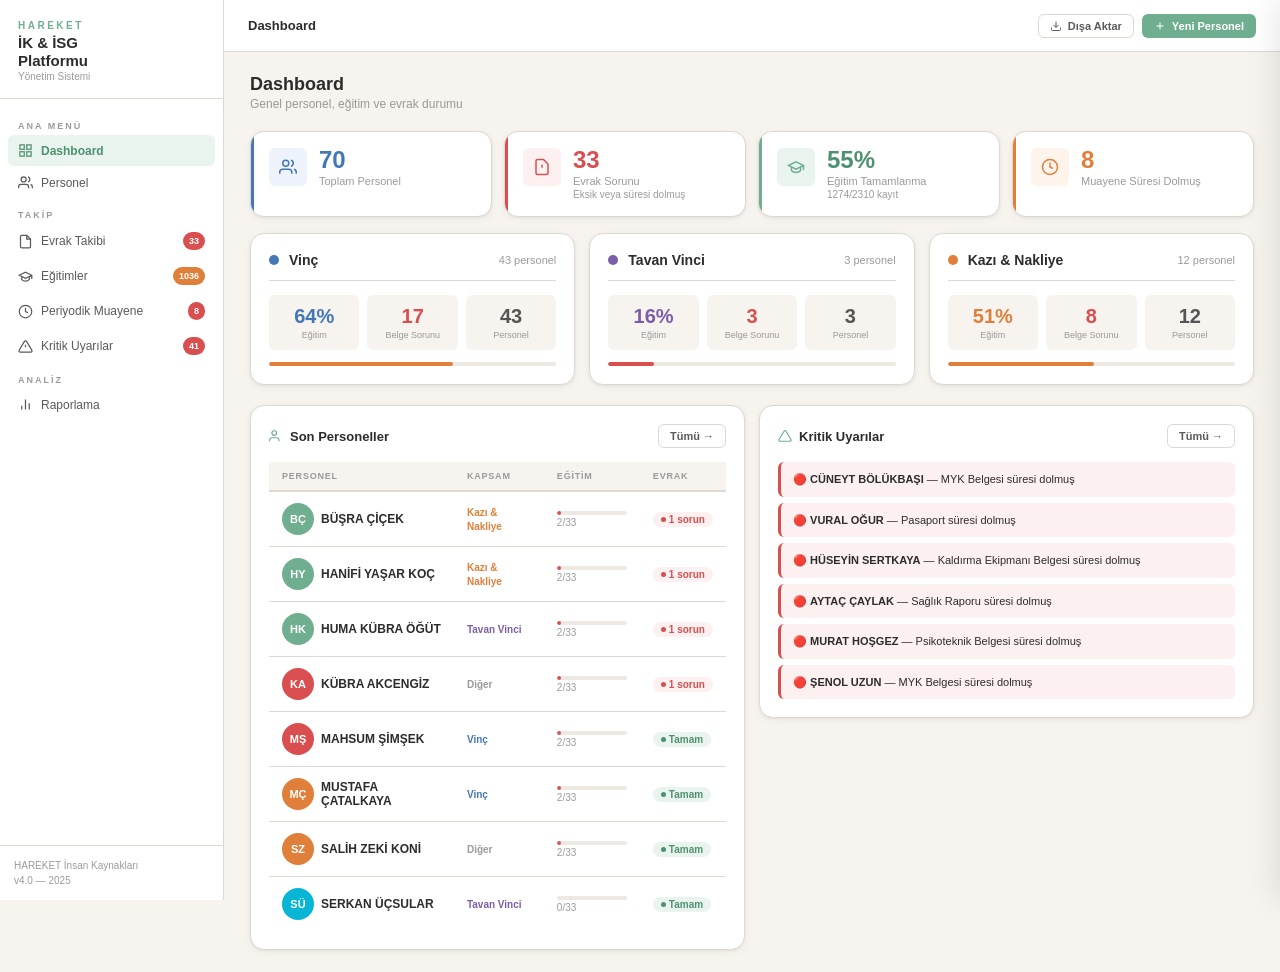
==== commit 9295bac4: "fix: index duzeltildi" ====
--- a/index.html
+++ b/index.html
@@ -1,4 +1,4 @@
-cat > /workspaces/erpquru/HAREKET_Platform_v4__1_.html << 'BITIS<!DOCTYPE html>
+<!DOCTYPE html>
 <html lang="tr">
 <head>
 <meta charset="UTF-8">
